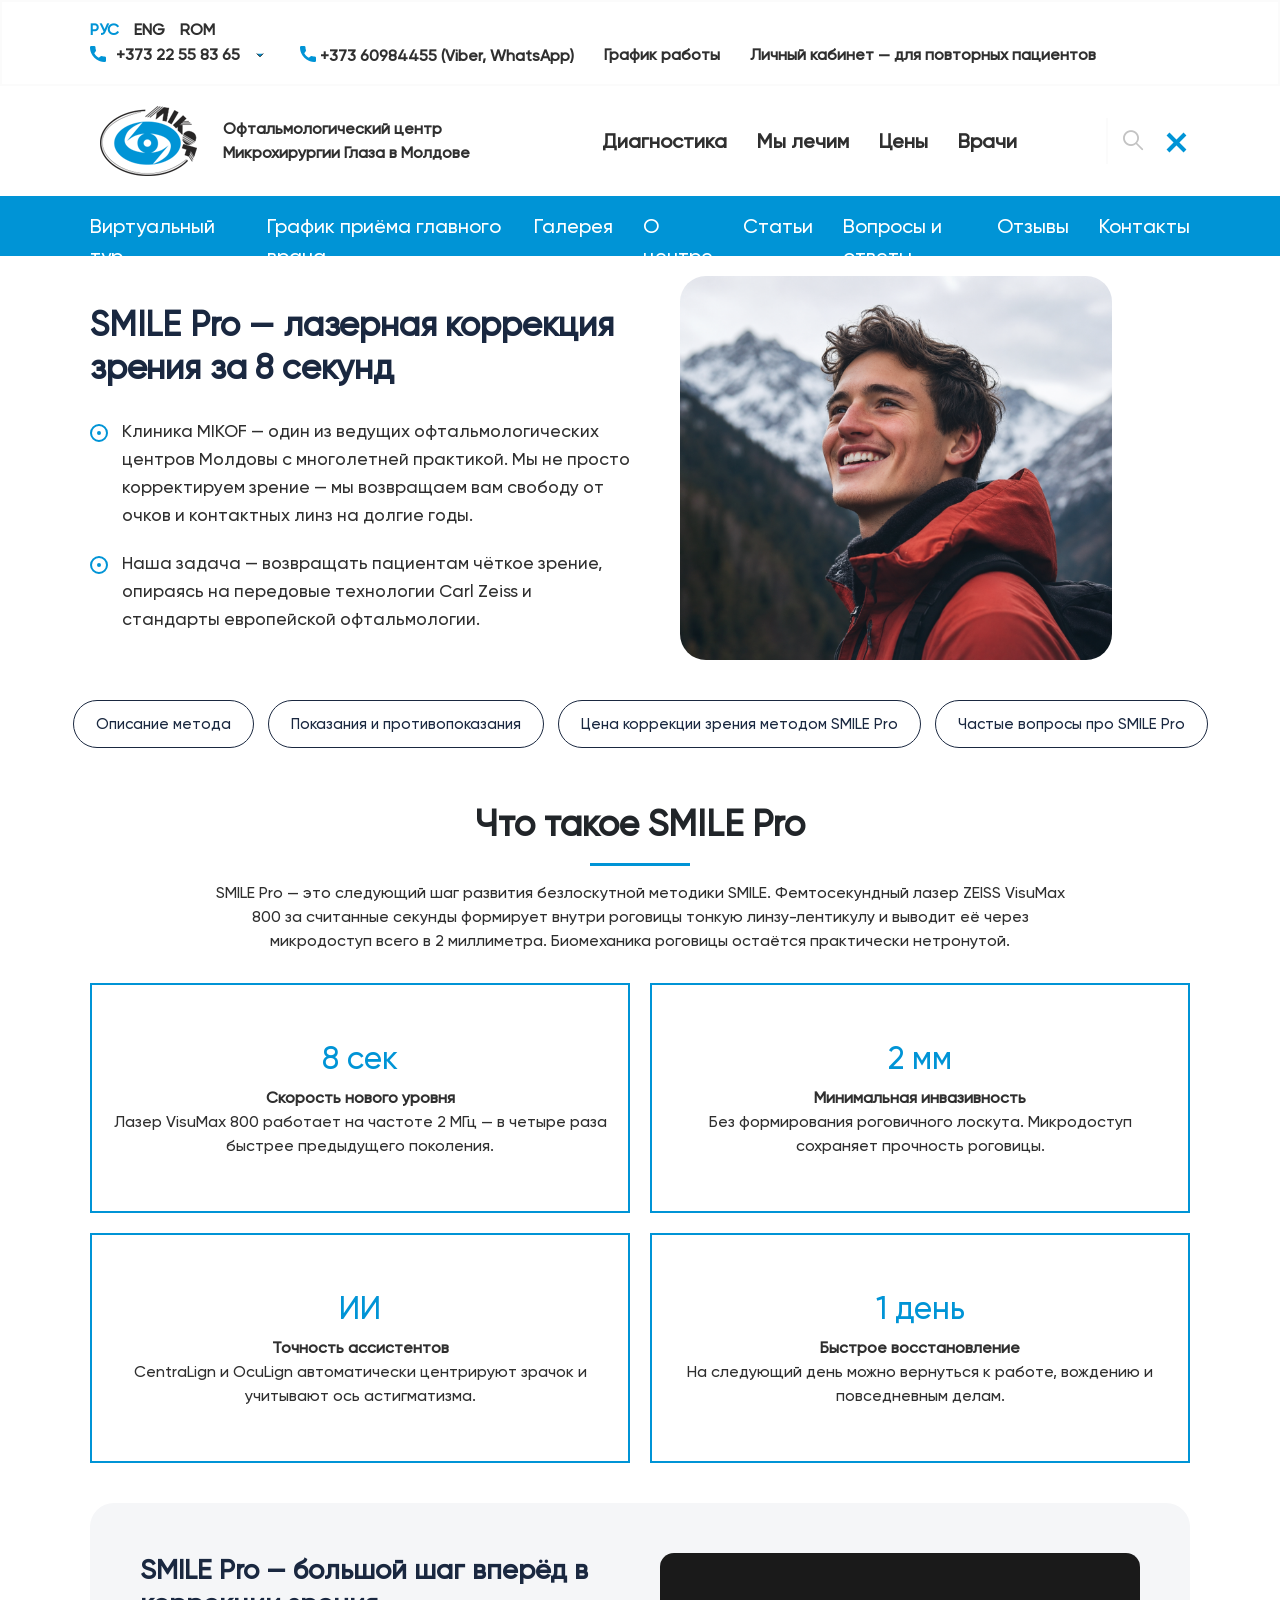
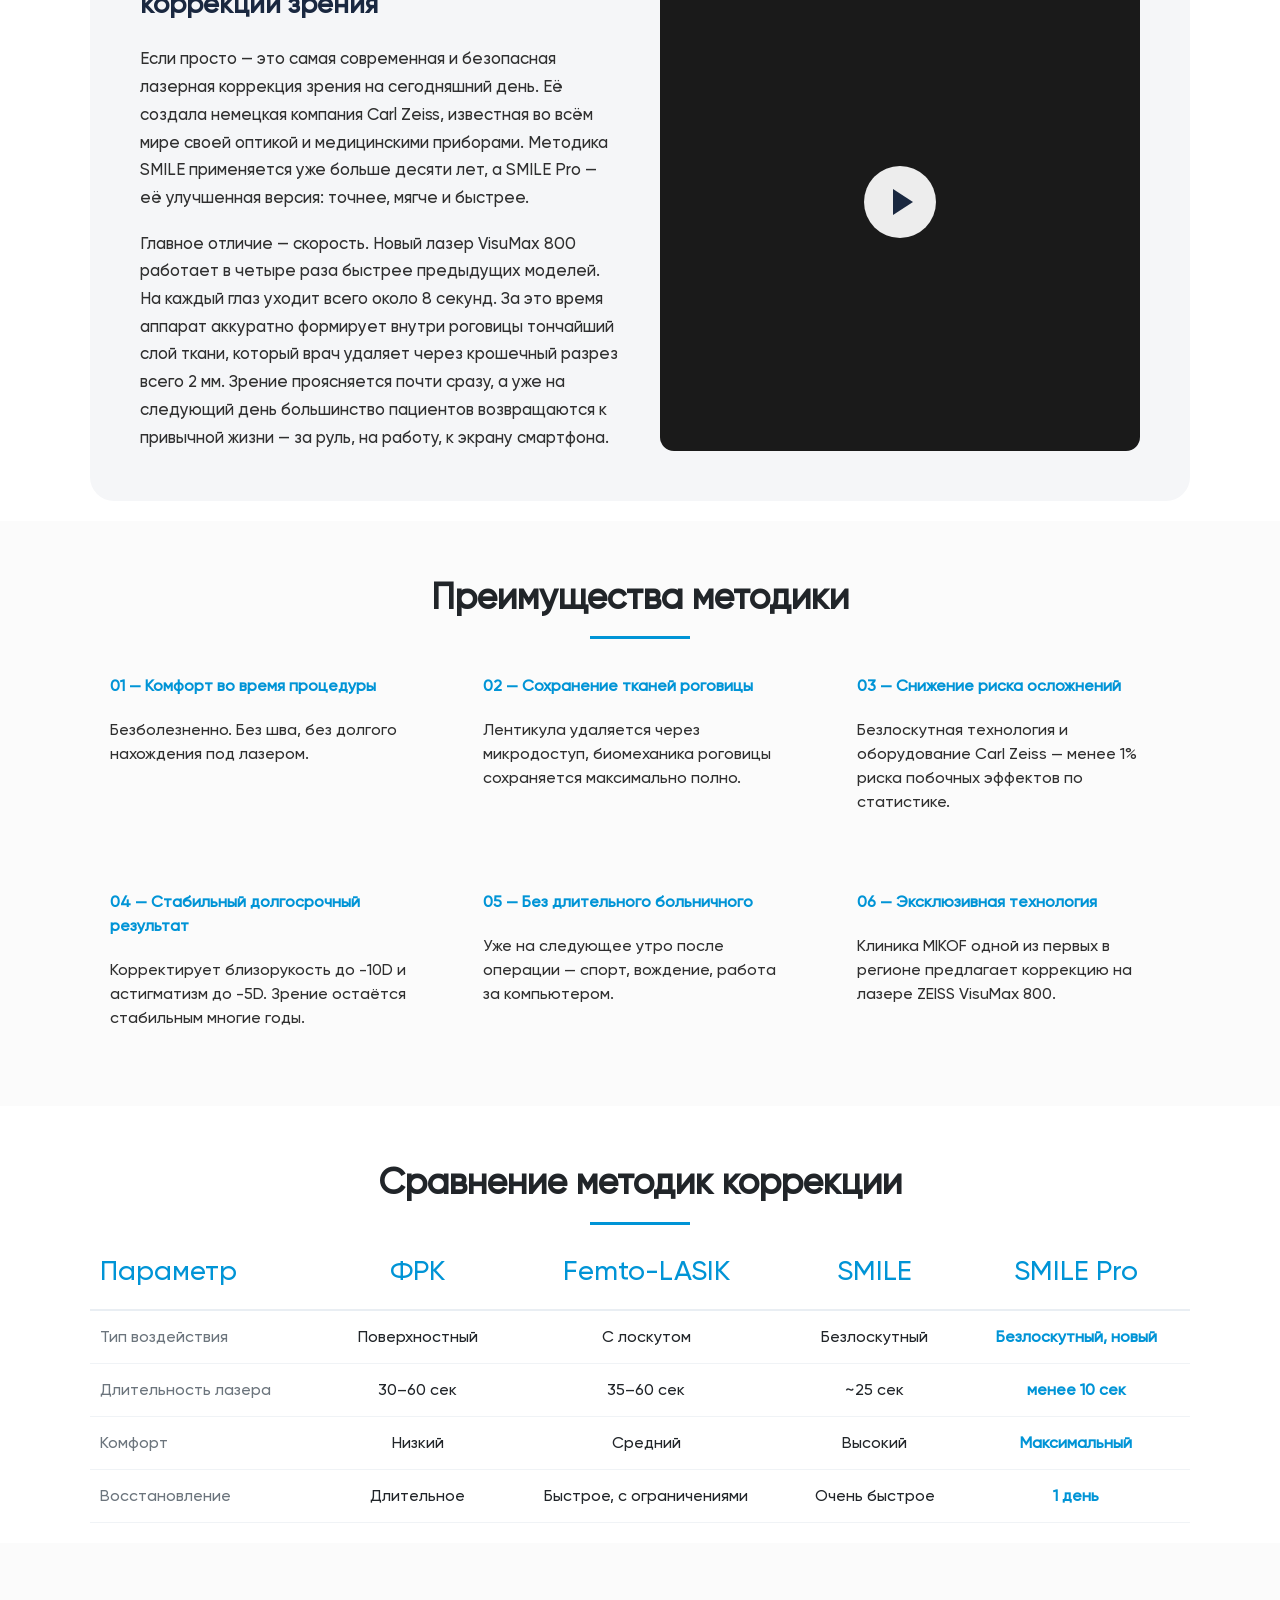
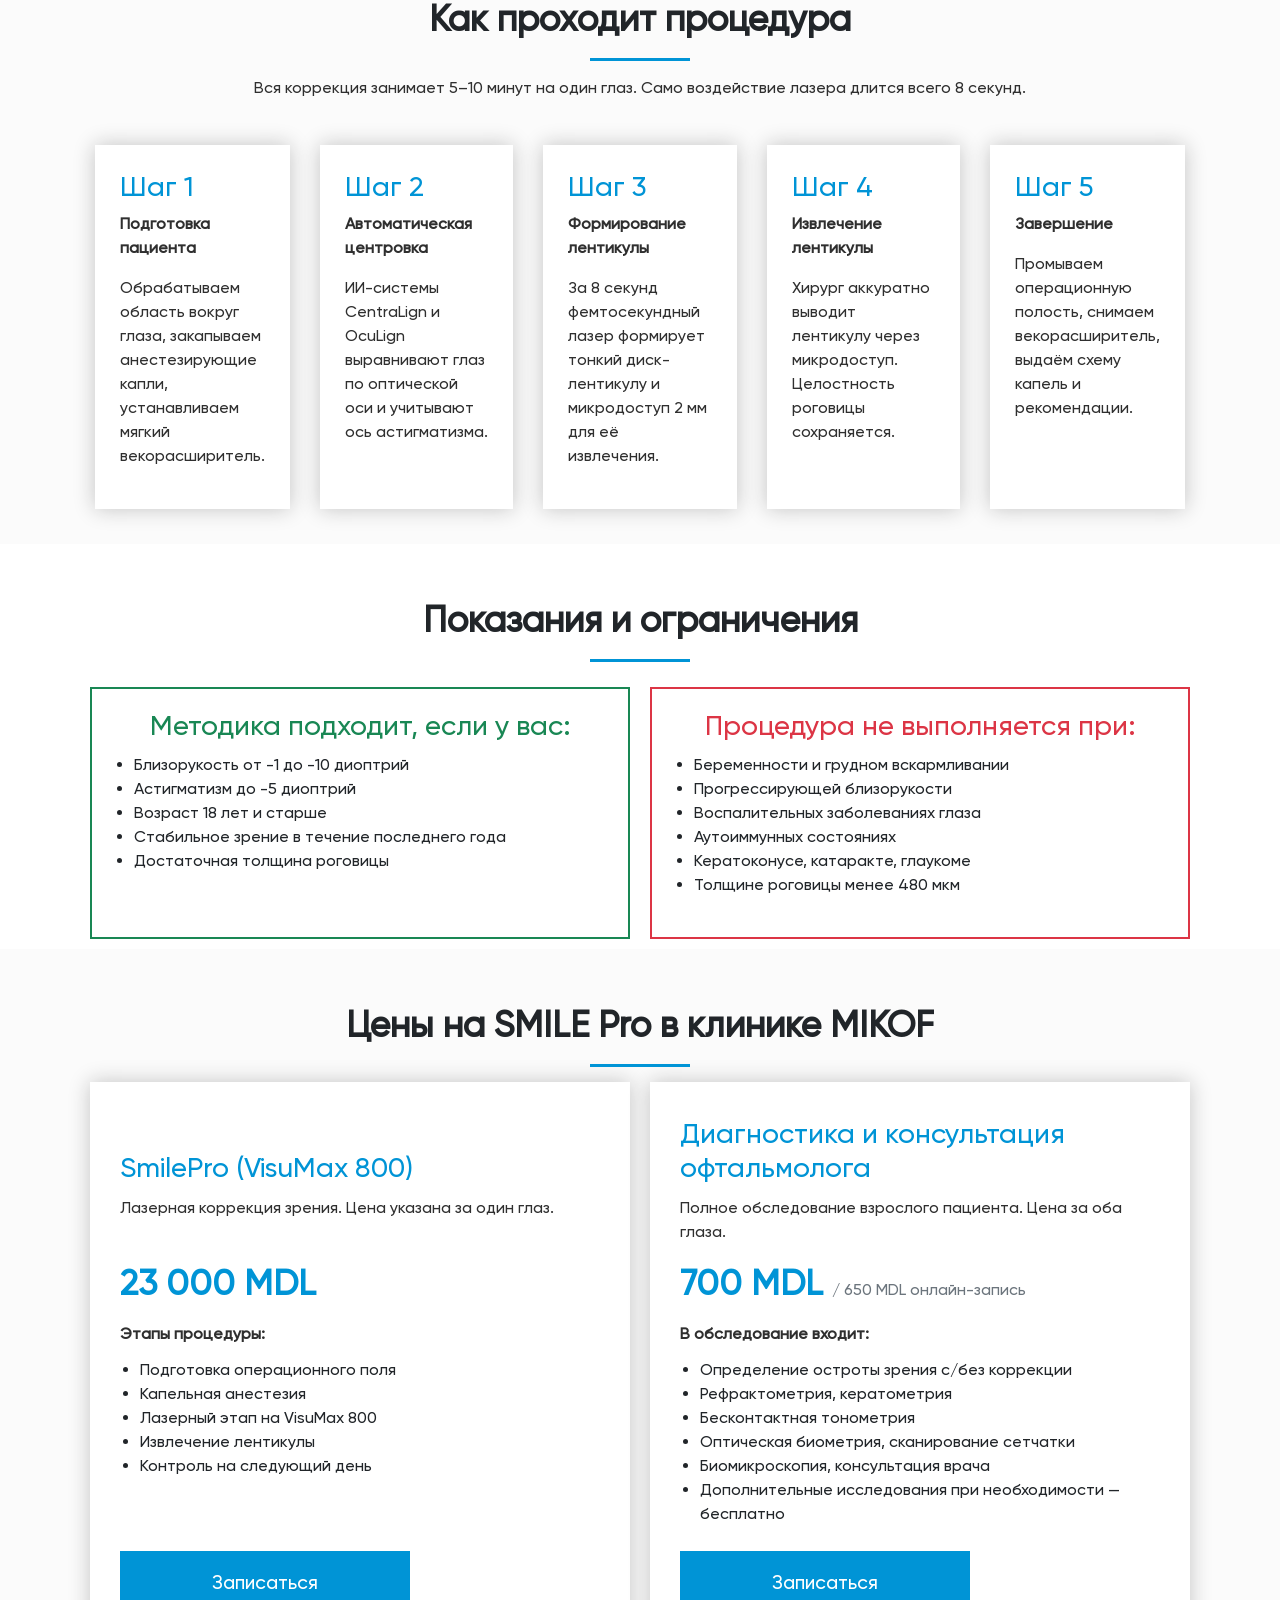
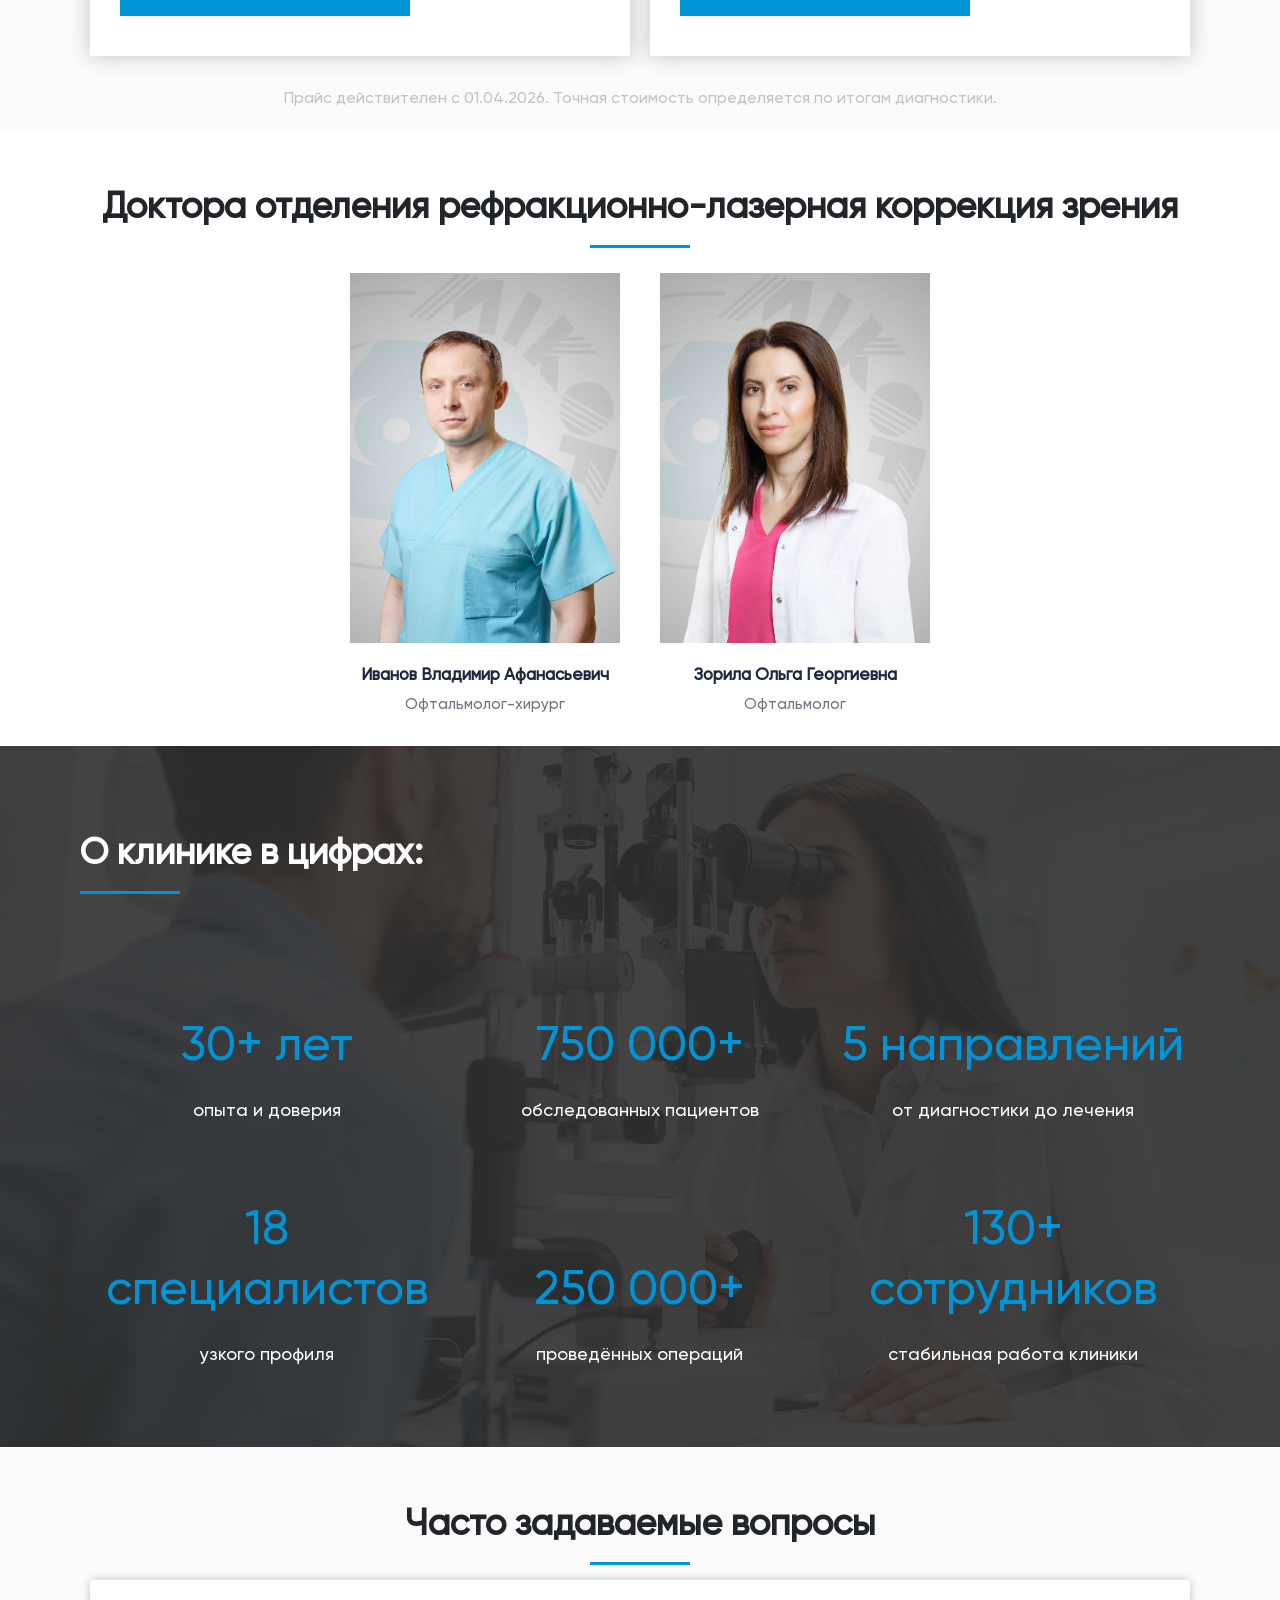
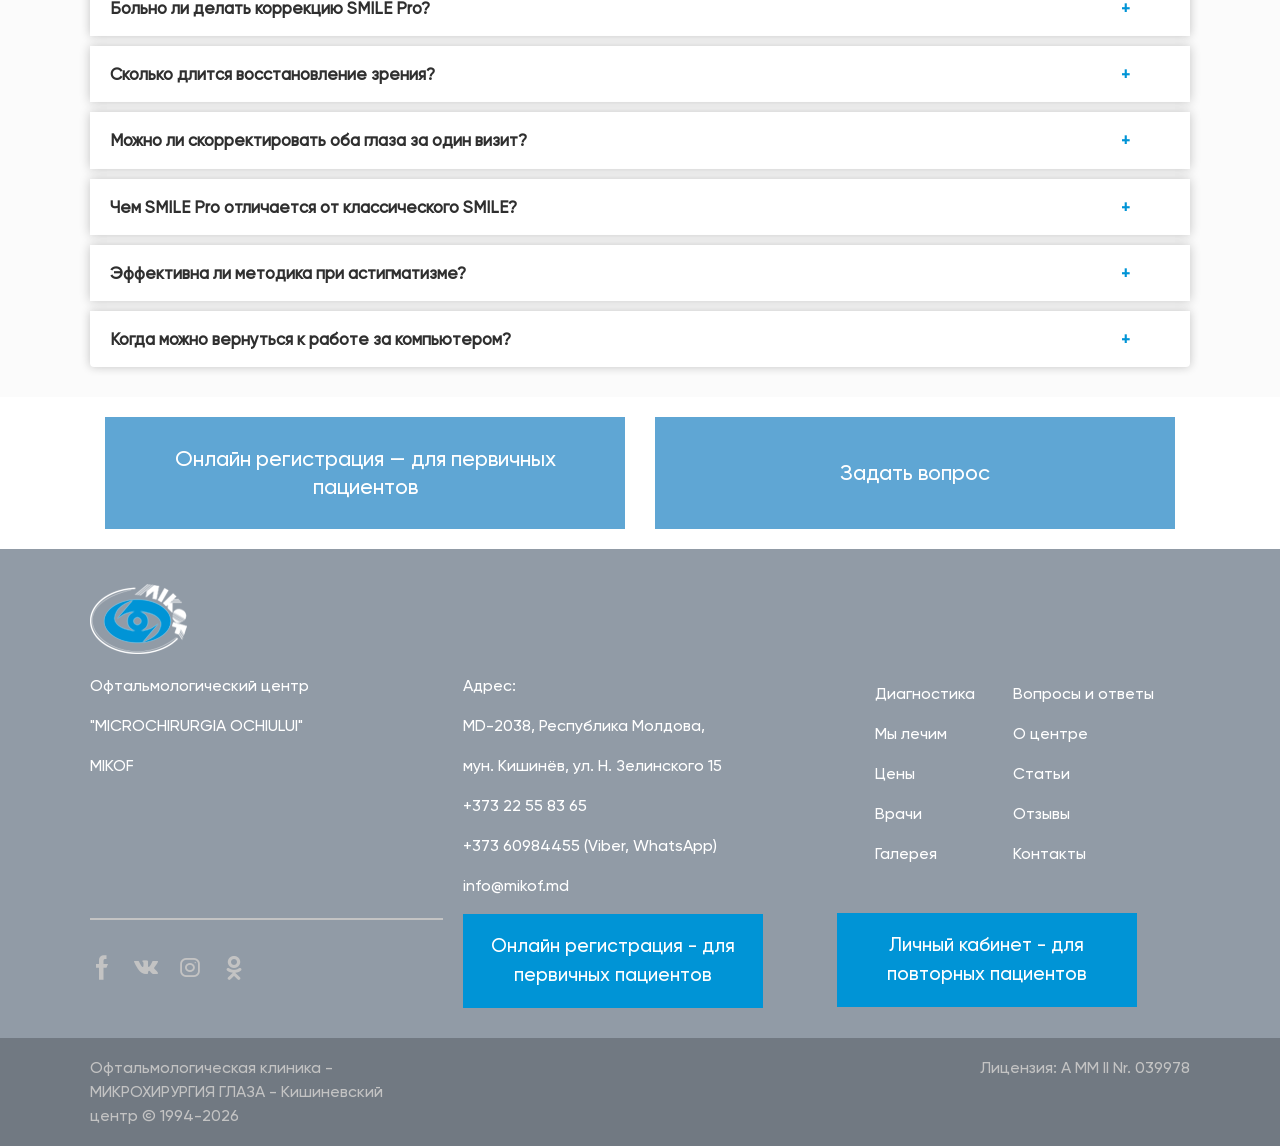
==== index.html @ 77ddf9fa "Initial commit" ====
<!DOCTYPE html>
<html lang="ru">
<head>
    <meta charset="UTF-8">
    <meta name="viewport" content="width=device-width, initial-scale=1.0">
    <title>SMILE Pro на VisuMax 800 — лазерная коррекция зрения | MIKOF</title>
    <meta name="description" content="Лазерная коррекция зрения по методике SMILE Pro на оборудовании ZEISS VisuMax 800 в клинике MIKOF.">
    <link rel="shortcut icon" as="image" href="assets/img/favicon.ico">

    <link rel="stylesheet" href="assets/css/app.css">
    <link rel="stylesheet" href="assets/css/new-app.css">
    <link rel="stylesheet" href="assets/css/responsive.css">
    <link rel="stylesheet" href="styles.css">
</head>
<body>

<header>
    <nav class="navbar-desktop">

        <div class="navbar-top">
            <div class="container">
                <div class="d-flex justify-content-between align-items-center flex-wrap">

                    <div class="lang">
                        <ul class="nav">
                            <li class="nav-item">
                                <a class="nav-link active" href="#">РУС</a>
                            </li>
                            <li class="nav-item">
                                <a class="nav-link" href="#">ENG</a>
                            </li>
                            <li class="nav-item">
                                <a class="nav-link" href="#">ROM</a>
                            </li>
                        </ul>
                    </div>

                    <div>
                        <ul class="navbar-nav flex-row align-items-center">
                            <li class="nav-item dropdown_info-contacts-link">
                                <a class="nav-link phone phone_desktop" href="tel:+37322558365">
                                    <span class="icon-phone-call"></span>
                                    +373 22 55 83 65
                                    <svg class="svg-icon svg-icon_arr-bott link-box__icon dropdown_icon" viewBox="0 0 24 24" fill="none" xmlns="http://www.w3.org/2000/svg" width="14" height="14"><path d="M7 10L12 15L17 10" stroke="#000000" stroke-width="1.5" stroke-linecap="round" stroke-linejoin="round"></path></svg>
                                </a>
                            </li>
                            <li class="nav-item">
                                <a class="nav-link phone" href="tel:+37360984455">
                                    <span class="icon-phone-call"></span>
                                    +373 60984455 (Viber, WhatsApp)
                                </a>
                            </li>
                            <li class="nav-item">
                                <a class="nav-link" href="https://mikof.md/ru/contact.shtml" target="_blank" rel="noopener">График работы</a>
                            </li>
                            <li class="nav-item">
                                <a class="nav-link" href="#" data-bs-toggle="modal" data-bs-target="#exampleModal">Личный кабинет — для повторных пациентов</a>
                            </li>
                        </ul>
                    </div>

                </div>
            </div>
        </div>

        <div class="navbar-center">
            <div class="container">
                <div class="d-flex justify-content-between align-items-center flex-wrap">
                    <div class="d-flex align-items-center">
                        <div class="logo">
                            <a class="navbar-brand" href="#"><img src="assets/img/logo.png" class="img-fluid" alt="MIKOF"></a>
                        </div>
                        <div class="heading">
                            <p>Офтальмологический центр</p>
                            <p>Микрохирургии Глаза в Молдове</p>
                        </div>
                    </div>
                    <div>
                        <ul id="nav" class="nav">
                            <li class="nav-item">
                                <a class="nav-link" href="#about">Диагностика</a>
                            </li>
                            <li class="nav-item">
                                <a class="nav-link" href="#advantages">Мы лечим</a>
                            </li>
                            <li class="nav-item">
                                <a class="nav-link" href="#price">Цены</a>
                            </li>
                            <li class="nav-item">
                                <a class="nav-link" href="#doctors">Врачи</a>
                            </li>
                        </ul>
                    </div>

                    <div class="collapse-btn-group d-flex">
                        <div id="search-field" class="search d-flex">
                            <form action="#" class="form-search" id="form-search" onsubmit="return false;">
                                <input id="search-input" type="text" name="phrase" class="search-field form-control" placeholder="Поиск...">
                                <button type="submit" id="submit-btn" class="submit-btn"><span class="icon-loupe"></span></button>
                            </form>
                            <button id="search-btn" class="search-btn">
                                <span class="icon-loupe"></span>
                            </button>
                        </div>
                        <div id="desk-collapse-btn" class="collapse-btn open">
                            <button class="navbar-toggler">
                                <span></span>
                                <span></span>
                                <span></span>
                            </button>
                        </div>
                    </div>
                </div>
            </div>
        </div>

        <div class="navbar-bootom open" id="navbarNavDesk">
            <div class="container">
                <div class="d-flex justify-content-between align-items-center position-relative">
                    <ul class="nav justify-content-end">
                        <li class="nav-item">
                            <a class="nav-link" href="https://mikof.md/virtualtour/index.html" target="_blank" rel="noopener">Виртуальный тур</a>
                        </li>
                        <li class="nav-item">
                            <a class="nav-link" href="#doctors">График приёма главного врача</a>
                        </li>
                    </ul>

                    <ul class="nav justify-content-end">
                        <li class="nav-item">
                            <a class="nav-link" href="https://mikof.md/ru/gallery.shtml" target="_blank" rel="noopener">Галерея</a>
                        </li>
                        <li class="nav-item">
                            <a class="nav-link" href="https://mikof.md/ru/clinic.shtml" target="_blank" rel="noopener">О центре</a>
                        </li>
                        <li class="nav-item">
                            <a class="nav-link" href="https://mikof.md/ru/articles.shtml" target="_blank" rel="noopener">Статьи</a>
                        </li>
                        <li class="nav-item">
                            <a class="nav-link" href="#faq">Вопросы и ответы</a>
                        </li>
                        <li class="nav-item">
                            <a class="nav-link" href="https://mikof.md/ru/reviews.shtml" target="_blank" rel="noopener">Отзывы</a>
                        </li>
                        <li class="nav-item">
                            <a class="nav-link" href="https://mikof.md/ru/contact.shtml" target="_blank" rel="noopener">Контакты</a>
                        </li>
                    </ul>
                </div>
            </div>
        </div>
    </nav>

    <nav class="navbar navbar-expand-md">
        <div class="d-flex justify-content-between align-items-center tabs">
            <div class="d-flex align-items-center">
                <div class="logo">
                    <a class="navbar-brand" href="#"><img src="assets/img/logo.png" class="img-fluid" alt="MIKOF"></a>
                </div>
                <div class="lang">
                    <ul class="nav">
                        <li class="nav-item">
                            <a class="nav-link active" href="#">РУС</a>
                        </li>
                        <li class="nav-item">
                            <a class="nav-link" href="#">ENG</a>
                        </li>
                        <li class="nav-item">
                            <a class="nav-link" href="#">ROM</a>
                        </li>
                    </ul>
                </div>
            </div>
            <div class="d-flex align-items-center">
                <div class="tab phone">
                    <a href="tel:+37322558365"><span class="icon-phone-call"></span></a>
                </div>
                <div class="tab">
                    <div id="mobile-search-btn" class="search-tab">
                        <span class="icon-loupe"></span>
                    </div>
                </div>
                <div id="collapse-btn" class="tab collapse-btn">
                    <button class="navbar-toggler" type="button" data-bs-toggle="collapse" data-bs-target="#navbarNav" aria-controls="navbarNav" aria-expanded="false" aria-label="Меню">
                        <span></span>
                        <span></span>
                        <span></span>
                    </button>
                </div>
            </div>
        </div>

        <div class="collapse navbar-collapse" id="navbarNav">
            <ul class="navbar-nav">
                <li class="nav-item"><a class="nav-link" href="#about">Диагностика</a></li>
                <li class="nav-item"><a class="nav-link" href="#advantages">Мы лечим</a></li>
                <li class="nav-item"><a class="nav-link" href="#price">Цены</a></li>
                <li class="nav-item"><a class="nav-link" href="#doctors">Врачи</a></li>
                <li class="nav-item"><a class="nav-link" href="https://mikof.md/ru/gallery.shtml" target="_blank" rel="noopener">Галерея</a></li>
                <li class="nav-item"><a class="nav-link" href="https://mikof.md/ru/clinic.shtml" target="_blank" rel="noopener">О центре</a></li>
                <li class="nav-item"><a class="nav-link" href="https://mikof.md/ru/articles.shtml" target="_blank" rel="noopener">Статьи</a></li>
                <li class="nav-item"><a class="nav-link" href="#faq">Вопросы и ответы</a></li>
                <li class="nav-item"><a class="nav-link" href="https://mikof.md/ru/reviews.shtml" target="_blank" rel="noopener">Отзывы</a></li>
                <li class="nav-item"><a class="nav-link" href="https://mikof.md/ru/contact.shtml" target="_blank" rel="noopener">Контакты</a></li>
            </ul>
        </div>
    </nav>
</header>

<main>

    <!-- INTRO -->
    <section class="intro-smile">
        <div class="container">
            <div class="row align-items-center">
                <div class="col-md-6">
                    <div class="intro-content">
                        <h1 class="intro-title">SMILE Pro — лазерная коррекция зрения за 8 секунд</h1>

                        <ul class="intro-list">
                            <li>Клиника MIKOF — один из ведущих офтальмологических центров Молдовы с многолетней практикой. Мы не просто корректируем зрение — мы возвращаем вам свободу от очков и контактных линз на долгие годы.</li>
                            <li>Наша задача — возвращать пациентам чёткое зрение, опираясь на передовые технологии Carl Zeiss и стандарты европейской офтальмологии.</li>
                        </ul>
                    </div>
                </div>
                <div class="col-md-6">
                    <div class="intro-photo">
                        <img src="assets/img/couple.png" alt="Пациент клиники MIKOF" class="intro-photo__img">
                    </div>
                </div>
            </div>
        </div>
    </section>

    <!-- QUICK NAV PILLS -->
    <section class="intro-nav">
        <div class="container">
            <div class="intro-nav__row">
                <a href="#about" class="intro-nav__pill">Описание метода</a>
                <a href="#indications" class="intro-nav__pill">Показания и противопоказания</a>
                <a href="#price" class="intro-nav__pill">Цена коррекции зрения методом SMILE Pro</a>
                <a href="#faq" class="intro-nav__pill">Частые вопросы про SMILE Pro</a>
            </div>
        </div>
    </section>

    <!-- ABOUT THE METHOD -->
    <section id="about">
        <div class="container">
            <div class="b-bottom heading-center">
                <h2>Что такое SMILE Pro</h2>
            </div>
            <p class="text-center" style="max-width: 860px; margin: 0 auto 30px;">SMILE Pro — это следующий шаг развития безлоскутной методики SMILE. Фемтосекундный лазер ZEISS VisuMax 800 за считанные секунды формирует внутри роговицы тонкую линзу-лентикулу и выводит её через микродоступ всего в 2 миллиметра. Биомеханика роговицы остаётся практически нетронутой.</p>

            <div class="row">
                <div class="col-md-3 col-sm-6">
                    <div class="border-block" style="margin: 10px auto; min-height: 230px;">
                        <h3 style="color:#0094d6; font-size: 2rem;">8 сек</h3>
                        <p><b>Скорость нового уровня</b></p>
                        <p>Лазер VisuMax 800 работает на частоте 2 МГц — в четыре раза быстрее предыдущего поколения.</p>
                    </div>
                </div>
                <div class="col-md-3 col-sm-6">
                    <div class="border-block" style="margin: 10px auto; min-height: 230px;">
                        <h3 style="color:#0094d6; font-size: 2rem;">2 мм</h3>
                        <p><b>Минимальная инвазивность</b></p>
                        <p>Без формирования роговичного лоскута. Микродоступ сохраняет прочность роговицы.</p>
                    </div>
                </div>
                <div class="col-md-3 col-sm-6">
                    <div class="border-block" style="margin: 10px auto; min-height: 230px;">
                        <h3 style="color:#0094d6; font-size: 2rem;">ИИ</h3>
                        <p><b>Точность ассистентов</b></p>
                        <p>CentraLign и OcuLign автоматически центрируют зрачок и учитывают ось астигматизма.</p>
                    </div>
                </div>
                <div class="col-md-3 col-sm-6">
                    <div class="border-block" style="margin: 10px auto; min-height: 230px;">
                        <h3 style="color:#0094d6; font-size: 2rem;">1 день</h3>
                        <p><b>Быстрое восстановление</b></p>
                        <p>На следующий день можно вернуться к работе, вождению и повседневным делам.</p>
                    </div>
                </div>
            </div>
        </div>
    </section>

    <!-- SMILE PRO — простыми словами + видео -->
    <section id="smile-pro-explained" class="smile-explain">
        <div class="container">
            <div class="smile-explain__card">
                <div class="smile-explain__row">
                    <div class="smile-explain__text">
                        <h3 class="smile-explain__title">SMILE Pro — большой шаг вперёд в коррекции зрения</h3>
                        <p>Если просто — это самая современная и безопасная лазерная коррекция зрения на сегодняшний день. Её создала немецкая компания Carl Zeiss, известная во всём мире своей оптикой и медицинскими приборами. Методика SMILE применяется уже больше десяти лет, а SMILE Pro — её улучшенная версия: точнее, мягче и быстрее.</p>
                        <p>Главное отличие — скорость. Новый лазер VisuMax 800 работает в четыре раза быстрее предыдущих моделей. На каждый глаз уходит всего около 8 секунд. За это время аппарат аккуратно формирует внутри роговицы тончайший слой ткани, который врач удаляет через крошечный разрез всего 2 мм. Зрение проясняется почти сразу, а уже на следующий день большинство пациентов возвращаются к привычной жизни — за руль, на работу, к экрану смартфона.</p>
                    </div>
                    <div class="smile-explain__media">
                        <div class="smile-explain__video" aria-label="Видео о работе SMILE Pro">
                            <span class="smile-explain__play" aria-hidden="true"></span>
                        </div>
                    </div>
                </div>
            </div>
        </div>
    </section>

    <!-- ADVANTAGES -->
    <section id="advantages" class="light-grey-bg">
        <div class="container">
            <div class="b-bottom heading-center">
                <h2>Преимущества методики</h2>
            </div>

            <div class="row">
                <div class="col-md-4">
                    <div class="block-item" style="padding: 20px;">
                        <div class="block-item__title" style="color:#0094d6;">01 — Комфорт во время процедуры</div>
                        <div class="block-item__body">
                            <p>Безболезненно. Без шва, без долгого нахождения под лазером.</p>
                        </div>
                    </div>
                </div>
                <div class="col-md-4">
                    <div class="block-item" style="padding: 20px;">
                        <div class="block-item__title" style="color:#0094d6;">02 — Сохранение тканей роговицы</div>
                        <div class="block-item__body">
                            <p>Лентикула удаляется через микродоступ, биомеханика роговицы сохраняется максимально полно.</p>
                        </div>
                    </div>
                </div>
                <div class="col-md-4">
                    <div class="block-item" style="padding: 20px;">
                        <div class="block-item__title" style="color:#0094d6;">03 — Снижение риска осложнений</div>
                        <div class="block-item__body">
                            <p>Безлоскутная технология и оборудование Carl Zeiss — менее 1% риска побочных эффектов по статистике.</p>
                        </div>
                    </div>
                </div>
                <div class="col-md-4">
                    <div class="block-item" style="padding: 20px;">
                        <div class="block-item__title" style="color:#0094d6;">04 — Стабильный долгосрочный результат</div>
                        <div class="block-item__body">
                            <p>Корректирует близорукость до -10D и астигматизм до -5D. Зрение остаётся стабильным многие годы.</p>
                        </div>
                    </div>
                </div>
                <div class="col-md-4">
                    <div class="block-item" style="padding: 20px;">
                        <div class="block-item__title" style="color:#0094d6;">05 — Без длительного больничного</div>
                        <div class="block-item__body">
                            <p>Уже на следующее утро после операции — спорт, вождение, работа за компьютером.</p>
                        </div>
                    </div>
                </div>
                <div class="col-md-4">
                    <div class="block-item" style="padding: 20px;">
                        <div class="block-item__title" style="color:#0094d6;">06 — Эксклюзивная технология</div>
                        <div class="block-item__body">
                            <p>Клиника MIKOF одной из первых в регионе предлагает коррекцию на лазере ZEISS VisuMax 800.</p>
                        </div>
                    </div>
                </div>
            </div>
        </div>
    </section>

    <!-- COMPARISON TABLE -->
    <section id="compare">
        <div class="container">
            <div class="b-bottom heading-center">
                <h2>Сравнение методик коррекции</h2>
            </div>

            <div class="compare-table" style="max-width: 1100px; margin: 0 auto;">
                <table>
                    <thead>
                        <tr>
                            <th><h3>Параметр</h3></th>
                            <th><h3>ФРК</h3></th>
                            <th><h3>Femto-LASIK</h3></th>
                            <th><h3>SMILE</h3></th>
                            <th><h3>SMILE Pro</h3></th>
                        </tr>
                    </thead>
                    <tbody>
                        <tr>
                            <td data-label="Параметр">Тип воздействия</td>
                            <td data-label="ФРК">Поверхностный</td>
                            <td data-label="Femto-LASIK">С лоскутом</td>
                            <td data-label="SMILE">Безлоскутный</td>
                            <td data-label="SMILE Pro" class="cell-pro"><b>Безлоскутный, новый</b></td>
                        </tr>
                        <tr>
                            <td data-label="Параметр">Длительность лазера</td>
                            <td data-label="ФРК">30–60 сек</td>
                            <td data-label="Femto-LASIK">35–60 сек</td>
                            <td data-label="SMILE">~25 сек</td>
                            <td data-label="SMILE Pro" class="cell-pro"><b>менее 10 сек</b></td>
                        </tr>
                        <tr>
                            <td data-label="Параметр">Комфорт</td>
                            <td data-label="ФРК">Низкий</td>
                            <td data-label="Femto-LASIK">Средний</td>
                            <td data-label="SMILE">Высокий</td>
                            <td data-label="SMILE Pro" class="cell-pro"><b>Максимальный</b></td>
                        </tr>
                        <tr>
                            <td data-label="Параметр">Восстановление</td>
                            <td data-label="ФРК">Длительное</td>
                            <td data-label="Femto-LASIK">Быстрое, с ограничениями</td>
                            <td data-label="SMILE">Очень быстрое</td>
                            <td data-label="SMILE Pro" class="cell-pro"><b>1 день</b></td>
                        </tr>
                    </tbody>
                </table>
            </div>
        </div>
    </section>

    <!-- PROCEDURE STEPS -->
    <section id="procedure" class="light-grey-bg">
        <div class="container">
            <div class="b-bottom heading-center">
                <h2>Как проходит процедура</h2>
            </div>
            <p class="text-center" style="max-width: 800px; margin: 0 auto 30px;">Вся коррекция занимает 5–10 минут на один глаз. Само воздействие лазера длится всего 8 секунд.</p>

            <div class="row">
                <div class="col-md-4 col-lg" style="padding: 15px;">
                    <div class="box-shadow" style="padding: 25px; background: #fff; height: 100%;">
                        <h3 style="color:#0094d6;">Шаг 1</h3>
                        <p><b>Подготовка пациента</b></p>
                        <p>Обрабатываем область вокруг глаза, закапываем анестезирующие капли, устанавливаем мягкий векорасширитель.</p>
                    </div>
                </div>
                <div class="col-md-4 col-lg" style="padding: 15px;">
                    <div class="box-shadow" style="padding: 25px; background: #fff; height: 100%;">
                        <h3 style="color:#0094d6;">Шаг 2</h3>
                        <p><b>Автоматическая центровка</b></p>
                        <p>ИИ-системы CentraLign и OcuLign выравнивают глаз по оптической оси и учитывают ось астигматизма.</p>
                    </div>
                </div>
                <div class="col-md-4 col-lg" style="padding: 15px;">
                    <div class="box-shadow" style="padding: 25px; background: #fff; height: 100%;">
                        <h3 style="color:#0094d6;">Шаг 3</h3>
                        <p><b>Формирование лентикулы</b></p>
                        <p>За 8 секунд фемтосекундный лазер формирует тонкий диск-лентикулу и микродоступ 2 мм для её извлечения.</p>
                    </div>
                </div>
                <div class="col-md-4 col-lg" style="padding: 15px;">
                    <div class="box-shadow" style="padding: 25px; background: #fff; height: 100%;">
                        <h3 style="color:#0094d6;">Шаг 4</h3>
                        <p><b>Извлечение лентикулы</b></p>
                        <p>Хирург аккуратно выводит лентикулу через микродоступ. Целостность роговицы сохраняется.</p>
                    </div>
                </div>
                <div class="col-md-4 col-lg" style="padding: 15px;">
                    <div class="box-shadow" style="padding: 25px; background: #fff; height: 100%;">
                        <h3 style="color:#0094d6;">Шаг 5</h3>
                        <p><b>Завершение</b></p>
                        <p>Промываем операционную полость, снимаем векорасширитель, выдаём схему капель и рекомендации.</p>
                    </div>
                </div>
            </div>
        </div>
    </section>

    <!-- INDICATIONS -->
    <section id="indications">
        <div class="container">
            <div class="b-bottom heading-center">
                <h2>Показания и ограничения</h2>
            </div>

            <div class="row indications-row">
                <div class="col-md-6">
                    <div class="border-block" style="border-color:#198754; max-width: none; margin: 10px 0; height: 100%;">
                        <h3 style="color:#198754;">Методика подходит, если у вас:</h3>
                        <ul>
                            <li>Близорукость от -1 до -10 диоптрий</li>
                            <li>Астигматизм до -5 диоптрий</li>
                            <li>Возраст 18 лет и старше</li>
                            <li>Стабильное зрение в течение последнего года</li>
                            <li>Достаточная толщина роговицы</li>
                        </ul>
                    </div>
                </div>
                <div class="col-md-6">
                    <div class="border-block" style="border-color:#dc3545; max-width: none; margin: 10px 0; height: 100%;">
                        <h3 style="color:#dc3545;">Процедура не выполняется при:</h3>
                        <ul>
                            <li>Беременности и грудном вскармливании</li>
                            <li>Прогрессирующей близорукости</li>
                            <li>Воспалительных заболеваниях глаза</li>
                            <li>Аутоиммунных состояниях</li>
                            <li>Кератоконусе, катаракте, глаукоме</li>
                            <li>Толщине роговицы менее 480 мкм</li>
                        </ul>
                    </div>
                </div>
            </div>
        </div>
    </section>

    <!-- PRICE -->
    <section id="price" class="light-grey-bg">
        <div class="container">
            <div class="b-bottom heading-center">
                <h2>Цены на SMILE Pro в клинике MIKOF</h2>
            </div>

            <div class="row">
                <div class="col-md-6">
                    <div class="box-shadow" style="background:#fff; padding: 35px 30px; margin: 15px 0; height: 100%;">
                        <h3 style="color:#0094d6;">SmilePro (VisuMax 800)</h3>
                        <p>Лазерная коррекция зрения. Цена указана за один глаз.</p>
                        <p style="font-size: 2.2rem; color:#0094d6;"><b>23 000 MDL</b></p>
                        <p><b>Этапы процедуры:</b></p>
                        <ul>
                            <li>Подготовка операционного поля</li>
                            <li>Капельная анестезия</li>
                            <li>Лазерный этап на VisuMax 800</li>
                            <li>Извлечение лентикулы</li>
                            <li>Контроль на следующий день</li>
                        </ul>
                        <div class="button">
                            <a href="#booking" class="btn btn-primary">Записаться</a>
                        </div>
                    </div>
                </div>
                <div class="col-md-6">
                    <div class="box-shadow" style="background:#fff; padding: 35px 30px; margin: 15px 0; height: 100%;">
                        <h3 style="color:#0094d6;">Диагностика и консультация офтальмолога</h3>
                        <p>Полное обследование взрослого пациента. Цена за оба глаза.</p>
                        <p style="font-size: 2.2rem; color:#0094d6;"><b>700 MDL</b> <span style="font-size: 1rem; color:#6c757d;">/ 650 MDL онлайн-запись</span></p>
                        <p><b>В обследование входит:</b></p>
                        <ul>
                            <li>Определение остроты зрения с/без коррекции</li>
                            <li>Рефрактометрия, кератометрия</li>
                            <li>Бесконтактная тонометрия</li>
                            <li>Оптическая биометрия, сканирование сетчатки</li>
                            <li>Биомикроскопия, консультация врача</li>
                            <li>Дополнительные исследования при необходимости — бесплатно</li>
                        </ul>
                        <div class="button">
                            <a href="#booking" class="btn btn-primary">Записаться</a>
                        </div>
                    </div>
                </div>
            </div>
            <p class="text-center text-light-grey price-note">Прайс действителен с 01.04.2026. Точная стоимость определяется по итогам диагностики.</p>
        </div>
    </section>

    <!-- DOCTORS -->
    <section id="doctors" class="our-team">
        <div class="container">
            <div class="b-bottom text-center heading-center">
                <h2>Доктора отделения рефракционно-лазерная коррекция зрения</h2>
            </div>

            <div class="row justify-content-center">
                <div class="col-md-4 col-sm-6 our-team-item">
                    <div class="our-team-img">
                        <img src="assets/img/doctors/ivanov.jpg" alt="Иванов Владимир Афанасьевич">
                    </div>
                    <div class="our-team-body">
                        <h5 class="our-team-title"><a href="#booking">Иванов Владимир Афанасьевич</a></h5>
                        <p class="our-team-text">Офтальмолог-хирург</p>
                    </div>
                </div>
                <div class="col-md-4 col-sm-6 our-team-item">
                    <div class="our-team-img">
                        <img src="assets/img/doctors/zorila.jpg" alt="Зорила Ольга Георгиевна">
                    </div>
                    <div class="our-team-body">
                        <h5 class="our-team-title"><a href="#booking">Зорила Ольга Георгиевна</a></h5>
                        <p class="our-team-text">Офтальмолог</p>
                    </div>
                </div>
            </div>
        </div>
    </section>

    <!-- CLINIC IN NUMBERS — взято из mikof.md (.about-us / .about-us-item) -->
    <section id="stats" class="about-us">
        <div class="container">
            <div class="row">
                <div class="b-bottom">
                    <h2>О клинике в цифрах:</h2>
                </div>

                <div class="col-6 col-md-4 about-us-item">
                    <h2>30+ лет</h2>
                    <p>опыта и доверия</p>
                </div>
                <div class="col-6 col-md-4 about-us-item">
                    <h2>750 000+</h2>
                    <p>обследованных пациентов</p>
                </div>
                <div class="col-6 col-md-4 about-us-item">
                    <h2>5 направлений</h2>
                    <p>от диагностики до лечения</p>
                </div>
                <div class="col-6 col-md-4 about-us-item">
                    <h2>18 специалистов</h2>
                    <p>узкого профиля</p>
                </div>
                <div class="col-6 col-md-4 about-us-item">
                    <h2>250 000+</h2>
                    <p>проведённых операций</p>
                </div>
                <div class="col-6 col-md-4 about-us-item">
                    <h2>130+ сотрудников</h2>
                    <p>стабильная работа клиники</p>
                </div>
            </div>
        </div>
    </section>

    <!-- FAQ -->
    <section id="faq" class="questions">
        <div class="container">
            <div class="b-bottom heading-center">
                <h2>Часто задаваемые вопросы</h2>
            </div>

            <div class="accordion" id="faqAccordion">
                <div class="accordion-item">
                    <h2 class="accordion-header">
                        <button class="accordion-button collapsed" type="button" data-bs-toggle="collapse" data-bs-target="#faq1">
                            <div>Больно ли делать коррекцию SMILE Pro? <span>+</span></div>
                        </button>
                    </h2>
                    <div id="faq1" class="accordion-collapse collapse" data-bs-parent="#faqAccordion">
                        <div class="accordion-body">
                            <p>Процедура практически безболезненна благодаря капельной анестезии. Большинство пациентов чувствуют только лёгкое давление в течение 8 секунд воздействия лазера.</p>
                        </div>
                    </div>
                </div>

                <div class="accordion-item">
                    <h2 class="accordion-header">
                        <button class="accordion-button collapsed" type="button" data-bs-toggle="collapse" data-bs-target="#faq2">
                            <div>Сколько длится восстановление зрения? <span>+</span></div>
                        </button>
                    </h2>
                    <div id="faq2" class="accordion-collapse collapse" data-bs-parent="#faqAccordion">
                        <div class="accordion-body">
                            <p>Чёткость возвращается уже в первые часы после операции. Полная стабилизация наступает на следующий день — вы возвращаетесь к работе, вождению и бытовым делам.</p>
                        </div>
                    </div>
                </div>

                <div class="accordion-item">
                    <h2 class="accordion-header">
                        <button class="accordion-button collapsed" type="button" data-bs-toggle="collapse" data-bs-target="#faq3">
                            <div>Можно ли скорректировать оба глаза за один визит? <span>+</span></div>
                        </button>
                    </h2>
                    <div id="faq3" class="accordion-collapse collapse" data-bs-parent="#faqAccordion">
                        <div class="accordion-body">
                            <p>Да. SMILE Pro позволяет проводить коррекцию обоих глаз в один день — это удобно и сокращает общий период реабилитации.</p>
                        </div>
                    </div>
                </div>

                <div class="accordion-item">
                    <h2 class="accordion-header">
                        <button class="accordion-button collapsed" type="button" data-bs-toggle="collapse" data-bs-target="#faq4">
                            <div>Чем SMILE Pro отличается от классического SMILE? <span>+</span></div>
                        </button>
                    </h2>
                    <div id="faq4" class="accordion-collapse collapse" data-bs-parent="#faqAccordion">
                        <div class="accordion-body">
                            <p>SMILE Pro выполняется на новом лазере VisuMax 800 с частотой 2 МГц — это в четыре раза быстрее предыдущего поколения и обеспечивает более точное центрирование за счёт ИИ-ассистентов.</p>
                        </div>
                    </div>
                </div>

                <div class="accordion-item">
                    <h2 class="accordion-header">
                        <button class="accordion-button collapsed" type="button" data-bs-toggle="collapse" data-bs-target="#faq5">
                            <div>Эффективна ли методика при астигматизме? <span>+</span></div>
                        </button>
                    </h2>
                    <div id="faq5" class="accordion-collapse collapse" data-bs-parent="#faqAccordion">
                        <div class="accordion-body">
                            <p>Да, SMILE Pro корректирует астигматизм до -5 диоптрий. Система OcuLign автоматически учитывает торсионное смещение оси.</p>
                        </div>
                    </div>
                </div>

                <div class="accordion-item">
                    <h2 class="accordion-header">
                        <button class="accordion-button collapsed" type="button" data-bs-toggle="collapse" data-bs-target="#faq6">
                            <div>Когда можно вернуться к работе за компьютером? <span>+</span></div>
                        </button>
                    </h2>
                    <div id="faq6" class="accordion-collapse collapse" data-bs-parent="#faqAccordion">
                        <div class="accordion-body">
                            <p>Уже на следующий день. Рекомендуем делать паузы каждый час и соблюдать гигиену зрения первые недели.</p>
                        </div>
                    </div>
                </div>
            </div>
        </div>
    </section>

    <!-- BOOKING CTA — две большие mikof-кнопки одинакового размера -->
    <section id="booking" class="booking-cta">
        <div class="container">
            <div class="booking-cta__row">
                <a class="booking-cta__btn" href="https://mikof.md/online-register" target="_blank">Онлайн регистрация — для первичных пациентов</a>
                <a class="booking-cta__btn" href="https://mikof.md/contact.shtml" target="_blank">Задать вопрос</a>
            </div>
        </div>
    </section>

</main>

<footer>
    <div class="container">
        <div class="row">
            <div class="col-12">
                <div class="logo">
                    <div class="logo-img">
                        <a href="https://mikof.md"><img src="assets/img/logo-white.png" alt="MIKOF"></a>
                    </div>
                    <div class="hide-on-desktop">
                        <p>Офтальмологический центр</p>
                        <p>"MICROCHIRURGIA OCHIULUI"</p>
                        <p>MIKOF</p>
                    </div>
                </div>
            </div>
            <div class="col-md-4">
                <div class="hide-on-mobile">
                    <p>Офтальмологический центр</p>
                    <p>"MICROCHIRURGIA OCHIULUI"</p>
                    <p>MIKOF</p>

                    <a href="tel:+37322558365" style="text-decoration: none !important; visibility: hidden"><p>+373 22 55 83 65</p></a>
                    <a href="https://wa.me/37360984455" style="text-decoration: none !important; visibility: hidden"><p>+373 60984455 (Viber, WhatsApp)</p></a>
                    <p><a href="mailto:info@mikof.md" style="text-decoration: none; visibility: hidden">info@mikof.md</a></p>
                </div>
                <div class="social-media d-flex justify-content-md-start">
                    <div class="social-icon">
                        <a href="https://www.facebook.com/pages/%D0%9E%D1%84%D1%82%D0%B0%D0%BB%D1%8C%D0%BC%D0%BE%D0%BB%D0%BE%D0%B3%D0%B8%D1%87%D0%B5%D1%81%D0%BA%D0%B8%D0%B9-%D1%86%D0%B5%D0%BD%D1%82%D1%80-%D0%9C%D0%B8%D0%BA%D1%80%D0%BE%D1%85%D0%B8%D1%80%D1%83%D1%80%D0%B3%D0%B8%D1%8F-%D0%B3%D0%BB%D0%B0%D0%B7%D0%B0/433546713401414" target="_blank">
                            <span class="icon-Facebook"></span>
                        </a>
                    </div>
                    <div class="social-icon">
                        <a href="https://vk.com/microchirurgiaochiuluichisinau" target="_blank">
                            <span class="icon-VK"></span>
                        </a>
                    </div>
                    <div class="social-icon">
                        <a href="https://www.instagram.com/microchirurgia_ochiului/" target="_blank">
                            <span class="icon-INST"></span>
                        </a>
                    </div>
                    <div class="social-icon">
                        <a href="http://ok.ru/oftalmologie" target="_blank">
                            <span class="icon-odnoklassniki"></span>
                        </a>
                    </div>
                </div>
            </div>
            <div class="col-md-4">
                <p>Адрес:</p>
                <p>MD-2038, Республика Молдова,</p>
                <p>мун. Кишинёв, ул. Н. Зелинского 15</p>
                <div class="hide-on">
                    <p><a href="tel:+37322558365" style="text-decoration: none">+373 22 55 83 65</a></p>
                    <p><a href="https://wa.me/37360984455" style="text-decoration: none">+373 60984455 (Viber, WhatsApp)</a></p>
                    <p><a href="mailto:info@mikof.md" style="text-decoration: none">info@mikof.md</a></p>
                </div>
                <div class="button">
                    <button class="btn btn-primary" style="" onclick="window.open('https://mikof.md/online-register', '_blank')">Онлайн регистрация - для первичных пациентов</button>
                    <a class="btn btn-primary hide-on-desktop" href="#" data-bs-toggle="modal" data-bs-target="#exampleModal" style="margin-top: 0;">Личный кабинет - для повторных пациентов</a>
                </div>
            </div>
            <div class="col-md-4">
                <div class="d-flex">
                    <div class="col-6 d-flex justify-content-center">
                        <ul class="navbar-nav">
                            <li class="nav-item"><a class="nav-link" href="#about">Диагностика</a></li>
                            <li class="nav-item"><a class="nav-link" href="#advantages">Мы лечим</a></li>
                            <li class="nav-item"><a class="nav-link" href="#price">Цены</a></li>
                            <li class="nav-item"><a class="nav-link" href="#doctors">Врачи</a></li>
                            <li class="nav-item"><a class="nav-link" href="https://mikof.md/ru/gallery.shtml" target="_blank" rel="noopener">Галерея</a></li>
                        </ul>
                    </div>
                    <div class="col-6">
                        <ul class="navbar-nav">
                            <li class="nav-item"><a class="nav-link" href="#faq">Вопросы и ответы</a></li>
                            <li class="nav-item"><a class="nav-link" href="https://mikof.md/ru/clinic.shtml" target="_blank" rel="noopener">О центре</a></li>
                            <li class="nav-item"><a class="nav-link" href="https://mikof.md/ru/articles.shtml" target="_blank" rel="noopener">Статьи</a></li>
                            <li class="nav-item"><a class="nav-link" href="https://mikof.md/ru/reviews.shtml" target="_blank" rel="noopener">Отзывы</a></li>
                            <li class="nav-item"><a class="nav-link" href="https://mikof.md/ru/contact.shtml" target="_blank" rel="noopener">Контакты</a></li>
                        </ul>
                    </div>
                </div>
                <div class="button social-media hide-on-mobile" style="border-top: 0; padding: 0; margin: 9px 0;">
                    <a class="btn btn-primary" href="#" target="_blank">Личный кабинет - для повторных пациентов</a>
                </div>
            </div>
        </div>
    </div>
    <div class="copyright">
        <div class="container d-flex justify-content-between flex-wrap">
            <p>Офтальмологическая клиника - МИКРОХИРУРГИЯ ГЛАЗА - Кишиневский центр © 1994-2026</p>
            <p>Лицензия: A MM II Nr. 039978</p>
        </div>
    </div>
</footer>

<script src="https://cdn.jsdelivr.net/npm/bootstrap@5.3.2/dist/js/bootstrap.bundle.min.js"></script>
<script src="script.js"></script>
</body>
</html>
---- assets/css/app.css ----
.datepicker--cell-day.-other-month-{color:#dedede}.datepicker--cell-day.-other-month-:hover{color:#c5c5c5}.datepicker--cell-day.-other-month-:empty{background:none;border:none}.datepicker--cell-year.-other-decade-{color:#dedede}.datepicker--cell-year.-other-decade-:hover{color:#c5c5c5}.datepicker--cell-year.-other-decade-:empty{background:none;border:none}.-disabled-.-focus-.datepicker--cell-day.-other-month-,.-disabled-.-focus-.datepicker--cell-year.-other-decade-{color:#dedede}.-selected-.datepicker--cell-day.-other-month-,.-selected-.datepicker--cell-year.-other-decade-{background:#a2ddf6;color:#fff}.-selected-.-focus-.datepicker--cell-day.-other-month-,.-selected-.-focus-.datepicker--cell-year.-other-decade-{background:#8ad5f4}.-in-range-.datepicker--cell-day.-other-month-,.-in-range-.datepicker--cell-year.-other-decade-{background-color:rgba(92,196,239,.1);color:#ccc}.-in-range-.-focus-.datepicker--cell-day.-other-month-,.-in-range-.-focus-.datepicker--cell-year.-other-decade-{background-color:rgba(92,196,239,.2)}.datepicker--cells{display:flex;flex-wrap:wrap}.datepicker--cell{align-items:center;border-radius:4px;box-sizing:border-box;cursor:pointer;display:flex;height:32px;justify-content:center;position:relative;z-index:1}.datepicker--cell:empty{cursor:default}.datepicker--cell.-focus-{background:#f0f0f0}.datepicker--cell.-current-{color:#4eb5e6}.datepicker--cell.-current-.-focus-{color:#4a4a4a}.datepicker--cell.-current-.-in-range-{color:#4eb5e6}.datepicker--cell.-in-range-{background:rgba(92,196,239,.1);border-radius:0;color:#4a4a4a}.datepicker--cell.-in-range-.-focus-{background-color:rgba(92,196,239,.2)}.datepicker--cell.-disabled-{color:#aeaeae;cursor:default}.datepicker--cell.-disabled-.-focus-{color:#aeaeae}.datepicker--cell.-disabled-.-in-range-{color:#a1a1a1}.datepicker--cell.-disabled-.-current-.-focus-{color:#aeaeae}.datepicker--cell.-range-from-{background-color:rgba(92,196,239,.1);border:1px solid rgba(92,196,239,.5);border-radius:4px 0 0 4px}.datepicker--cell.-range-to-{background-color:rgba(92,196,239,.1);border:1px solid rgba(92,196,239,.5);border-radius:0 4px 4px 0}.datepicker--cell.-range-from-.-range-to-{border-radius:4px}.datepicker--cell.-selected-{border:none}.datepicker--cell.-selected-,.datepicker--cell.-selected-.-current-{background:#5cc4ef;color:#fff}.datepicker--cell.-selected-.-focus-{background:#45bced}.datepicker--days-names{display:flex;flex-wrap:wrap;margin:8px 0 3px}.datepicker--day-name{align-items:center;color:#ff9a19;display:flex;flex:1;font-size:.8em;justify-content:center;text-align:center;text-transform:uppercase}.datepicker--cell-day{width:14.28571%}.datepicker--cells-months{height:170px}.datepicker--cell-month{height:25%;width:33.33%}.datepicker--cells-years,.datepicker--years{height:170px}.datepicker--cell-year{height:33.33%;width:25%}.datepickers-container{left:0;position:absolute;top:0}.datepicker{background:#fff;border:1px solid #dbdbdb;border-radius:4px;box-shadow:0 4px 12px rgba(0,0,0,.15);box-sizing:content-box;color:#4a4a4a;font-family:Tahoma,sans-serif;font-size:14px;left:-100000px;opacity:0;position:absolute;transition:opacity .3s ease,transform .3s ease,left 0s .3s;width:250px;z-index:100}.datepicker.-from-top-{transform:translateY(-8px)}.datepicker.-from-right-{transform:translateX(8px)}.datepicker.-from-bottom-{transform:translateY(8px)}.datepicker.-from-left-{transform:translateX(-8px)}.datepicker.active{opacity:1;transform:translate(0);transition:opacity .3s ease,transform .3s ease,left 0s 0s}.datepicker-inline .datepicker{border-color:#d7d7d7;box-shadow:none;left:auto;opacity:1;position:static;right:auto;transform:none}.datepicker-inline .datepicker--pointer{display:none}.datepicker--content{box-sizing:content-box;padding:4px}.-only-timepicker- .datepicker--content,.-only-timepicker- .datepicker--nav{display:none}.-only-timepicker- .datepicker--time{border-top:none}.datepicker--pointer{background:#fff;border-right:1px solid #dbdbdb;border-top:1px solid #dbdbdb;height:10px;position:absolute;width:10px;z-index:-1}.-top-left- .datepicker--pointer{left:10px;top:calc(100% - 4px);transform:rotate(135deg)}.-top-center- .datepicker--pointer{left:calc(50% - 5px);top:calc(100% - 4px);transform:rotate(135deg)}.-top-right- .datepicker--pointer{right:10px;top:calc(100% - 4px);transform:rotate(135deg)}.-right-top- .datepicker--pointer{right:calc(100% - 4px);top:10px;transform:rotate(225deg)}.-right-center- .datepicker--pointer{right:calc(100% - 4px);top:calc(50% - 5px);transform:rotate(225deg)}.-right-bottom- .datepicker--pointer{bottom:10px;right:calc(100% - 4px);transform:rotate(225deg)}.-bottom-left- .datepicker--pointer{bottom:calc(100% - 4px);left:10px;transform:rotate(315deg)}.-bottom-center- .datepicker--pointer{bottom:calc(100% - 4px);left:calc(50% - 5px);transform:rotate(315deg)}.-bottom-right- .datepicker--pointer{bottom:calc(100% - 4px);right:10px;transform:rotate(315deg)}.-left-top- .datepicker--pointer{left:calc(100% - 4px);top:10px;transform:rotate(45deg)}.-left-center- .datepicker--pointer{left:calc(100% - 4px);top:calc(50% - 5px);transform:rotate(45deg)}.-left-bottom- .datepicker--pointer{bottom:10px;left:calc(100% - 4px);transform:rotate(45deg)}.datepicker--body{display:none}.datepicker--body.active{display:block}.datepicker--nav{border-bottom:1px solid #efefef;display:flex;justify-content:space-between;min-height:32px;padding:4px}.datepicker--nav-title{align-items:center;border-radius:4px;cursor:pointer;display:flex;justify-content:center;padding:0 8px}.datepicker--nav-title i{color:#9c9c9c;font-style:normal;margin-left:5px}.datepicker--nav-title:hover{background:#f0f0f0}.datepicker--nav-action{align-items:center;border-radius:4px;cursor:pointer;display:flex;justify-content:center;-webkit-user-select:none;-moz-user-select:none;-ms-user-select:none;user-select:none;width:32px}.datepicker--nav-action:hover{background:#f0f0f0}.datepicker--nav-action svg{height:32px;width:32px}.datepicker--nav-action path{fill:none;stroke:#9c9c9c;stroke-width:2px}.datepicker--nav-action.-disabled-{visibility:hidden}.datepicker--nav-title.-disabled-{background:none;cursor:default}.datepicker--buttons{border-top:1px solid #efefef;display:flex;padding:4px}.datepicker--button{align-items:center;border-radius:4px;color:#4eb5e6;cursor:pointer;display:inline-flex;flex:1;height:32px;justify-content:center}.datepicker--button:hover{background:#f0f0f0;color:#4a4a4a}.datepicker--time{align-items:center;border-top:1px solid #efefef;display:flex;padding:4px;position:relative}.datepicker--time.-am-pm- .datepicker--time-sliders{flex:0 1 138px;max-width:138px}.datepicker--time-sliders{flex:0 1 153px;margin-right:10px;max-width:153px}.datepicker--time-label{display:none;font-size:12px}.datepicker--time-current{align-items:center;display:flex;flex:1;font-size:14px;margin:0 0 0 10px;text-align:center}.datepicker--time-current-colon{line-height:1;margin:0 2px 3px}.datepicker--time-current-hours{font-family:Century Gothic,CenturyGothic,AppleGothic,sans-serif;font-size:19px;line-height:1;position:relative;z-index:1}.datepicker--time-current-hours:after{background:#f0f0f0;border-radius:4px;bottom:-2px;content:"";left:-2px;opacity:0;position:absolute;right:-2px;top:-3px;z-index:-1}.datepicker--time-current-minutes{font-family:Century Gothic,CenturyGothic,AppleGothic,sans-serif;font-size:19px;line-height:1;position:relative;z-index:1}.datepicker--time-current-minutes:after{background:#f0f0f0;border-radius:4px;bottom:-2px;content:"";left:-2px;opacity:0;position:absolute;right:-2px;top:-3px;z-index:-1}.datepicker--time-current-hours.-focus-:after,.datepicker--time-current-minutes.-focus-:after{opacity:1}.datepicker--time-current-ampm{align-self:flex-end;color:#9c9c9c;font-size:11px;margin-bottom:1px;margin-left:6px;text-transform:uppercase}.datepicker--time-row{align-items:center;background:linear-gradient(90deg,#dedede,#dedede) left 50%/100% 1px no-repeat;display:flex;font-size:11px;height:17px}.datepicker--time-row:first-child{margin-bottom:4px}.datepicker--time-row input[type=range]{-webkit-appearance:none;background:none;cursor:pointer;flex:1;height:100%;margin:0;padding:0}.datepicker--time-row input[type=range]::-webkit-slider-thumb{-webkit-appearance:none;background:#fff;border:1px solid #dedede;border-radius:3px;box-sizing:border-box;cursor:pointer;height:12px;margin-top:-6px;-webkit-transition:background .2s;transition:background .2s;width:12px}.datepicker--time-row input[type=range]::-ms-tooltip{display:none}.datepicker--time-row input[type=range]:hover::-webkit-slider-thumb{border-color:#b8b8b8}.datepicker--time-row input[type=range]:hover::-moz-range-thumb{border-color:#b8b8b8}.datepicker--time-row input[type=range]:hover::-ms-thumb{border-color:#b8b8b8}.datepicker--time-row input[type=range]:focus{outline:none}.datepicker--time-row input[type=range]:focus::-webkit-slider-thumb{background:#5cc4ef;border-color:#5cc4ef}.datepicker--time-row input[type=range]:focus::-moz-range-thumb{background:#5cc4ef;border-color:#5cc4ef}.datepicker--time-row input[type=range]:focus::-ms-thumb{background:#5cc4ef;border-color:#5cc4ef}.datepicker--time-row input[type=range]::-moz-range-thumb{background:#fff;border:1px solid #dedede;border-radius:3px;box-sizing:border-box;cursor:pointer;height:12px;-moz-transition:background .2s;transition:background .2s;width:12px}.datepicker--time-row input[type=range]::-ms-thumb{background:#fff;border:1px solid #dedede;border-radius:3px;box-sizing:border-box;cursor:pointer;height:12px;-ms-transition:background .2s;transition:background .2s;width:12px}.datepicker--time-row input[type=range]::-webkit-slider-runnable-track{background:transparent;border:none;color:transparent;cursor:pointer;height:1px}.datepicker--time-row input[type=range]::-moz-range-track{background:transparent;border:none;color:transparent;cursor:pointer;height:1px}.datepicker--time-row input[type=range]::-ms-track{background:transparent;border:none;color:transparent;cursor:pointer;height:1px}.datepicker--time-row input[type=range]::-ms-fill-lower,.datepicker--time-row input[type=range]::-ms-fill-upper{background:transparent}.datepicker--time-row span{padding:0 12px}.datepicker--time-icon{border:1px solid;border-radius:50%;color:#9c9c9c;font-size:16px;height:1em;margin:0 5px -1px 0;position:relative;width:1em}.datepicker--time-icon:after{height:.4em;transform:translateY(-100%);width:1px}.datepicker--time-icon:after,.datepicker--time-icon:before{background:currentColor;content:"";left:calc(50% - 1px);position:absolute;top:calc(50% + 1px)}.datepicker--time-icon:before{height:1px;width:.4em}@media print{.datepickers-container{display:none}}
@charset "UTF-8";
/*!
 * Bootstrap v5.0.1 (https://getbootstrap.com/)
 * Copyright 2011-2021 The Bootstrap Authors
 * Copyright 2011-2021 Twitter, Inc.
 * Licensed under MIT (https://github.com/twbs/bootstrap/blob/main/LICENSE)
 */:root{--bs-blue:#0d6efd;--bs-indigo:#6610f2;--bs-purple:#6f42c1;--bs-pink:#d63384;--bs-red:#dc3545;--bs-orange:#fd7e14;--bs-yellow:#ffc107;--bs-green:#198754;--bs-teal:#20c997;--bs-cyan:#0dcaf0;--bs-white:#fff;--bs-gray:#6c757d;--bs-gray-dark:#343a40;--bs-primary:#0d6efd;--bs-secondary:#6c757d;--bs-success:#198754;--bs-info:#0dcaf0;--bs-warning:#ffc107;--bs-danger:#dc3545;--bs-light:#f8f9fa;--bs-dark:#212529;--bs-font-sans-serif:system-ui,-apple-system,"Segoe UI",Roboto,"Helvetica Neue",Arial,"Noto Sans","Liberation Sans",sans-serif,"Apple Color Emoji","Segoe UI Emoji","Segoe UI Symbol","Noto Color Emoji";--bs-font-monospace:SFMono-Regular,Menlo,Monaco,Consolas,"Liberation Mono","Courier New",monospace;--bs-gradient:linear-gradient(180deg,hsla(0,0%,100%,.15),hsla(0,0%,100%,0))}*,:after,:before{box-sizing:border-box}@media (prefers-reduced-motion:no-preference){:root{scroll-behavior:smooth}}body{-webkit-text-size-adjust:100%;-webkit-tap-highlight-color:rgba(0,0,0,0);background-color:#fff;color:#212529;font-family:var(--bs-font-sans-serif);font-size:1rem;font-weight:400;line-height:1.5;margin:0}hr{background-color:currentColor;border:0;color:inherit;margin:1rem 0;opacity:.25}hr:not([size]){height:1px}.h1,.h2,.h3,.h4,.h5,.h6,h1,h2,h3,h4,h5,h6{font-weight:500;line-height:1.2;margin-bottom:.5rem;margin-top:0}.h1,h1{font-size:calc(1.375rem + 1.5vw)}@media (min-width:1200px){.h1,h1{font-size:2.5rem}}.h2,h2{font-size:calc(1.325rem + .9vw)}@media (min-width:1200px){.h2,h2{font-size:2rem}}.h3,h3{font-size:calc(1.3rem + .6vw)}@media (min-width:1200px){.h3,h3{font-size:1.75rem}}.h4,h4{font-size:calc(1.275rem + .3vw)}@media (min-width:1200px){.h4,h4{font-size:1.5rem}}.h5,h5{font-size:1.25rem}.h6,h6{font-size:1rem}p{margin-bottom:1rem;margin-top:0}abbr[data-bs-original-title],abbr[title]{cursor:help;-webkit-text-decoration:underline dotted;text-decoration:underline dotted;-webkit-text-decoration-skip-ink:none;text-decoration-skip-ink:none}address{font-style:normal;line-height:inherit;margin-bottom:1rem}ol,ul{padding-left:2rem}dl,ol,ul{margin-bottom:1rem;margin-top:0}ol ol,ol ul,ul ol,ul ul{margin-bottom:0}dt{font-weight:700}dd{margin-bottom:.5rem;margin-left:0}blockquote{margin:0 0 1rem}b,strong{font-weight:bolder}.small,small{font-size:.875em}.mark,mark{background-color:#fcf8e3;padding:.2em}sub,sup{font-size:.75em;line-height:0;position:relative;vertical-align:baseline}sub{bottom:-.25em}sup{top:-.5em}a{color:#0d6efd;text-decoration:underline}a:hover{color:#0a58ca}a:not([href]):not([class]),a:not([href]):not([class]):hover{color:inherit;text-decoration:none}code,kbd,pre,samp{direction:ltr;font-family:var(--bs-font-monospace);font-size:1em;unicode-bidi:bidi-override}pre{display:block;font-size:.875em;margin-bottom:1rem;margin-top:0;overflow:auto}pre code{color:inherit;font-size:inherit;word-break:normal}code{word-wrap:break-word;color:#d63384;font-size:.875em}a>code{color:inherit}kbd{background-color:#212529;border-radius:.2rem;color:#fff;font-size:.875em;padding:.2rem .4rem}kbd kbd{font-size:1em;font-weight:700;padding:0}figure{margin:0 0 1rem}img,svg{vertical-align:middle}table{border-collapse:collapse;caption-side:bottom}caption{color:#6c757d;padding-bottom:.5rem;padding-top:.5rem;text-align:left}th{text-align:inherit;text-align:-webkit-match-parent}tbody,td,tfoot,th,thead,tr{border:0 solid;border-color:inherit}label{display:inline-block}button{border-radius:0}button:focus:not(:focus-visible){outline:0}button,input,optgroup,select,textarea{font-family:inherit;font-size:inherit;line-height:inherit;margin:0}button,select{text-transform:none}[role=button]{cursor:pointer}select{word-wrap:normal}select:disabled{opacity:1}[list]::-webkit-calendar-picker-indicator{display:none}[type=button],[type=reset],[type=submit],button{-webkit-appearance:button}[type=button]:not(:disabled),[type=reset]:not(:disabled),[type=submit]:not(:disabled),button:not(:disabled){cursor:pointer}::-moz-focus-inner{border-style:none;padding:0}textarea{resize:vertical}fieldset{border:0;margin:0;min-width:0;padding:0}legend{float:left;font-size:calc(1.275rem + .3vw);line-height:inherit;margin-bottom:.5rem;padding:0;width:100%}@media (min-width:1200px){legend{font-size:1.5rem}}legend+*{clear:left}::-webkit-datetime-edit-day-field,::-webkit-datetime-edit-fields-wrapper,::-webkit-datetime-edit-hour-field,::-webkit-datetime-edit-minute,::-webkit-datetime-edit-month-field,::-webkit-datetime-edit-text,::-webkit-datetime-edit-year-field{padding:0}::-webkit-inner-spin-button{height:auto}[type=search]{-webkit-appearance:textfield;outline-offset:-2px}::-webkit-search-decoration{-webkit-appearance:none}::-webkit-color-swatch-wrapper{padding:0}::file-selector-button{font:inherit}::-webkit-file-upload-button{-webkit-appearance:button;font:inherit}output{display:inline-block}iframe{border:0}summary{cursor:pointer;display:list-item}progress{vertical-align:baseline}[hidden]{display:none!important}.lead{font-size:1.25rem;font-weight:300}.display-1{font-size:calc(1.625rem + 4.5vw);font-weight:300;line-height:1.2}@media (min-width:1200px){.display-1{font-size:5rem}}.display-2{font-size:calc(1.575rem + 3.9vw);font-weight:300;line-height:1.2}@media (min-width:1200px){.display-2{font-size:4.5rem}}.display-3{font-size:calc(1.525rem + 3.3vw);font-weight:300;line-height:1.2}@media (min-width:1200px){.display-3{font-size:4rem}}.display-4{font-size:calc(1.475rem + 2.7vw);font-weight:300;line-height:1.2}@media (min-width:1200px){.display-4{font-size:3.5rem}}.display-5{font-size:calc(1.425rem + 2.1vw);font-weight:300;line-height:1.2}@media (min-width:1200px){.display-5{font-size:3rem}}.display-6{font-size:calc(1.375rem + 1.5vw);font-weight:300;line-height:1.2}@media (min-width:1200px){.display-6{font-size:2.5rem}}.list-inline,.list-unstyled{list-style:none;padding-left:0}.list-inline-item{display:inline-block}.list-inline-item:not(:last-child){margin-right:.5rem}.initialism{font-size:.875em;text-transform:uppercase}.blockquote{font-size:1.25rem;margin-bottom:1rem}.blockquote>:last-child{margin-bottom:0}.blockquote-footer{color:#6c757d;font-size:.875em;margin-bottom:1rem;margin-top:-1rem}.blockquote-footer:before{content:"— "}.img-fluid,.img-thumbnail{height:auto;max-width:100%}.img-thumbnail{background-color:#fff;border:1px solid #dee2e6;border-radius:.25rem;padding:.25rem}.figure{display:inline-block}.figure-img{line-height:1;margin-bottom:.5rem}.figure-caption{color:#6c757d;font-size:.875em}.container,.container-fluid,.container-lg,.container-md,.container-sm,.container-xl,.container-xxl{margin-left:auto;margin-right:auto;padding-left:var(--bs-gutter-x,.75rem);padding-right:var(--bs-gutter-x,.75rem);width:100%}@media (min-width:576px){.container,.container-sm{max-width:540px}}@media (min-width:768px){.container,.container-md,.container-sm{max-width:720px}}@media (min-width:992px){.container,.container-lg,.container-md,.container-sm{max-width:960px}}@media (min-width:1200px){.container,.container-lg,.container-md,.container-sm,.container-xl{max-width:1140px}}@media (min-width:1400px){.container,.container-lg,.container-md,.container-sm,.container-xl,.container-xxl{max-width:1320px}}.row{--bs-gutter-x:1.5rem;--bs-gutter-y:0;display:flex;flex-wrap:wrap;margin-left:calc(var(--bs-gutter-x)/-2);margin-right:calc(var(--bs-gutter-x)/-2);margin-top:calc(var(--bs-gutter-y)*-1)}.row>*{flex-shrink:0;margin-top:var(--bs-gutter-y);max-width:100%;padding-left:calc(var(--bs-gutter-x)/2);padding-right:calc(var(--bs-gutter-x)/2);width:100%}.col{flex:1 0 0%}.row-cols-auto>*{flex:0 0 auto;width:auto}.row-cols-1>*{flex:0 0 auto;width:100%}.row-cols-2>*{flex:0 0 auto;width:50%}.row-cols-3>*{flex:0 0 auto;width:33.3333333333%}.row-cols-4>*{flex:0 0 auto;width:25%}.row-cols-5>*{flex:0 0 auto;width:20%}.row-cols-6>*{flex:0 0 auto;width:16.6666666667%}.col-auto{flex:0 0 auto;width:auto}.col-1{flex:0 0 auto;width:8.3333333333%}.col-2{flex:0 0 auto;width:16.6666666667%}.col-3{flex:0 0 auto;width:25%}.col-4{flex:0 0 auto;width:33.3333333333%}.col-5{flex:0 0 auto;width:41.6666666667%}.col-6{flex:0 0 auto;width:50%}.col-7{flex:0 0 auto;width:58.3333333333%}.col-8{flex:0 0 auto;width:66.6666666667%}.col-9{flex:0 0 auto;width:75%}.col-10{flex:0 0 auto;width:83.3333333333%}.col-11{flex:0 0 auto;width:91.6666666667%}.col-12{flex:0 0 auto;width:100%}.offset-1{margin-left:8.3333333333%}.offset-2{margin-left:16.6666666667%}.offset-3{margin-left:25%}.offset-4{margin-left:33.3333333333%}.offset-5{margin-left:41.6666666667%}.offset-6{margin-left:50%}.offset-7{margin-left:58.3333333333%}.offset-8{margin-left:66.6666666667%}.offset-9{margin-left:75%}.offset-10{margin-left:83.3333333333%}.offset-11{margin-left:91.6666666667%}.g-0,.gx-0{--bs-gutter-x:0}.g-0,.gy-0{--bs-gutter-y:0}.g-1,.gx-1{--bs-gutter-x:0.25rem}.g-1,.gy-1{--bs-gutter-y:0.25rem}.g-2,.gx-2{--bs-gutter-x:0.5rem}.g-2,.gy-2{--bs-gutter-y:0.5rem}.g-3,.gx-3{--bs-gutter-x:1rem}.g-3,.gy-3{--bs-gutter-y:1rem}.g-4,.gx-4{--bs-gutter-x:1.5rem}.g-4,.gy-4{--bs-gutter-y:1.5rem}.g-5,.gx-5{--bs-gutter-x:3rem}.g-5,.gy-5{--bs-gutter-y:3rem}@media (min-width:576px){.col-sm{flex:1 0 0%}.row-cols-sm-auto>*{flex:0 0 auto;width:auto}.row-cols-sm-1>*{flex:0 0 auto;width:100%}.row-cols-sm-2>*{flex:0 0 auto;width:50%}.row-cols-sm-3>*{flex:0 0 auto;width:33.3333333333%}.row-cols-sm-4>*{flex:0 0 auto;width:25%}.row-cols-sm-5>*{flex:0 0 auto;width:20%}.row-cols-sm-6>*{flex:0 0 auto;width:16.6666666667%}.col-sm-auto{flex:0 0 auto;width:auto}.col-sm-1{flex:0 0 auto;width:8.3333333333%}.col-sm-2{flex:0 0 auto;width:16.6666666667%}.col-sm-3{flex:0 0 auto;width:25%}.col-sm-4{flex:0 0 auto;width:33.3333333333%}.col-sm-5{flex:0 0 auto;width:41.6666666667%}.col-sm-6{flex:0 0 auto;width:50%}.col-sm-7{flex:0 0 auto;width:58.3333333333%}.col-sm-8{flex:0 0 auto;width:66.6666666667%}.col-sm-9{flex:0 0 auto;width:75%}.col-sm-10{flex:0 0 auto;width:83.3333333333%}.col-sm-11{flex:0 0 auto;width:91.6666666667%}.col-sm-12{flex:0 0 auto;width:100%}.offset-sm-0{margin-left:0}.offset-sm-1{margin-left:8.3333333333%}.offset-sm-2{margin-left:16.6666666667%}.offset-sm-3{margin-left:25%}.offset-sm-4{margin-left:33.3333333333%}.offset-sm-5{margin-left:41.6666666667%}.offset-sm-6{margin-left:50%}.offset-sm-7{margin-left:58.3333333333%}.offset-sm-8{margin-left:66.6666666667%}.offset-sm-9{margin-left:75%}.offset-sm-10{margin-left:83.3333333333%}.offset-sm-11{margin-left:91.6666666667%}.g-sm-0,.gx-sm-0{--bs-gutter-x:0}.g-sm-0,.gy-sm-0{--bs-gutter-y:0}.g-sm-1,.gx-sm-1{--bs-gutter-x:0.25rem}.g-sm-1,.gy-sm-1{--bs-gutter-y:0.25rem}.g-sm-2,.gx-sm-2{--bs-gutter-x:0.5rem}.g-sm-2,.gy-sm-2{--bs-gutter-y:0.5rem}.g-sm-3,.gx-sm-3{--bs-gutter-x:1rem}.g-sm-3,.gy-sm-3{--bs-gutter-y:1rem}.g-sm-4,.gx-sm-4{--bs-gutter-x:1.5rem}.g-sm-4,.gy-sm-4{--bs-gutter-y:1.5rem}.g-sm-5,.gx-sm-5{--bs-gutter-x:3rem}.g-sm-5,.gy-sm-5{--bs-gutter-y:3rem}}@media (min-width:768px){.col-md{flex:1 0 0%}.row-cols-md-auto>*{flex:0 0 auto;width:auto}.row-cols-md-1>*{flex:0 0 auto;width:100%}.row-cols-md-2>*{flex:0 0 auto;width:50%}.row-cols-md-3>*{flex:0 0 auto;width:33.3333333333%}.row-cols-md-4>*{flex:0 0 auto;width:25%}.row-cols-md-5>*{flex:0 0 auto;width:20%}.row-cols-md-6>*{flex:0 0 auto;width:16.6666666667%}.col-md-auto{flex:0 0 auto;width:auto}.col-md-1{flex:0 0 auto;width:8.3333333333%}.col-md-2{flex:0 0 auto;width:16.6666666667%}.col-md-3{flex:0 0 auto;width:25%}.col-md-4{flex:0 0 auto;width:33.3333333333%}.col-md-5{flex:0 0 auto;width:41.6666666667%}.col-md-6{flex:0 0 auto;width:50%}.col-md-7{flex:0 0 auto;width:58.3333333333%}.col-md-8{flex:0 0 auto;width:66.6666666667%}.col-md-9{flex:0 0 auto;width:75%}.col-md-10{flex:0 0 auto;width:83.3333333333%}.col-md-11{flex:0 0 auto;width:91.6666666667%}.col-md-12{flex:0 0 auto;width:100%}.offset-md-0{margin-left:0}.offset-md-1{margin-left:8.3333333333%}.offset-md-2{margin-left:16.6666666667%}.offset-md-3{margin-left:25%}.offset-md-4{margin-left:33.3333333333%}.offset-md-5{margin-left:41.6666666667%}.offset-md-6{margin-left:50%}.offset-md-7{margin-left:58.3333333333%}.offset-md-8{margin-left:66.6666666667%}.offset-md-9{margin-left:75%}.offset-md-10{margin-left:83.3333333333%}.offset-md-11{margin-left:91.6666666667%}.g-md-0,.gx-md-0{--bs-gutter-x:0}.g-md-0,.gy-md-0{--bs-gutter-y:0}.g-md-1,.gx-md-1{--bs-gutter-x:0.25rem}.g-md-1,.gy-md-1{--bs-gutter-y:0.25rem}.g-md-2,.gx-md-2{--bs-gutter-x:0.5rem}.g-md-2,.gy-md-2{--bs-gutter-y:0.5rem}.g-md-3,.gx-md-3{--bs-gutter-x:1rem}.g-md-3,.gy-md-3{--bs-gutter-y:1rem}.g-md-4,.gx-md-4{--bs-gutter-x:1.5rem}.g-md-4,.gy-md-4{--bs-gutter-y:1.5rem}.g-md-5,.gx-md-5{--bs-gutter-x:3rem}.g-md-5,.gy-md-5{--bs-gutter-y:3rem}}@media (min-width:992px){.col-lg{flex:1 0 0%}.row-cols-lg-auto>*{flex:0 0 auto;width:auto}.row-cols-lg-1>*{flex:0 0 auto;width:100%}.row-cols-lg-2>*{flex:0 0 auto;width:50%}.row-cols-lg-3>*{flex:0 0 auto;width:33.3333333333%}.row-cols-lg-4>*{flex:0 0 auto;width:25%}.row-cols-lg-5>*{flex:0 0 auto;width:20%}.row-cols-lg-6>*{flex:0 0 auto;width:16.6666666667%}.col-lg-auto{flex:0 0 auto;width:auto}.col-lg-1{flex:0 0 auto;width:8.3333333333%}.col-lg-2{flex:0 0 auto;width:16.6666666667%}.col-lg-3{flex:0 0 auto;width:25%}.col-lg-4{flex:0 0 auto;width:33.3333333333%}.col-lg-5{flex:0 0 auto;width:41.6666666667%}.col-lg-6{flex:0 0 auto;width:50%}.col-lg-7{flex:0 0 auto;width:58.3333333333%}.col-lg-8{flex:0 0 auto;width:66.6666666667%}.col-lg-9{flex:0 0 auto;width:75%}.col-lg-10{flex:0 0 auto;width:83.3333333333%}.col-lg-11{flex:0 0 auto;width:91.6666666667%}.col-lg-12{flex:0 0 auto;width:100%}.offset-lg-0{margin-left:0}.offset-lg-1{margin-left:8.3333333333%}.offset-lg-2{margin-left:16.6666666667%}.offset-lg-3{margin-left:25%}.offset-lg-4{margin-left:33.3333333333%}.offset-lg-5{margin-left:41.6666666667%}.offset-lg-6{margin-left:50%}.offset-lg-7{margin-left:58.3333333333%}.offset-lg-8{margin-left:66.6666666667%}.offset-lg-9{margin-left:75%}.offset-lg-10{margin-left:83.3333333333%}.offset-lg-11{margin-left:91.6666666667%}.g-lg-0,.gx-lg-0{--bs-gutter-x:0}.g-lg-0,.gy-lg-0{--bs-gutter-y:0}.g-lg-1,.gx-lg-1{--bs-gutter-x:0.25rem}.g-lg-1,.gy-lg-1{--bs-gutter-y:0.25rem}.g-lg-2,.gx-lg-2{--bs-gutter-x:0.5rem}.g-lg-2,.gy-lg-2{--bs-gutter-y:0.5rem}.g-lg-3,.gx-lg-3{--bs-gutter-x:1rem}.g-lg-3,.gy-lg-3{--bs-gutter-y:1rem}.g-lg-4,.gx-lg-4{--bs-gutter-x:1.5rem}.g-lg-4,.gy-lg-4{--bs-gutter-y:1.5rem}.g-lg-5,.gx-lg-5{--bs-gutter-x:3rem}.g-lg-5,.gy-lg-5{--bs-gutter-y:3rem}}@media (min-width:1200px){.col-xl{flex:1 0 0%}.row-cols-xl-auto>*{flex:0 0 auto;width:auto}.row-cols-xl-1>*{flex:0 0 auto;width:100%}.row-cols-xl-2>*{flex:0 0 auto;width:50%}.row-cols-xl-3>*{flex:0 0 auto;width:33.3333333333%}.row-cols-xl-4>*{flex:0 0 auto;width:25%}.row-cols-xl-5>*{flex:0 0 auto;width:20%}.row-cols-xl-6>*{flex:0 0 auto;width:16.6666666667%}.col-xl-auto{flex:0 0 auto;width:auto}.col-xl-1{flex:0 0 auto;width:8.3333333333%}.col-xl-2{flex:0 0 auto;width:16.6666666667%}.col-xl-3{flex:0 0 auto;width:25%}.col-xl-4{flex:0 0 auto;width:33.3333333333%}.col-xl-5{flex:0 0 auto;width:41.6666666667%}.col-xl-6{flex:0 0 auto;width:50%}.col-xl-7{flex:0 0 auto;width:58.3333333333%}.col-xl-8{flex:0 0 auto;width:66.6666666667%}.col-xl-9{flex:0 0 auto;width:75%}.col-xl-10{flex:0 0 auto;width:83.3333333333%}.col-xl-11{flex:0 0 auto;width:91.6666666667%}.col-xl-12{flex:0 0 auto;width:100%}.offset-xl-0{margin-left:0}.offset-xl-1{margin-left:8.3333333333%}.offset-xl-2{margin-left:16.6666666667%}.offset-xl-3{margin-left:25%}.offset-xl-4{margin-left:33.3333333333%}.offset-xl-5{margin-left:41.6666666667%}.offset-xl-6{margin-left:50%}.offset-xl-7{margin-left:58.3333333333%}.offset-xl-8{margin-left:66.6666666667%}.offset-xl-9{margin-left:75%}.offset-xl-10{margin-left:83.3333333333%}.offset-xl-11{margin-left:91.6666666667%}.g-xl-0,.gx-xl-0{--bs-gutter-x:0}.g-xl-0,.gy-xl-0{--bs-gutter-y:0}.g-xl-1,.gx-xl-1{--bs-gutter-x:0.25rem}.g-xl-1,.gy-xl-1{--bs-gutter-y:0.25rem}.g-xl-2,.gx-xl-2{--bs-gutter-x:0.5rem}.g-xl-2,.gy-xl-2{--bs-gutter-y:0.5rem}.g-xl-3,.gx-xl-3{--bs-gutter-x:1rem}.g-xl-3,.gy-xl-3{--bs-gutter-y:1rem}.g-xl-4,.gx-xl-4{--bs-gutter-x:1.5rem}.g-xl-4,.gy-xl-4{--bs-gutter-y:1.5rem}.g-xl-5,.gx-xl-5{--bs-gutter-x:3rem}.g-xl-5,.gy-xl-5{--bs-gutter-y:3rem}}@media (min-width:1400px){.col-xxl{flex:1 0 0%}.row-cols-xxl-auto>*{flex:0 0 auto;width:auto}.row-cols-xxl-1>*{flex:0 0 auto;width:100%}.row-cols-xxl-2>*{flex:0 0 auto;width:50%}.row-cols-xxl-3>*{flex:0 0 auto;width:33.3333333333%}.row-cols-xxl-4>*{flex:0 0 auto;width:25%}.row-cols-xxl-5>*{flex:0 0 auto;width:20%}.row-cols-xxl-6>*{flex:0 0 auto;width:16.6666666667%}.col-xxl-auto{flex:0 0 auto;width:auto}.col-xxl-1{flex:0 0 auto;width:8.3333333333%}.col-xxl-2{flex:0 0 auto;width:16.6666666667%}.col-xxl-3{flex:0 0 auto;width:25%}.col-xxl-4{flex:0 0 auto;width:33.3333333333%}.col-xxl-5{flex:0 0 auto;width:41.6666666667%}.col-xxl-6{flex:0 0 auto;width:50%}.col-xxl-7{flex:0 0 auto;width:58.3333333333%}.col-xxl-8{flex:0 0 auto;width:66.6666666667%}.col-xxl-9{flex:0 0 auto;width:75%}.col-xxl-10{flex:0 0 auto;width:83.3333333333%}.col-xxl-11{flex:0 0 auto;width:91.6666666667%}.col-xxl-12{flex:0 0 auto;width:100%}.offset-xxl-0{margin-left:0}.offset-xxl-1{margin-left:8.3333333333%}.offset-xxl-2{margin-left:16.6666666667%}.offset-xxl-3{margin-left:25%}.offset-xxl-4{margin-left:33.3333333333%}.offset-xxl-5{margin-left:41.6666666667%}.offset-xxl-6{margin-left:50%}.offset-xxl-7{margin-left:58.3333333333%}.offset-xxl-8{margin-left:66.6666666667%}.offset-xxl-9{margin-left:75%}.offset-xxl-10{margin-left:83.3333333333%}.offset-xxl-11{margin-left:91.6666666667%}.g-xxl-0,.gx-xxl-0{--bs-gutter-x:0}.g-xxl-0,.gy-xxl-0{--bs-gutter-y:0}.g-xxl-1,.gx-xxl-1{--bs-gutter-x:0.25rem}.g-xxl-1,.gy-xxl-1{--bs-gutter-y:0.25rem}.g-xxl-2,.gx-xxl-2{--bs-gutter-x:0.5rem}.g-xxl-2,.gy-xxl-2{--bs-gutter-y:0.5rem}.g-xxl-3,.gx-xxl-3{--bs-gutter-x:1rem}.g-xxl-3,.gy-xxl-3{--bs-gutter-y:1rem}.g-xxl-4,.gx-xxl-4{--bs-gutter-x:1.5rem}.g-xxl-4,.gy-xxl-4{--bs-gutter-y:1.5rem}.g-xxl-5,.gx-xxl-5{--bs-gutter-x:3rem}.g-xxl-5,.gy-xxl-5{--bs-gutter-y:3rem}}.table{--bs-table-bg:transparent;--bs-table-accent-bg:transparent;--bs-table-striped-color:#212529;--bs-table-striped-bg:rgba(0,0,0,.05);--bs-table-active-color:#212529;--bs-table-active-bg:rgba(0,0,0,.1);--bs-table-hover-color:#212529;--bs-table-hover-bg:rgba(0,0,0,.075);border-color:#dee2e6;color:#212529;margin-bottom:1rem;vertical-align:top;width:100%}.table>:not(caption)>*>*{background-color:var(--bs-table-bg);border-bottom-width:1px;box-shadow:inset 0 0 0 9999px var(--bs-table-accent-bg);padding:.5rem}.table>tbody{vertical-align:inherit}.table>thead{vertical-align:bottom}.table>:not(:last-child)>:last-child>*{border-bottom-color:currentColor}.caption-top{caption-side:top}.table-sm>:not(caption)>*>*{padding:.25rem}.table-bordered>:not(caption)>*{border-width:1px 0}.table-bordered>:not(caption)>*>*{border-width:0 1px}.table-borderless>:not(caption)>*>*{border-bottom-width:0}.table-striped>tbody>tr:nth-of-type(odd){--bs-table-accent-bg:var(--bs-table-striped-bg);color:var(--bs-table-striped-color)}.table-active{--bs-table-accent-bg:var(--bs-table-active-bg);color:var(--bs-table-active-color)}.table-hover>tbody>tr:hover{--bs-table-accent-bg:var(--bs-table-hover-bg);color:var(--bs-table-hover-color)}.table-primary{--bs-table-bg:#cfe2ff;--bs-table-striped-bg:#c5d7f2;--bs-table-striped-color:#000;--bs-table-active-bg:#bacbe6;--bs-table-active-color:#000;--bs-table-hover-bg:#bfd1ec;--bs-table-hover-color:#000;border-color:#bacbe6;color:#000}.table-secondary{--bs-table-bg:#e2e3e5;--bs-table-striped-bg:#d7d8da;--bs-table-striped-color:#000;--bs-table-active-bg:#cbccce;--bs-table-active-color:#000;--bs-table-hover-bg:#d1d2d4;--bs-table-hover-color:#000;border-color:#cbccce;color:#000}.table-success{--bs-table-bg:#d1e7dd;--bs-table-striped-bg:#c7dbd2;--bs-table-striped-color:#000;--bs-table-active-bg:#bcd0c7;--bs-table-active-color:#000;--bs-table-hover-bg:#c1d6cc;--bs-table-hover-color:#000;border-color:#bcd0c7;color:#000}.table-info{--bs-table-bg:#cff4fc;--bs-table-striped-bg:#c5e8ef;--bs-table-striped-color:#000;--bs-table-active-bg:#badce3;--bs-table-active-color:#000;--bs-table-hover-bg:#bfe2e9;--bs-table-hover-color:#000;border-color:#badce3;color:#000}.table-warning{--bs-table-bg:#fff3cd;--bs-table-striped-bg:#f2e7c3;--bs-table-striped-color:#000;--bs-table-active-bg:#e6dbb9;--bs-table-active-color:#000;--bs-table-hover-bg:#ece1be;--bs-table-hover-color:#000;border-color:#e6dbb9;color:#000}.table-danger{--bs-table-bg:#f8d7da;--bs-table-striped-bg:#eccccf;--bs-table-striped-color:#000;--bs-table-active-bg:#dfc2c4;--bs-table-active-color:#000;--bs-table-hover-bg:#e5c7ca;--bs-table-hover-color:#000;border-color:#dfc2c4;color:#000}.table-light{--bs-table-bg:#f8f9fa;--bs-table-striped-bg:#ecedee;--bs-table-striped-color:#000;--bs-table-active-bg:#dfe0e1;--bs-table-active-color:#000;--bs-table-hover-bg:#e5e6e7;--bs-table-hover-color:#000;border-color:#dfe0e1;color:#000}.table-dark{--bs-table-bg:#212529;--bs-table-striped-bg:#2c3034;--bs-table-striped-color:#fff;--bs-table-active-bg:#373b3e;--bs-table-active-color:#fff;--bs-table-hover-bg:#323539;--bs-table-hover-color:#fff;border-color:#373b3e;color:#fff}.table-responsive{-webkit-overflow-scrolling:touch;overflow-x:auto}@media (max-width:575.98px){.table-responsive-sm{-webkit-overflow-scrolling:touch;overflow-x:auto}}@media (max-width:767.98px){.table-responsive-md{-webkit-overflow-scrolling:touch;overflow-x:auto}}@media (max-width:991.98px){.table-responsive-lg{-webkit-overflow-scrolling:touch;overflow-x:auto}}@media (max-width:1199.98px){.table-responsive-xl{-webkit-overflow-scrolling:touch;overflow-x:auto}}@media (max-width:1399.98px){.table-responsive-xxl{-webkit-overflow-scrolling:touch;overflow-x:auto}}.form-label{margin-bottom:.5rem}.col-form-label{font-size:inherit;line-height:1.5;margin-bottom:0;padding-bottom:calc(.375rem + 1px);padding-top:calc(.375rem + 1px)}.col-form-label-lg{font-size:1.25rem;padding-bottom:calc(.5rem + 1px);padding-top:calc(.5rem + 1px)}.col-form-label-sm{font-size:.875rem;padding-bottom:calc(.25rem + 1px);padding-top:calc(.25rem + 1px)}.form-text{color:#6c757d;font-size:.875em;margin-top:.25rem}.form-control{-webkit-appearance:none;-moz-appearance:none;appearance:none;background-clip:padding-box;background-color:#fff;border:1px solid #ced4da;border-radius:.25rem;color:#212529;display:block;font-size:1rem;font-weight:400;line-height:1.5;padding:.375rem .75rem;transition:border-color .15s ease-in-out,box-shadow .15s ease-in-out;width:100%}@media (prefers-reduced-motion:reduce){.form-control{transition:none}}.form-control[type=file]{overflow:hidden}.form-control[type=file]:not(:disabled):not([readonly]){cursor:pointer}.form-control:focus{background-color:#fff;border-color:#86b7fe;box-shadow:0 0 0 .25rem rgba(13,110,253,.25);color:#212529;outline:0}.form-control::-webkit-date-and-time-value{height:1.5em}.form-control::-moz-placeholder{color:#6c757d;opacity:1}.form-control:-ms-input-placeholder{color:#6c757d;opacity:1}.form-control::placeholder{color:#6c757d;opacity:1}.form-control:disabled,.form-control[readonly]{background-color:#e9ecef;opacity:1}.form-control::file-selector-button{-webkit-margin-end:.75rem;background-color:#e9ecef;border:0 solid;border-color:inherit;border-inline-end-width:1px;border-radius:0;color:#212529;margin:-.375rem -.75rem;margin-inline-end:.75rem;padding:.375rem .75rem;pointer-events:none;transition:color .15s ease-in-out,background-color .15s ease-in-out,border-color .15s ease-in-out,box-shadow .15s ease-in-out}@media (prefers-reduced-motion:reduce){.form-control::-webkit-file-upload-button{-webkit-transition:none;transition:none}.form-control::file-selector-button{transition:none}}.form-control:hover:not(:disabled):not([readonly])::file-selector-button{background-color:#dde0e3}.form-control::-webkit-file-upload-button{-webkit-margin-end:.75rem;background-color:#e9ecef;border:0 solid;border-color:inherit;border-inline-end-width:1px;border-radius:0;color:#212529;margin:-.375rem -.75rem;margin-inline-end:.75rem;padding:.375rem .75rem;pointer-events:none;-webkit-transition:color .15s ease-in-out,background-color .15s ease-in-out,border-color .15s ease-in-out,box-shadow .15s ease-in-out;transition:color .15s ease-in-out,background-color .15s ease-in-out,border-color .15s ease-in-out,box-shadow .15s ease-in-out}@media (prefers-reduced-motion:reduce){.form-control::-webkit-file-upload-button{-webkit-transition:none;transition:none}}.form-control:hover:not(:disabled):not([readonly])::-webkit-file-upload-button{background-color:#dde0e3}.form-control-plaintext{background-color:transparent;border:solid transparent;border-width:1px 0;color:#212529;display:block;line-height:1.5;margin-bottom:0;padding:.375rem 0;width:100%}.form-control-plaintext.form-control-lg,.form-control-plaintext.form-control-sm{padding-left:0;padding-right:0}.form-control-sm{border-radius:.2rem;font-size:.875rem;min-height:calc(1.5em + .5rem + 2px);padding:.25rem .5rem}.form-control-sm::file-selector-button{-webkit-margin-end:.5rem;margin:-.25rem -.5rem;margin-inline-end:.5rem;padding:.25rem .5rem}.form-control-sm::-webkit-file-upload-button{-webkit-margin-end:.5rem;margin:-.25rem -.5rem;margin-inline-end:.5rem;padding:.25rem .5rem}.form-control-lg{border-radius:.3rem;font-size:1.25rem;min-height:calc(1.5em + 1rem + 2px);padding:.5rem 1rem}.form-control-lg::file-selector-button{-webkit-margin-end:1rem;margin:-.5rem -1rem;margin-inline-end:1rem;padding:.5rem 1rem}.form-control-lg::-webkit-file-upload-button{-webkit-margin-end:1rem;margin:-.5rem -1rem;margin-inline-end:1rem;padding:.5rem 1rem}textarea.form-control{min-height:calc(1.5em + .75rem + 2px)}textarea.form-control-sm{min-height:calc(1.5em + .5rem + 2px)}textarea.form-control-lg{min-height:calc(1.5em + 1rem + 2px)}.form-control-color{height:auto;max-width:3rem;padding:.375rem}.form-control-color:not(:disabled):not([readonly]){cursor:pointer}.form-control-color::-moz-color-swatch{border-radius:.25rem;height:1.5em}.form-control-color::-webkit-color-swatch{border-radius:.25rem;height:1.5em}.form-select{-webkit-appearance:none;-moz-appearance:none;appearance:none;background-color:#fff;background-image:url("data:image/svg+xml;charset=utf-8,%3Csvg xmlns='http://www.w3.org/2000/svg' viewBox='0 0 16 16'%3E%3Cpath fill='none' stroke='%23343a40' stroke-linecap='round' stroke-linejoin='round' stroke-width='2' d='m2 5 6 6 6-6'/%3E%3C/svg%3E");background-position:right .75rem center;background-repeat:no-repeat;background-size:16px 12px;border:1px solid #ced4da;border-radius:.25rem;color:#212529;display:block;font-size:1rem;font-weight:400;line-height:1.5;padding:.375rem 2.25rem .375rem .75rem;width:100%}.form-select:focus{border-color:#86b7fe;box-shadow:0 0 0 .25rem rgba(13,110,253,.25);outline:0}.form-select[multiple],.form-select[size]:not([size="1"]){background-image:none;padding-right:.75rem}.form-select:disabled{background-color:#e9ecef}.form-select:-moz-focusring{color:transparent;text-shadow:0 0 0 #212529}.form-select-sm{font-size:.875rem;padding-bottom:.25rem;padding-left:.5rem;padding-top:.25rem}.form-select-lg{font-size:1.25rem;padding-bottom:.5rem;padding-left:1rem;padding-top:.5rem}.form-check{display:block;margin-bottom:.125rem;min-height:1.5rem;padding-left:1.5em}.form-check .form-check-input{float:left;margin-left:-1.5em}.form-check-input{-webkit-print-color-adjust:exact;-webkit-appearance:none;-moz-appearance:none;appearance:none;background-color:#fff;background-position:50%;background-repeat:no-repeat;background-size:contain;border:1px solid rgba(0,0,0,.25);color-adjust:exact;height:1em;margin-top:.25em;vertical-align:top;width:1em}.form-check-input[type=checkbox]{border-radius:.25em}.form-check-input[type=radio]{border-radius:50%}.form-check-input:active{filter:brightness(90%)}.form-check-input:focus{border-color:#86b7fe;box-shadow:0 0 0 .25rem rgba(13,110,253,.25);outline:0}.form-check-input:checked{background-color:#0d6efd;border-color:#0d6efd}.form-check-input:checked[type=checkbox]{background-image:url("data:image/svg+xml;charset=utf-8,%3Csvg xmlns='http://www.w3.org/2000/svg' viewBox='0 0 20 20'%3E%3Cpath fill='none' stroke='%23fff' stroke-linecap='round' stroke-linejoin='round' stroke-width='3' d='m6 10 3 3 6-6'/%3E%3C/svg%3E")}.form-check-input:checked[type=radio]{background-image:url("data:image/svg+xml;charset=utf-8,%3Csvg xmlns='http://www.w3.org/2000/svg' viewBox='-4 -4 8 8'%3E%3Ccircle r='2' fill='%23fff'/%3E%3C/svg%3E")}.form-check-input[type=checkbox]:indeterminate{background-color:#0d6efd;background-image:url("data:image/svg+xml;charset=utf-8,%3Csvg xmlns='http://www.w3.org/2000/svg' viewBox='0 0 20 20'%3E%3Cpath fill='none' stroke='%23fff' stroke-linecap='round' stroke-linejoin='round' stroke-width='3' d='M6 10h8'/%3E%3C/svg%3E");border-color:#0d6efd}.form-check-input:disabled{filter:none;opacity:.5;pointer-events:none}.form-check-input:disabled~.form-check-label,.form-check-input[disabled]~.form-check-label{opacity:.5}.form-switch{padding-left:2.5em}.form-switch .form-check-input{background-image:url("data:image/svg+xml;charset=utf-8,%3Csvg xmlns='http://www.w3.org/2000/svg' viewBox='-4 -4 8 8'%3E%3Ccircle r='3' fill='rgba(0, 0, 0, 0.25)'/%3E%3C/svg%3E");background-position:0;border-radius:2em;margin-left:-2.5em;transition:background-position .15s ease-in-out;width:2em}@media (prefers-reduced-motion:reduce){.form-switch .form-check-input{transition:none}}.form-switch .form-check-input:focus{background-image:url("data:image/svg+xml;charset=utf-8,%3Csvg xmlns='http://www.w3.org/2000/svg' viewBox='-4 -4 8 8'%3E%3Ccircle r='3' fill='%2386b7fe'/%3E%3C/svg%3E")}.form-switch .form-check-input:checked{background-image:url("data:image/svg+xml;charset=utf-8,%3Csvg xmlns='http://www.w3.org/2000/svg' viewBox='-4 -4 8 8'%3E%3Ccircle r='3' fill='%23fff'/%3E%3C/svg%3E");background-position:100%}.form-check-inline{display:inline-block;margin-right:1rem}.btn-check{clip:rect(0,0,0,0);pointer-events:none;position:absolute}.btn-check:disabled+.btn,.btn-check[disabled]+.btn{filter:none;opacity:.65;pointer-events:none}.form-range{-webkit-appearance:none;-moz-appearance:none;appearance:none;background-color:transparent;height:1.5rem;padding:0;width:100%}.form-range:focus{outline:0}.form-range:focus::-webkit-slider-thumb{box-shadow:0 0 0 1px #fff,0 0 0 .25rem rgba(13,110,253,.25)}.form-range:focus::-moz-range-thumb{box-shadow:0 0 0 1px #fff,0 0 0 .25rem rgba(13,110,253,.25)}.form-range::-moz-focus-outer{border:0}.form-range::-webkit-slider-thumb{-webkit-appearance:none;appearance:none;background-color:#0d6efd;border:0;border-radius:1rem;height:1rem;margin-top:-.25rem;-webkit-transition:background-color .15s ease-in-out,border-color .15s ease-in-out,box-shadow .15s ease-in-out;transition:background-color .15s ease-in-out,border-color .15s ease-in-out,box-shadow .15s ease-in-out;width:1rem}@media (prefers-reduced-motion:reduce){.form-range::-webkit-slider-thumb{-webkit-transition:none;transition:none}}.form-range::-webkit-slider-thumb:active{background-color:#b6d4fe}.form-range::-webkit-slider-runnable-track{background-color:#dee2e6;border-color:transparent;border-radius:1rem;color:transparent;cursor:pointer;height:.5rem;width:100%}.form-range::-moz-range-thumb{-moz-appearance:none;appearance:none;background-color:#0d6efd;border:0;border-radius:1rem;height:1rem;-moz-transition:background-color .15s ease-in-out,border-color .15s ease-in-out,box-shadow .15s ease-in-out;transition:background-color .15s ease-in-out,border-color .15s ease-in-out,box-shadow .15s ease-in-out;width:1rem}@media (prefers-reduced-motion:reduce){.form-range::-moz-range-thumb{-moz-transition:none;transition:none}}.form-range::-moz-range-thumb:active{background-color:#b6d4fe}.form-range::-moz-range-track{background-color:#dee2e6;border-color:transparent;border-radius:1rem;color:transparent;cursor:pointer;height:.5rem;width:100%}.form-range:disabled{pointer-events:none}.form-range:disabled::-webkit-slider-thumb{background-color:#adb5bd}.form-range:disabled::-moz-range-thumb{background-color:#adb5bd}.form-floating{position:relative}.form-floating>.form-control,.form-floating>.form-select{height:calc(3.5rem + 2px);padding:1rem .75rem}.form-floating>label{border:1px solid transparent;height:100%;left:0;padding:1rem .75rem;pointer-events:none;position:absolute;top:0;transform-origin:0 0;transition:opacity .1s ease-in-out,transform .1s ease-in-out}@media (prefers-reduced-motion:reduce){.form-floating>label{transition:none}}.form-floating>.form-control::-moz-placeholder{color:transparent}.form-floating>.form-control:-ms-input-placeholder{color:transparent}.form-floating>.form-control::placeholder{color:transparent}.form-floating>.form-control:not(:-moz-placeholder-shown){padding-bottom:.625rem;padding-top:1.625rem}.form-floating>.form-control:not(:-ms-input-placeholder){padding-bottom:.625rem;padding-top:1.625rem}.form-floating>.form-control:focus,.form-floating>.form-control:not(:placeholder-shown){padding-bottom:.625rem;padding-top:1.625rem}.form-floating>.form-control:-webkit-autofill{padding-bottom:.625rem;padding-top:1.625rem}.form-floating>.form-select{padding-bottom:.625rem;padding-top:1.625rem}.form-floating>.form-control:not(:-moz-placeholder-shown)~label{opacity:.65;transform:scale(.85) translateY(-.5rem) translateX(.15rem)}.form-floating>.form-control:not(:-ms-input-placeholder)~label{opacity:.65;transform:scale(.85) translateY(-.5rem) translateX(.15rem)}.form-floating>.form-control:focus~label,.form-floating>.form-control:not(:placeholder-shown)~label,.form-floating>.form-select~label{opacity:.65;transform:scale(.85) translateY(-.5rem) translateX(.15rem)}.form-floating>.form-control:-webkit-autofill~label{opacity:.65;transform:scale(.85) translateY(-.5rem) translateX(.15rem)}.input-group{align-items:stretch;display:flex;flex-wrap:wrap;position:relative;width:100%}.input-group>.form-control,.input-group>.form-select{flex:1 1 auto;min-width:0;position:relative;width:1%}.input-group>.form-control:focus,.input-group>.form-select:focus{z-index:3}.input-group .btn{position:relative;z-index:2}.input-group .btn:focus{z-index:3}.input-group-text{align-items:center;background-color:#e9ecef;border:1px solid #ced4da;border-radius:.25rem;color:#212529;display:flex;font-size:1rem;font-weight:400;line-height:1.5;padding:.375rem .75rem;text-align:center;white-space:nowrap}.input-group-lg>.btn,.input-group-lg>.form-control,.input-group-lg>.form-select,.input-group-lg>.input-group-text{border-radius:.3rem;font-size:1.25rem;padding:.5rem 1rem}.input-group-sm>.btn,.input-group-sm>.form-control,.input-group-sm>.form-select,.input-group-sm>.input-group-text{border-radius:.2rem;font-size:.875rem;padding:.25rem .5rem}.input-group-lg>.form-select,.input-group-sm>.form-select{padding-right:3rem}.input-group.has-validation>.dropdown-toggle:nth-last-child(n+4),.input-group.has-validation>:nth-last-child(n+3):not(.dropdown-toggle):not(.dropdown-menu),.input-group:not(.has-validation)>.dropdown-toggle:nth-last-child(n+3),.input-group:not(.has-validation)>:not(:last-child):not(.dropdown-toggle):not(.dropdown-menu){border-bottom-right-radius:0;border-top-right-radius:0}.input-group>:not(:first-child):not(.dropdown-menu):not(.valid-tooltip):not(.valid-feedback):not(.invalid-tooltip):not(.invalid-feedback){border-bottom-left-radius:0;border-top-left-radius:0;margin-left:-1px}.valid-feedback{color:#198754;display:none;font-size:.875em;margin-top:.25rem;width:100%}.valid-tooltip{background-color:rgba(25,135,84,.9);border-radius:.25rem;color:#fff;display:none;font-size:.875rem;margin-top:.1rem;max-width:100%;padding:.25rem .5rem;position:absolute;top:100%;z-index:5}.is-valid~.valid-feedback,.is-valid~.valid-tooltip,.was-validated :valid~.valid-feedback,.was-validated :valid~.valid-tooltip{display:block}.form-control.is-valid,.was-validated .form-control:valid{background-image:url("data:image/svg+xml;charset=utf-8,%3Csvg xmlns='http://www.w3.org/2000/svg' viewBox='0 0 8 8'%3E%3Cpath fill='%23198754' d='M2.3 6.73.6 4.53c-.4-1.04.46-1.4 1.1-.8l1.1 1.4 3.4-3.8c.6-.63 1.6-.27 1.2.7l-4 4.6c-.43.5-.8.4-1.1.1z'/%3E%3C/svg%3E");background-position:right calc(.375em + .1875rem) center;background-repeat:no-repeat;background-size:calc(.75em + .375rem) calc(.75em + .375rem);border-color:#198754;padding-right:calc(1.5em + .75rem)}.form-control.is-valid:focus,.was-validated .form-control:valid:focus{border-color:#198754;box-shadow:0 0 0 .25rem rgba(25,135,84,.25)}.was-validated textarea.form-control:valid,textarea.form-control.is-valid{background-position:top calc(.375em + .1875rem) right calc(.375em + .1875rem);padding-right:calc(1.5em + .75rem)}.form-select.is-valid,.was-validated .form-select:valid{border-color:#198754}.form-select.is-valid:not([multiple]):not([size]),.form-select.is-valid:not([multiple])[size="1"],.was-validated .form-select:valid:not([multiple]):not([size]),.was-validated .form-select:valid:not([multiple])[size="1"]{background-image:url("data:image/svg+xml;charset=utf-8,%3Csvg xmlns='http://www.w3.org/2000/svg' viewBox='0 0 16 16'%3E%3Cpath fill='none' stroke='%23343a40' stroke-linecap='round' stroke-linejoin='round' stroke-width='2' d='m2 5 6 6 6-6'/%3E%3C/svg%3E"),url("data:image/svg+xml;charset=utf-8,%3Csvg xmlns='http://www.w3.org/2000/svg' viewBox='0 0 8 8'%3E%3Cpath fill='%23198754' d='M2.3 6.73.6 4.53c-.4-1.04.46-1.4 1.1-.8l1.1 1.4 3.4-3.8c.6-.63 1.6-.27 1.2.7l-4 4.6c-.43.5-.8.4-1.1.1z'/%3E%3C/svg%3E");background-position:right .75rem center,center right 2.25rem;background-size:16px 12px,calc(.75em + .375rem) calc(.75em + .375rem);padding-right:4.125rem}.form-select.is-valid:focus,.was-validated .form-select:valid:focus{border-color:#198754;box-shadow:0 0 0 .25rem rgba(25,135,84,.25)}.form-check-input.is-valid,.was-validated .form-check-input:valid{border-color:#198754}.form-check-input.is-valid:checked,.was-validated .form-check-input:valid:checked{background-color:#198754}.form-check-input.is-valid:focus,.was-validated .form-check-input:valid:focus{box-shadow:0 0 0 .25rem rgba(25,135,84,.25)}.form-check-input.is-valid~.form-check-label,.was-validated .form-check-input:valid~.form-check-label{color:#198754}.form-check-inline .form-check-input~.valid-feedback{margin-left:.5em}.input-group .form-control.is-valid,.input-group .form-select.is-valid,.was-validated .input-group .form-control:valid,.was-validated .input-group .form-select:valid{z-index:1}.input-group .form-control.is-valid:focus,.input-group .form-select.is-valid:focus,.was-validated .input-group .form-control:valid:focus,.was-validated .input-group .form-select:valid:focus{z-index:3}.invalid-feedback{color:#dc3545;display:none;font-size:.875em;margin-top:.25rem;width:100%}.invalid-tooltip{background-color:rgba(220,53,69,.9);border-radius:.25rem;color:#fff;display:none;font-size:.875rem;margin-top:.1rem;max-width:100%;padding:.25rem .5rem;position:absolute;top:100%;z-index:5}.is-invalid~.invalid-feedback,.is-invalid~.invalid-tooltip,.was-validated :invalid~.invalid-feedback,.was-validated :invalid~.invalid-tooltip{display:block}.form-control.is-invalid,.was-validated .form-control:invalid{background-image:url("data:image/svg+xml;charset=utf-8,%3Csvg xmlns='http://www.w3.org/2000/svg' width='12' height='12' fill='none' stroke='%23dc3545'%3E%3Ccircle cx='6' cy='6' r='4.5'/%3E%3Cpath stroke-linejoin='round' d='M5.8 3.6h.4L6 6.5z'/%3E%3Ccircle cx='6' cy='8.2' r='.6' fill='%23dc3545' stroke='none'/%3E%3C/svg%3E");background-position:right calc(.375em + .1875rem) center;background-repeat:no-repeat;background-size:calc(.75em + .375rem) calc(.75em + .375rem);border-color:#dc3545;padding-right:calc(1.5em + .75rem)}.form-control.is-invalid:focus,.was-validated .form-control:invalid:focus{border-color:#dc3545;box-shadow:0 0 0 .25rem rgba(220,53,69,.25)}.was-validated textarea.form-control:invalid,textarea.form-control.is-invalid{background-position:top calc(.375em + .1875rem) right calc(.375em + .1875rem);padding-right:calc(1.5em + .75rem)}.form-select.is-invalid,.was-validated .form-select:invalid{border-color:#dc3545}.form-select.is-invalid:not([multiple]):not([size]),.form-select.is-invalid:not([multiple])[size="1"],.was-validated .form-select:invalid:not([multiple]):not([size]),.was-validated .form-select:invalid:not([multiple])[size="1"]{background-image:url("data:image/svg+xml;charset=utf-8,%3Csvg xmlns='http://www.w3.org/2000/svg' viewBox='0 0 16 16'%3E%3Cpath fill='none' stroke='%23343a40' stroke-linecap='round' stroke-linejoin='round' stroke-width='2' d='m2 5 6 6 6-6'/%3E%3C/svg%3E"),url("data:image/svg+xml;charset=utf-8,%3Csvg xmlns='http://www.w3.org/2000/svg' width='12' height='12' fill='none' stroke='%23dc3545'%3E%3Ccircle cx='6' cy='6' r='4.5'/%3E%3Cpath stroke-linejoin='round' d='M5.8 3.6h.4L6 6.5z'/%3E%3Ccircle cx='6' cy='8.2' r='.6' fill='%23dc3545' stroke='none'/%3E%3C/svg%3E");background-position:right .75rem center,center right 2.25rem;background-size:16px 12px,calc(.75em + .375rem) calc(.75em + .375rem);padding-right:4.125rem}.form-select.is-invalid:focus,.was-validated .form-select:invalid:focus{border-color:#dc3545;box-shadow:0 0 0 .25rem rgba(220,53,69,.25)}.form-check-input.is-invalid,.was-validated .form-check-input:invalid{border-color:#dc3545}.form-check-input.is-invalid:checked,.was-validated .form-check-input:invalid:checked{background-color:#dc3545}.form-check-input.is-invalid:focus,.was-validated .form-check-input:invalid:focus{box-shadow:0 0 0 .25rem rgba(220,53,69,.25)}.form-check-input.is-invalid~.form-check-label,.was-validated .form-check-input:invalid~.form-check-label{color:#dc3545}.form-check-inline .form-check-input~.invalid-feedback{margin-left:.5em}.input-group .form-control.is-invalid,.input-group .form-select.is-invalid,.was-validated .input-group .form-control:invalid,.was-validated .input-group .form-select:invalid{z-index:2}.input-group .form-control.is-invalid:focus,.input-group .form-select.is-invalid:focus,.was-validated .input-group .form-control:invalid:focus,.was-validated .input-group .form-select:invalid:focus{z-index:3}.btn{background-color:transparent;border:1px solid transparent;border-radius:.25rem;color:#212529;cursor:pointer;display:inline-block;font-size:1rem;font-weight:400;line-height:1.5;padding:.375rem .75rem;text-align:center;text-decoration:none;transition:color .15s ease-in-out,background-color .15s ease-in-out,border-color .15s ease-in-out,box-shadow .15s ease-in-out;-webkit-user-select:none;-moz-user-select:none;-ms-user-select:none;user-select:none;vertical-align:middle}@media (prefers-reduced-motion:reduce){.btn{transition:none}}.btn:hover{color:#212529}.btn-check:focus+.btn,.btn:focus{box-shadow:0 0 0 .25rem rgba(13,110,253,.25);outline:0}.btn.disabled,.btn:disabled,fieldset:disabled .btn{opacity:.65;pointer-events:none}.btn-primary{background-color:#0d6efd;border-color:#0d6efd;color:#fff}.btn-check:focus+.btn-primary,.btn-primary:focus,.btn-primary:hover{background-color:#0b5ed7;border-color:#0a58ca;color:#fff}.btn-check:focus+.btn-primary,.btn-primary:focus{box-shadow:0 0 0 .25rem rgba(49,132,253,.5)}.btn-check:active+.btn-primary,.btn-check:checked+.btn-primary,.btn-primary.active,.btn-primary:active,.show>.btn-primary.dropdown-toggle{background-color:#0a58ca;border-color:#0a53be;color:#fff}.btn-check:active+.btn-primary:focus,.btn-check:checked+.btn-primary:focus,.btn-primary.active:focus,.btn-primary:active:focus,.show>.btn-primary.dropdown-toggle:focus{box-shadow:0 0 0 .25rem rgba(49,132,253,.5)}.btn-primary.disabled,.btn-primary:disabled{background-color:#0d6efd;border-color:#0d6efd;color:#fff}.btn-secondary{background-color:#6c757d;border-color:#6c757d;color:#fff}.btn-check:focus+.btn-secondary,.btn-secondary:focus,.btn-secondary:hover{background-color:#5c636a;border-color:#565e64;color:#fff}.btn-check:focus+.btn-secondary,.btn-secondary:focus{box-shadow:0 0 0 .25rem hsla(208,6%,54%,.5)}.btn-check:active+.btn-secondary,.btn-check:checked+.btn-secondary,.btn-secondary.active,.btn-secondary:active,.show>.btn-secondary.dropdown-toggle{background-color:#565e64;border-color:#51585e;color:#fff}.btn-check:active+.btn-secondary:focus,.btn-check:checked+.btn-secondary:focus,.btn-secondary.active:focus,.btn-secondary:active:focus,.show>.btn-secondary.dropdown-toggle:focus{box-shadow:0 0 0 .25rem hsla(208,6%,54%,.5)}.btn-secondary.disabled,.btn-secondary:disabled{background-color:#6c757d;border-color:#6c757d;color:#fff}.btn-success{background-color:#198754;border-color:#198754;color:#fff}.btn-check:focus+.btn-success,.btn-success:focus,.btn-success:hover{background-color:#157347;border-color:#146c43;color:#fff}.btn-check:focus+.btn-success,.btn-success:focus{box-shadow:0 0 0 .25rem rgba(60,153,110,.5)}.btn-check:active+.btn-success,.btn-check:checked+.btn-success,.btn-success.active,.btn-success:active,.show>.btn-success.dropdown-toggle{background-color:#146c43;border-color:#13653f;color:#fff}.btn-check:active+.btn-success:focus,.btn-check:checked+.btn-success:focus,.btn-success.active:focus,.btn-success:active:focus,.show>.btn-success.dropdown-toggle:focus{box-shadow:0 0 0 .25rem rgba(60,153,110,.5)}.btn-success.disabled,.btn-success:disabled{background-color:#198754;border-color:#198754;color:#fff}.btn-info{background-color:#0dcaf0;border-color:#0dcaf0;color:#000}.btn-check:focus+.btn-info,.btn-info:focus,.btn-info:hover{background-color:#31d2f2;border-color:#25cff2;color:#000}.btn-check:focus+.btn-info,.btn-info:focus{box-shadow:0 0 0 .25rem rgba(11,172,204,.5)}.btn-check:active+.btn-info,.btn-check:checked+.btn-info,.btn-info.active,.btn-info:active,.show>.btn-info.dropdown-toggle{background-color:#3dd5f3;border-color:#25cff2;color:#000}.btn-check:active+.btn-info:focus,.btn-check:checked+.btn-info:focus,.btn-info.active:focus,.btn-info:active:focus,.show>.btn-info.dropdown-toggle:focus{box-shadow:0 0 0 .25rem rgba(11,172,204,.5)}.btn-info.disabled,.btn-info:disabled{background-color:#0dcaf0;border-color:#0dcaf0;color:#000}.btn-warning{background-color:#ffc107;border-color:#ffc107;color:#000}.btn-check:focus+.btn-warning,.btn-warning:focus,.btn-warning:hover{background-color:#ffca2c;border-color:#ffc720;color:#000}.btn-check:focus+.btn-warning,.btn-warning:focus{box-shadow:0 0 0 .25rem rgba(217,164,6,.5)}.btn-check:active+.btn-warning,.btn-check:checked+.btn-warning,.btn-warning.active,.btn-warning:active,.show>.btn-warning.dropdown-toggle{background-color:#ffcd39;border-color:#ffc720;color:#000}.btn-check:active+.btn-warning:focus,.btn-check:checked+.btn-warning:focus,.btn-warning.active:focus,.btn-warning:active:focus,.show>.btn-warning.dropdown-toggle:focus{box-shadow:0 0 0 .25rem rgba(217,164,6,.5)}.btn-warning.disabled,.btn-warning:disabled{background-color:#ffc107;border-color:#ffc107;color:#000}.btn-danger{background-color:#dc3545;border-color:#dc3545;color:#fff}.btn-check:focus+.btn-danger,.btn-danger:focus,.btn-danger:hover{background-color:#bb2d3b;border-color:#b02a37;color:#fff}.btn-check:focus+.btn-danger,.btn-danger:focus{box-shadow:0 0 0 .25rem rgba(225,83,97,.5)}.btn-check:active+.btn-danger,.btn-check:checked+.btn-danger,.btn-danger.active,.btn-danger:active,.show>.btn-danger.dropdown-toggle{background-color:#b02a37;border-color:#a52834;color:#fff}.btn-check:active+.btn-danger:focus,.btn-check:checked+.btn-danger:focus,.btn-danger.active:focus,.btn-danger:active:focus,.show>.btn-danger.dropdown-toggle:focus{box-shadow:0 0 0 .25rem rgba(225,83,97,.5)}.btn-danger.disabled,.btn-danger:disabled{background-color:#dc3545;border-color:#dc3545;color:#fff}.btn-light{background-color:#f8f9fa;border-color:#f8f9fa;color:#000}.btn-check:focus+.btn-light,.btn-light:focus,.btn-light:hover{background-color:#f9fafb;border-color:#f9fafb;color:#000}.btn-check:focus+.btn-light,.btn-light:focus{box-shadow:0 0 0 .25rem hsla(210,2%,83%,.5)}.btn-check:active+.btn-light,.btn-check:checked+.btn-light,.btn-light.active,.btn-light:active,.show>.btn-light.dropdown-toggle{background-color:#f9fafb;border-color:#f9fafb;color:#000}.btn-check:active+.btn-light:focus,.btn-check:checked+.btn-light:focus,.btn-light.active:focus,.btn-light:active:focus,.show>.btn-light.dropdown-toggle:focus{box-shadow:0 0 0 .25rem hsla(210,2%,83%,.5)}.btn-light.disabled,.btn-light:disabled{background-color:#f8f9fa;border-color:#f8f9fa;color:#000}.btn-dark{background-color:#212529;border-color:#212529;color:#fff}.btn-check:focus+.btn-dark,.btn-dark:focus,.btn-dark:hover{background-color:#1c1f23;border-color:#1a1e21;color:#fff}.btn-check:focus+.btn-dark,.btn-dark:focus{box-shadow:0 0 0 .25rem rgba(66,70,73,.5)}.btn-check:active+.btn-dark,.btn-check:checked+.btn-dark,.btn-dark.active,.btn-dark:active,.show>.btn-dark.dropdown-toggle{background-color:#1a1e21;border-color:#191c1f;color:#fff}.btn-check:active+.btn-dark:focus,.btn-check:checked+.btn-dark:focus,.btn-dark.active:focus,.btn-dark:active:focus,.show>.btn-dark.dropdown-toggle:focus{box-shadow:0 0 0 .25rem rgba(66,70,73,.5)}.btn-dark.disabled,.btn-dark:disabled{background-color:#212529;border-color:#212529;color:#fff}.btn-outline-primary{border-color:#0d6efd;color:#0d6efd}.btn-outline-primary:hover{background-color:#0d6efd;border-color:#0d6efd;color:#fff}.btn-check:focus+.btn-outline-primary,.btn-outline-primary:focus{box-shadow:0 0 0 .25rem rgba(13,110,253,.5)}.btn-check:active+.btn-outline-primary,.btn-check:checked+.btn-outline-primary,.btn-outline-primary.active,.btn-outline-primary.dropdown-toggle.show,.btn-outline-primary:active{background-color:#0d6efd;border-color:#0d6efd;color:#fff}.btn-check:active+.btn-outline-primary:focus,.btn-check:checked+.btn-outline-primary:focus,.btn-outline-primary.active:focus,.btn-outline-primary.dropdown-toggle.show:focus,.btn-outline-primary:active:focus{box-shadow:0 0 0 .25rem rgba(13,110,253,.5)}.btn-outline-primary.disabled,.btn-outline-primary:disabled{background-color:transparent;color:#0d6efd}.btn-outline-secondary{border-color:#6c757d;color:#6c757d}.btn-outline-secondary:hover{background-color:#6c757d;border-color:#6c757d;color:#fff}.btn-check:focus+.btn-outline-secondary,.btn-outline-secondary:focus{box-shadow:0 0 0 .25rem hsla(208,7%,46%,.5)}.btn-check:active+.btn-outline-secondary,.btn-check:checked+.btn-outline-secondary,.btn-outline-secondary.active,.btn-outline-secondary.dropdown-toggle.show,.btn-outline-secondary:active{background-color:#6c757d;border-color:#6c757d;color:#fff}.btn-check:active+.btn-outline-secondary:focus,.btn-check:checked+.btn-outline-secondary:focus,.btn-outline-secondary.active:focus,.btn-outline-secondary.dropdown-toggle.show:focus,.btn-outline-secondary:active:focus{box-shadow:0 0 0 .25rem hsla(208,7%,46%,.5)}.btn-outline-secondary.disabled,.btn-outline-secondary:disabled{background-color:transparent;color:#6c757d}.btn-outline-success{border-color:#198754;color:#198754}.btn-outline-success:hover{background-color:#198754;border-color:#198754;color:#fff}.btn-check:focus+.btn-outline-success,.btn-outline-success:focus{box-shadow:0 0 0 .25rem rgba(25,135,84,.5)}.btn-check:active+.btn-outline-success,.btn-check:checked+.btn-outline-success,.btn-outline-success.active,.btn-outline-success.dropdown-toggle.show,.btn-outline-success:active{background-color:#198754;border-color:#198754;color:#fff}.btn-check:active+.btn-outline-success:focus,.btn-check:checked+.btn-outline-success:focus,.btn-outline-success.active:focus,.btn-outline-success.dropdown-toggle.show:focus,.btn-outline-success:active:focus{box-shadow:0 0 0 .25rem rgba(25,135,84,.5)}.btn-outline-success.disabled,.btn-outline-success:disabled{background-color:transparent;color:#198754}.btn-outline-info{border-color:#0dcaf0;color:#0dcaf0}.btn-outline-info:hover{background-color:#0dcaf0;border-color:#0dcaf0;color:#000}.btn-check:focus+.btn-outline-info,.btn-outline-info:focus{box-shadow:0 0 0 .25rem rgba(13,202,240,.5)}.btn-check:active+.btn-outline-info,.btn-check:checked+.btn-outline-info,.btn-outline-info.active,.btn-outline-info.dropdown-toggle.show,.btn-outline-info:active{background-color:#0dcaf0;border-color:#0dcaf0;color:#000}.btn-check:active+.btn-outline-info:focus,.btn-check:checked+.btn-outline-info:focus,.btn-outline-info.active:focus,.btn-outline-info.dropdown-toggle.show:focus,.btn-outline-info:active:focus{box-shadow:0 0 0 .25rem rgba(13,202,240,.5)}.btn-outline-info.disabled,.btn-outline-info:disabled{background-color:transparent;color:#0dcaf0}.btn-outline-warning{border-color:#ffc107;color:#ffc107}.btn-outline-warning:hover{background-color:#ffc107;border-color:#ffc107;color:#000}.btn-check:focus+.btn-outline-warning,.btn-outline-warning:focus{box-shadow:0 0 0 .25rem rgba(255,193,7,.5)}.btn-check:active+.btn-outline-warning,.btn-check:checked+.btn-outline-warning,.btn-outline-warning.active,.btn-outline-warning.dropdown-toggle.show,.btn-outline-warning:active{background-color:#ffc107;border-color:#ffc107;color:#000}.btn-check:active+.btn-outline-warning:focus,.btn-check:checked+.btn-outline-warning:focus,.btn-outline-warning.active:focus,.btn-outline-warning.dropdown-toggle.show:focus,.btn-outline-warning:active:focus{box-shadow:0 0 0 .25rem rgba(255,193,7,.5)}.btn-outline-warning.disabled,.btn-outline-warning:disabled{background-color:transparent;color:#ffc107}.btn-outline-danger{border-color:#dc3545;color:#dc3545}.btn-outline-danger:hover{background-color:#dc3545;border-color:#dc3545;color:#fff}.btn-check:focus+.btn-outline-danger,.btn-outline-danger:focus{box-shadow:0 0 0 .25rem rgba(220,53,69,.5)}.btn-check:active+.btn-outline-danger,.btn-check:checked+.btn-outline-danger,.btn-outline-danger.active,.btn-outline-danger.dropdown-toggle.show,.btn-outline-danger:active{background-color:#dc3545;border-color:#dc3545;color:#fff}.btn-check:active+.btn-outline-danger:focus,.btn-check:checked+.btn-outline-danger:focus,.btn-outline-danger.active:focus,.btn-outline-danger.dropdown-toggle.show:focus,.btn-outline-danger:active:focus{box-shadow:0 0 0 .25rem rgba(220,53,69,.5)}.btn-outline-danger.disabled,.btn-outline-danger:disabled{background-color:transparent;color:#dc3545}.btn-outline-light{border-color:#f8f9fa;color:#f8f9fa}.btn-outline-light:hover{background-color:#f8f9fa;border-color:#f8f9fa;color:#000}.btn-check:focus+.btn-outline-light,.btn-outline-light:focus{box-shadow:0 0 0 .25rem rgba(248,249,250,.5)}.btn-check:active+.btn-outline-light,.btn-check:checked+.btn-outline-light,.btn-outline-light.active,.btn-outline-light.dropdown-toggle.show,.btn-outline-light:active{background-color:#f8f9fa;border-color:#f8f9fa;color:#000}.btn-check:active+.btn-outline-light:focus,.btn-check:checked+.btn-outline-light:focus,.btn-outline-light.active:focus,.btn-outline-light.dropdown-toggle.show:focus,.btn-outline-light:active:focus{box-shadow:0 0 0 .25rem rgba(248,249,250,.5)}.btn-outline-light.disabled,.btn-outline-light:disabled{background-color:transparent;color:#f8f9fa}.btn-outline-dark{border-color:#212529;color:#212529}.btn-outline-dark:hover{background-color:#212529;border-color:#212529;color:#fff}.btn-check:focus+.btn-outline-dark,.btn-outline-dark:focus{box-shadow:0 0 0 .25rem rgba(33,37,41,.5)}.btn-check:active+.btn-outline-dark,.btn-check:checked+.btn-outline-dark,.btn-outline-dark.active,.btn-outline-dark.dropdown-toggle.show,.btn-outline-dark:active{background-color:#212529;border-color:#212529;color:#fff}.btn-check:active+.btn-outline-dark:focus,.btn-check:checked+.btn-outline-dark:focus,.btn-outline-dark.active:focus,.btn-outline-dark.dropdown-toggle.show:focus,.btn-outline-dark:active:focus{box-shadow:0 0 0 .25rem rgba(33,37,41,.5)}.btn-outline-dark.disabled,.btn-outline-dark:disabled{background-color:transparent;color:#212529}.btn-link{color:#0d6efd;font-weight:400;text-decoration:underline}.btn-link:hover{color:#0a58ca}.btn-link.disabled,.btn-link:disabled{color:#6c757d}.btn-group-lg>.btn,.btn-lg{border-radius:.3rem;font-size:1.25rem;padding:.5rem 1rem}.btn-group-sm>.btn,.btn-sm{border-radius:.2rem;font-size:.875rem;padding:.25rem .5rem}.fade{transition:opacity .15s linear}@media (prefers-reduced-motion:reduce){.fade{transition:none}}.fade:not(.show){opacity:0}.collapse:not(.show){display:none}.collapsing{height:0;overflow:hidden;transition:height .35s ease}@media (prefers-reduced-motion:reduce){.collapsing{transition:none}}.dropdown,.dropend,.dropstart,.dropup{position:relative}.dropdown-toggle{white-space:nowrap}.dropdown-toggle:after{border-bottom:0;border-left:.3em solid transparent;border-right:.3em solid transparent;border-top:.3em solid;content:"";display:inline-block;margin-left:.255em;vertical-align:.255em}.dropdown-toggle:empty:after{margin-left:0}.dropdown-menu{background-clip:padding-box;background-color:#fff;border:1px solid rgba(0,0,0,.15);border-radius:.25rem;color:#212529;display:none;font-size:1rem;list-style:none;margin:0;min-width:10rem;padding:.5rem 0;position:absolute;text-align:left;z-index:1000}.dropdown-menu[data-bs-popper]{left:0;margin-top:.125rem;top:100%}.dropdown-menu-start{--bs-position:start}.dropdown-menu-start[data-bs-popper]{left:0;right:auto}.dropdown-menu-end{--bs-position:end}.dropdown-menu-end[data-bs-popper]{left:auto;right:0}@media (min-width:576px){.dropdown-menu-sm-start{--bs-position:start}.dropdown-menu-sm-start[data-bs-popper]{left:0;right:auto}.dropdown-menu-sm-end{--bs-position:end}.dropdown-menu-sm-end[data-bs-popper]{left:auto;right:0}}@media (min-width:768px){.dropdown-menu-md-start{--bs-position:start}.dropdown-menu-md-start[data-bs-popper]{left:0;right:auto}.dropdown-menu-md-end{--bs-position:end}.dropdown-menu-md-end[data-bs-popper]{left:auto;right:0}}@media (min-width:992px){.dropdown-menu-lg-start{--bs-position:start}.dropdown-menu-lg-start[data-bs-popper]{left:0;right:auto}.dropdown-menu-lg-end{--bs-position:end}.dropdown-menu-lg-end[data-bs-popper]{left:auto;right:0}}@media (min-width:1200px){.dropdown-menu-xl-start{--bs-position:start}.dropdown-menu-xl-start[data-bs-popper]{left:0;right:auto}.dropdown-menu-xl-end{--bs-position:end}.dropdown-menu-xl-end[data-bs-popper]{left:auto;right:0}}@media (min-width:1400px){.dropdown-menu-xxl-start{--bs-position:start}.dropdown-menu-xxl-start[data-bs-popper]{left:0;right:auto}.dropdown-menu-xxl-end{--bs-position:end}.dropdown-menu-xxl-end[data-bs-popper]{left:auto;right:0}}.dropup .dropdown-menu[data-bs-popper]{bottom:100%;margin-bottom:.125rem;margin-top:0;top:auto}.dropup .dropdown-toggle:after{border-bottom:.3em solid;border-left:.3em solid transparent;border-right:.3em solid transparent;border-top:0;content:"";display:inline-block;margin-left:.255em;vertical-align:.255em}.dropup .dropdown-toggle:empty:after{margin-left:0}.dropend .dropdown-menu[data-bs-popper]{left:100%;margin-left:.125rem;margin-top:0;right:auto;top:0}.dropend .dropdown-toggle:after{border-bottom:.3em solid transparent;border-left:.3em solid;border-right:0;border-top:.3em solid transparent;content:"";display:inline-block;margin-left:.255em;vertical-align:.255em}.dropend .dropdown-toggle:empty:after{margin-left:0}.dropend .dropdown-toggle:after{vertical-align:0}.dropstart .dropdown-menu[data-bs-popper]{left:auto;margin-right:.125rem;margin-top:0;right:100%;top:0}.dropstart .dropdown-toggle:after{content:"";display:inline-block;display:none;margin-left:.255em;vertical-align:.255em}.dropstart .dropdown-toggle:before{border-bottom:.3em solid transparent;border-right:.3em solid;border-top:.3em solid transparent;content:"";display:inline-block;margin-right:.255em;vertical-align:.255em}.dropstart .dropdown-toggle:empty:after{margin-left:0}.dropstart .dropdown-toggle:before{vertical-align:0}.dropdown-divider{border-top:1px solid rgba(0,0,0,.15);height:0;margin:.5rem 0;overflow:hidden}.dropdown-item{background-color:transparent;border:0;clear:both;color:#212529;display:block;font-weight:400;padding:.25rem 1rem;text-align:inherit;text-decoration:none;white-space:nowrap;width:100%}.dropdown-item:focus,.dropdown-item:hover{background-color:#e9ecef;color:#1e2125}.dropdown-item.active,.dropdown-item:active{background-color:#0d6efd;color:#fff;text-decoration:none}.dropdown-item.disabled,.dropdown-item:disabled{background-color:transparent;color:#adb5bd;pointer-events:none}.dropdown-menu.show{display:block}.dropdown-header{color:#6c757d;display:block;font-size:.875rem;margin-bottom:0;padding:.5rem 1rem;white-space:nowrap}.dropdown-item-text{color:#212529;display:block;padding:.25rem 1rem}.dropdown-menu-dark{background-color:#343a40;border-color:rgba(0,0,0,.15);color:#dee2e6}.dropdown-menu-dark .dropdown-item{color:#dee2e6}.dropdown-menu-dark .dropdown-item:focus,.dropdown-menu-dark .dropdown-item:hover{background-color:hsla(0,0%,100%,.15);color:#fff}.dropdown-menu-dark .dropdown-item.active,.dropdown-menu-dark .dropdown-item:active{background-color:#0d6efd;color:#fff}.dropdown-menu-dark .dropdown-item.disabled,.dropdown-menu-dark .dropdown-item:disabled{color:#adb5bd}.dropdown-menu-dark .dropdown-divider{border-color:rgba(0,0,0,.15)}.dropdown-menu-dark .dropdown-item-text{color:#dee2e6}.dropdown-menu-dark .dropdown-header{color:#adb5bd}.btn-group,.btn-group-vertical{display:inline-flex;position:relative;vertical-align:middle}.btn-group-vertical>.btn,.btn-group>.btn{flex:1 1 auto;position:relative}.btn-group-vertical>.btn-check:checked+.btn,.btn-group-vertical>.btn-check:focus+.btn,.btn-group-vertical>.btn.active,.btn-group-vertical>.btn:active,.btn-group-vertical>.btn:focus,.btn-group-vertical>.btn:hover,.btn-group>.btn-check:checked+.btn,.btn-group>.btn-check:focus+.btn,.btn-group>.btn.active,.btn-group>.btn:active,.btn-group>.btn:focus,.btn-group>.btn:hover{z-index:1}.btn-toolbar{display:flex;flex-wrap:wrap;justify-content:flex-start}.btn-toolbar .input-group{width:auto}.btn-group>.btn-group:not(:first-child),.btn-group>.btn:not(:first-child){margin-left:-1px}.btn-group>.btn-group:not(:last-child)>.btn,.btn-group>.btn:not(:last-child):not(.dropdown-toggle){border-bottom-right-radius:0;border-top-right-radius:0}.btn-group>.btn-group:not(:first-child)>.btn,.btn-group>.btn:nth-child(n+3),.btn-group>:not(.btn-check)+.btn{border-bottom-left-radius:0;border-top-left-radius:0}.dropdown-toggle-split{padding-left:.5625rem;padding-right:.5625rem}.dropdown-toggle-split:after,.dropend .dropdown-toggle-split:after,.dropup .dropdown-toggle-split:after{margin-left:0}.dropstart .dropdown-toggle-split:before{margin-right:0}.btn-group-sm>.btn+.dropdown-toggle-split,.btn-sm+.dropdown-toggle-split{padding-left:.375rem;padding-right:.375rem}.btn-group-lg>.btn+.dropdown-toggle-split,.btn-lg+.dropdown-toggle-split{padding-left:.75rem;padding-right:.75rem}.btn-group-vertical{align-items:flex-start;flex-direction:column;justify-content:center}.btn-group-vertical>.btn,.btn-group-vertical>.btn-group{width:100%}.btn-group-vertical>.btn-group:not(:first-child),.btn-group-vertical>.btn:not(:first-child){margin-top:-1px}.btn-group-vertical>.btn-group:not(:last-child)>.btn,.btn-group-vertical>.btn:not(:last-child):not(.dropdown-toggle){border-bottom-left-radius:0;border-bottom-right-radius:0}.btn-group-vertical>.btn-group:not(:first-child)>.btn,.btn-group-vertical>.btn~.btn{border-top-left-radius:0;border-top-right-radius:0}.nav{display:flex;flex-wrap:wrap;list-style:none;margin-bottom:0;padding-left:0}.nav-link{color:#0d6efd;display:block;padding:.5rem 1rem;text-decoration:none;transition:color .15s ease-in-out,background-color .15s ease-in-out,border-color .15s ease-in-out}@media (prefers-reduced-motion:reduce){.nav-link{transition:none}}.nav-link:focus,.nav-link:hover{color:#0a58ca}.nav-link.disabled{color:#6c757d;cursor:default;pointer-events:none}.nav-tabs{border-bottom:1px solid #dee2e6}.nav-tabs .nav-link{background:none;border:1px solid transparent;border-top-left-radius:.25rem;border-top-right-radius:.25rem;margin-bottom:-1px}.nav-tabs .nav-link:focus,.nav-tabs .nav-link:hover{border-color:#e9ecef #e9ecef #dee2e6;isolation:isolate}.nav-tabs .nav-link.disabled{background-color:transparent;border-color:transparent;color:#6c757d}.nav-tabs .nav-item.show .nav-link,.nav-tabs .nav-link.active{background-color:#fff;border-color:#dee2e6 #dee2e6 #fff;color:#495057}.nav-tabs .dropdown-menu{border-top-left-radius:0;border-top-right-radius:0;margin-top:-1px}.nav-pills .nav-link{background:none;border:0;border-radius:.25rem}.nav-pills .nav-link.active,.nav-pills .show>.nav-link{background-color:#0d6efd;color:#fff}.nav-fill .nav-item,.nav-fill>.nav-link{flex:1 1 auto;text-align:center}.nav-justified .nav-item,.nav-justified>.nav-link{flex-basis:0;flex-grow:1;text-align:center}.nav-fill .nav-item .nav-link,.nav-justified .nav-item .nav-link{width:100%}.tab-content>.tab-pane{display:none}.tab-content>.active{display:block}.navbar{align-items:center;display:flex;flex-wrap:wrap;justify-content:space-between;padding-bottom:.5rem;padding-top:.5rem;position:relative}.navbar>.container,.navbar>.container-fluid,.navbar>.container-lg,.navbar>.container-md,.navbar>.container-sm,.navbar>.container-xl,.navbar>.container-xxl{align-items:center;display:flex;flex-wrap:inherit;justify-content:space-between}.navbar-brand{font-size:1.25rem;margin-right:1rem;padding-bottom:.3125rem;padding-top:.3125rem;text-decoration:none;white-space:nowrap}.navbar-nav{display:flex;flex-direction:column;list-style:none;margin-bottom:0;padding-left:0}.navbar-nav .nav-link{padding-left:0;padding-right:0}.navbar-nav .dropdown-menu{position:static}.navbar-text{padding-bottom:.5rem;padding-top:.5rem}.navbar-collapse{align-items:center;flex-basis:100%;flex-grow:1}.navbar-toggler{background-color:transparent;border:1px solid transparent;border-radius:.25rem;font-size:1.25rem;line-height:1;padding:.25rem .75rem;transition:box-shadow .15s ease-in-out}@media (prefers-reduced-motion:reduce){.navbar-toggler{transition:none}}.navbar-toggler:hover{text-decoration:none}.navbar-toggler:focus{box-shadow:0 0 0 .25rem;outline:0;text-decoration:none}.navbar-toggler-icon{background-position:50%;background-repeat:no-repeat;background-size:100%;display:inline-block;height:1.5em;vertical-align:middle;width:1.5em}.navbar-nav-scroll{max-height:var(--bs-scroll-height,75vh);overflow-y:auto}@media (min-width:576px){.navbar-expand-sm{flex-wrap:nowrap;justify-content:flex-start}.navbar-expand-sm .navbar-nav{flex-direction:row}.navbar-expand-sm .navbar-nav .dropdown-menu{position:absolute}.navbar-expand-sm .navbar-nav .nav-link{padding-left:.5rem;padding-right:.5rem}.navbar-expand-sm .navbar-nav-scroll{overflow:visible}.navbar-expand-sm .navbar-collapse{display:flex!important;flex-basis:auto}.navbar-expand-sm .navbar-toggler{display:none}}@media (min-width:768px){.navbar-expand-md{flex-wrap:nowrap;justify-content:flex-start}.navbar-expand-md .navbar-nav{flex-direction:row}.navbar-expand-md .navbar-nav .dropdown-menu{position:absolute}.navbar-expand-md .navbar-nav .nav-link{padding-left:.5rem;padding-right:.5rem}.navbar-expand-md .navbar-nav-scroll{overflow:visible}.navbar-expand-md .navbar-collapse{display:flex!important;flex-basis:auto}.navbar-expand-md .navbar-toggler{display:none}}@media (min-width:992px){.navbar-expand-lg{flex-wrap:nowrap;justify-content:flex-start}.navbar-expand-lg .navbar-nav{flex-direction:row}.navbar-expand-lg .navbar-nav .dropdown-menu{position:absolute}.navbar-expand-lg .navbar-nav .nav-link{padding-left:.5rem;padding-right:.5rem}.navbar-expand-lg .navbar-nav-scroll{overflow:visible}.navbar-expand-lg .navbar-collapse{display:flex!important;flex-basis:auto}.navbar-expand-lg .navbar-toggler{display:none}}@media (min-width:1200px){.navbar-expand-xl{flex-wrap:nowrap;justify-content:flex-start}.navbar-expand-xl .navbar-nav{flex-direction:row}.navbar-expand-xl .navbar-nav .dropdown-menu{position:absolute}.navbar-expand-xl .navbar-nav .nav-link{padding-left:.5rem;padding-right:.5rem}.navbar-expand-xl .navbar-nav-scroll{overflow:visible}.navbar-expand-xl .navbar-collapse{display:flex!important;flex-basis:auto}.navbar-expand-xl .navbar-toggler{display:none}}@media (min-width:1400px){.navbar-expand-xxl{flex-wrap:nowrap;justify-content:flex-start}.navbar-expand-xxl .navbar-nav{flex-direction:row}.navbar-expand-xxl .navbar-nav .dropdown-menu{position:absolute}.navbar-expand-xxl .navbar-nav .nav-link{padding-left:.5rem;padding-right:.5rem}.navbar-expand-xxl .navbar-nav-scroll{overflow:visible}.navbar-expand-xxl .navbar-collapse{display:flex!important;flex-basis:auto}.navbar-expand-xxl .navbar-toggler{display:none}}.navbar-expand{flex-wrap:nowrap;justify-content:flex-start}.navbar-expand .navbar-nav{flex-direction:row}.navbar-expand .navbar-nav .dropdown-menu{position:absolute}.navbar-expand .navbar-nav .nav-link{padding-left:.5rem;padding-right:.5rem}.navbar-expand .navbar-nav-scroll{overflow:visible}.navbar-expand .navbar-collapse{display:flex!important;flex-basis:auto}.navbar-expand .navbar-toggler{display:none}.navbar-light .navbar-brand,.navbar-light .navbar-brand:focus,.navbar-light .navbar-brand:hover{color:rgba(0,0,0,.9)}.navbar-light .navbar-nav .nav-link{color:rgba(0,0,0,.55)}.navbar-light .navbar-nav .nav-link:focus,.navbar-light .navbar-nav .nav-link:hover{color:rgba(0,0,0,.7)}.navbar-light .navbar-nav .nav-link.disabled{color:rgba(0,0,0,.3)}.navbar-light .navbar-nav .nav-link.active,.navbar-light .navbar-nav .show>.nav-link{color:rgba(0,0,0,.9)}.navbar-light .navbar-toggler{border-color:rgba(0,0,0,.1);color:rgba(0,0,0,.55)}.navbar-light .navbar-toggler-icon{background-image:url("data:image/svg+xml;charset=utf-8,%3Csvg xmlns='http://www.w3.org/2000/svg' viewBox='0 0 30 30'%3E%3Cpath stroke='rgba(0, 0, 0, 0.55)' stroke-linecap='round' stroke-miterlimit='10' stroke-width='2' d='M4 7h22M4 15h22M4 23h22'/%3E%3C/svg%3E")}.navbar-light .navbar-text{color:rgba(0,0,0,.55)}.navbar-light .navbar-text a,.navbar-light .navbar-text a:focus,.navbar-light .navbar-text a:hover{color:rgba(0,0,0,.9)}.navbar-dark .navbar-brand,.navbar-dark .navbar-brand:focus,.navbar-dark .navbar-brand:hover{color:#fff}.navbar-dark .navbar-nav .nav-link{color:hsla(0,0%,100%,.55)}.navbar-dark .navbar-nav .nav-link:focus,.navbar-dark .navbar-nav .nav-link:hover{color:hsla(0,0%,100%,.75)}.navbar-dark .navbar-nav .nav-link.disabled{color:hsla(0,0%,100%,.25)}.navbar-dark .navbar-nav .nav-link.active,.navbar-dark .navbar-nav .show>.nav-link{color:#fff}.navbar-dark .navbar-toggler{border-color:hsla(0,0%,100%,.1);color:hsla(0,0%,100%,.55)}.navbar-dark .navbar-toggler-icon{background-image:url("data:image/svg+xml;charset=utf-8,%3Csvg xmlns='http://www.w3.org/2000/svg' viewBox='0 0 30 30'%3E%3Cpath stroke='rgba(255, 255, 255, 0.55)' stroke-linecap='round' stroke-miterlimit='10' stroke-width='2' d='M4 7h22M4 15h22M4 23h22'/%3E%3C/svg%3E")}.navbar-dark .navbar-text{color:hsla(0,0%,100%,.55)}.navbar-dark .navbar-text a,.navbar-dark .navbar-text a:focus,.navbar-dark .navbar-text a:hover{color:#fff}.card{word-wrap:break-word;background-clip:border-box;background-color:#fff;border:1px solid rgba(0,0,0,.125);border-radius:.25rem;display:flex;flex-direction:column;min-width:0;position:relative}.card>hr{margin-left:0;margin-right:0}.card>.list-group{border-bottom:inherit;border-top:inherit}.card>.list-group:first-child{border-top-left-radius:calc(.25rem - 1px);border-top-right-radius:calc(.25rem - 1px);border-top-width:0}.card>.list-group:last-child{border-bottom-left-radius:calc(.25rem - 1px);border-bottom-right-radius:calc(.25rem - 1px);border-bottom-width:0}.card>.card-header+.list-group,.card>.list-group+.card-footer{border-top:0}.card-body{flex:1 1 auto;padding:1rem}.card-title{margin-bottom:.5rem}.card-subtitle{margin-top:-.25rem}.card-subtitle,.card-text:last-child{margin-bottom:0}.card-link:hover{text-decoration:none}.card-link+.card-link{margin-left:1rem}.card-header{background-color:rgba(0,0,0,.03);border-bottom:1px solid rgba(0,0,0,.125);margin-bottom:0;padding:.5rem 1rem}.card-header:first-child{border-radius:calc(.25rem - 1px) calc(.25rem - 1px) 0 0}.card-footer{background-color:rgba(0,0,0,.03);border-top:1px solid rgba(0,0,0,.125);padding:.5rem 1rem}.card-footer:last-child{border-radius:0 0 calc(.25rem - 1px) calc(.25rem - 1px)}.card-header-tabs{border-bottom:0;margin-bottom:-.5rem}.card-header-pills,.card-header-tabs{margin-left:-.5rem;margin-right:-.5rem}.card-img-overlay{border-radius:calc(.25rem - 1px);bottom:0;left:0;padding:1rem;position:absolute;right:0;top:0}.card-img,.card-img-bottom,.card-img-top{width:100%}.card-img,.card-img-top{border-top-left-radius:calc(.25rem - 1px);border-top-right-radius:calc(.25rem - 1px)}.card-img,.card-img-bottom{border-bottom-left-radius:calc(.25rem - 1px);border-bottom-right-radius:calc(.25rem - 1px)}.card-group>.card{margin-bottom:.75rem}@media (min-width:576px){.card-group{display:flex;flex-flow:row wrap}.card-group>.card{flex:1 0 0%;margin-bottom:0}.card-group>.card+.card{border-left:0;margin-left:0}.card-group>.card:not(:last-child){border-bottom-right-radius:0;border-top-right-radius:0}.card-group>.card:not(:last-child) .card-header,.card-group>.card:not(:last-child) .card-img-top{border-top-right-radius:0}.card-group>.card:not(:last-child) .card-footer,.card-group>.card:not(:last-child) .card-img-bottom{border-bottom-right-radius:0}.card-group>.card:not(:first-child){border-bottom-left-radius:0;border-top-left-radius:0}.card-group>.card:not(:first-child) .card-header,.card-group>.card:not(:first-child) .card-img-top{border-top-left-radius:0}.card-group>.card:not(:first-child) .card-footer,.card-group>.card:not(:first-child) .card-img-bottom{border-bottom-left-radius:0}}.accordion-button{align-items:center;background-color:#fff;border:0;border-radius:0;color:#212529;display:flex;font-size:1rem;overflow-anchor:none;padding:1rem 1.25rem;position:relative;text-align:left;transition:color .15s ease-in-out,background-color .15s ease-in-out,border-color .15s ease-in-out,box-shadow .15s ease-in-out,border-radius .15s ease;width:100%}@media (prefers-reduced-motion:reduce){.accordion-button{transition:none}}.accordion-button:not(.collapsed){background-color:#e7f1ff;box-shadow:inset 0 -1px 0 rgba(0,0,0,.125);color:#2f2f2f}.accordion-button:not(.collapsed):after{background-image:url("data:image/svg+xml;charset=utf-8,%3Csvg xmlns='http://www.w3.org/2000/svg' viewBox='0 0 16 16' fill='%230c63e4'%3E%3Cpath fill-rule='evenodd' d='M1.646 4.646a.5.5 0 0 1 .708 0L8 10.293l5.646-5.647a.5.5 0 0 1 .708.708l-6 6a.5.5 0 0 1-.708 0l-6-6a.5.5 0 0 1 0-.708z'/%3E%3C/svg%3E");transform:rotate(-180deg)}.accordion-button:after{background-image:url("data:image/svg+xml;charset=utf-8,%3Csvg xmlns='http://www.w3.org/2000/svg' viewBox='0 0 16 16' fill='%23212529'%3E%3Cpath fill-rule='evenodd' d='M1.646 4.646a.5.5 0 0 1 .708 0L8 10.293l5.646-5.647a.5.5 0 0 1 .708.708l-6 6a.5.5 0 0 1-.708 0l-6-6a.5.5 0 0 1 0-.708z'/%3E%3C/svg%3E");background-repeat:no-repeat;background-size:1.25rem;content:"";flex-shrink:0;height:1.25rem;margin-left:auto;transition:transform .2s ease-in-out;width:1.25rem}@media (prefers-reduced-motion:reduce){.accordion-button:after{transition:none}}.accordion-button:hover{z-index:2}.accordion-button:focus{border-color:#86b7fe;box-shadow:0 0 0 .25rem rgba(13,110,253,.25);outline:0;z-index:3}.accordion-header{margin-bottom:0}.accordion-item{background-color:#fff;border:1px solid rgba(0,0,0,.125)}.accordion-item:first-of-type{border-top-left-radius:.25rem;border-top-right-radius:.25rem}.accordion-item:first-of-type .accordion-button{border-top-left-radius:calc(.25rem - 1px);border-top-right-radius:calc(.25rem - 1px)}.accordion-item:not(:first-of-type){border-top:0}.accordion-item:last-of-type{border-bottom-left-radius:.25rem;border-bottom-right-radius:.25rem}.accordion-item:last-of-type .accordion-button.collapsed{border-bottom-left-radius:calc(.25rem - 1px);border-bottom-right-radius:calc(.25rem - 1px)}.accordion-item:last-of-type .accordion-collapse{border-bottom-left-radius:.25rem;border-bottom-right-radius:.25rem}.accordion-body{padding:1rem 1.25rem}.accordion-flush .accordion-collapse{border-width:0}.accordion-flush .accordion-item{border-left:0;border-radius:0;border-right:0}.accordion-flush .accordion-item:first-child{border-top:0}.accordion-flush .accordion-item:last-child{border-bottom:0}.accordion-flush .accordion-item .accordion-button{border-radius:0}.breadcrumb{display:flex;flex-wrap:wrap;list-style:none;margin-bottom:1rem;padding:0}.breadcrumb-item+.breadcrumb-item{padding-left:.5rem}.breadcrumb-item+.breadcrumb-item:before{color:#6c757d;content:var(--bs-breadcrumb-divider,"/");float:left;padding-right:.5rem}.breadcrumb-item.active{color:#6c757d}.pagination{display:flex;list-style:none;padding-left:0}.page-link{background-color:#fff;border:1px solid #dee2e6;color:#0d6efd;display:block;position:relative;text-decoration:none;transition:color .15s ease-in-out,background-color .15s ease-in-out,border-color .15s ease-in-out,box-shadow .15s ease-in-out}@media (prefers-reduced-motion:reduce){.page-link{transition:none}}.page-link:hover{border-color:#dee2e6;z-index:2}.page-link:focus,.page-link:hover{background-color:#e9ecef;color:#0a58ca}.page-link:focus{box-shadow:0 0 0 .25rem rgba(13,110,253,.25);outline:0;z-index:3}.page-item:not(:first-child) .page-link{margin-left:-1px}.page-item.active .page-link{background-color:#0d6efd;border-color:#0d6efd;color:#fff;z-index:3}.page-item.disabled .page-link{background-color:#fff;border-color:#dee2e6;color:#6c757d;pointer-events:none}.page-link{padding:.375rem .75rem}.page-item:first-child .page-link{border-bottom-left-radius:.25rem;border-top-left-radius:.25rem}.page-item:last-child .page-link{border-bottom-right-radius:.25rem;border-top-right-radius:.25rem}.pagination-lg .page-link{font-size:1.25rem;padding:.75rem 1.5rem}.pagination-lg .page-item:first-child .page-link{border-bottom-left-radius:.3rem;border-top-left-radius:.3rem}.pagination-lg .page-item:last-child .page-link{border-bottom-right-radius:.3rem;border-top-right-radius:.3rem}.pagination-sm .page-link{font-size:.875rem;padding:.25rem .5rem}.pagination-sm .page-item:first-child .page-link{border-bottom-left-radius:.2rem;border-top-left-radius:.2rem}.pagination-sm .page-item:last-child .page-link{border-bottom-right-radius:.2rem;border-top-right-radius:.2rem}.badge{border-radius:.25rem;color:#fff;display:inline-block;font-size:.75em;font-weight:700;line-height:1;padding:.35em .65em;text-align:center;vertical-align:baseline;white-space:nowrap}.badge:empty{display:none}.btn .badge{position:relative;top:-1px}.alert{border:1px solid transparent;border-radius:.25rem;margin-bottom:1rem;padding:1rem;position:relative}.alert-heading{color:inherit}.alert-link{font-weight:700}.alert-dismissible{padding-right:3rem}.alert-dismissible .btn-close{padding:1.25rem 1rem;position:absolute;right:0;top:0;z-index:2}.alert-primary{background-color:#cfe2ff;border-color:#b6d4fe;color:#084298}.alert-primary .alert-link{color:#06357a}.alert-secondary{background-color:#e2e3e5;border-color:#d3d6d8;color:#41464b}.alert-secondary .alert-link{color:#34383c}.alert-success{background-color:#d1e7dd;border-color:#badbcc;color:#0f5132}.alert-success .alert-link{color:#0c4128}.alert-info{background-color:#cff4fc;border-color:#b6effb;color:#055160}.alert-info .alert-link{color:#04414d}.alert-warning{background-color:#fff3cd;border-color:#ffecb5;color:#664d03}.alert-warning .alert-link{color:#523e02}.alert-danger{background-color:#f8d7da;border-color:#f5c2c7;color:#842029}.alert-danger .alert-link{color:#6a1a21}.alert-light{background-color:#fefefe;border-color:#fdfdfe;color:#636464}.alert-light .alert-link{color:#4f5050}.alert-dark{background-color:#d3d3d4;border-color:#bcbebf;color:#141619}.alert-dark .alert-link{color:#101214}@-webkit-keyframes progress-bar-stripes{0%{background-position-x:1rem}}@keyframes progress-bar-stripes{0%{background-position-x:1rem}}.progress{background-color:#e9ecef;border-radius:.25rem;font-size:.75rem;height:1rem}.progress,.progress-bar{display:flex;overflow:hidden}.progress-bar{background-color:#0d6efd;color:#fff;flex-direction:column;justify-content:center;text-align:center;transition:width .6s ease;white-space:nowrap}@media (prefers-reduced-motion:reduce){.progress-bar{transition:none}}.progress-bar-striped{background-image:linear-gradient(45deg,hsla(0,0%,100%,.15) 25%,transparent 0,transparent 50%,hsla(0,0%,100%,.15) 0,hsla(0,0%,100%,.15) 75%,transparent 0,transparent);background-size:1rem 1rem}.progress-bar-animated{-webkit-animation:progress-bar-stripes 1s linear infinite;animation:progress-bar-stripes 1s linear infinite}@media (prefers-reduced-motion:reduce){.progress-bar-animated{-webkit-animation:none;animation:none}}.list-group{border-radius:.25rem;display:flex;flex-direction:column;margin-bottom:0;padding-left:0}.list-group-numbered{counter-reset:section;list-style-type:none}.list-group-numbered>li:before{content:counters(section,".") ". ";counter-increment:section}.list-group-item-action{color:#495057;text-align:inherit;width:100%}.list-group-item-action:focus,.list-group-item-action:hover{background-color:#f8f9fa;color:#495057;text-decoration:none;z-index:1}.list-group-item-action:active{background-color:#e9ecef;color:#212529}.list-group-item{background-color:#fff;border:1px solid rgba(0,0,0,.125);color:#212529;display:block;padding:.5rem 1rem;position:relative;text-decoration:none}.list-group-item:first-child{border-top-left-radius:inherit;border-top-right-radius:inherit}.list-group-item:last-child{border-bottom-left-radius:inherit;border-bottom-right-radius:inherit}.list-group-item.disabled,.list-group-item:disabled{background-color:#fff;color:#6c757d;pointer-events:none}.list-group-item.active{background-color:#0d6efd;border-color:#0d6efd;color:#fff;z-index:2}.list-group-item+.list-group-item{border-top-width:0}.list-group-item+.list-group-item.active{border-top-width:1px;margin-top:-1px}.list-group-horizontal{flex-direction:row}.list-group-horizontal>.list-group-item:first-child{border-bottom-left-radius:.25rem;border-top-right-radius:0}.list-group-horizontal>.list-group-item:last-child{border-bottom-left-radius:0;border-top-right-radius:.25rem}.list-group-horizontal>.list-group-item.active{margin-top:0}.list-group-horizontal>.list-group-item+.list-group-item{border-left-width:0;border-top-width:1px}.list-group-horizontal>.list-group-item+.list-group-item.active{border-left-width:1px;margin-left:-1px}@media (min-width:576px){.list-group-horizontal-sm{flex-direction:row}.list-group-horizontal-sm>.list-group-item:first-child{border-bottom-left-radius:.25rem;border-top-right-radius:0}.list-group-horizontal-sm>.list-group-item:last-child{border-bottom-left-radius:0;border-top-right-radius:.25rem}.list-group-horizontal-sm>.list-group-item.active{margin-top:0}.list-group-horizontal-sm>.list-group-item+.list-group-item{border-left-width:0;border-top-width:1px}.list-group-horizontal-sm>.list-group-item+.list-group-item.active{border-left-width:1px;margin-left:-1px}}@media (min-width:768px){.list-group-horizontal-md{flex-direction:row}.list-group-horizontal-md>.list-group-item:first-child{border-bottom-left-radius:.25rem;border-top-right-radius:0}.list-group-horizontal-md>.list-group-item:last-child{border-bottom-left-radius:0;border-top-right-radius:.25rem}.list-group-horizontal-md>.list-group-item.active{margin-top:0}.list-group-horizontal-md>.list-group-item+.list-group-item{border-left-width:0;border-top-width:1px}.list-group-horizontal-md>.list-group-item+.list-group-item.active{border-left-width:1px;margin-left:-1px}}@media (min-width:992px){.list-group-horizontal-lg{flex-direction:row}.list-group-horizontal-lg>.list-group-item:first-child{border-bottom-left-radius:.25rem;border-top-right-radius:0}.list-group-horizontal-lg>.list-group-item:last-child{border-bottom-left-radius:0;border-top-right-radius:.25rem}.list-group-horizontal-lg>.list-group-item.active{margin-top:0}.list-group-horizontal-lg>.list-group-item+.list-group-item{border-left-width:0;border-top-width:1px}.list-group-horizontal-lg>.list-group-item+.list-group-item.active{border-left-width:1px;margin-left:-1px}}@media (min-width:1200px){.list-group-horizontal-xl{flex-direction:row}.list-group-horizontal-xl>.list-group-item:first-child{border-bottom-left-radius:.25rem;border-top-right-radius:0}.list-group-horizontal-xl>.list-group-item:last-child{border-bottom-left-radius:0;border-top-right-radius:.25rem}.list-group-horizontal-xl>.list-group-item.active{margin-top:0}.list-group-horizontal-xl>.list-group-item+.list-group-item{border-left-width:0;border-top-width:1px}.list-group-horizontal-xl>.list-group-item+.list-group-item.active{border-left-width:1px;margin-left:-1px}}@media (min-width:1400px){.list-group-horizontal-xxl{flex-direction:row}.list-group-horizontal-xxl>.list-group-item:first-child{border-bottom-left-radius:.25rem;border-top-right-radius:0}.list-group-horizontal-xxl>.list-group-item:last-child{border-bottom-left-radius:0;border-top-right-radius:.25rem}.list-group-horizontal-xxl>.list-group-item.active{margin-top:0}.list-group-horizontal-xxl>.list-group-item+.list-group-item{border-left-width:0;border-top-width:1px}.list-group-horizontal-xxl>.list-group-item+.list-group-item.active{border-left-width:1px;margin-left:-1px}}.list-group-flush{border-radius:0}.list-group-flush>.list-group-item{border-width:0 0 1px}.list-group-flush>.list-group-item:last-child{border-bottom-width:0}.list-group-item-primary{background-color:#cfe2ff;color:#084298}.list-group-item-primary.list-group-item-action:focus,.list-group-item-primary.list-group-item-action:hover{background-color:#bacbe6;color:#084298}.list-group-item-primary.list-group-item-action.active{background-color:#084298;border-color:#084298;color:#fff}.list-group-item-secondary{background-color:#e2e3e5;color:#41464b}.list-group-item-secondary.list-group-item-action:focus,.list-group-item-secondary.list-group-item-action:hover{background-color:#cbccce;color:#41464b}.list-group-item-secondary.list-group-item-action.active{background-color:#41464b;border-color:#41464b;color:#fff}.list-group-item-success{background-color:#d1e7dd;color:#0f5132}.list-group-item-success.list-group-item-action:focus,.list-group-item-success.list-group-item-action:hover{background-color:#bcd0c7;color:#0f5132}.list-group-item-success.list-group-item-action.active{background-color:#0f5132;border-color:#0f5132;color:#fff}.list-group-item-info{background-color:#cff4fc;color:#055160}.list-group-item-info.list-group-item-action:focus,.list-group-item-info.list-group-item-action:hover{background-color:#badce3;color:#055160}.list-group-item-info.list-group-item-action.active{background-color:#055160;border-color:#055160;color:#fff}.list-group-item-warning{background-color:#fff3cd;color:#664d03}.list-group-item-warning.list-group-item-action:focus,.list-group-item-warning.list-group-item-action:hover{background-color:#e6dbb9;color:#664d03}.list-group-item-warning.list-group-item-action.active{background-color:#664d03;border-color:#664d03;color:#fff}.list-group-item-danger{background-color:#f8d7da;color:#842029}.list-group-item-danger.list-group-item-action:focus,.list-group-item-danger.list-group-item-action:hover{background-color:#dfc2c4;color:#842029}.list-group-item-danger.list-group-item-action.active{background-color:#842029;border-color:#842029;color:#fff}.list-group-item-light{background-color:#fefefe;color:#636464}.list-group-item-light.list-group-item-action:focus,.list-group-item-light.list-group-item-action:hover{background-color:#e5e5e5;color:#636464}.list-group-item-light.list-group-item-action.active{background-color:#636464;border-color:#636464;color:#fff}.list-group-item-dark{background-color:#d3d3d4;color:#141619}.list-group-item-dark.list-group-item-action:focus,.list-group-item-dark.list-group-item-action:hover{background-color:#bebebf;color:#141619}.list-group-item-dark.list-group-item-action.active{background-color:#141619;border-color:#141619;color:#fff}.btn-close{background:transparent url("data:image/svg+xml;charset=utf-8,%3Csvg xmlns='http://www.w3.org/2000/svg' viewBox='0 0 16 16'%3E%3Cpath d='M.293.293a1 1 0 0 1 1.414 0L8 6.586 14.293.293a1 1 0 1 1 1.414 1.414L9.414 8l6.293 6.293a1 1 0 0 1-1.414 1.414L8 9.414l-6.293 6.293a1 1 0 0 1-1.414-1.414L6.586 8 .293 1.707a1 1 0 0 1 0-1.414z'/%3E%3C/svg%3E") 50%/1em auto no-repeat;border:0;border-radius:.25rem;box-sizing:content-box;color:#000;height:1em;opacity:.5;padding:.25em;width:1em}.btn-close:hover{color:#000;opacity:.75;text-decoration:none}.btn-close:focus{box-shadow:0 0 0 .25rem rgba(13,110,253,.25);opacity:1;outline:0}.btn-close.disabled,.btn-close:disabled{opacity:.25;pointer-events:none;-webkit-user-select:none;-moz-user-select:none;-ms-user-select:none;user-select:none}.btn-close-white{filter:invert(1) grayscale(100%) brightness(200%)}.toast{background-clip:padding-box;background-color:hsla(0,0%,100%,.85);border:1px solid rgba(0,0,0,.1);border-radius:.25rem;box-shadow:0 .5rem 1rem rgba(0,0,0,.15);font-size:.875rem;max-width:100%;pointer-events:auto;width:350px}.toast:not(.showing):not(.show){opacity:0}.toast.hide{display:none}.toast-container{max-width:100%;pointer-events:none;width:-webkit-max-content;width:-moz-max-content;width:max-content}.toast-container>:not(:last-child){margin-bottom:.75rem}.toast-header{align-items:center;background-clip:padding-box;background-color:hsla(0,0%,100%,.85);border-bottom:1px solid rgba(0,0,0,.05);border-top-left-radius:calc(.25rem - 1px);border-top-right-radius:calc(.25rem - 1px);color:#6c757d;display:flex;padding:.5rem .75rem}.toast-header .btn-close{margin-left:.75rem;margin-right:-.375rem}.toast-body{word-wrap:break-word;padding:.75rem}.modal{display:none;height:100%;left:0;outline:0;overflow-x:hidden;overflow-y:auto;position:fixed;top:0;width:100%;z-index:1060}.modal-dialog{margin:.5rem;pointer-events:none;position:relative;width:auto}.modal.fade .modal-dialog{transform:translateY(-50px);transition:transform .3s ease-out}@media (prefers-reduced-motion:reduce){.modal.fade .modal-dialog{transition:none}}.modal.show .modal-dialog{transform:none}.modal.modal-static .modal-dialog{transform:scale(1.02)}.modal-dialog-scrollable{height:calc(100% - 1rem)}.modal-dialog-scrollable .modal-content{max-height:100%;overflow:hidden}.modal-dialog-scrollable .modal-body{overflow-y:auto}.modal-dialog-centered{align-items:center;display:flex;min-height:calc(100% - 1rem)}.modal-content{background-clip:padding-box;background-color:#fff;border:1px solid rgba(0,0,0,.2);border-radius:.3rem;display:flex;flex-direction:column;outline:0;pointer-events:auto;position:relative;width:100%}.modal-backdrop{background-color:#000;height:100vh;left:0;position:fixed;top:0;width:100vw;z-index:1040}.modal-backdrop.fade{opacity:0}.modal-backdrop.show{opacity:.5}.modal-header{align-items:center;border-bottom:1px solid #dee2e6;border-top-left-radius:calc(.3rem - 1px);border-top-right-radius:calc(.3rem - 1px);display:flex;flex-shrink:0;justify-content:space-between;padding:1rem}.modal-header .btn-close{margin:-.5rem -.5rem -.5rem auto;padding:.5rem}.modal-title{line-height:1.5;margin-bottom:0}.modal-body{flex:1 1 auto;padding:1rem;position:relative}.modal-footer{align-items:center;border-bottom-left-radius:calc(.3rem - 1px);border-bottom-right-radius:calc(.3rem - 1px);border-top:1px solid #dee2e6;display:flex;flex-shrink:0;flex-wrap:wrap;justify-content:flex-end;padding:.75rem}.modal-footer>*{margin:.25rem}@media (min-width:576px){.modal-dialog{margin:1.75rem auto;max-width:500px}.modal-dialog-scrollable{height:calc(100% - 3.5rem)}.modal-dialog-centered{min-height:calc(100% - 3.5rem)}.modal-sm{max-width:300px}}@media (min-width:992px){.modal-lg,.modal-xl{max-width:800px}}@media (min-width:1200px){.modal-xl{max-width:1140px}}.modal-fullscreen{height:100%;margin:0;max-width:none;width:100vw}.modal-fullscreen .modal-content{border:0;border-radius:0;height:100%}.modal-fullscreen .modal-header{border-radius:0}.modal-fullscreen .modal-body{overflow-y:auto}.modal-fullscreen .modal-footer{border-radius:0}@media (max-width:575.98px){.modal-fullscreen-sm-down{height:100%;margin:0;max-width:none;width:100vw}.modal-fullscreen-sm-down .modal-content{border:0;border-radius:0;height:100%}.modal-fullscreen-sm-down .modal-header{border-radius:0}.modal-fullscreen-sm-down .modal-body{overflow-y:auto}.modal-fullscreen-sm-down .modal-footer{border-radius:0}}@media (max-width:767.98px){.modal-fullscreen-md-down{height:100%;margin:0;max-width:none;width:100vw}.modal-fullscreen-md-down .modal-content{border:0;border-radius:0;height:100%}.modal-fullscreen-md-down .modal-header{border-radius:0}.modal-fullscreen-md-down .modal-body{overflow-y:auto}.modal-fullscreen-md-down .modal-footer{border-radius:0}}@media (max-width:991.98px){.modal-fullscreen-lg-down{height:100%;margin:0;max-width:none;width:100vw}.modal-fullscreen-lg-down .modal-content{border:0;border-radius:0;height:100%}.modal-fullscreen-lg-down .modal-header{border-radius:0}.modal-fullscreen-lg-down .modal-body{overflow-y:auto}.modal-fullscreen-lg-down .modal-footer{border-radius:0}}@media (max-width:1199.98px){.modal-fullscreen-xl-down{height:100%;margin:0;max-width:none;width:100vw}.modal-fullscreen-xl-down .modal-content{border:0;border-radius:0;height:100%}.modal-fullscreen-xl-down .modal-header{border-radius:0}.modal-fullscreen-xl-down .modal-body{overflow-y:auto}.modal-fullscreen-xl-down .modal-footer{border-radius:0}}@media (max-width:1399.98px){.modal-fullscreen-xxl-down{height:100%;margin:0;max-width:none;width:100vw}.modal-fullscreen-xxl-down .modal-content{border:0;border-radius:0;height:100%}.modal-fullscreen-xxl-down .modal-header{border-radius:0}.modal-fullscreen-xxl-down .modal-body{overflow-y:auto}.modal-fullscreen-xxl-down .modal-footer{border-radius:0}}.tooltip{word-wrap:break-word;display:block;font-family:var(--bs-font-sans-serif);font-size:.875rem;font-style:normal;font-weight:400;letter-spacing:normal;line-break:auto;line-height:1.5;margin:0;opacity:0;position:absolute;text-align:left;text-align:start;text-decoration:none;text-shadow:none;text-transform:none;white-space:normal;word-break:normal;word-spacing:normal;z-index:1080}.tooltip.show{opacity:.9}.tooltip .tooltip-arrow{display:block;height:.4rem;position:absolute;width:.8rem}.tooltip .tooltip-arrow:before{border-color:transparent;border-style:solid;content:"";position:absolute}.bs-tooltip-auto[data-popper-placement^=top],.bs-tooltip-top{padding:.4rem 0}.bs-tooltip-auto[data-popper-placement^=top] .tooltip-arrow,.bs-tooltip-top .tooltip-arrow{bottom:0}.bs-tooltip-auto[data-popper-placement^=top] .tooltip-arrow:before,.bs-tooltip-top .tooltip-arrow:before{border-top-color:#000;border-width:.4rem .4rem 0;top:-1px}.bs-tooltip-auto[data-popper-placement^=right],.bs-tooltip-end{padding:0 .4rem}.bs-tooltip-auto[data-popper-placement^=right] .tooltip-arrow,.bs-tooltip-end .tooltip-arrow{height:.8rem;left:0;width:.4rem}.bs-tooltip-auto[data-popper-placement^=right] .tooltip-arrow:before,.bs-tooltip-end .tooltip-arrow:before{border-right-color:#000;border-width:.4rem .4rem .4rem 0;right:-1px}.bs-tooltip-auto[data-popper-placement^=bottom],.bs-tooltip-bottom{padding:.4rem 0}.bs-tooltip-auto[data-popper-placement^=bottom] .tooltip-arrow,.bs-tooltip-bottom .tooltip-arrow{top:0}.bs-tooltip-auto[data-popper-placement^=bottom] .tooltip-arrow:before,.bs-tooltip-bottom .tooltip-arrow:before{border-bottom-color:#000;border-width:0 .4rem .4rem;bottom:-1px}.bs-tooltip-auto[data-popper-placement^=left],.bs-tooltip-start{padding:0 .4rem}.bs-tooltip-auto[data-popper-placement^=left] .tooltip-arrow,.bs-tooltip-start .tooltip-arrow{height:.8rem;right:0;width:.4rem}.bs-tooltip-auto[data-popper-placement^=left] .tooltip-arrow:before,.bs-tooltip-start .tooltip-arrow:before{border-left-color:#000;border-width:.4rem 0 .4rem .4rem;left:-1px}.tooltip-inner{background-color:#000;border-radius:.25rem;color:#fff;max-width:200px;padding:.25rem .5rem;text-align:center}.popover{word-wrap:break-word;background-clip:padding-box;background-color:#fff;border:1px solid rgba(0,0,0,.2);border-radius:.3rem;display:block;font-family:var(--bs-font-sans-serif);font-size:.875rem;font-style:normal;font-weight:400;left:0;letter-spacing:normal;line-break:auto;line-height:1.5;max-width:276px;position:absolute;text-align:left;text-align:start;text-decoration:none;text-shadow:none;text-transform:none;top:0;white-space:normal;word-break:normal;word-spacing:normal;z-index:1070}.popover .popover-arrow{display:block;height:.5rem;position:absolute;width:1rem}.popover .popover-arrow:after,.popover .popover-arrow:before{border-color:transparent;border-style:solid;content:"";display:block;position:absolute}.bs-popover-auto[data-popper-placement^=top]>.popover-arrow,.bs-popover-top>.popover-arrow{bottom:calc(-.5rem - 1px)}.bs-popover-auto[data-popper-placement^=top]>.popover-arrow:before,.bs-popover-top>.popover-arrow:before{border-top-color:rgba(0,0,0,.25);border-width:.5rem .5rem 0;bottom:0}.bs-popover-auto[data-popper-placement^=top]>.popover-arrow:after,.bs-popover-top>.popover-arrow:after{border-top-color:#fff;border-width:.5rem .5rem 0;bottom:1px}.bs-popover-auto[data-popper-placement^=right]>.popover-arrow,.bs-popover-end>.popover-arrow{height:1rem;left:calc(-.5rem - 1px);width:.5rem}.bs-popover-auto[data-popper-placement^=right]>.popover-arrow:before,.bs-popover-end>.popover-arrow:before{border-right-color:rgba(0,0,0,.25);border-width:.5rem .5rem .5rem 0;left:0}.bs-popover-auto[data-popper-placement^=right]>.popover-arrow:after,.bs-popover-end>.popover-arrow:after{border-right-color:#fff;border-width:.5rem .5rem .5rem 0;left:1px}.bs-popover-auto[data-popper-placement^=bottom]>.popover-arrow,.bs-popover-bottom>.popover-arrow{top:calc(-.5rem - 1px)}.bs-popover-auto[data-popper-placement^=bottom]>.popover-arrow:before,.bs-popover-bottom>.popover-arrow:before{border-bottom-color:rgba(0,0,0,.25);border-width:0 .5rem .5rem;top:0}.bs-popover-auto[data-popper-placement^=bottom]>.popover-arrow:after,.bs-popover-bottom>.popover-arrow:after{border-bottom-color:#fff;border-width:0 .5rem .5rem;top:1px}.bs-popover-auto[data-popper-placement^=bottom] .popover-header:before,.bs-popover-bottom .popover-header:before{border-bottom:1px solid #f0f0f0;content:"";display:block;left:50%;margin-left:-.5rem;position:absolute;top:0;width:1rem}.bs-popover-auto[data-popper-placement^=left]>.popover-arrow,.bs-popover-start>.popover-arrow{height:1rem;right:calc(-.5rem - 1px);width:.5rem}.bs-popover-auto[data-popper-placement^=left]>.popover-arrow:before,.bs-popover-start>.popover-arrow:before{border-left-color:rgba(0,0,0,.25);border-width:.5rem 0 .5rem .5rem;right:0}.bs-popover-auto[data-popper-placement^=left]>.popover-arrow:after,.bs-popover-start>.popover-arrow:after{border-left-color:#fff;border-width:.5rem 0 .5rem .5rem;right:1px}.popover-header{background-color:#f0f0f0;border-bottom:1px solid #d8d8d8;border-top-left-radius:calc(.3rem - 1px);border-top-right-radius:calc(.3rem - 1px);font-size:1rem;margin-bottom:0;padding:.5rem 1rem}.popover-header:empty{display:none}.popover-body{color:#212529;padding:1rem}.carousel{position:relative}.carousel.pointer-event{touch-action:pan-y}.carousel-inner{overflow:hidden;position:relative;width:100%}.carousel-inner:after{clear:both;content:"";display:block}.carousel-item{-webkit-backface-visibility:hidden;backface-visibility:hidden;display:none;float:left;margin-right:-100%;position:relative;transition:transform .6s ease-in-out;width:100%}@media (prefers-reduced-motion:reduce){.carousel-item{transition:none}}.carousel-item-next,.carousel-item-prev,.carousel-item.active{display:block}.active.carousel-item-end,.carousel-item-next:not(.carousel-item-start){transform:translateX(100%)}.active.carousel-item-start,.carousel-item-prev:not(.carousel-item-end){transform:translateX(-100%)}.carousel-fade .carousel-item{opacity:0;transform:none;transition-property:opacity}.carousel-fade .carousel-item-next.carousel-item-start,.carousel-fade .carousel-item-prev.carousel-item-end,.carousel-fade .carousel-item.active{opacity:1;z-index:1}.carousel-fade .active.carousel-item-end,.carousel-fade .active.carousel-item-start{opacity:0;transition:opacity 0s .6s;z-index:0}@media (prefers-reduced-motion:reduce){.carousel-fade .active.carousel-item-end,.carousel-fade .active.carousel-item-start{transition:none}}.carousel-control-next,.carousel-control-prev{align-items:center;background:none;border:0;bottom:0;color:#fff;display:flex;justify-content:center;opacity:.5;padding:0;position:absolute;text-align:center;top:0;transition:opacity .15s ease;width:15%;z-index:1}@media (prefers-reduced-motion:reduce){.carousel-control-next,.carousel-control-prev{transition:none}}.carousel-control-next:focus,.carousel-control-next:hover,.carousel-control-prev:focus,.carousel-control-prev:hover{color:#fff;opacity:.9;outline:0;text-decoration:none}.carousel-control-prev{left:0}.carousel-control-next{right:0}.carousel-control-next-icon,.carousel-control-prev-icon{background-position:50%;background-repeat:no-repeat;background-size:100% 100%;display:inline-block;height:2rem;width:2rem}.carousel-control-prev-icon{background-image:url("data:image/svg+xml;charset=utf-8,%3Csvg xmlns='http://www.w3.org/2000/svg' viewBox='0 0 16 16' fill='%23fff'%3E%3Cpath d='M11.354 1.646a.5.5 0 0 1 0 .708L5.707 8l5.647 5.646a.5.5 0 0 1-.708.708l-6-6a.5.5 0 0 1 0-.708l6-6a.5.5 0 0 1 .708 0z'/%3E%3C/svg%3E")}.carousel-control-next-icon{background-image:url("data:image/svg+xml;charset=utf-8,%3Csvg xmlns='http://www.w3.org/2000/svg' viewBox='0 0 16 16' fill='%23fff'%3E%3Cpath d='M4.646 1.646a.5.5 0 0 1 .708 0l6 6a.5.5 0 0 1 0 .708l-6 6a.5.5 0 0 1-.708-.708L10.293 8 4.646 2.354a.5.5 0 0 1 0-.708z'/%3E%3C/svg%3E")}.carousel-indicators{bottom:0;display:flex;justify-content:center;left:0;list-style:none;margin-bottom:1rem;margin-left:15%;margin-right:15%;padding:0;position:absolute;right:0;z-index:2}.carousel-indicators [data-bs-target]{background-clip:padding-box;background-color:#fff;border:0;border-bottom:10px solid transparent;border-top:10px solid transparent;box-sizing:content-box;cursor:pointer;flex:0 1 auto;height:3px;margin-left:3px;margin-right:3px;opacity:.5;padding:0;text-indent:-999px;transition:opacity .6s ease;width:30px}@media (prefers-reduced-motion:reduce){.carousel-indicators [data-bs-target]{transition:none}}.carousel-indicators .active{opacity:1}.carousel-caption{bottom:1.25rem;color:#fff;left:15%;padding-bottom:1.25rem;padding-top:1.25rem;position:absolute;right:15%;text-align:center}.carousel-dark .carousel-control-next-icon,.carousel-dark .carousel-control-prev-icon{filter:invert(1) grayscale(100)}.carousel-dark .carousel-indicators [data-bs-target]{background-color:#000}.carousel-dark .carousel-caption{color:#000}@-webkit-keyframes spinner-border{to{transform:rotate(1turn)}}@keyframes spinner-border{to{transform:rotate(1turn)}}.spinner-border{-webkit-animation:spinner-border .75s linear infinite;animation:spinner-border .75s linear infinite;border:.25em solid;border-radius:50%;border-right:.25em solid transparent;display:inline-block;height:2rem;vertical-align:-.125em;width:2rem}.spinner-border-sm{border-width:.2em;height:1rem;width:1rem}@-webkit-keyframes spinner-grow{0%{transform:scale(0)}50%{opacity:1;transform:none}}@keyframes spinner-grow{0%{transform:scale(0)}50%{opacity:1;transform:none}}.spinner-grow{-webkit-animation:spinner-grow .75s linear infinite;animation:spinner-grow .75s linear infinite;background-color:currentColor;border-radius:50%;display:inline-block;height:2rem;opacity:0;vertical-align:-.125em;width:2rem}.spinner-grow-sm{height:1rem;width:1rem}@media (prefers-reduced-motion:reduce){.spinner-border,.spinner-grow{-webkit-animation-duration:1.5s;animation-duration:1.5s}}.offcanvas{background-clip:padding-box;background-color:#fff;bottom:0;display:flex;flex-direction:column;max-width:100%;outline:0;position:fixed;transition:transform .3s ease-in-out;visibility:hidden;z-index:1050}@media (prefers-reduced-motion:reduce){.offcanvas{transition:none}}.offcanvas-header{align-items:center;display:flex;justify-content:space-between;padding:1rem}.offcanvas-header .btn-close{margin:-.5rem -.5rem -.5rem auto;padding:.5rem}.offcanvas-title{line-height:1.5;margin-bottom:0}.offcanvas-body{flex-grow:1;overflow-y:auto;padding:1rem}.offcanvas-start{border-right:1px solid rgba(0,0,0,.2);left:0;top:0;transform:translateX(-100%);width:400px}.offcanvas-end{border-left:1px solid rgba(0,0,0,.2);right:0;top:0;transform:translateX(100%);width:400px}.offcanvas-top{border-bottom:1px solid rgba(0,0,0,.2);top:0;transform:translateY(-100%)}.offcanvas-bottom,.offcanvas-top{height:30vh;left:0;max-height:100%;right:0}.offcanvas-bottom{border-top:1px solid rgba(0,0,0,.2);transform:translateY(100%)}.offcanvas.show{transform:none}.clearfix:after{clear:both;content:"";display:block}.link-primary{color:#0d6efd}.link-primary:focus,.link-primary:hover{color:#0a58ca}.link-secondary{color:#6c757d}.link-secondary:focus,.link-secondary:hover{color:#565e64}.link-success{color:#198754}.link-success:focus,.link-success:hover{color:#146c43}.link-info{color:#0dcaf0}.link-info:focus,.link-info:hover{color:#3dd5f3}.link-warning{color:#ffc107}.link-warning:focus,.link-warning:hover{color:#ffcd39}.link-danger{color:#dc3545}.link-danger:focus,.link-danger:hover{color:#b02a37}.link-light{color:#f8f9fa}.link-light:focus,.link-light:hover{color:#f9fafb}.link-dark{color:#212529}.link-dark:focus,.link-dark:hover{color:#1a1e21}.ratio{position:relative;width:100%}.ratio:before{content:"";display:block;padding-top:var(--bs-aspect-ratio)}.ratio>*{height:100%;left:0;position:absolute;top:0;width:100%}.ratio-1x1{--bs-aspect-ratio:100%}.ratio-4x3{--bs-aspect-ratio:75%}.ratio-16x9{--bs-aspect-ratio:56.25%}.ratio-21x9{--bs-aspect-ratio:42.85714%}.fixed-top{top:0}.fixed-bottom,.fixed-top{left:0;position:fixed;right:0;z-index:1030}.fixed-bottom{bottom:0}.sticky-top{position:-webkit-sticky;position:sticky;top:0;z-index:1020}@media (min-width:576px){.sticky-sm-top{position:-webkit-sticky;position:sticky;top:0;z-index:1020}}@media (min-width:768px){.sticky-md-top{position:-webkit-sticky;position:sticky;top:0;z-index:1020}}@media (min-width:992px){.sticky-lg-top{position:-webkit-sticky;position:sticky;top:0;z-index:1020}}@media (min-width:1200px){.sticky-xl-top{position:-webkit-sticky;position:sticky;top:0;z-index:1020}}@media (min-width:1400px){.sticky-xxl-top{position:-webkit-sticky;position:sticky;top:0;z-index:1020}}.visually-hidden,.visually-hidden-focusable:not(:focus):not(:focus-within){clip:rect(0,0,0,0)!important;border:0!important;height:1px!important;margin:-1px!important;overflow:hidden!important;padding:0!important;position:absolute!important;white-space:nowrap!important;width:1px!important}.stretched-link:after{bottom:0;content:"";left:0;position:absolute;right:0;top:0;z-index:1}.text-truncate{overflow:hidden;text-overflow:ellipsis;white-space:nowrap}.align-baseline{vertical-align:baseline!important}.align-top{vertical-align:top!important}.align-middle{vertical-align:middle!important}.align-bottom{vertical-align:bottom!important}.align-text-bottom{vertical-align:text-bottom!important}.align-text-top{vertical-align:text-top!important}.float-start{float:left!important}.float-end{float:right!important}.float-none{float:none!important}.overflow-auto{overflow:auto!important}.overflow-hidden{overflow:hidden!important}.overflow-visible{overflow:visible!important}.overflow-scroll{overflow:scroll!important}.d-inline{display:inline!important}.d-inline-block{display:inline-block!important}.d-block{display:block!important}.d-grid{display:grid!important}.d-table{display:table!important}.d-table-row{display:table-row!important}.d-table-cell{display:table-cell!important}.d-flex{display:flex!important}.d-inline-flex{display:inline-flex!important}.d-none{display:none!important}.shadow{box-shadow:0 .5rem 1rem rgba(0,0,0,.15)!important}.shadow-sm{box-shadow:0 .125rem .25rem rgba(0,0,0,.075)!important}.shadow-lg{box-shadow:0 1rem 3rem rgba(0,0,0,.175)!important}.shadow-none{box-shadow:none!important}.position-static{position:static!important}.position-relative{position:relative!important}.position-absolute{position:absolute!important}.position-fixed{position:fixed!important}.position-sticky{position:-webkit-sticky!important;position:sticky!important}.top-0{top:0!important}.top-50{top:50%!important}.top-100{top:100%!important}.bottom-0{bottom:0!important}.bottom-50{bottom:50%!important}.bottom-100{bottom:100%!important}.start-0{left:0!important}.start-50{left:50%!important}.start-100{left:100%!important}.end-0{right:0!important}.end-50{right:50%!important}.end-100{right:100%!important}.translate-middle{transform:translate(-50%,-50%)!important}.translate-middle-x{transform:translateX(-50%)!important}.translate-middle-y{transform:translateY(-50%)!important}.border{border:1px solid #dee2e6!important}.border-0{border:0!important}.border-top{border-top:1px solid #dee2e6!important}.border-top-0{border-top:0!important}.border-end{border-right:1px solid #dee2e6!important}.border-end-0{border-right:0!important}.border-bottom{border-bottom:1px solid #dee2e6!important}.border-bottom-0{border-bottom:0!important}.border-start{border-left:1px solid #dee2e6!important}.border-start-0{border-left:0!important}.border-primary{border-color:#0d6efd!important}.border-secondary{border-color:#6c757d!important}.border-success{border-color:#198754!important}.border-info{border-color:#0dcaf0!important}.border-warning{border-color:#ffc107!important}.border-danger{border-color:#dc3545!important}.border-light{border-color:#f8f9fa!important}.border-dark{border-color:#212529!important}.border-white{border-color:#fff!important}.border-1{border-width:1px!important}.border-2{border-width:2px!important}.border-3{border-width:3px!important}.border-4{border-width:4px!important}.border-5{border-width:5px!important}.w-25{width:25%!important}.w-50{width:50%!important}.w-75{width:75%!important}.w-100{width:100%!important}.w-auto{width:auto!important}.mw-100{max-width:100%!important}.vw-100{width:100vw!important}.min-vw-100{min-width:100vw!important}.h-25{height:25%!important}.h-50{height:50%!important}.h-75{height:75%!important}.h-100{height:100%!important}.h-auto{height:auto!important}.mh-100{max-height:100%!important}.vh-100{height:100vh!important}.min-vh-100{min-height:100vh!important}.flex-fill{flex:1 1 auto!important}.flex-row{flex-direction:row!important}.flex-column{flex-direction:column!important}.flex-row-reverse{flex-direction:row-reverse!important}.flex-column-reverse{flex-direction:column-reverse!important}.flex-grow-0{flex-grow:0!important}.flex-grow-1{flex-grow:1!important}.flex-shrink-0{flex-shrink:0!important}.flex-shrink-1{flex-shrink:1!important}.flex-wrap{flex-wrap:wrap!important}.flex-nowrap{flex-wrap:nowrap!important}.flex-wrap-reverse{flex-wrap:wrap-reverse!important}.gap-0{gap:0!important}.gap-1{gap:.25rem!important}.gap-2{gap:.5rem!important}.gap-3{gap:1rem!important}.gap-4{gap:1.5rem!important}.gap-5{gap:3rem!important}.justify-content-start{justify-content:flex-start!important}.justify-content-end{justify-content:flex-end!important}.justify-content-center{justify-content:center!important}.justify-content-between{justify-content:space-between!important}.justify-content-around{justify-content:space-around!important}.justify-content-evenly{justify-content:space-evenly!important}.align-items-start{align-items:flex-start!important}.align-items-end{align-items:flex-end!important}.align-items-center{align-items:center!important}.align-items-baseline{align-items:baseline!important}.align-items-stretch{align-items:stretch!important}.align-content-start{align-content:flex-start!important}.align-content-end{align-content:flex-end!important}.align-content-center{align-content:center!important}.align-content-between{align-content:space-between!important}.align-content-around{align-content:space-around!important}.align-content-stretch{align-content:stretch!important}.align-self-auto{align-self:auto!important}.align-self-start{align-self:flex-start!important}.align-self-end{align-self:flex-end!important}.align-self-center{align-self:center!important}.align-self-baseline{align-self:baseline!important}.align-self-stretch{align-self:stretch!important}.order-first{order:-1!important}.order-0{order:0!important}.order-1{order:1!important}.order-2{order:2!important}.order-3{order:3!important}.order-4{order:4!important}.order-5{order:5!important}.order-last{order:6!important}.m-0{margin:0!important}.m-1{margin:.25rem!important}.m-2{margin:.5rem!important}.m-3{margin:1rem!important}.m-4{margin:1.5rem!important}.m-5{margin:3rem!important}.m-auto{margin:auto!important}.mx-0{margin-left:0!important;margin-right:0!important}.mx-1{margin-left:.25rem!important;margin-right:.25rem!important}.mx-2{margin-left:.5rem!important;margin-right:.5rem!important}.mx-3{margin-left:1rem!important;margin-right:1rem!important}.mx-4{margin-left:1.5rem!important;margin-right:1.5rem!important}.mx-5{margin-left:3rem!important;margin-right:3rem!important}.mx-auto{margin-left:auto!important;margin-right:auto!important}.my-0{margin-bottom:0!important;margin-top:0!important}.my-1{margin-bottom:.25rem!important;margin-top:.25rem!important}.my-2{margin-bottom:.5rem!important;margin-top:.5rem!important}.my-3{margin-bottom:1rem!important;margin-top:1rem!important}.my-4{margin-bottom:1.5rem!important;margin-top:1.5rem!important}.my-5{margin-bottom:3rem!important;margin-top:3rem!important}.my-auto{margin-bottom:auto!important;margin-top:auto!important}.mt-0{margin-top:0!important}.mt-1{margin-top:.25rem!important}.mt-2{margin-top:.5rem!important}.mt-3{margin-top:1rem!important}.mt-4{margin-top:1.5rem!important}.mt-5{margin-top:3rem!important}.mt-auto{margin-top:auto!important}.me-0{margin-right:0!important}.me-1{margin-right:.25rem!important}.me-2{margin-right:.5rem!important}.me-3{margin-right:1rem!important}.me-4{margin-right:1.5rem!important}.me-5{margin-right:3rem!important}.me-auto{margin-right:auto!important}.mb-0{margin-bottom:0!important}.mb-1{margin-bottom:.25rem!important}.mb-2{margin-bottom:.5rem!important}.mb-3{margin-bottom:1rem!important}.mb-4{margin-bottom:1.5rem!important}.mb-5{margin-bottom:3rem!important}.mb-auto{margin-bottom:auto!important}.ms-0{margin-left:0!important}.ms-1{margin-left:.25rem!important}.ms-2{margin-left:.5rem!important}.ms-3{margin-left:1rem!important}.ms-4{margin-left:1.5rem!important}.ms-5{margin-left:3rem!important}.ms-auto{margin-left:auto!important}.p-0{padding:0!important}.p-1{padding:.25rem!important}.p-2{padding:.5rem!important}.p-3{padding:1rem!important}.p-4{padding:1.5rem!important}.p-5{padding:3rem!important}.px-0{padding-left:0!important;padding-right:0!important}.px-1{padding-left:.25rem!important;padding-right:.25rem!important}.px-2{padding-left:.5rem!important;padding-right:.5rem!important}.px-3{padding-left:1rem!important;padding-right:1rem!important}.px-4{padding-left:1.5rem!important;padding-right:1.5rem!important}.px-5{padding-left:3rem!important;padding-right:3rem!important}.py-0{padding-bottom:0!important;padding-top:0!important}.py-1{padding-bottom:.25rem!important;padding-top:.25rem!important}.py-2{padding-bottom:.5rem!important;padding-top:.5rem!important}.py-3{padding-bottom:1rem!important;padding-top:1rem!important}.py-4{padding-bottom:1.5rem!important;padding-top:1.5rem!important}.py-5{padding-bottom:3rem!important;padding-top:3rem!important}.pt-0{padding-top:0!important}.pt-1{padding-top:.25rem!important}.pt-2{padding-top:.5rem!important}.pt-3{padding-top:1rem!important}.pt-4{padding-top:1.5rem!important}.pt-5{padding-top:3rem!important}.pe-0{padding-right:0!important}.pe-1{padding-right:.25rem!important}.pe-2{padding-right:.5rem!important}.pe-3{padding-right:1rem!important}.pe-4{padding-right:1.5rem!important}.pe-5{padding-right:3rem!important}.pb-0{padding-bottom:0!important}.pb-1{padding-bottom:.25rem!important}.pb-2{padding-bottom:.5rem!important}.pb-3{padding-bottom:1rem!important}.pb-4{padding-bottom:1.5rem!important}.pb-5{padding-bottom:3rem!important}.ps-0{padding-left:0!important}.ps-1{padding-left:.25rem!important}.ps-2{padding-left:.5rem!important}.ps-3{padding-left:1rem!important}.ps-4{padding-left:1.5rem!important}.ps-5{padding-left:3rem!important}.font-monospace{font-family:var(--bs-font-monospace)!important}.fs-1{font-size:calc(1.375rem + 1.5vw)!important}.fs-2{font-size:calc(1.325rem + .9vw)!important}.fs-3{font-size:calc(1.3rem + .6vw)!important}.fs-4{font-size:calc(1.275rem + .3vw)!important}.fs-5{font-size:1.25rem!important}.fs-6{font-size:1rem!important}.fst-italic{font-style:italic!important}.fst-normal{font-style:normal!important}.fw-light{font-weight:300!important}.fw-lighter{font-weight:lighter!important}.fw-normal{font-weight:400!important}.fw-bold{font-weight:700!important}.fw-bolder{font-weight:bolder!important}.lh-1{line-height:1!important}.lh-sm{line-height:1.25!important}.lh-base{line-height:1.5!important}.lh-lg{line-height:2!important}.text-start{text-align:left!important}.text-end{text-align:right!important}.text-center{text-align:center!important}.text-decoration-none{text-decoration:none!important}.text-decoration-underline{text-decoration:underline!important}.text-decoration-line-through{text-decoration:line-through!important}.text-lowercase{text-transform:lowercase!important}.text-uppercase{text-transform:uppercase!important}.text-capitalize{text-transform:capitalize!important}.text-wrap{white-space:normal!important}.text-nowrap{white-space:nowrap!important}.text-break{word-wrap:break-word!important;word-break:break-word!important}.text-primary{color:#0d6efd!important}.text-secondary{color:#6c757d!important}.text-success{color:#198754!important}.text-info{color:#0dcaf0!important}.text-warning{color:#ffc107!important}.text-danger{color:#dc3545!important}.text-light{color:#f8f9fa!important}.text-dark{color:#212529!important}.text-white{color:#fff!important}.text-body{color:#212529!important}.text-muted{color:#6c757d!important}.text-black-50{color:rgba(0,0,0,.5)!important}.text-white-50{color:hsla(0,0%,100%,.5)!important}.text-reset{color:inherit!important}.bg-primary{background-color:#0d6efd!important}.bg-secondary{background-color:#6c757d!important}.bg-success{background-color:#198754!important}.bg-info{background-color:#0dcaf0!important}.bg-warning{background-color:#ffc107!important}.bg-danger{background-color:#dc3545!important}.bg-light{background-color:#f8f9fa!important}.bg-dark{background-color:#212529!important}.bg-body,.bg-white{background-color:#fff!important}.bg-transparent{background-color:transparent!important}.bg-gradient{background-image:var(--bs-gradient)!important}.user-select-all{-webkit-user-select:all!important;-moz-user-select:all!important;user-select:all!important}.user-select-auto{-webkit-user-select:auto!important;-moz-user-select:auto!important;-ms-user-select:auto!important;user-select:auto!important}.user-select-none{-webkit-user-select:none!important;-moz-user-select:none!important;-ms-user-select:none!important;user-select:none!important}.pe-none{pointer-events:none!important}.pe-auto{pointer-events:auto!important}.rounded{border-radius:.25rem!important}.rounded-0{border-radius:0!important}.rounded-1{border-radius:.2rem!important}.rounded-2{border-radius:.25rem!important}.rounded-3{border-radius:.3rem!important}.rounded-circle{border-radius:50%!important}.rounded-pill{border-radius:50rem!important}.rounded-top{border-top-left-radius:.25rem!important}.rounded-end,.rounded-top{border-top-right-radius:.25rem!important}.rounded-bottom,.rounded-end{border-bottom-right-radius:.25rem!important}.rounded-bottom,.rounded-start{border-bottom-left-radius:.25rem!important}.rounded-start{border-top-left-radius:.25rem!important}.visible{visibility:visible!important}.invisible{visibility:hidden!important}@media (min-width:576px){.float-sm-start{float:left!important}.float-sm-end{float:right!important}.float-sm-none{float:none!important}.d-sm-inline{display:inline!important}.d-sm-inline-block{display:inline-block!important}.d-sm-block{display:block!important}.d-sm-grid{display:grid!important}.d-sm-table{display:table!important}.d-sm-table-row{display:table-row!important}.d-sm-table-cell{display:table-cell!important}.d-sm-flex{display:flex!important}.d-sm-inline-flex{display:inline-flex!important}.d-sm-none{display:none!important}.flex-sm-fill{flex:1 1 auto!important}.flex-sm-row{flex-direction:row!important}.flex-sm-column{flex-direction:column!important}.flex-sm-row-reverse{flex-direction:row-reverse!important}.flex-sm-column-reverse{flex-direction:column-reverse!important}.flex-sm-grow-0{flex-grow:0!important}.flex-sm-grow-1{flex-grow:1!important}.flex-sm-shrink-0{flex-shrink:0!important}.flex-sm-shrink-1{flex-shrink:1!important}.flex-sm-wrap{flex-wrap:wrap!important}.flex-sm-nowrap{flex-wrap:nowrap!important}.flex-sm-wrap-reverse{flex-wrap:wrap-reverse!important}.gap-sm-0{gap:0!important}.gap-sm-1{gap:.25rem!important}.gap-sm-2{gap:.5rem!important}.gap-sm-3{gap:1rem!important}.gap-sm-4{gap:1.5rem!important}.gap-sm-5{gap:3rem!important}.justify-content-sm-start{justify-content:flex-start!important}.justify-content-sm-end{justify-content:flex-end!important}.justify-content-sm-center{justify-content:center!important}.justify-content-sm-between{justify-content:space-between!important}.justify-content-sm-around{justify-content:space-around!important}.justify-content-sm-evenly{justify-content:space-evenly!important}.align-items-sm-start{align-items:flex-start!important}.align-items-sm-end{align-items:flex-end!important}.align-items-sm-center{align-items:center!important}.align-items-sm-baseline{align-items:baseline!important}.align-items-sm-stretch{align-items:stretch!important}.align-content-sm-start{align-content:flex-start!important}.align-content-sm-end{align-content:flex-end!important}.align-content-sm-center{align-content:center!important}.align-content-sm-between{align-content:space-between!important}.align-content-sm-around{align-content:space-around!important}.align-content-sm-stretch{align-content:stretch!important}.align-self-sm-auto{align-self:auto!important}.align-self-sm-start{align-self:flex-start!important}.align-self-sm-end{align-self:flex-end!important}.align-self-sm-center{align-self:center!important}.align-self-sm-baseline{align-self:baseline!important}.align-self-sm-stretch{align-self:stretch!important}.order-sm-first{order:-1!important}.order-sm-0{order:0!important}.order-sm-1{order:1!important}.order-sm-2{order:2!important}.order-sm-3{order:3!important}.order-sm-4{order:4!important}.order-sm-5{order:5!important}.order-sm-last{order:6!important}.m-sm-0{margin:0!important}.m-sm-1{margin:.25rem!important}.m-sm-2{margin:.5rem!important}.m-sm-3{margin:1rem!important}.m-sm-4{margin:1.5rem!important}.m-sm-5{margin:3rem!important}.m-sm-auto{margin:auto!important}.mx-sm-0{margin-left:0!important;margin-right:0!important}.mx-sm-1{margin-left:.25rem!important;margin-right:.25rem!important}.mx-sm-2{margin-left:.5rem!important;margin-right:.5rem!important}.mx-sm-3{margin-left:1rem!important;margin-right:1rem!important}.mx-sm-4{margin-left:1.5rem!important;margin-right:1.5rem!important}.mx-sm-5{margin-left:3rem!important;margin-right:3rem!important}.mx-sm-auto{margin-left:auto!important;margin-right:auto!important}.my-sm-0{margin-bottom:0!important;margin-top:0!important}.my-sm-1{margin-bottom:.25rem!important;margin-top:.25rem!important}.my-sm-2{margin-bottom:.5rem!important;margin-top:.5rem!important}.my-sm-3{margin-bottom:1rem!important;margin-top:1rem!important}.my-sm-4{margin-bottom:1.5rem!important;margin-top:1.5rem!important}.my-sm-5{margin-bottom:3rem!important;margin-top:3rem!important}.my-sm-auto{margin-bottom:auto!important;margin-top:auto!important}.mt-sm-0{margin-top:0!important}.mt-sm-1{margin-top:.25rem!important}.mt-sm-2{margin-top:.5rem!important}.mt-sm-3{margin-top:1rem!important}.mt-sm-4{margin-top:1.5rem!important}.mt-sm-5{margin-top:3rem!important}.mt-sm-auto{margin-top:auto!important}.me-sm-0{margin-right:0!important}.me-sm-1{margin-right:.25rem!important}.me-sm-2{margin-right:.5rem!important}.me-sm-3{margin-right:1rem!important}.me-sm-4{margin-right:1.5rem!important}.me-sm-5{margin-right:3rem!important}.me-sm-auto{margin-right:auto!important}.mb-sm-0{margin-bottom:0!important}.mb-sm-1{margin-bottom:.25rem!important}.mb-sm-2{margin-bottom:.5rem!important}.mb-sm-3{margin-bottom:1rem!important}.mb-sm-4{margin-bottom:1.5rem!important}.mb-sm-5{margin-bottom:3rem!important}.mb-sm-auto{margin-bottom:auto!important}.ms-sm-0{margin-left:0!important}.ms-sm-1{margin-left:.25rem!important}.ms-sm-2{margin-left:.5rem!important}.ms-sm-3{margin-left:1rem!important}.ms-sm-4{margin-left:1.5rem!important}.ms-sm-5{margin-left:3rem!important}.ms-sm-auto{margin-left:auto!important}.p-sm-0{padding:0!important}.p-sm-1{padding:.25rem!important}.p-sm-2{padding:.5rem!important}.p-sm-3{padding:1rem!important}.p-sm-4{padding:1.5rem!important}.p-sm-5{padding:3rem!important}.px-sm-0{padding-left:0!important;padding-right:0!important}.px-sm-1{padding-left:.25rem!important;padding-right:.25rem!important}.px-sm-2{padding-left:.5rem!important;padding-right:.5rem!important}.px-sm-3{padding-left:1rem!important;padding-right:1rem!important}.px-sm-4{padding-left:1.5rem!important;padding-right:1.5rem!important}.px-sm-5{padding-left:3rem!important;padding-right:3rem!important}.py-sm-0{padding-bottom:0!important;padding-top:0!important}.py-sm-1{padding-bottom:.25rem!important;padding-top:.25rem!important}.py-sm-2{padding-bottom:.5rem!important;padding-top:.5rem!important}.py-sm-3{padding-bottom:1rem!important;padding-top:1rem!important}.py-sm-4{padding-bottom:1.5rem!important;padding-top:1.5rem!important}.py-sm-5{padding-bottom:3rem!important;padding-top:3rem!important}.pt-sm-0{padding-top:0!important}.pt-sm-1{padding-top:.25rem!important}.pt-sm-2{padding-top:.5rem!important}.pt-sm-3{padding-top:1rem!important}.pt-sm-4{padding-top:1.5rem!important}.pt-sm-5{padding-top:3rem!important}.pe-sm-0{padding-right:0!important}.pe-sm-1{padding-right:.25rem!important}.pe-sm-2{padding-right:.5rem!important}.pe-sm-3{padding-right:1rem!important}.pe-sm-4{padding-right:1.5rem!important}.pe-sm-5{padding-right:3rem!important}.pb-sm-0{padding-bottom:0!important}.pb-sm-1{padding-bottom:.25rem!important}.pb-sm-2{padding-bottom:.5rem!important}.pb-sm-3{padding-bottom:1rem!important}.pb-sm-4{padding-bottom:1.5rem!important}.pb-sm-5{padding-bottom:3rem!important}.ps-sm-0{padding-left:0!important}.ps-sm-1{padding-left:.25rem!important}.ps-sm-2{padding-left:.5rem!important}.ps-sm-3{padding-left:1rem!important}.ps-sm-4{padding-left:1.5rem!important}.ps-sm-5{padding-left:3rem!important}.text-sm-start{text-align:left!important}.text-sm-end{text-align:right!important}.text-sm-center{text-align:center!important}}@media (min-width:768px){.float-md-start{float:left!important}.float-md-end{float:right!important}.float-md-none{float:none!important}.d-md-inline{display:inline!important}.d-md-inline-block{display:inline-block!important}.d-md-block{display:block!important}.d-md-grid{display:grid!important}.d-md-table{display:table!important}.d-md-table-row{display:table-row!important}.d-md-table-cell{display:table-cell!important}.d-md-flex{display:flex!important}.d-md-inline-flex{display:inline-flex!important}.d-md-none{display:none!important}.flex-md-fill{flex:1 1 auto!important}.flex-md-row{flex-direction:row!important}.flex-md-column{flex-direction:column!important}.flex-md-row-reverse{flex-direction:row-reverse!important}.flex-md-column-reverse{flex-direction:column-reverse!important}.flex-md-grow-0{flex-grow:0!important}.flex-md-grow-1{flex-grow:1!important}.flex-md-shrink-0{flex-shrink:0!important}.flex-md-shrink-1{flex-shrink:1!important}.flex-md-wrap{flex-wrap:wrap!important}.flex-md-nowrap{flex-wrap:nowrap!important}.flex-md-wrap-reverse{flex-wrap:wrap-reverse!important}.gap-md-0{gap:0!important}.gap-md-1{gap:.25rem!important}.gap-md-2{gap:.5rem!important}.gap-md-3{gap:1rem!important}.gap-md-4{gap:1.5rem!important}.gap-md-5{gap:3rem!important}.justify-content-md-start{justify-content:flex-start!important}.justify-content-md-end{justify-content:flex-end!important}.justify-content-md-center{justify-content:center!important}.justify-content-md-between{justify-content:space-between!important}.justify-content-md-around{justify-content:space-around!important}.justify-content-md-evenly{justify-content:space-evenly!important}.align-items-md-start{align-items:flex-start!important}.align-items-md-end{align-items:flex-end!important}.align-items-md-center{align-items:center!important}.align-items-md-baseline{align-items:baseline!important}.align-items-md-stretch{align-items:stretch!important}.align-content-md-start{align-content:flex-start!important}.align-content-md-end{align-content:flex-end!important}.align-content-md-center{align-content:center!important}.align-content-md-between{align-content:space-between!important}.align-content-md-around{align-content:space-around!important}.align-content-md-stretch{align-content:stretch!important}.align-self-md-auto{align-self:auto!important}.align-self-md-start{align-self:flex-start!important}.align-self-md-end{align-self:flex-end!important}.align-self-md-center{align-self:center!important}.align-self-md-baseline{align-self:baseline!important}.align-self-md-stretch{align-self:stretch!important}.order-md-first{order:-1!important}.order-md-0{order:0!important}.order-md-1{order:1!important}.order-md-2{order:2!important}.order-md-3{order:3!important}.order-md-4{order:4!important}.order-md-5{order:5!important}.order-md-last{order:6!important}.m-md-0{margin:0!important}.m-md-1{margin:.25rem!important}.m-md-2{margin:.5rem!important}.m-md-3{margin:1rem!important}.m-md-4{margin:1.5rem!important}.m-md-5{margin:3rem!important}.m-md-auto{margin:auto!important}.mx-md-0{margin-left:0!important;margin-right:0!important}.mx-md-1{margin-left:.25rem!important;margin-right:.25rem!important}.mx-md-2{margin-left:.5rem!important;margin-right:.5rem!important}.mx-md-3{margin-left:1rem!important;margin-right:1rem!important}.mx-md-4{margin-left:1.5rem!important;margin-right:1.5rem!important}.mx-md-5{margin-left:3rem!important;margin-right:3rem!important}.mx-md-auto{margin-left:auto!important;margin-right:auto!important}.my-md-0{margin-bottom:0!important;margin-top:0!important}.my-md-1{margin-bottom:.25rem!important;margin-top:.25rem!important}.my-md-2{margin-bottom:.5rem!important;margin-top:.5rem!important}.my-md-3{margin-bottom:1rem!important;margin-top:1rem!important}.my-md-4{margin-bottom:1.5rem!important;margin-top:1.5rem!important}.my-md-5{margin-bottom:3rem!important;margin-top:3rem!important}.my-md-auto{margin-bottom:auto!important;margin-top:auto!important}.mt-md-0{margin-top:0!important}.mt-md-1{margin-top:.25rem!important}.mt-md-2{margin-top:.5rem!important}.mt-md-3{margin-top:1rem!important}.mt-md-4{margin-top:1.5rem!important}.mt-md-5{margin-top:3rem!important}.mt-md-auto{margin-top:auto!important}.me-md-0{margin-right:0!important}.me-md-1{margin-right:.25rem!important}.me-md-2{margin-right:.5rem!important}.me-md-3{margin-right:1rem!important}.me-md-4{margin-right:1.5rem!important}.me-md-5{margin-right:3rem!important}.me-md-auto{margin-right:auto!important}.mb-md-0{margin-bottom:0!important}.mb-md-1{margin-bottom:.25rem!important}.mb-md-2{margin-bottom:.5rem!important}.mb-md-3{margin-bottom:1rem!important}.mb-md-4{margin-bottom:1.5rem!important}.mb-md-5{margin-bottom:3rem!important}.mb-md-auto{margin-bottom:auto!important}.ms-md-0{margin-left:0!important}.ms-md-1{margin-left:.25rem!important}.ms-md-2{margin-left:.5rem!important}.ms-md-3{margin-left:1rem!important}.ms-md-4{margin-left:1.5rem!important}.ms-md-5{margin-left:3rem!important}.ms-md-auto{margin-left:auto!important}.p-md-0{padding:0!important}.p-md-1{padding:.25rem!important}.p-md-2{padding:.5rem!important}.p-md-3{padding:1rem!important}.p-md-4{padding:1.5rem!important}.p-md-5{padding:3rem!important}.px-md-0{padding-left:0!important;padding-right:0!important}.px-md-1{padding-left:.25rem!important;padding-right:.25rem!important}.px-md-2{padding-left:.5rem!important;padding-right:.5rem!important}.px-md-3{padding-left:1rem!important;padding-right:1rem!important}.px-md-4{padding-left:1.5rem!important;padding-right:1.5rem!important}.px-md-5{padding-left:3rem!important;padding-right:3rem!important}.py-md-0{padding-bottom:0!important;padding-top:0!important}.py-md-1{padding-bottom:.25rem!important;padding-top:.25rem!important}.py-md-2{padding-bottom:.5rem!important;padding-top:.5rem!important}.py-md-3{padding-bottom:1rem!important;padding-top:1rem!important}.py-md-4{padding-bottom:1.5rem!important;padding-top:1.5rem!important}.py-md-5{padding-bottom:3rem!important;padding-top:3rem!important}.pt-md-0{padding-top:0!important}.pt-md-1{padding-top:.25rem!important}.pt-md-2{padding-top:.5rem!important}.pt-md-3{padding-top:1rem!important}.pt-md-4{padding-top:1.5rem!important}.pt-md-5{padding-top:3rem!important}.pe-md-0{padding-right:0!important}.pe-md-1{padding-right:.25rem!important}.pe-md-2{padding-right:.5rem!important}.pe-md-3{padding-right:1rem!important}.pe-md-4{padding-right:1.5rem!important}.pe-md-5{padding-right:3rem!important}.pb-md-0{padding-bottom:0!important}.pb-md-1{padding-bottom:.25rem!important}.pb-md-2{padding-bottom:.5rem!important}.pb-md-3{padding-bottom:1rem!important}.pb-md-4{padding-bottom:1.5rem!important}.pb-md-5{padding-bottom:3rem!important}.ps-md-0{padding-left:0!important}.ps-md-1{padding-left:.25rem!important}.ps-md-2{padding-left:.5rem!important}.ps-md-3{padding-left:1rem!important}.ps-md-4{padding-left:1.5rem!important}.ps-md-5{padding-left:3rem!important}.text-md-start{text-align:left!important}.text-md-end{text-align:right!important}.text-md-center{text-align:center!important}}@media (min-width:992px){.float-lg-start{float:left!important}.float-lg-end{float:right!important}.float-lg-none{float:none!important}.d-lg-inline{display:inline!important}.d-lg-inline-block{display:inline-block!important}.d-lg-block{display:block!important}.d-lg-grid{display:grid!important}.d-lg-table{display:table!important}.d-lg-table-row{display:table-row!important}.d-lg-table-cell{display:table-cell!important}.d-lg-flex{display:flex!important}.d-lg-inline-flex{display:inline-flex!important}.d-lg-none{display:none!important}.flex-lg-fill{flex:1 1 auto!important}.flex-lg-row{flex-direction:row!important}.flex-lg-column{flex-direction:column!important}.flex-lg-row-reverse{flex-direction:row-reverse!important}.flex-lg-column-reverse{flex-direction:column-reverse!important}.flex-lg-grow-0{flex-grow:0!important}.flex-lg-grow-1{flex-grow:1!important}.flex-lg-shrink-0{flex-shrink:0!important}.flex-lg-shrink-1{flex-shrink:1!important}.flex-lg-wrap{flex-wrap:wrap!important}.flex-lg-nowrap{flex-wrap:nowrap!important}.flex-lg-wrap-reverse{flex-wrap:wrap-reverse!important}.gap-lg-0{gap:0!important}.gap-lg-1{gap:.25rem!important}.gap-lg-2{gap:.5rem!important}.gap-lg-3{gap:1rem!important}.gap-lg-4{gap:1.5rem!important}.gap-lg-5{gap:3rem!important}.justify-content-lg-start{justify-content:flex-start!important}.justify-content-lg-end{justify-content:flex-end!important}.justify-content-lg-center{justify-content:center!important}.justify-content-lg-between{justify-content:space-between!important}.justify-content-lg-around{justify-content:space-around!important}.justify-content-lg-evenly{justify-content:space-evenly!important}.align-items-lg-start{align-items:flex-start!important}.align-items-lg-end{align-items:flex-end!important}.align-items-lg-center{align-items:center!important}.align-items-lg-baseline{align-items:baseline!important}.align-items-lg-stretch{align-items:stretch!important}.align-content-lg-start{align-content:flex-start!important}.align-content-lg-end{align-content:flex-end!important}.align-content-lg-center{align-content:center!important}.align-content-lg-between{align-content:space-between!important}.align-content-lg-around{align-content:space-around!important}.align-content-lg-stretch{align-content:stretch!important}.align-self-lg-auto{align-self:auto!important}.align-self-lg-start{align-self:flex-start!important}.align-self-lg-end{align-self:flex-end!important}.align-self-lg-center{align-self:center!important}.align-self-lg-baseline{align-self:baseline!important}.align-self-lg-stretch{align-self:stretch!important}.order-lg-first{order:-1!important}.order-lg-0{order:0!important}.order-lg-1{order:1!important}.order-lg-2{order:2!important}.order-lg-3{order:3!important}.order-lg-4{order:4!important}.order-lg-5{order:5!important}.order-lg-last{order:6!important}.m-lg-0{margin:0!important}.m-lg-1{margin:.25rem!important}.m-lg-2{margin:.5rem!important}.m-lg-3{margin:1rem!important}.m-lg-4{margin:1.5rem!important}.m-lg-5{margin:3rem!important}.m-lg-auto{margin:auto!important}.mx-lg-0{margin-left:0!important;margin-right:0!important}.mx-lg-1{margin-left:.25rem!important;margin-right:.25rem!important}.mx-lg-2{margin-left:.5rem!important;margin-right:.5rem!important}.mx-lg-3{margin-left:1rem!important;margin-right:1rem!important}.mx-lg-4{margin-left:1.5rem!important;margin-right:1.5rem!important}.mx-lg-5{margin-left:3rem!important;margin-right:3rem!important}.mx-lg-auto{margin-left:auto!important;margin-right:auto!important}.my-lg-0{margin-bottom:0!important;margin-top:0!important}.my-lg-1{margin-bottom:.25rem!important;margin-top:.25rem!important}.my-lg-2{margin-bottom:.5rem!important;margin-top:.5rem!important}.my-lg-3{margin-bottom:1rem!important;margin-top:1rem!important}.my-lg-4{margin-bottom:1.5rem!important;margin-top:1.5rem!important}.my-lg-5{margin-bottom:3rem!important;margin-top:3rem!important}.my-lg-auto{margin-bottom:auto!important;margin-top:auto!important}.mt-lg-0{margin-top:0!important}.mt-lg-1{margin-top:.25rem!important}.mt-lg-2{margin-top:.5rem!important}.mt-lg-3{margin-top:1rem!important}.mt-lg-4{margin-top:1.5rem!important}.mt-lg-5{margin-top:3rem!important}.mt-lg-auto{margin-top:auto!important}.me-lg-0{margin-right:0!important}.me-lg-1{margin-right:.25rem!important}.me-lg-2{margin-right:.5rem!important}.me-lg-3{margin-right:1rem!important}.me-lg-4{margin-right:1.5rem!important}.me-lg-5{margin-right:3rem!important}.me-lg-auto{margin-right:auto!important}.mb-lg-0{margin-bottom:0!important}.mb-lg-1{margin-bottom:.25rem!important}.mb-lg-2{margin-bottom:.5rem!important}.mb-lg-3{margin-bottom:1rem!important}.mb-lg-4{margin-bottom:1.5rem!important}.mb-lg-5{margin-bottom:3rem!important}.mb-lg-auto{margin-bottom:auto!important}.ms-lg-0{margin-left:0!important}.ms-lg-1{margin-left:.25rem!important}.ms-lg-2{margin-left:.5rem!important}.ms-lg-3{margin-left:1rem!important}.ms-lg-4{margin-left:1.5rem!important}.ms-lg-5{margin-left:3rem!important}.ms-lg-auto{margin-left:auto!important}.p-lg-0{padding:0!important}.p-lg-1{padding:.25rem!important}.p-lg-2{padding:.5rem!important}.p-lg-3{padding:1rem!important}.p-lg-4{padding:1.5rem!important}.p-lg-5{padding:3rem!important}.px-lg-0{padding-left:0!important;padding-right:0!important}.px-lg-1{padding-left:.25rem!important;padding-right:.25rem!important}.px-lg-2{padding-left:.5rem!important;padding-right:.5rem!important}.px-lg-3{padding-left:1rem!important;padding-right:1rem!important}.px-lg-4{padding-left:1.5rem!important;padding-right:1.5rem!important}.px-lg-5{padding-left:3rem!important;padding-right:3rem!important}.py-lg-0{padding-bottom:0!important;padding-top:0!important}.py-lg-1{padding-bottom:.25rem!important;padding-top:.25rem!important}.py-lg-2{padding-bottom:.5rem!important;padding-top:.5rem!important}.py-lg-3{padding-bottom:1rem!important;padding-top:1rem!important}.py-lg-4{padding-bottom:1.5rem!important;padding-top:1.5rem!important}.py-lg-5{padding-bottom:3rem!important;padding-top:3rem!important}.pt-lg-0{padding-top:0!important}.pt-lg-1{padding-top:.25rem!important}.pt-lg-2{padding-top:.5rem!important}.pt-lg-3{padding-top:1rem!important}.pt-lg-4{padding-top:1.5rem!important}.pt-lg-5{padding-top:3rem!important}.pe-lg-0{padding-right:0!important}.pe-lg-1{padding-right:.25rem!important}.pe-lg-2{padding-right:.5rem!important}.pe-lg-3{padding-right:1rem!important}.pe-lg-4{padding-right:1.5rem!important}.pe-lg-5{padding-right:3rem!important}.pb-lg-0{padding-bottom:0!important}.pb-lg-1{padding-bottom:.25rem!important}.pb-lg-2{padding-bottom:.5rem!important}.pb-lg-3{padding-bottom:1rem!important}.pb-lg-4{padding-bottom:1.5rem!important}.pb-lg-5{padding-bottom:3rem!important}.ps-lg-0{padding-left:0!important}.ps-lg-1{padding-left:.25rem!important}.ps-lg-2{padding-left:.5rem!important}.ps-lg-3{padding-left:1rem!important}.ps-lg-4{padding-left:1.5rem!important}.ps-lg-5{padding-left:3rem!important}.text-lg-start{text-align:left!important}.text-lg-end{text-align:right!important}.text-lg-center{text-align:center!important}}@media (min-width:1200px){.float-xl-start{float:left!important}.float-xl-end{float:right!important}.float-xl-none{float:none!important}.d-xl-inline{display:inline!important}.d-xl-inline-block{display:inline-block!important}.d-xl-block{display:block!important}.d-xl-grid{display:grid!important}.d-xl-table{display:table!important}.d-xl-table-row{display:table-row!important}.d-xl-table-cell{display:table-cell!important}.d-xl-flex{display:flex!important}.d-xl-inline-flex{display:inline-flex!important}.d-xl-none{display:none!important}.flex-xl-fill{flex:1 1 auto!important}.flex-xl-row{flex-direction:row!important}.flex-xl-column{flex-direction:column!important}.flex-xl-row-reverse{flex-direction:row-reverse!important}.flex-xl-column-reverse{flex-direction:column-reverse!important}.flex-xl-grow-0{flex-grow:0!important}.flex-xl-grow-1{flex-grow:1!important}.flex-xl-shrink-0{flex-shrink:0!important}.flex-xl-shrink-1{flex-shrink:1!important}.flex-xl-wrap{flex-wrap:wrap!important}.flex-xl-nowrap{flex-wrap:nowrap!important}.flex-xl-wrap-reverse{flex-wrap:wrap-reverse!important}.gap-xl-0{gap:0!important}.gap-xl-1{gap:.25rem!important}.gap-xl-2{gap:.5rem!important}.gap-xl-3{gap:1rem!important}.gap-xl-4{gap:1.5rem!important}.gap-xl-5{gap:3rem!important}.justify-content-xl-start{justify-content:flex-start!important}.justify-content-xl-end{justify-content:flex-end!important}.justify-content-xl-center{justify-content:center!important}.justify-content-xl-between{justify-content:space-between!important}.justify-content-xl-around{justify-content:space-around!important}.justify-content-xl-evenly{justify-content:space-evenly!important}.align-items-xl-start{align-items:flex-start!important}.align-items-xl-end{align-items:flex-end!important}.align-items-xl-center{align-items:center!important}.align-items-xl-baseline{align-items:baseline!important}.align-items-xl-stretch{align-items:stretch!important}.align-content-xl-start{align-content:flex-start!important}.align-content-xl-end{align-content:flex-end!important}.align-content-xl-center{align-content:center!important}.align-content-xl-between{align-content:space-between!important}.align-content-xl-around{align-content:space-around!important}.align-content-xl-stretch{align-content:stretch!important}.align-self-xl-auto{align-self:auto!important}.align-self-xl-start{align-self:flex-start!important}.align-self-xl-end{align-self:flex-end!important}.align-self-xl-center{align-self:center!important}.align-self-xl-baseline{align-self:baseline!important}.align-self-xl-stretch{align-self:stretch!important}.order-xl-first{order:-1!important}.order-xl-0{order:0!important}.order-xl-1{order:1!important}.order-xl-2{order:2!important}.order-xl-3{order:3!important}.order-xl-4{order:4!important}.order-xl-5{order:5!important}.order-xl-last{order:6!important}.m-xl-0{margin:0!important}.m-xl-1{margin:.25rem!important}.m-xl-2{margin:.5rem!important}.m-xl-3{margin:1rem!important}.m-xl-4{margin:1.5rem!important}.m-xl-5{margin:3rem!important}.m-xl-auto{margin:auto!important}.mx-xl-0{margin-left:0!important;margin-right:0!important}.mx-xl-1{margin-left:.25rem!important;margin-right:.25rem!important}.mx-xl-2{margin-left:.5rem!important;margin-right:.5rem!important}.mx-xl-3{margin-left:1rem!important;margin-right:1rem!important}.mx-xl-4{margin-left:1.5rem!important;margin-right:1.5rem!important}.mx-xl-5{margin-left:3rem!important;margin-right:3rem!important}.mx-xl-auto{margin-left:auto!important;margin-right:auto!important}.my-xl-0{margin-bottom:0!important;margin-top:0!important}.my-xl-1{margin-bottom:.25rem!important;margin-top:.25rem!important}.my-xl-2{margin-bottom:.5rem!important;margin-top:.5rem!important}.my-xl-3{margin-bottom:1rem!important;margin-top:1rem!important}.my-xl-4{margin-bottom:1.5rem!important;margin-top:1.5rem!important}.my-xl-5{margin-bottom:3rem!important;margin-top:3rem!important}.my-xl-auto{margin-bottom:auto!important;margin-top:auto!important}.mt-xl-0{margin-top:0!important}.mt-xl-1{margin-top:.25rem!important}.mt-xl-2{margin-top:.5rem!important}.mt-xl-3{margin-top:1rem!important}.mt-xl-4{margin-top:1.5rem!important}.mt-xl-5{margin-top:3rem!important}.mt-xl-auto{margin-top:auto!important}.me-xl-0{margin-right:0!important}.me-xl-1{margin-right:.25rem!important}.me-xl-2{margin-right:.5rem!important}.me-xl-3{margin-right:1rem!important}.me-xl-4{margin-right:1.5rem!important}.me-xl-5{margin-right:3rem!important}.me-xl-auto{margin-right:auto!important}.mb-xl-0{margin-bottom:0!important}.mb-xl-1{margin-bottom:.25rem!important}.mb-xl-2{margin-bottom:.5rem!important}.mb-xl-3{margin-bottom:1rem!important}.mb-xl-4{margin-bottom:1.5rem!important}.mb-xl-5{margin-bottom:3rem!important}.mb-xl-auto{margin-bottom:auto!important}.ms-xl-0{margin-left:0!important}.ms-xl-1{margin-left:.25rem!important}.ms-xl-2{margin-left:.5rem!important}.ms-xl-3{margin-left:1rem!important}.ms-xl-4{margin-left:1.5rem!important}.ms-xl-5{margin-left:3rem!important}.ms-xl-auto{margin-left:auto!important}.p-xl-0{padding:0!important}.p-xl-1{padding:.25rem!important}.p-xl-2{padding:.5rem!important}.p-xl-3{padding:1rem!important}.p-xl-4{padding:1.5rem!important}.p-xl-5{padding:3rem!important}.px-xl-0{padding-left:0!important;padding-right:0!important}.px-xl-1{padding-left:.25rem!important;padding-right:.25rem!important}.px-xl-2{padding-left:.5rem!important;padding-right:.5rem!important}.px-xl-3{padding-left:1rem!important;padding-right:1rem!important}.px-xl-4{padding-left:1.5rem!important;padding-right:1.5rem!important}.px-xl-5{padding-left:3rem!important;padding-right:3rem!important}.py-xl-0{padding-bottom:0!important;padding-top:0!important}.py-xl-1{padding-bottom:.25rem!important;padding-top:.25rem!important}.py-xl-2{padding-bottom:.5rem!important;padding-top:.5rem!important}.py-xl-3{padding-bottom:1rem!important;padding-top:1rem!important}.py-xl-4{padding-bottom:1.5rem!important;padding-top:1.5rem!important}.py-xl-5{padding-bottom:3rem!important;padding-top:3rem!important}.pt-xl-0{padding-top:0!important}.pt-xl-1{padding-top:.25rem!important}.pt-xl-2{padding-top:.5rem!important}.pt-xl-3{padding-top:1rem!important}.pt-xl-4{padding-top:1.5rem!important}.pt-xl-5{padding-top:3rem!important}.pe-xl-0{padding-right:0!important}.pe-xl-1{padding-right:.25rem!important}.pe-xl-2{padding-right:.5rem!important}.pe-xl-3{padding-right:1rem!important}.pe-xl-4{padding-right:1.5rem!important}.pe-xl-5{padding-right:3rem!important}.pb-xl-0{padding-bottom:0!important}.pb-xl-1{padding-bottom:.25rem!important}.pb-xl-2{padding-bottom:.5rem!important}.pb-xl-3{padding-bottom:1rem!important}.pb-xl-4{padding-bottom:1.5rem!important}.pb-xl-5{padding-bottom:3rem!important}.ps-xl-0{padding-left:0!important}.ps-xl-1{padding-left:.25rem!important}.ps-xl-2{padding-left:.5rem!important}.ps-xl-3{padding-left:1rem!important}.ps-xl-4{padding-left:1.5rem!important}.ps-xl-5{padding-left:3rem!important}.text-xl-start{text-align:left!important}.text-xl-end{text-align:right!important}.text-xl-center{text-align:center!important}}@media (min-width:1400px){.float-xxl-start{float:left!important}.float-xxl-end{float:right!important}.float-xxl-none{float:none!important}.d-xxl-inline{display:inline!important}.d-xxl-inline-block{display:inline-block!important}.d-xxl-block{display:block!important}.d-xxl-grid{display:grid!important}.d-xxl-table{display:table!important}.d-xxl-table-row{display:table-row!important}.d-xxl-table-cell{display:table-cell!important}.d-xxl-flex{display:flex!important}.d-xxl-inline-flex{display:inline-flex!important}.d-xxl-none{display:none!important}.flex-xxl-fill{flex:1 1 auto!important}.flex-xxl-row{flex-direction:row!important}.flex-xxl-column{flex-direction:column!important}.flex-xxl-row-reverse{flex-direction:row-reverse!important}.flex-xxl-column-reverse{flex-direction:column-reverse!important}.flex-xxl-grow-0{flex-grow:0!important}.flex-xxl-grow-1{flex-grow:1!important}.flex-xxl-shrink-0{flex-shrink:0!important}.flex-xxl-shrink-1{flex-shrink:1!important}.flex-xxl-wrap{flex-wrap:wrap!important}.flex-xxl-nowrap{flex-wrap:nowrap!important}.flex-xxl-wrap-reverse{flex-wrap:wrap-reverse!important}.gap-xxl-0{gap:0!important}.gap-xxl-1{gap:.25rem!important}.gap-xxl-2{gap:.5rem!important}.gap-xxl-3{gap:1rem!important}.gap-xxl-4{gap:1.5rem!important}.gap-xxl-5{gap:3rem!important}.justify-content-xxl-start{justify-content:flex-start!important}.justify-content-xxl-end{justify-content:flex-end!important}.justify-content-xxl-center{justify-content:center!important}.justify-content-xxl-between{justify-content:space-between!important}.justify-content-xxl-around{justify-content:space-around!important}.justify-content-xxl-evenly{justify-content:space-evenly!important}.align-items-xxl-start{align-items:flex-start!important}.align-items-xxl-end{align-items:flex-end!important}.align-items-xxl-center{align-items:center!important}.align-items-xxl-baseline{align-items:baseline!important}.align-items-xxl-stretch{align-items:stretch!important}.align-content-xxl-start{align-content:flex-start!important}.align-content-xxl-end{align-content:flex-end!important}.align-content-xxl-center{align-content:center!important}.align-content-xxl-between{align-content:space-between!important}.align-content-xxl-around{align-content:space-around!important}.align-content-xxl-stretch{align-content:stretch!important}.align-self-xxl-auto{align-self:auto!important}.align-self-xxl-start{align-self:flex-start!important}.align-self-xxl-end{align-self:flex-end!important}.align-self-xxl-center{align-self:center!important}.align-self-xxl-baseline{align-self:baseline!important}.align-self-xxl-stretch{align-self:stretch!important}.order-xxl-first{order:-1!important}.order-xxl-0{order:0!important}.order-xxl-1{order:1!important}.order-xxl-2{order:2!important}.order-xxl-3{order:3!important}.order-xxl-4{order:4!important}.order-xxl-5{order:5!important}.order-xxl-last{order:6!important}.m-xxl-0{margin:0!important}.m-xxl-1{margin:.25rem!important}.m-xxl-2{margin:.5rem!important}.m-xxl-3{margin:1rem!important}.m-xxl-4{margin:1.5rem!important}.m-xxl-5{margin:3rem!important}.m-xxl-auto{margin:auto!important}.mx-xxl-0{margin-left:0!important;margin-right:0!important}.mx-xxl-1{margin-left:.25rem!important;margin-right:.25rem!important}.mx-xxl-2{margin-left:.5rem!important;margin-right:.5rem!important}.mx-xxl-3{margin-left:1rem!important;margin-right:1rem!important}.mx-xxl-4{margin-left:1.5rem!important;margin-right:1.5rem!important}.mx-xxl-5{margin-left:3rem!important;margin-right:3rem!important}.mx-xxl-auto{margin-left:auto!important;margin-right:auto!important}.my-xxl-0{margin-bottom:0!important;margin-top:0!important}.my-xxl-1{margin-bottom:.25rem!important;margin-top:.25rem!important}.my-xxl-2{margin-bottom:.5rem!important;margin-top:.5rem!important}.my-xxl-3{margin-bottom:1rem!important;margin-top:1rem!important}.my-xxl-4{margin-bottom:1.5rem!important;margin-top:1.5rem!important}.my-xxl-5{margin-bottom:3rem!important;margin-top:3rem!important}.my-xxl-auto{margin-bottom:auto!important;margin-top:auto!important}.mt-xxl-0{margin-top:0!important}.mt-xxl-1{margin-top:.25rem!important}.mt-xxl-2{margin-top:.5rem!important}.mt-xxl-3{margin-top:1rem!important}.mt-xxl-4{margin-top:1.5rem!important}.mt-xxl-5{margin-top:3rem!important}.mt-xxl-auto{margin-top:auto!important}.me-xxl-0{margin-right:0!important}.me-xxl-1{margin-right:.25rem!important}.me-xxl-2{margin-right:.5rem!important}.me-xxl-3{margin-right:1rem!important}.me-xxl-4{margin-right:1.5rem!important}.me-xxl-5{margin-right:3rem!important}.me-xxl-auto{margin-right:auto!important}.mb-xxl-0{margin-bottom:0!important}.mb-xxl-1{margin-bottom:.25rem!important}.mb-xxl-2{margin-bottom:.5rem!important}.mb-xxl-3{margin-bottom:1rem!important}.mb-xxl-4{margin-bottom:1.5rem!important}.mb-xxl-5{margin-bottom:3rem!important}.mb-xxl-auto{margin-bottom:auto!important}.ms-xxl-0{margin-left:0!important}.ms-xxl-1{margin-left:.25rem!important}.ms-xxl-2{margin-left:.5rem!important}.ms-xxl-3{margin-left:1rem!important}.ms-xxl-4{margin-left:1.5rem!important}.ms-xxl-5{margin-left:3rem!important}.ms-xxl-auto{margin-left:auto!important}.p-xxl-0{padding:0!important}.p-xxl-1{padding:.25rem!important}.p-xxl-2{padding:.5rem!important}.p-xxl-3{padding:1rem!important}.p-xxl-4{padding:1.5rem!important}.p-xxl-5{padding:3rem!important}.px-xxl-0{padding-left:0!important;padding-right:0!important}.px-xxl-1{padding-left:.25rem!important;padding-right:.25rem!important}.px-xxl-2{padding-left:.5rem!important;padding-right:.5rem!important}.px-xxl-3{padding-left:1rem!important;padding-right:1rem!important}.px-xxl-4{padding-left:1.5rem!important;padding-right:1.5rem!important}.px-xxl-5{padding-left:3rem!important;padding-right:3rem!important}.py-xxl-0{padding-bottom:0!important;padding-top:0!important}.py-xxl-1{padding-bottom:.25rem!important;padding-top:.25rem!important}.py-xxl-2{padding-bottom:.5rem!important;padding-top:.5rem!important}.py-xxl-3{padding-bottom:1rem!important;padding-top:1rem!important}.py-xxl-4{padding-bottom:1.5rem!important;padding-top:1.5rem!important}.py-xxl-5{padding-bottom:3rem!important;padding-top:3rem!important}.pt-xxl-0{padding-top:0!important}.pt-xxl-1{padding-top:.25rem!important}.pt-xxl-2{padding-top:.5rem!important}.pt-xxl-3{padding-top:1rem!important}.pt-xxl-4{padding-top:1.5rem!important}.pt-xxl-5{padding-top:3rem!important}.pe-xxl-0{padding-right:0!important}.pe-xxl-1{padding-right:.25rem!important}.pe-xxl-2{padding-right:.5rem!important}.pe-xxl-3{padding-right:1rem!important}.pe-xxl-4{padding-right:1.5rem!important}.pe-xxl-5{padding-right:3rem!important}.pb-xxl-0{padding-bottom:0!important}.pb-xxl-1{padding-bottom:.25rem!important}.pb-xxl-2{padding-bottom:.5rem!important}.pb-xxl-3{padding-bottom:1rem!important}.pb-xxl-4{padding-bottom:1.5rem!important}.pb-xxl-5{padding-bottom:3rem!important}.ps-xxl-0{padding-left:0!important}.ps-xxl-1{padding-left:.25rem!important}.ps-xxl-2{padding-left:.5rem!important}.ps-xxl-3{padding-left:1rem!important}.ps-xxl-4{padding-left:1.5rem!important}.ps-xxl-5{padding-left:3rem!important}.text-xxl-start{text-align:left!important}.text-xxl-end{text-align:right!important}.text-xxl-center{text-align:center!important}}@media (min-width:1200px){.fs-1{font-size:2.5rem!important}.fs-2{font-size:2rem!important}.fs-3{font-size:1.75rem!important}.fs-4{font-size:1.5rem!important}}@media print{.d-print-inline{display:inline!important}.d-print-inline-block{display:inline-block!important}.d-print-block{display:block!important}.d-print-grid{display:grid!important}.d-print-table{display:table!important}.d-print-table-row{display:table-row!important}.d-print-table-cell{display:table-cell!important}.d-print-flex{display:flex!important}.d-print-inline-flex{display:inline-flex!important}.d-print-none{display:none!important}}
.slick-slider{-webkit-touch-callout:none;-webkit-tap-highlight-color:transparent;box-sizing:border-box;touch-action:pan-y;-webkit-user-select:none;-moz-user-select:none;-ms-user-select:none;user-select:none;-khtml-user-select:none}.slick-list,.slick-slider{display:block;position:relative}.slick-list{margin:0;overflow:hidden;padding:0}.slick-list:focus{outline:none}.slick-list.dragging{cursor:pointer;cursor:hand}.slick-slider .slick-list,.slick-slider .slick-track{transform:translateZ(0)}.slick-track{display:block;left:0;margin-left:auto;margin-right:auto;position:relative;top:0}.slick-track:after,.slick-track:before{content:"";display:table}.slick-track:after{clear:both}.slick-loading .slick-track{visibility:hidden}.slick-slide{display:none;float:left;height:100%;min-height:1px}[dir=rtl] .slick-slide{float:right}.slick-slide img{display:block}.slick-slide.slick-loading img{display:none}.slick-slide.dragging img{pointer-events:none}.slick-initialized .slick-slide{display:block}.slick-loading .slick-slide{visibility:hidden}.slick-vertical .slick-slide{border:1px solid transparent;display:block;height:auto}.slick-arrow.slick-hidden{display:none}
@charset "UTF-8";.slick-loading .slick-list{background:#fff url(ajax-loader.gif) 50% no-repeat}@font-face{font-family:slick;font-style:normal;font-weight:400;src:url(fonts/slick.eot);src:url(fonts/slick.eot?#iefix) format("embedded-opentype"),url(fonts/slick.woff) format("woff"),url(fonts/slick.ttf) format("truetype"),url(fonts/slick.svg#slick) format("svg")}.slick-next,.slick-prev{border:none;cursor:pointer;display:block;font-size:0;height:20px;line-height:0;padding:0;position:absolute;top:50%;transform:translateY(-50%);width:20px}.slick-next,.slick-next:focus,.slick-next:hover,.slick-prev,.slick-prev:focus,.slick-prev:hover{background:transparent;color:transparent;outline:none}.slick-next:focus:before,.slick-next:hover:before,.slick-prev:focus:before,.slick-prev:hover:before{opacity:1}.slick-next.slick-disabled:before,.slick-prev.slick-disabled:before{opacity:.25}.slick-next:before,.slick-prev:before{-webkit-font-smoothing:antialiased;-moz-osx-font-smoothing:grayscale;color:#fff;font-family:slick;font-size:20px;line-height:1;opacity:.75}.slick-prev{left:-25px}[dir=rtl] .slick-prev{left:auto;right:-25px}.slick-prev:before{content:"←"}[dir=rtl] .slick-prev:before{content:"→"}.slick-next{right:-25px}[dir=rtl] .slick-next{left:-25px;right:auto}.slick-next:before{content:"→"}[dir=rtl] .slick-next:before{content:"←"}.slick-dotted.slick-slider{margin-bottom:30px}.slick-dots{bottom:-25px;display:block;list-style:none;margin:0;padding:0;position:absolute;text-align:center;width:100%}.slick-dots li{display:inline-block;margin:0 5px;padding:0;position:relative}.slick-dots li,.slick-dots li button{cursor:pointer;height:20px;width:20px}.slick-dots li button{background:transparent;border:0;color:transparent;display:block;font-size:0;line-height:0;outline:none;padding:5px}.slick-dots li button:focus,.slick-dots li button:hover{outline:none}.slick-dots li button:focus:before,.slick-dots li button:hover:before{opacity:1}.slick-dots li button:before{-webkit-font-smoothing:antialiased;-moz-osx-font-smoothing:grayscale;color:#000;content:"•";font-family:slick;font-size:6px;height:20px;left:0;line-height:20px;opacity:.25;position:absolute;text-align:center;top:0;width:20px}.slick-dots li.slick-active button:before{color:#000;opacity:.75}
/*! fancyBox v2.1.5 fancyapps.com | fancyapps.com/fancybox/#license */.fancybox-image,.fancybox-inner,.fancybox-nav,.fancybox-nav span,.fancybox-outer,.fancybox-skin,.fancybox-tmp,.fancybox-wrap,.fancybox-wrap iframe,.fancybox-wrap object{border:0;margin:0;outline:none;padding:0;vertical-align:top}.fancybox-wrap{left:0;position:absolute;top:0;z-index:8020}.fancybox-skin{background:#f9f9f9;border-radius:4px;color:#444;position:relative;text-shadow:none}.fancybox-opened{z-index:8030}.fancybox-opened .fancybox-skin{box-shadow:0 10px 25px rgba(0,0,0,.5)}.fancybox-inner,.fancybox-outer{position:relative}.fancybox-inner{overflow:hidden}.fancybox-type-iframe .fancybox-inner{-webkit-overflow-scrolling:touch}.fancybox-error{color:#444;font:14px/20px Helvetica Neue,Helvetica,Arial,sans-serif;margin:0;padding:15px;white-space:nowrap}.fancybox-iframe,.fancybox-image{display:block;height:100%;width:100%}.fancybox-image{max-height:100%;max-width:100%}#fancybox-loading,.fancybox-close,.fancybox-next span,.fancybox-prev span{background-image:url(fancybox_sprite.png)}#fancybox-loading{background-position:0 -108px;cursor:pointer;left:50%;margin-left:-22px;margin-top:-22px;opacity:.8;position:fixed;top:50%;z-index:8060}#fancybox-loading div{background:url(fancybox_loading.gif) 50% no-repeat;height:44px;width:44px}.fancybox-close{height:36px;right:-18px;top:-18px;width:36px}.fancybox-close,.fancybox-nav{cursor:pointer;position:absolute;z-index:8040}.fancybox-nav{-webkit-tap-highlight-color:rgba(0,0,0,0);background:transparent url(blank.gif);height:100%;text-decoration:none;top:0;width:40%}.fancybox-prev{left:0}.fancybox-next{right:0}.fancybox-nav span{cursor:pointer;height:34px;margin-top:-18px;position:absolute;top:50%;visibility:hidden;width:36px;z-index:8040}.fancybox-prev span{background-position:0 -36px;left:10px}.fancybox-next span{background-position:0 -72px;right:10px}.fancybox-nav:hover span{visibility:visible}.fancybox-tmp{left:-99999px;max-height:99999px;max-width:99999px;overflow:visible!important;position:absolute;top:-99999px;visibility:hidden}.fancybox-lock{width:auto}.fancybox-lock,.fancybox-lock body{overflow:hidden!important}.fancybox-lock-test{overflow-y:hidden!important}.fancybox-overlay{background:url(fancybox_overlay.png);display:none;left:0;overflow:hidden;position:absolute;top:0;z-index:801000}.fancybox-overlay-fixed{bottom:0;position:fixed;right:0}.fancybox-lock .fancybox-overlay{overflow:auto;overflow-y:scroll}.fancybox-title{font:normal 13px/20px Helvetica Neue,Helvetica,Arial,sans-serif;position:relative;text-shadow:none;visibility:hidden;z-index:8050}.fancybox-opened .fancybox-title{visibility:visible}.fancybox-title-float-wrap{bottom:0;margin-bottom:-35px;position:absolute;right:50%;text-align:center;z-index:8050}.fancybox-title-float-wrap .child{background:transparent;background:rgba(0,0,0,.8);border-radius:15px;color:#fff;display:inline-block;font-weight:700;line-height:24px;margin-right:-100%;padding:2px 20px;text-shadow:0 1px 2px #222;white-space:nowrap}.fancybox-title-outside-wrap{color:#fff;margin-top:10px;position:relative}.fancybox-title-inside-wrap{padding-top:10px}.fancybox-title-over-wrap{background:#000;background:rgba(0,0,0,.8);bottom:0;color:#fff;left:0;padding:10px;position:absolute}@media only screen and (-webkit-min-device-pixel-ratio:1.5),only screen and (min--moz-device-pixel-ratio:1.5),only screen and (min-device-pixel-ratio:1.5){#fancybox-loading,.fancybox-close,.fancybox-next span,.fancybox-prev span{background-image:url(fancybox_sprite@2x.png);background-size:44px 152px}#fancybox-loading div{background-image:url(fancybox_loading@2x.gif);background-size:24px 24px}}
@font-face{font-family:Gilrou-Medium;src:url(../Gilroy-Medium.ttf) format("truetype")}html{font-size:12px!important}@media only screen and (min-width:440px){html{font-size:16px!important}}:focus{box-shadow:none!important}@media only screen and (min-width:360px){#showmodal .btn-primary{width:49%!important}}body{font-family:Gilrou-Medium}.container{padding:0 20px}.btn-primary{background-color:#0094d6;border:2px solid #0094d6;border-radius:0;color:#fff;font-size:1.2rem;margin:5px auto;max-width:290px;padding:16px;width:100%}.btn-primary:focus{background-color:transparent;box-shadow:none}.btn-primary:hover{background-color:#fff;box-shadow:none;color:#2f2f2f}.b-bottom{display:flex;margin:15px auto;position:relative;text-align:center;width:100%}.b-bottom h2{font-size:2.25rem;font-weight:600}.b-bottom:after{border-bottom:3px solid #0094d6;bottom:0;content:"";left:0;margin:auto;position:absolute;right:0;top:0;width:100px}.link{color:#212529;text-decoration:none}.link:hover,.nav-item .nav-link:hover{color:#0094d6}p{color:#2f2f2f}h2{margin:20px auto}section{padding:30px 0}.button{text-align:center}.icon{height:auto;margin:auto;width:40px}.icon svg{height:auto;width:100%}.block-title,.border-block{text-align:center}.border-block{border:2px solid #0094d6;max-width:780px;padding:20px}.border-block p{margin:0}.table-price table{width:100%}.table-price thead{color:#0094d6;text-align:center}.table-price thead h3{margin:10px 0}.table-price thead tr{border-bottom:2px solid #fbfbfb;border-top:2px solid #fbfbfb}.table-price td{border-bottom:2px solid #fbfbfb;padding:5px 0}.table-price td:nth-child(2){text-align:right}.table-price td:first-child{padding-right:10px}.back-arrow{height:25px;left:0;position:absolute;top:40%;width:25px}.back-arrow img{width:100%}.accordion-button:not(.collapsed){background-color:transparent;box-shadow:none!important;color:#2f2f2f}.accordion-button:focus{box-shadow:none}.questions{background-color:#fbfbfb}.questions h2{margin:0}.questions .accordion-item{border:none;box-shadow:0 0 10px 0 #c3c3c3;margin:10px 0}.questions .accordion-button{font-weight:700}.questions .accordion-button div{width:100%}.questions .accordion-button:after{background-image:none}.questions .accordion-button span{color:#0094d6;position:absolute;right:20px;transition:all .5s}.questions .accordion-button:not(.collapsed){background-color:transparent}.questions .accordion-button:not(.collapsed) span{color:#2f2f2f;transform:rotate(-135deg);transition:all .5s}.light-grey-bg{background-color:#fbfbfb}.box-shadow{box-shadow:0 0 20px 0 #c3c3c3}.contact{text-align:center}.contact table{margin:auto}.contact td{padding-right:10px;text-align:left}.page-not-found{text-align:center}.page-not-found h1{color:#0094d6;font-size:4.5rem}.form-control{border:1px solid #c3c3c3;border-radius:0;padding:20px}.form-control:focus{border-color:#c3c3c3;box-shadow:none}.text-light-grey{color:#c3c3c3}.heading{position:relative}.heading h1,.heading h2{margin:0 auto 20px;width:80%}.block-item__title{font-size:1rem;font-weight:600}.block-item__body{padding:20px 0}.block-item__body .text-light-grey{margin:0}.block-item__img{align-items:center;display:flex;height:200px;justify-content:center;overflow:hidden}.block-item__img img{height:100%;-o-object-fit:cover;object-fit:cover;width:100%}.login-form{padding:0}.login-form .modal-header{border:none}.sing-up-block{align-items:center;display:flex;flex-direction:column;justify-content:center;margin:auto;max-width:520px}.sing-up-block h2{font-size:3rem;margin:10px 0}.sing-up-block p{font-size:1.125rem;margin:10px 0}.sing-up-block button{margin:30px 0;max-width:300px;position:relative}.sing-up-block button:after{background-color:#919ba6;bottom:-25px;content:"";height:3px;left:0;margin:auto;position:absolute;right:0;width:100px}.sing-up-block div p{margin:0}.contact .btn-primary{max-width:300px}@media only screen and (min-width:448px){section{padding:50px 0}.contact{text-align:start}.contact table{margin:0}.login-form{padding:30px}.sing-up-block{height:780px}.sing-up-block h2{margin:30px 0}.sing-up-block p{margin:30px 0 0}.sing-up-block button{margin:60px 0}.sing-up-block button:after{bottom:-40px}}@media only screen and (min-width:768px){.b-bottom{padding:0;text-align:left}.b-bottom h2{margin:20px 0}.b-bottom:after{right:auto}.b-bottom.heading-center{justify-content:center}.b-bottom.heading-center:after{right:0!important}h2{margin:20px 0}.button{text-align:left}.content{padding:0 80px}.content .b-bottom:after{right:auto}.back-arrow{left:-50px}.page-not-found{text-align:start}.heading h1,.heading h2{width:100%}}@media only screen and (min-width:992px){.block-item__img{max-height:200px;overflow:hidden}}header,header .navbar{padding:0}header .logo{padding:5px 10px;width:68px}header .nav{flex-wrap:nowrap}header .nav.hide a{opacity:0}header .nav a{transition:all .5s}header .tabs{border-bottom:1px solid #c3c3c3;width:100%}header .tab{align-items:center;border:none;border-left:1px solid #c3c3c3;border-radius:0;display:flex;height:45px;justify-content:center;width:45px}header .tab:focus{box-shadow:none}header .tab .search-tab,header .tab a{line-height:1;text-decoration:none}header .tab span{color:#c3c3c3;font-size:20px}header .phone span{color:#0094d6}.lang .nav-link{color:#c3c3c3;font-size:1.125rem;font-weight:600;padding:5px}.lang .nav-link:focus{color:#0094d6}.navbar-expand-md{min-height:46px}.navbar-expand-md .fixed-bar{background-color:#fff;left:0;position:fixed;right:0;top:0;z-index:999}.navbar-expand-md .nav-item .active{color:#0094d6}.navbar-expand-md .search-input{height:46px;left:0;margin:auto;opacity:0;position:absolute;right:0;top:46px;width:100%;z-index:999}.navbar-expand-md .search-input .form-control{padding:10px}.navbar-expand-md .search-input.active{opacity:1;z-index:999}.navbar-collapse{background-color:#fff;position:relative;z-index:99999}.navbar-collapse .navbar-nav{text-align:right}.navbar-collapse .navbar-nav .nav-link{border-bottom:1px solid #fbfbfb;color:#2f2f2f;font-size:1.2rem;font-weight:600;padding:10px}.navbar-collapse .navbar-nav .nav-link:focus{color:#0094d6}.navbar-top{border:2px solid #fbfbfb}.navbar-top .lang .nav-link{margin-left:0;margin-right:15px}.navbar-top .nav-link{font-size:1rem;font-weight:600}.navbar-top .nav-link.active{color:#0094d6}.navbar-center .nav-link{font-size:1.25rem;font-weight:600}.navbar-bootom{align-items:center;display:flex;height:0;overflow:hidden;transition:.5s ease-in-out;visibility:hidden}.navbar-bootom .nav-link{font-size:1.25rem}.navbar-bootom.open{height:60px;transition:.5s ease-in-out;visibility:visible}.banner{position:relative}.banner:before{background-color:hsla(0,0%,100%,.7);bottom:0;content:"";left:0;position:absolute;right:0;top:0}.banner .heading{margin:30px 0;padding:20px}.banner .heading p{font-weight:600;margin:0 auto!important;max-width:250px}.banner .heading p:last-child{border-bottom:2px solid #0094d6}.banner img{width:100%}.banner p{margin:0}.banner .banner-text{position:relative;text-align:center;z-index:1}.banner .banner-text h2{font-size:3rem;font-weight:600}.banner .banner-text h2,.banner .banner-text p,.banner .btn{margin-bottom:20px;margin-top:20px}.banner .down-arrow{display:none;margin-top:100px;position:relative;width:100%;z-index:9}.banner .down-arrow .translate-arrow{margin:auto;transform:translateY(0);transition:transform .5s ease 0s;width:50px}.banner .down-arrow .translate-arrow:hover{cursor:pointer;transform:translateY(10px)}.banner .down-arrow .translate-arrow span{color:#c3c3c3;font-size:50px}.banner-mobile-block{box-shadow:inset 0 80px 75px 10px #fff,inset 0 -80px 75px -10px #fff;margin:0 -20px}.banner-mobile-block img{position:relative;z-index:-1}.navbar-desktop{display:none}@media only screen and (min-width:768px){.navbar-expand-md{display:none}.navbar-desktop{display:block}.banner{background-image:url(../img/doctor-holding.jpg);background-position:100%;background-repeat:no-repeat;background-size:cover;margin-top:0;padding:20px 0;position:relative;text-align:center}.banner .heading{display:none}.banner .btn:first-of-type{margin-right:30px}.banner .down-arrow{display:block}.navbar-desktop .nav-item:first-child .nav-link{margin-left:0}.navbar-desktop .nav-link{color:#2f2f2f;margin-left:30px;padding:0}.navbar-top{padding:16px 0}.navbar-top .phone svg{fill:#0094d6}.navbar-center{padding:15px 0}.navbar-center .logo{width:auto}.navbar-center p{font-weight:600;margin:0}.navbar-center .nav-link{height:30px}.navbar-center .nav-link:hover{border-bottom:3px solid #0094d6;transition:all .1s}.navbar-center .container{position:relative}.navbar-bootom{background-color:#0094d6}.navbar-bootom .nav-link{color:#fff;height:30px}.navbar-bootom .nav-link:hover{border-bottom:3px solid #fff;color:#fff;transition:all .1s}.banner{flex-direction:row-reverse;padding:100px 0}.banner:before{background-color:transparent}.banner .banner-text{padding:0;text-align:left}.banner-mobile-block{display:none}}@media only screen and (min-width:1550px){.collapse-btn-group{position:absolute;right:-90px}}.collapse-btn{align-items:center;cursor:pointer;display:flex;justify-content:center;position:relative;transform:rotate(0deg);transition:.5s ease-in-out}.collapse-btn button{height:20px;position:relative;width:26px}.collapse-btn button:focus{box-shadow:none}.collapse-btn span{background:#c3c3c3;display:block;height:2px;left:0;opacity:1;position:absolute;transform:rotate(0deg);transition:.25s ease-in-out;width:100%}#desk-collapse-btn.collapse-btn{margin:15px 0 15px 15px}#desk-collapse-btn.collapse-btn span{background:#0094d6;height:4px}.collapse-btn span:first-child{top:0;transform-origin:left center}.collapse-btn span:nth-child(2){top:8px;transform-origin:left center}.collapse-btn span:nth-child(3){top:16px;transform-origin:left center}.collapse-btn.open span:first-child{left:3px;top:0;transform:rotate(45deg)}.collapse-btn.open span:nth-child(2){opacity:0;width:0}.collapse-btn.open span:nth-child(3){left:3px;top:17px;transform:rotate(-45deg)}.services{display:flex;flex-wrap:wrap}.services .text-align{text-align:center;width:100%}.services .service-item{font-size:1.125rem;margin:10px 0;max-width:320px;padding:10px;width:100%}.services .service-item .link:hover{color:#2f2f2f;font-weight:700}.services .service-head,.services .services-title{text-align:center;width:100%}.services .b-bottom:after{right:0}.services .services-desk{display:none}.services .services-dropdown{border:2px solid #c3c3c3;max-width:670px;width:100%}.services .services-dropdown .service-item{border:none;max-width:none}.services .services-dropdown .service-item a{color:#2f2f2f;text-decoration:none}.services .services-dropdown .dropdown-list{list-style-type:none;padding-left:0}.services .services-dropdown .accordion-header{margin-top:0;padding:0 1.25rem}.services .services-dropdown .accordion-body{padding:0 1.25rem 1rem}.services .services-dropdown .accordion-item{border:none}.services .services-dropdown .accordion-button{font-size:1.125rem;padding:20px 10px}.services .services-dropdown .accordion-button:not(.collapsed){box-shadow:none}.services .services-dropdown .accordion-button:after{background-image:url(../icons/down.svg);transform:rotate(270deg);-ms-transform:rotate(270deg);-webkit-transform:rotate(270deg)}.services .services-dropdown .accordion-button[aria-expanded=true]:after{transform:rotate(90deg);-ms-transform:rotate(90deg);-webkit-transform:rotate(90deg)}@media only screen and (min-width:768px){.services{padding:0}.services .text-align{text-align:start}.services .service-item{border:none;margin:10px 0;padding:5px 10px 5px 0}.services .service-head{text-align:start;width:100%}.services .b-bottom:after{right:auto}.services .services-desk{display:flex}.services .services-dropdown{display:none}}.carousel{border-bottom:2px solid #c3c3c3;border-top:2px solid #c3c3c3;margin:20px 0;padding:30px}.carousel .slick-slide{align-items:center;display:flex;flex-direction:column;font-size:1.125rem;padding:10px}.carousel .slick-next:before,.carousel .slick-prev:before{content:""}.carousel .slick-prev{background-image:url(../icons/prev.svg);background-size:contain;left:0}.carousel .slick-next{background-image:url(../icons/next.svg);right:0}.carousel .slide-img{display:flex;height:150px;justify-content:center;overflow:hidden;width:100%}.carousel .slide-img img{height:100%}.carousel .slick-dots{left:0;right:0}.carousel p{margin:20px 0 0;text-align:center}.dots-carousel{border:none;margin-bottom:70px!important;margin-top:50px;padding:0}.dots-carousel .slide-img{align-items:center;display:flex;justify-content:center}.dots-carousel .slide-img img{height:auto;width:100%}.dots-carousel .slick-slide{padding:0}.dots-carousel .slick-dots{bottom:-50px}.dots-carousel .slick-dots button{height:10px;width:10px}.dots-carousel .slick-dots button:before{border:1px solid #2f2f2f;border-radius:50%;color:#fff;font-size:0;height:10px;width:10px}.dots-carousel .slick-dots li.slick-active button:before{background-color:#2f2f2f}@media only screen and (min-width:430px){.carousel .slide-img{height:290px;width:290px}.dots-carousel .slide-img img{height:100%;width:auto}}.about-us{background-image:url(../img/about-us-bg.jpg);background-position:50%;background-repeat:no-repeat;background-size:cover;position:relative}.about-us .about-us-item{text-align: center;padding:0 30px}.about-us .about-us-item h2{color:#0094d6;font-size:2rem}.about-us:before{background-color:rgba(47,47,47,.9);bottom:0;content:"";left:0;position:absolute;right:0;top:0}.about-us h2{color:#fff}.about-us p{color:#fff;font-size:1.125rem}.about-us .container{position:relative;z-index:1}.about-us .row{padding:30px 0}.our-team-item{margin:10px;padding:0;width:127px}.our-team-title a{color:#2f2f2f;font-size:1rem;font-weight:600;text-decoration:none}.our-team-title a:hover{color:#0094d6}.our-team-img{align-items:center;border-radius:0;display:flex;height:127px;justify-content:center;overflow:hidden}.our-team-img img{width:100%}.our-team-body{padding:20px 0}.our-team .b-bottom{display:flex;justify-content:center;padding:0}.our-team .b-bottom:after{right:0}.our-team .btn-primary{width:230px}.team-member .member-image img{width:100%}.team-member h3{font-size:1.5rem}.team-member .social-media{border:none}.team-member .social-media .social-icon a:hover span{color:#0094d6}.team-member .heading{margin-bottom:50px}.content .our-team-item{width:260px}.content .our-team-item .our-team-img{height:260px}@media only screen and (min-width:440px){.our-team .our-team-item{width:200px}.our-team .our-team-img{height:200px}}@media only screen and (min-width:768px){.about-us .about-us-item{margin:30px 0;padding:0}.about-us .about-us-item h2{font-size:3rem}.about-us .b-bottom:after{right:auto}.our-team .our-team-item{width:290px}.our-team .our-team-img{height:370px}.our-team .services{display:block}.our-team .b-bottom{justify-content:flex-start}.our-team .b-bottom:after{right:auto}.team-member h1{margin:0;width:100%}.team-member .content{padding:0 0 40px}.team-member .b-bottom{text-align:start}.team-member .b-bottom:after{right:auto}.team-member .b-bottom h2{margin-left:0}}@media only screen and (min-width:992px){.team-member{padding-left:80px}.team-member .content{padding:0 0 0 80px}}.articles{background-color:#fbfbfb}.articles .article{background-color:#fff;margin:20px 0;padding:20px}.articles .article-img{max-height:250px;overflow:hidden}.articles .article-body{padding:0 10px}.articles img{width:100%}.articles h4{font-size:1.875rem;font-weight:600;margin:20px 0}.articles a,.articles h4,.articles h4 a{color:#0094d6}.articles p{font-size:1.125rem}.articles .text-center{width:100%}.articles .btn-primary{max-width:230px}.articles .b-bottom:after{right:0}@media only screen and (min-width:768px){.articles .b-bottom:after{right:auto}}.gallery .grid-gallery{grid-gap:20px;display:grid;grid-template-columns:repeat(2,1fr);grid-template-rows:repeat(11,40vw)}.gallery .gallery-item{overflow:hidden}.gallery .gallery-item:first-child{grid-column-end:3;grid-column-start:1;grid-row-end:2;grid-row-start:1}.gallery .gallery-item:nth-child(4){grid-column-end:3;grid-column-start:1;grid-row-end:4;grid-row-start:3}.gallery .gallery-item:nth-child(7){grid-column-end:3;grid-column-start:1;grid-row-end:6;grid-row-start:5}.gallery .gallery-item:nth-child(10){grid-column-end:3;grid-column-start:1;grid-row-end:8;grid-row-start:7}.gallery .gallery-item:nth-child(13){grid-column-end:3;grid-column-start:1;grid-row-end:10;grid-row-start:9}.gallery .gallery-item:nth-child(16){grid-column-end:3;grid-column-start:1;grid-row-end:12;grid-row-start:11}.gallery img{height:100%;-o-object-fit:cover;object-fit:cover;width:100%}.gallery .btn-primary{margin:20px auto}@media only screen and (min-width:768px){.gallery .grid-gallery{display:flex;flex-wrap:wrap}.gallery .gallery-item{height:260px;width:calc(50% - 20px)}.gallery .button{text-align:center}}@media only screen and (min-width:1200px){.gallery .gallery-item{height:260px;width:calc(25% - 20px)}}.reviews .review-title{border-bottom:2px solid #fbfbfb}.reviews .review-item{background-color:#fff;box-shadow:0 0 20px -4px #c3c3c3;margin-bottom:20px;padding:20px}.reviews h3{color:#0094d6;font-weight:700}.reviews h3,.reviews p{margin:20px 0}.reviews span{color:#fbfbfb}.reviews .button{text-align:center;width:100%}@media only screen and (min-width:448px){.reviews .review-item{margin:20px 0}}.form{background-color:#fff;padding:30px 10px}.form h2{margin:0}.form input[type=checkbox]{height:40px;margin:0;max-width:40px;width:100%}.form .form-checkbox{align-items:center;display:flex;padding:0}.form .form-checkbox p{margin:0}.form .center-block{padding:50px;text-align:center}.form .b-bottom{width:100%}.form .b-bottom h2{margin:20px auto}.form .form-select{padding-right:30px}.form .dropdown{position:relative}.form .dropdown .dropdown-menu{border-color:#000;border-radius:0;list-style-type:none;margin:0;padding:20px 0;width:100%}.form .dropdown li{padding:0 20px}.form .dropdown li:hover{background-color:#0094d6;color:#fff;cursor:pointer}.form .dropdown .doctors-card{display:none}@media only screen and (min-width:768px){.form{padding:50px}.form .b-bottom h2{margin:20px 0}.form .dropdown .card{display:none;position:absolute;right:-18rem;top:0}.form .dropdown .card .card-image{border-radius:50%;margin:20px 50px;overflow:hidden}.form .dropdown .doctors-card,.form .dropdown .visible{display:block}}.account-block{background-color:#fff}.account-block .account-btn-group{flex-direction:column}.account-block .btn-primary{margin:5px auto;max-width:230px;width:100%}.account-block .client-block_name{text-align:center}.account-block h2{margin:0 auto 20px}.account-block .table a{color:#0094d6}.account-block .scroll-table-mobile{overflow-x:auto}@media only screen and (min-width:768px){.account-block .account-btn-group{flex-direction:row;justify-content:flex-end}.account-block .btn-primary{margin:0 10px 0 0}.account-block .client-block_name{text-align:left}.account-block h2{margin:0 0 20px}}.pagination-block .page-link{border:none;color:#2f2f2f}.pagination-block .page-link:focus,.pagination-block .page-link:hover{box-shadow:none}.search-result__title{border-bottom:2px solid #c3c3c3;margin:20px 12px;padding:20px 0;position:relative;width:calc(100% - 24px)}.search-result__title h4{font-weight:700;margin:0;padding-left:20px}.search-result__title:before{background-color:#0094d6;border-radius:50%;content:"";height:5px;position:absolute;top:calc(50% - 7px);width:5px}footer{background-color:#919ba6;min-height:470px;padding:35px 0 0}footer .logo{align-items:center;display:flex;margin-bottom:20px}footer .logo .logo-img{width:100px}footer .logo p{margin:0 10px}footer a,footer button,footer p{color:#fff;font-size:1rem}footer .btn-primary{background-color:#0094d6;margin:30px 0;max-width:none}footer .btn-primary:hover{background-color:transparent;border-color:#fff;color:#fff}footer .navbar-nav{margin-bottom:30px}footer .nav-link{color:#fff}footer .social-media{padding:10px 0}footer .copyright{background-color:#717982;padding:18px 0}footer .copyright p{color:#c3c3c3;margin:0}footer .hide-on-mobile{display:none}.social-media{border-bottom:2px solid #c3c3c3;border-top:2px solid #c3c3c3;justify-content:center;margin:20px 0;padding:10px}.social-media .social-icon{margin:20px 20px 20px 0}.social-media .social-icon span{color:#c3c3c3;font-size:24px}.social-media .social-icon a{text-decoration:none}.social-media .social-icon a:hover span{color:#fff}@media only screen and (min-width:768px){footer .logo{display:block}footer .logo p{margin:0}footer a,footer button,footer p{max-width:300px}footer .btn-primary{margin:0;max-width:300px}footer .hide-on-desktop{display:none}footer .hide-on-mobile{display:block}footer .social-media{border-bottom:none}}.search{border:2px solid #fff;height:50px;max-width:500px;position:absolute;right:50px}.search .search-field{border:1px solid #fbfbfb;height:46px;max-width:320px;padding:0;transition:all .5s ease-in-out;width:0;z-index:9}.search.active{border-color:#c3c3c3}.search.active .search-field{padding:11px 20px;transition:all .5s ease-in-out;width:320px}.search.active .submit-btn{background-color:#fff;bottom:0;display:flex;position:absolute;right:0;top:0;transition-delay:0ms}.search .search-btn,.search .submit-btn{align-items:center;background-color:transparent;border:none;display:flex;justify-content:center;padding:23px 15px}.search .search-btn span,.search .submit-btn span{color:#c3c3c3;font-size:20px}.search .submit-btn{display:none}.search .search-btn span{position:relative;z-index:-1}.search.search-component{position:static}.search.search-component form{width:100%}.search.search-component .submit-btn{padding:8px}.search:after{border-left:1px solid #fbfbfb;width:46px}.search:after:hover{background-color:#fbfbfb;cursor:pointer}.search-form{border:1px solid #c3c3c3;border-radius:0;padding:20px}.search-form .form-control{border:none;padding:0}#mobile-search-field.active{background-color:rgba(47,47,47,.8);height:100vh}#mobile-search-field.active .search-field{max-width:300px}#mobile-search-field.active form{position:static}#mobile-search-field .search-field{border:none}#mobile-search-field .search-btn{background-color:#fff;border:none;border-left:1px solid #c3c3c3;height:46px;width:46px}#mobile-search-field form{position:relative;z-index:-1}.icon-add:before{content:"\e900"}.icon-down-arrow:before{content:"\e90a"}.icon-Facebook:before{content:"\e911"}.icon-INST:before{content:"\e912"}.icon-loupe:before{content:"\e913"}.icon-man-user:before{content:"\e914"}.icon-next:before{content:"\e915"}.icon-odnoklassniki:before{content:"\e916"}.icon-phone-call:before{content:"\e917"}.icon-tick:before{content:"\e918"}.icon-Twitter:before{content:"\e919"}.icon-VK:before{content:"\e91a"}.icon-play:before{content:"\e91b"}@font-face{font-display:block;font-family:icomoon;font-style:normal;font-weight:400;src:url(../fonts/icomoon.eot?mlm9oe);src:url(../fonts/icomoon.eot?mlm9oe#iefix) format("embedded-opentype"),url(../fonts/icomoon.ttf?mlm9oe) format("truetype"),url(../fonts/icomoon.woff?mlm9oe) format("woff"),url(../fonts/icomoon.svg?mlm9oe#icomoon) format("svg")}[class*=" icon-"],[class^=icon-]{speak:never;-webkit-font-smoothing:antialiased;-moz-osx-font-smoothing:grayscale;font-family:icomoon!important;font-style:normal;font-variant:normal;font-weight:400;text-transform:none}.slider_services.inactive_sliders.active{display:block!important}.slider_services.inactive_sliders{display:none}.lang .nav-link.active{color:#0094d6}.error-message{color:#842029}.min-height-79{min-height:79px}
/*! jQuery UI - v1.12.1 - 2016-09-14
* http://jqueryui.com
* Includes: core.css, accordion.css, autocomplete.css, menu.css, button.css, controlgroup.css, checkboxradio.css, datepicker.css, dialog.css, draggable.css, resizable.css, progressbar.css, selectable.css, selectmenu.css, slider.css, sortable.css, spinner.css, tabs.css, tooltip.css, theme.css
* To view and modify this theme, visit http://jqueryui.com/themeroller/?ffDefault=Trebuchet%20MS%2CTahoma%2CVerdana%2CArial%2Csans-serif&fwDefault=bold&fsDefault=1.1em&cornerRadius=4px&bgColorHeader=f6a828&bgTextureHeader=gloss_wave&bgImgOpacityHeader=35&borderColorHeader=e78f08&fcHeader=ffffff&iconColorHeader=ffffff&bgColorContent=eeeeee&bgTextureContent=highlight_soft&bgImgOpacityContent=100&borderColorContent=dddddd&fcContent=333333&iconColorContent=222222&bgColorDefault=f6f6f6&bgTextureDefault=glass&bgImgOpacityDefault=100&borderColorDefault=cccccc&fcDefault=1c94c4&iconColorDefault=ef8c08&bgColorHover=fdf5ce&bgTextureHover=glass&bgImgOpacityHover=100&borderColorHover=fbcb09&fcHover=c77405&iconColorHover=ef8c08&bgColorActive=ffffff&bgTextureActive=glass&bgImgOpacityActive=65&borderColorActive=fbd850&fcActive=eb8f00&iconColorActive=ef8c08&bgColorHighlight=ffe45c&bgTextureHighlight=highlight_soft&bgImgOpacityHighlight=75&borderColorHighlight=fed22f&fcHighlight=363636&iconColorHighlight=228ef1&bgColorError=b81900&bgTextureError=diagonals_thick&bgImgOpacityError=18&borderColorError=cd0a0a&fcError=ffffff&iconColorError=ffd27a&bgColorOverlay=666666&bgTextureOverlay=diagonals_thick&bgImgOpacityOverlay=20&opacityOverlay=50&bgColorShadow=000000&bgTextureShadow=flat&bgImgOpacityShadow=10&opacityShadow=20&thicknessShadow=5px&offsetTopShadow=-5px&offsetLeftShadow=-5px&cornerRadiusShadow=5px
* Copyright jQuery Foundation and other contributors; Licensed MIT */.ui-helper-hidden{display:none}.ui-helper-hidden-accessible{clip:rect(0 0 0 0);border:0;height:1px;margin:-1px;overflow:hidden;padding:0;position:absolute;width:1px}.ui-helper-reset{border:0;font-size:100%;line-height:1.3;list-style:none;margin:0;outline:0;padding:0;text-decoration:none}.ui-helper-clearfix:after,.ui-helper-clearfix:before{border-collapse:collapse;content:"";display:table}.ui-helper-clearfix:after{clear:both}.ui-helper-zfix{filter:Alpha(Opacity=0);height:100%;left:0;opacity:0;position:absolute;top:0;width:100%}.ui-front{z-index:100}.ui-state-disabled{cursor:default!important;pointer-events:none}.ui-icon{background-repeat:no-repeat;display:inline-block;margin-top:-.25em;overflow:hidden;position:relative;text-indent:-99999px;vertical-align:middle}.ui-widget-icon-block{display:block;left:50%;margin-left:-8px}.ui-widget-overlay{height:100%;left:0;position:fixed;top:0;width:100%}.ui-accordion .ui-accordion-header{cursor:pointer;display:block;font-size:100%;margin:2px 0 0;padding:.5em .5em .5em .7em;position:relative}.ui-accordion .ui-accordion-content{border-top:0;overflow:auto;padding:1em 2.2em}.ui-autocomplete{cursor:default;left:0;position:absolute;top:0}.ui-menu{display:block;list-style:none;margin:0;outline:0;padding:0}.ui-menu .ui-menu{position:absolute}.ui-menu .ui-menu-item{cursor:pointer;list-style-image:url("[data-uri]");margin:0}.ui-menu .ui-menu-item-wrapper{padding:3px 1em 3px .4em;position:relative}.ui-menu .ui-menu-divider{border-width:1px 0 0;font-size:0;height:0;line-height:0;margin:5px 0}.ui-menu .ui-state-active,.ui-menu .ui-state-focus{margin:-1px}.ui-menu-icons{position:relative}.ui-menu-icons .ui-menu-item-wrapper{padding-left:2em}.ui-menu .ui-icon{bottom:0;left:.2em;margin:auto 0;position:absolute;top:0}.ui-menu .ui-menu-icon{left:auto;right:0}.ui-button{cursor:pointer;display:inline-block;line-height:normal;margin-right:.1em;overflow:visible;padding:.4em 1em;position:relative;text-align:center;-webkit-user-select:none;-moz-user-select:none;-ms-user-select:none;user-select:none;vertical-align:middle}.ui-button,.ui-button:active,.ui-button:hover,.ui-button:link,.ui-button:visited{text-decoration:none}.ui-button-icon-only{box-sizing:border-box;text-indent:-9999px;white-space:nowrap;width:2em}input.ui-button.ui-button-icon-only{text-indent:0}.ui-button-icon-only .ui-icon{left:50%;margin-left:-8px;margin-top:-8px;position:absolute;top:50%}.ui-button.ui-icon-notext .ui-icon{height:2.1em;padding:0;text-indent:-9999px;white-space:nowrap;width:2.1em}input.ui-button.ui-icon-notext .ui-icon{height:auto;padding:.4em 1em;text-indent:0;white-space:normal;width:auto}button.ui-button::-moz-focus-inner,input.ui-button::-moz-focus-inner{border:0;padding:0}.ui-controlgroup{display:inline-block;vertical-align:middle}.ui-controlgroup>.ui-controlgroup-item{float:left;margin-left:0;margin-right:0}.ui-controlgroup>.ui-controlgroup-item.ui-visual-focus,.ui-controlgroup>.ui-controlgroup-item:focus{z-index:9999}.ui-controlgroup-vertical>.ui-controlgroup-item{display:block;float:none;margin-bottom:0;margin-top:0;text-align:left;width:100%}.ui-controlgroup-vertical .ui-controlgroup-item{box-sizing:border-box}.ui-controlgroup .ui-controlgroup-label{padding:.4em 1em}.ui-controlgroup .ui-controlgroup-label span{font-size:80%}.ui-controlgroup-horizontal .ui-controlgroup-label+.ui-controlgroup-item{border-left:none}.ui-controlgroup-vertical .ui-controlgroup-label+.ui-controlgroup-item{border-top:none}.ui-controlgroup-horizontal .ui-controlgroup-label.ui-widget-content{border-right:none}.ui-controlgroup-vertical .ui-controlgroup-label.ui-widget-content{border-bottom:none}.ui-controlgroup-vertical .ui-spinner-input{width:75%;width:calc(100% - 2.4em)}.ui-controlgroup-vertical .ui-spinner .ui-spinner-up{border-top-style:solid}.ui-checkboxradio-label .ui-icon-background{border:none;border-radius:.12em;box-shadow:inset 1px 1px 1px #ccc}.ui-checkboxradio-radio-label .ui-icon-background{border:none;border-radius:1em;height:16px;overflow:visible;width:16px}.ui-checkboxradio-radio-label.ui-checkboxradio-checked .ui-icon,.ui-checkboxradio-radio-label.ui-checkboxradio-checked:hover .ui-icon{background-image:none;border-style:solid;border-width:4px;height:8px;width:8px}.ui-checkboxradio-disabled{pointer-events:none}.ui-datepicker{display:none;padding:.2em .2em 0;width:17em}.ui-datepicker .ui-datepicker-header{padding:.2em 0;position:relative}.ui-datepicker .ui-datepicker-next,.ui-datepicker .ui-datepicker-prev{height:1.8em;position:absolute;top:2px;width:1.8em}.ui-datepicker .ui-datepicker-next-hover,.ui-datepicker .ui-datepicker-prev-hover{top:1px}.ui-datepicker .ui-datepicker-prev{left:2px}.ui-datepicker .ui-datepicker-next{right:2px}.ui-datepicker .ui-datepicker-prev-hover{left:1px}.ui-datepicker .ui-datepicker-next-hover{right:1px}.ui-datepicker .ui-datepicker-next span,.ui-datepicker .ui-datepicker-prev span{display:block;left:50%;margin-left:-8px;margin-top:-8px;position:absolute;top:50%}.ui-datepicker .ui-datepicker-title{line-height:1.8em;margin:0 2.3em;text-align:center}.ui-datepicker .ui-datepicker-title select{font-size:1em;margin:1px 0}.ui-datepicker select.ui-datepicker-month,.ui-datepicker select.ui-datepicker-year{width:45%}.ui-datepicker table{border-collapse:collapse;font-size:.9em;margin:0 0 .4em;width:100%}.ui-datepicker th{border:0;font-weight:700;padding:.7em .3em;text-align:center}.ui-datepicker td{border:0;padding:1px}.ui-datepicker td a,.ui-datepicker td span{display:block;padding:.2em;text-align:right;text-decoration:none}.ui-datepicker .ui-datepicker-buttonpane{background-image:none;border-bottom:0;border-left:0;border-right:0;margin:.7em 0 0;padding:0 .2em}.ui-datepicker .ui-datepicker-buttonpane button{cursor:pointer;float:right;margin:.5em .2em .4em;overflow:visible;padding:.2em .6em .3em;width:auto}.ui-datepicker .ui-datepicker-buttonpane button.ui-datepicker-current{float:left}.ui-datepicker.ui-datepicker-multi{width:auto}.ui-datepicker-multi .ui-datepicker-group{float:left}.ui-datepicker-multi .ui-datepicker-group table{margin:0 auto .4em;width:95%}.ui-datepicker-multi-2 .ui-datepicker-group{width:50%}.ui-datepicker-multi-3 .ui-datepicker-group{width:33.3%}.ui-datepicker-multi-4 .ui-datepicker-group{width:25%}.ui-datepicker-multi .ui-datepicker-group-last .ui-datepicker-header,.ui-datepicker-multi .ui-datepicker-group-middle .ui-datepicker-header{border-left-width:0}.ui-datepicker-multi .ui-datepicker-buttonpane{clear:left}.ui-datepicker-row-break{clear:both;font-size:0;width:100%}.ui-datepicker-rtl{direction:rtl}.ui-datepicker-rtl .ui-datepicker-prev{left:auto;right:2px}.ui-datepicker-rtl .ui-datepicker-next{left:2px;right:auto}.ui-datepicker-rtl .ui-datepicker-prev:hover{left:auto;right:1px}.ui-datepicker-rtl .ui-datepicker-next:hover{left:1px;right:auto}.ui-datepicker-rtl .ui-datepicker-buttonpane{clear:right}.ui-datepicker-rtl .ui-datepicker-buttonpane button{float:left}.ui-datepicker-rtl .ui-datepicker-buttonpane button.ui-datepicker-current,.ui-datepicker-rtl .ui-datepicker-group{float:right}.ui-datepicker-rtl .ui-datepicker-group-last .ui-datepicker-header,.ui-datepicker-rtl .ui-datepicker-group-middle .ui-datepicker-header{border-left-width:1px;border-right-width:0}.ui-datepicker .ui-icon{background-repeat:no-repeat;display:block;left:.5em;overflow:hidden;text-indent:-99999px;top:.3em}.ui-dialog{left:0;outline:0;padding:.2em;position:absolute;top:0}.ui-dialog .ui-dialog-titlebar{padding:.4em 1em;position:relative}.ui-dialog .ui-dialog-title{float:left;margin:.1em 0;overflow:hidden;text-overflow:ellipsis;white-space:nowrap;width:90%}.ui-dialog .ui-dialog-titlebar-close{height:20px;margin:-10px 0 0;padding:1px;position:absolute;right:.3em;top:50%;width:20px}.ui-dialog .ui-dialog-content{background:none;border:0;overflow:auto;padding:.5em 1em;position:relative}.ui-dialog .ui-dialog-buttonpane{background-image:none;border-width:1px 0 0;margin-top:.5em;padding:.3em 1em .5em .4em;text-align:left}.ui-dialog .ui-dialog-buttonpane .ui-dialog-buttonset{float:right}.ui-dialog .ui-dialog-buttonpane button{cursor:pointer;margin:.5em .4em .5em 0}.ui-dialog .ui-resizable-n{height:2px;top:0}.ui-dialog .ui-resizable-e{right:0;width:2px}.ui-dialog .ui-resizable-s{bottom:0;height:2px}.ui-dialog .ui-resizable-w{left:0;width:2px}.ui-dialog .ui-resizable-ne,.ui-dialog .ui-resizable-nw,.ui-dialog .ui-resizable-se,.ui-dialog .ui-resizable-sw{height:7px;width:7px}.ui-dialog .ui-resizable-se{bottom:0;right:0}.ui-dialog .ui-resizable-sw{bottom:0;left:0}.ui-dialog .ui-resizable-ne{right:0;top:0}.ui-dialog .ui-resizable-nw{left:0;top:0}.ui-draggable .ui-dialog-titlebar{cursor:move}.ui-draggable-handle{touch-action:none}.ui-resizable{position:relative}.ui-resizable-handle{display:block;font-size:.1px;position:absolute;touch-action:none}.ui-resizable-autohide .ui-resizable-handle,.ui-resizable-disabled .ui-resizable-handle{display:none}.ui-resizable-n{cursor:n-resize;height:7px;left:0;top:-5px;width:100%}.ui-resizable-s{bottom:-5px;cursor:s-resize;height:7px;left:0;width:100%}.ui-resizable-e{cursor:e-resize;height:100%;right:-5px;top:0;width:7px}.ui-resizable-w{cursor:w-resize;height:100%;left:-5px;top:0;width:7px}.ui-resizable-se{bottom:1px;cursor:se-resize;height:12px;right:1px;width:12px}.ui-resizable-sw{bottom:-5px;cursor:sw-resize;height:9px;left:-5px;width:9px}.ui-resizable-nw{cursor:nw-resize;height:9px;left:-5px;top:-5px;width:9px}.ui-resizable-ne{cursor:ne-resize;height:9px;right:-5px;top:-5px;width:9px}.ui-progressbar{height:2em;overflow:hidden;text-align:left}.ui-progressbar .ui-progressbar-value{height:100%;margin:-1px}.ui-progressbar .ui-progressbar-overlay{background:url("[data-uri]");filter:alpha(opacity=25);height:100%;opacity:.25}.ui-progressbar-indeterminate .ui-progressbar-value{background-image:none}.ui-selectable{touch-action:none}.ui-selectable-helper{border:1px dotted #000;position:absolute;z-index:100}.ui-selectmenu-menu{display:none;left:0;margin:0;padding:0;position:absolute;top:0}.ui-selectmenu-menu .ui-menu{overflow:auto;overflow-x:hidden;padding-bottom:1px}.ui-selectmenu-menu .ui-menu .ui-selectmenu-optgroup{border:0;font-size:1em;font-weight:700;height:auto;line-height:1.5;margin:.5em 0 0;padding:2px .4em}.ui-selectmenu-open{display:block}.ui-selectmenu-text{display:block;margin-right:20px;overflow:hidden;text-overflow:ellipsis}.ui-selectmenu-button.ui-button{text-align:left;white-space:nowrap;width:14em}.ui-selectmenu-icon.ui-icon{float:right;margin-top:0}.ui-slider{position:relative;text-align:left}.ui-slider .ui-slider-handle{cursor:default;height:1.2em;position:absolute;touch-action:none;width:1.2em;z-index:2}.ui-slider .ui-slider-range{background-position:0 0;border:0;display:block;font-size:.7em;position:absolute;z-index:1}.ui-slider.ui-state-disabled .ui-slider-handle,.ui-slider.ui-state-disabled .ui-slider-range{filter:inherit}.ui-slider-horizontal{height:.8em}.ui-slider-horizontal .ui-slider-handle{margin-left:-.6em;top:-.3em}.ui-slider-horizontal .ui-slider-range{height:100%;top:0}.ui-slider-horizontal .ui-slider-range-min{left:0}.ui-slider-horizontal .ui-slider-range-max{right:0}.ui-slider-vertical{height:100px;width:.8em}.ui-slider-vertical .ui-slider-handle{left:-.3em;margin-bottom:-.6em;margin-left:0}.ui-slider-vertical .ui-slider-range{left:0;width:100%}.ui-slider-vertical .ui-slider-range-min{bottom:0}.ui-slider-vertical .ui-slider-range-max{top:0}.ui-sortable-handle{touch-action:none}.ui-spinner{display:inline-block;overflow:hidden;padding:0;position:relative;vertical-align:middle}.ui-spinner-input{background:none;border:none;color:inherit;margin:.2em 2em .2em .4em;padding:.222em 0;vertical-align:middle}.ui-spinner-button{cursor:default;display:block;font-size:.5em;height:50%;margin:0;overflow:hidden;padding:0;position:absolute;right:0;text-align:center;width:1.6em}.ui-spinner a.ui-spinner-button{border-bottom-style:none;border-right-style:none;border-top-style:none}.ui-spinner-up{top:0}.ui-spinner-down{bottom:0}.ui-tabs{padding:.2em;position:relative}.ui-tabs .ui-tabs-nav{margin:0;padding:.2em .2em 0}.ui-tabs .ui-tabs-nav li{border-bottom-width:0;float:left;list-style:none;margin:1px .2em 0 0;padding:0;position:relative;top:0;white-space:nowrap}.ui-tabs .ui-tabs-nav .ui-tabs-anchor{float:left;padding:.5em 1em;text-decoration:none}.ui-tabs .ui-tabs-nav li.ui-tabs-active{margin-bottom:-1px;padding-bottom:1px}.ui-tabs .ui-tabs-nav li.ui-state-disabled .ui-tabs-anchor,.ui-tabs .ui-tabs-nav li.ui-tabs-active .ui-tabs-anchor,.ui-tabs .ui-tabs-nav li.ui-tabs-loading .ui-tabs-anchor{cursor:text}.ui-tabs-collapsible .ui-tabs-nav li.ui-tabs-active .ui-tabs-anchor{cursor:pointer}.ui-tabs .ui-tabs-panel{background:none;border-width:0;display:block;padding:1em 1.4em}.ui-tooltip{max-width:300px;padding:8px;position:absolute;z-index:9999}body .ui-tooltip{border-width:2px}.ui-widget{font-family:Trebuchet MS,Tahoma,Verdana,Arial,sans-serif;font-size:1.1em}.ui-widget .ui-widget{font-size:1em}.ui-widget button,.ui-widget input,.ui-widget select,.ui-widget textarea{font-family:Trebuchet MS,Tahoma,Verdana,Arial,sans-serif;font-size:1em}.ui-widget.ui-widget-content{border:1px solid #ccc}.ui-widget-content{background:#eee url(images/ui-bg_highlight-soft_100_eeeeee_1x100.png) 50% top repeat-x;border:1px solid #ddd;color:#333}.ui-widget-content a{color:#333}.ui-widget-header{background:#f6a828 url(images/ui-bg_gloss-wave_35_f6a828_500x100.png) 50% 50% repeat-x;border:1px solid #e78f08;color:#fff;font-weight:700}.ui-widget-header a{color:#fff}.ui-button,.ui-state-default,.ui-widget-content .ui-state-default,.ui-widget-header .ui-state-default,html .ui-button.ui-state-disabled:active,html .ui-button.ui-state-disabled:hover{background:#f6f6f6 url(images/ui-bg_glass_100_f6f6f6_1x400.png) 50% 50% repeat-x;border:1px solid #ccc;color:#1c94c4;font-weight:700}.ui-button,.ui-state-default a,.ui-state-default a:link,.ui-state-default a:visited,a.ui-button,a:link.ui-button,a:visited.ui-button{color:#1c94c4;text-decoration:none}.ui-button:focus,.ui-button:hover,.ui-state-focus,.ui-state-hover,.ui-widget-content .ui-state-focus,.ui-widget-content .ui-state-hover,.ui-widget-header .ui-state-focus,.ui-widget-header .ui-state-hover{background:#fdf5ce url(images/ui-bg_glass_100_fdf5ce_1x400.png) 50% 50% repeat-x;border:1px solid #fbcb09;color:#c77405;font-weight:700}.ui-state-focus a,.ui-state-focus a:hover,.ui-state-focus a:link,.ui-state-focus a:visited,.ui-state-hover a,.ui-state-hover a:hover,.ui-state-hover a:link,.ui-state-hover a:visited,a.ui-button:focus,a.ui-button:hover{color:#c77405;text-decoration:none}.ui-visual-focus{box-shadow:0 0 3px 1px #5e9ed6}.ui-button.ui-state-active:hover,.ui-button:active,.ui-state-active,.ui-widget-content .ui-state-active,.ui-widget-header .ui-state-active,a.ui-button:active{background:#fff url(images/ui-bg_glass_65_ffffff_1x400.png) 50% 50% repeat-x;border:1px solid #fbd850;color:#eb8f00;font-weight:700}.ui-icon-background,.ui-state-active .ui-icon-background{background-color:#eb8f00;border:#fbd850}.ui-state-active a,.ui-state-active a:link,.ui-state-active a:visited{color:#eb8f00;text-decoration:none}.ui-state-highlight,.ui-widget-content .ui-state-highlight,.ui-widget-header .ui-state-highlight{background:#ffe45c url(images/ui-bg_highlight-soft_75_ffe45c_1x100.png) 50% top repeat-x;border:1px solid #fed22f;color:#363636}.ui-state-checked{background:#ffe45c;border:1px solid #fed22f}.ui-state-highlight a,.ui-widget-content .ui-state-highlight a,.ui-widget-header .ui-state-highlight a{color:#363636}.ui-state-error,.ui-widget-content .ui-state-error,.ui-widget-header .ui-state-error{background:#b81900 url(images/ui-bg_diagonals-thick_18_b81900_40x40.png) 50% 50% repeat;border:1px solid #cd0a0a;color:#fff}.ui-state-error a,.ui-state-error-text,.ui-widget-content .ui-state-error a,.ui-widget-content .ui-state-error-text,.ui-widget-header .ui-state-error a,.ui-widget-header .ui-state-error-text{color:#fff}.ui-priority-primary,.ui-widget-content .ui-priority-primary,.ui-widget-header .ui-priority-primary{font-weight:700}.ui-priority-secondary,.ui-widget-content .ui-priority-secondary,.ui-widget-header .ui-priority-secondary{filter:Alpha(Opacity=70);font-weight:400;opacity:.7}.ui-state-disabled,.ui-widget-content .ui-state-disabled,.ui-widget-header .ui-state-disabled{background-image:none;filter:Alpha(Opacity=35);opacity:.35}.ui-state-disabled .ui-icon{filter:Alpha(Opacity=35)}.ui-icon{height:16px;width:16px}.ui-icon,.ui-widget-content .ui-icon{background-image:url(images/ui-icons_222222_256x240.png)}.ui-widget-header .ui-icon{background-image:url(images/ui-icons_ffffff_256x240.png)}.ui-button:active .ui-icon,.ui-button:focus .ui-icon,.ui-button:hover .ui-icon,.ui-state-active .ui-icon,.ui-state-focus .ui-icon,.ui-state-hover .ui-icon{background-image:url(images/ui-icons_ef8c08_256x240.png)}.ui-button .ui-state-highlight.ui-icon,.ui-state-highlight .ui-icon{background-image:url(images/ui-icons_228ef1_256x240.png)}.ui-state-error .ui-icon,.ui-state-error-text .ui-icon{background-image:url(images/ui-icons_ffd27a_256x240.png)}.ui-button .ui-icon{background-image:url(images/ui-icons_ef8c08_256x240.png)}.ui-icon-blank{background-position:16px 16px}.ui-icon-caret-1-n{background-position:0 0}.ui-icon-caret-1-ne{background-position:-16px 0}.ui-icon-caret-1-e{background-position:-32px 0}.ui-icon-caret-1-se{background-position:-48px 0}.ui-icon-caret-1-s{background-position:-65px 0}.ui-icon-caret-1-sw{background-position:-80px 0}.ui-icon-caret-1-w{background-position:-96px 0}.ui-icon-caret-1-nw{background-position:-112px 0}.ui-icon-caret-2-n-s{background-position:-128px 0}.ui-icon-caret-2-e-w{background-position:-144px 0}.ui-icon-triangle-1-n{background-position:0 -16px}.ui-icon-triangle-1-ne{background-position:-16px -16px}.ui-icon-triangle-1-e{background-position:-32px -16px}.ui-icon-triangle-1-se{background-position:-48px -16px}.ui-icon-triangle-1-s{background-position:-65px -16px}.ui-icon-triangle-1-sw{background-position:-80px -16px}.ui-icon-triangle-1-w{background-position:-96px -16px}.ui-icon-triangle-1-nw{background-position:-112px -16px}.ui-icon-triangle-2-n-s{background-position:-128px -16px}.ui-icon-triangle-2-e-w{background-position:-144px -16px}.ui-icon-arrow-1-n{background-position:0 -32px}.ui-icon-arrow-1-ne{background-position:-16px -32px}.ui-icon-arrow-1-e{background-position:-32px -32px}.ui-icon-arrow-1-se{background-position:-48px -32px}.ui-icon-arrow-1-s{background-position:-65px -32px}.ui-icon-arrow-1-sw{background-position:-80px -32px}.ui-icon-arrow-1-w{background-position:-96px -32px}.ui-icon-arrow-1-nw{background-position:-112px -32px}.ui-icon-arrow-2-n-s{background-position:-128px -32px}.ui-icon-arrow-2-ne-sw{background-position:-144px -32px}.ui-icon-arrow-2-e-w{background-position:-160px -32px}.ui-icon-arrow-2-se-nw{background-position:-176px -32px}.ui-icon-arrowstop-1-n{background-position:-192px -32px}.ui-icon-arrowstop-1-e{background-position:-208px -32px}.ui-icon-arrowstop-1-s{background-position:-224px -32px}.ui-icon-arrowstop-1-w{background-position:-240px -32px}.ui-icon-arrowthick-1-n{background-position:1px -48px}.ui-icon-arrowthick-1-ne{background-position:-16px -48px}.ui-icon-arrowthick-1-e{background-position:-32px -48px}.ui-icon-arrowthick-1-se{background-position:-48px -48px}.ui-icon-arrowthick-1-s{background-position:-64px -48px}.ui-icon-arrowthick-1-sw{background-position:-80px -48px}.ui-icon-arrowthick-1-w{background-position:-96px -48px}.ui-icon-arrowthick-1-nw{background-position:-112px -48px}.ui-icon-arrowthick-2-n-s{background-position:-128px -48px}.ui-icon-arrowthick-2-ne-sw{background-position:-144px -48px}.ui-icon-arrowthick-2-e-w{background-position:-160px -48px}.ui-icon-arrowthick-2-se-nw{background-position:-176px -48px}.ui-icon-arrowthickstop-1-n{background-position:-192px -48px}.ui-icon-arrowthickstop-1-e{background-position:-208px -48px}.ui-icon-arrowthickstop-1-s{background-position:-224px -48px}.ui-icon-arrowthickstop-1-w{background-position:-240px -48px}.ui-icon-arrowreturnthick-1-w{background-position:0 -64px}.ui-icon-arrowreturnthick-1-n{background-position:-16px -64px}.ui-icon-arrowreturnthick-1-e{background-position:-32px -64px}.ui-icon-arrowreturnthick-1-s{background-position:-48px -64px}.ui-icon-arrowreturn-1-w{background-position:-64px -64px}.ui-icon-arrowreturn-1-n{background-position:-80px -64px}.ui-icon-arrowreturn-1-e{background-position:-96px -64px}.ui-icon-arrowreturn-1-s{background-position:-112px -64px}.ui-icon-arrowrefresh-1-w{background-position:-128px -64px}.ui-icon-arrowrefresh-1-n{background-position:-144px -64px}.ui-icon-arrowrefresh-1-e{background-position:-160px -64px}.ui-icon-arrowrefresh-1-s{background-position:-176px -64px}.ui-icon-arrow-4{background-position:0 -80px}.ui-icon-arrow-4-diag{background-position:-16px -80px}.ui-icon-extlink{background-position:-32px -80px}.ui-icon-newwin{background-position:-48px -80px}.ui-icon-refresh{background-position:-64px -80px}.ui-icon-shuffle{background-position:-80px -80px}.ui-icon-transfer-e-w{background-position:-96px -80px}.ui-icon-transferthick-e-w{background-position:-112px -80px}.ui-icon-folder-collapsed{background-position:0 -96px}.ui-icon-folder-open{background-position:-16px -96px}.ui-icon-document{background-position:-32px -96px}.ui-icon-document-b{background-position:-48px -96px}.ui-icon-note{background-position:-64px -96px}.ui-icon-mail-closed{background-position:-80px -96px}.ui-icon-mail-open{background-position:-96px -96px}.ui-icon-suitcase{background-position:-112px -96px}.ui-icon-comment{background-position:-128px -96px}.ui-icon-person{background-position:-144px -96px}.ui-icon-print{background-position:-160px -96px}.ui-icon-trash{background-position:-176px -96px}.ui-icon-locked{background-position:-192px -96px}.ui-icon-unlocked{background-position:-208px -96px}.ui-icon-bookmark{background-position:-224px -96px}.ui-icon-tag{background-position:-240px -96px}.ui-icon-home{background-position:0 -112px}.ui-icon-flag{background-position:-16px -112px}.ui-icon-calendar{background-position:-32px -112px}.ui-icon-cart{background-position:-48px -112px}.ui-icon-pencil{background-position:-64px -112px}.ui-icon-clock{background-position:-80px -112px}.ui-icon-disk{background-position:-96px -112px}.ui-icon-calculator{background-position:-112px -112px}.ui-icon-zoomin{background-position:-128px -112px}.ui-icon-zoomout{background-position:-144px -112px}.ui-icon-search{background-position:-160px -112px}.ui-icon-wrench{background-position:-176px -112px}.ui-icon-gear{background-position:-192px -112px}.ui-icon-heart{background-position:-208px -112px}.ui-icon-star{background-position:-224px -112px}.ui-icon-link{background-position:-240px -112px}.ui-icon-cancel{background-position:0 -128px}.ui-icon-plus{background-position:-16px -128px}.ui-icon-plusthick{background-position:-32px -128px}.ui-icon-minus{background-position:-48px -128px}.ui-icon-minusthick{background-position:-64px -128px}.ui-icon-close{background-position:-80px -128px}.ui-icon-closethick{background-position:-96px -128px}.ui-icon-key{background-position:-112px -128px}.ui-icon-lightbulb{background-position:-128px -128px}.ui-icon-scissors{background-position:-144px -128px}.ui-icon-clipboard{background-position:-160px -128px}.ui-icon-copy{background-position:-176px -128px}.ui-icon-contact{background-position:-192px -128px}.ui-icon-image{background-position:-208px -128px}.ui-icon-video{background-position:-224px -128px}.ui-icon-script{background-position:-240px -128px}.ui-icon-alert{background-position:0 -144px}.ui-icon-info{background-position:-16px -144px}.ui-icon-notice{background-position:-32px -144px}.ui-icon-help{background-position:-48px -144px}.ui-icon-check{background-position:-64px -144px}.ui-icon-bullet{background-position:-80px -144px}.ui-icon-radio-on{background-position:-96px -144px}.ui-icon-radio-off{background-position:-112px -144px}.ui-icon-pin-w{background-position:-128px -144px}.ui-icon-pin-s{background-position:-144px -144px}.ui-icon-play{background-position:0 -160px}.ui-icon-pause{background-position:-16px -160px}.ui-icon-seek-next{background-position:-32px -160px}.ui-icon-seek-prev{background-position:-48px -160px}.ui-icon-seek-end{background-position:-64px -160px}.ui-icon-seek-first,.ui-icon-seek-start{background-position:-80px -160px}.ui-icon-stop{background-position:-96px -160px}.ui-icon-eject{background-position:-112px -160px}.ui-icon-volume-off{background-position:-128px -160px}.ui-icon-volume-on{background-position:-144px -160px}.ui-icon-power{background-position:0 -176px}.ui-icon-signal-diag{background-position:-16px -176px}.ui-icon-signal{background-position:-32px -176px}.ui-icon-battery-0{background-position:-48px -176px}.ui-icon-battery-1{background-position:-64px -176px}.ui-icon-battery-2{background-position:-80px -176px}.ui-icon-battery-3{background-position:-96px -176px}.ui-icon-circle-plus{background-position:0 -192px}.ui-icon-circle-minus{background-position:-16px -192px}.ui-icon-circle-close{background-position:-32px -192px}.ui-icon-circle-triangle-e{background-position:-48px -192px}.ui-icon-circle-triangle-s{background-position:-64px -192px}.ui-icon-circle-triangle-w{background-position:-80px -192px}.ui-icon-circle-triangle-n{background-position:-96px -192px}.ui-icon-circle-arrow-e{background-position:-112px -192px}.ui-icon-circle-arrow-s{background-position:-128px -192px}.ui-icon-circle-arrow-w{background-position:-144px -192px}.ui-icon-circle-arrow-n{background-position:-160px -192px}.ui-icon-circle-zoomin{background-position:-176px -192px}.ui-icon-circle-zoomout{background-position:-192px -192px}.ui-icon-circle-check{background-position:-208px -192px}.ui-icon-circlesmall-plus{background-position:0 -208px}.ui-icon-circlesmall-minus{background-position:-16px -208px}.ui-icon-circlesmall-close{background-position:-32px -208px}.ui-icon-squaresmall-plus{background-position:-48px -208px}.ui-icon-squaresmall-minus{background-position:-64px -208px}.ui-icon-squaresmall-close{background-position:-80px -208px}.ui-icon-grip-dotted-vertical{background-position:0 -224px}.ui-icon-grip-dotted-horizontal{background-position:-16px -224px}.ui-icon-grip-solid-vertical{background-position:-32px -224px}.ui-icon-grip-solid-horizontal{background-position:-48px -224px}.ui-icon-gripsmall-diagonal-se{background-position:-64px -224px}.ui-icon-grip-diagonal-se{background-position:-80px -224px}.ui-corner-all,.ui-corner-left,.ui-corner-tl,.ui-corner-top{border-top-left-radius:4px}.ui-corner-all,.ui-corner-right,.ui-corner-top,.ui-corner-tr{border-top-right-radius:4px}.ui-corner-all,.ui-corner-bl,.ui-corner-bottom,.ui-corner-left{border-bottom-left-radius:4px}.ui-corner-all,.ui-corner-bottom,.ui-corner-br,.ui-corner-right{border-bottom-right-radius:4px}.ui-widget-overlay{background:#666 url(images/ui-bg_diagonals-thick_20_666666_40x40.png) 50% 50% repeat;filter:Alpha(Opacity=50);opacity:.5}.ui-widget-shadow{box-shadow:-5px -5px 5px #000}
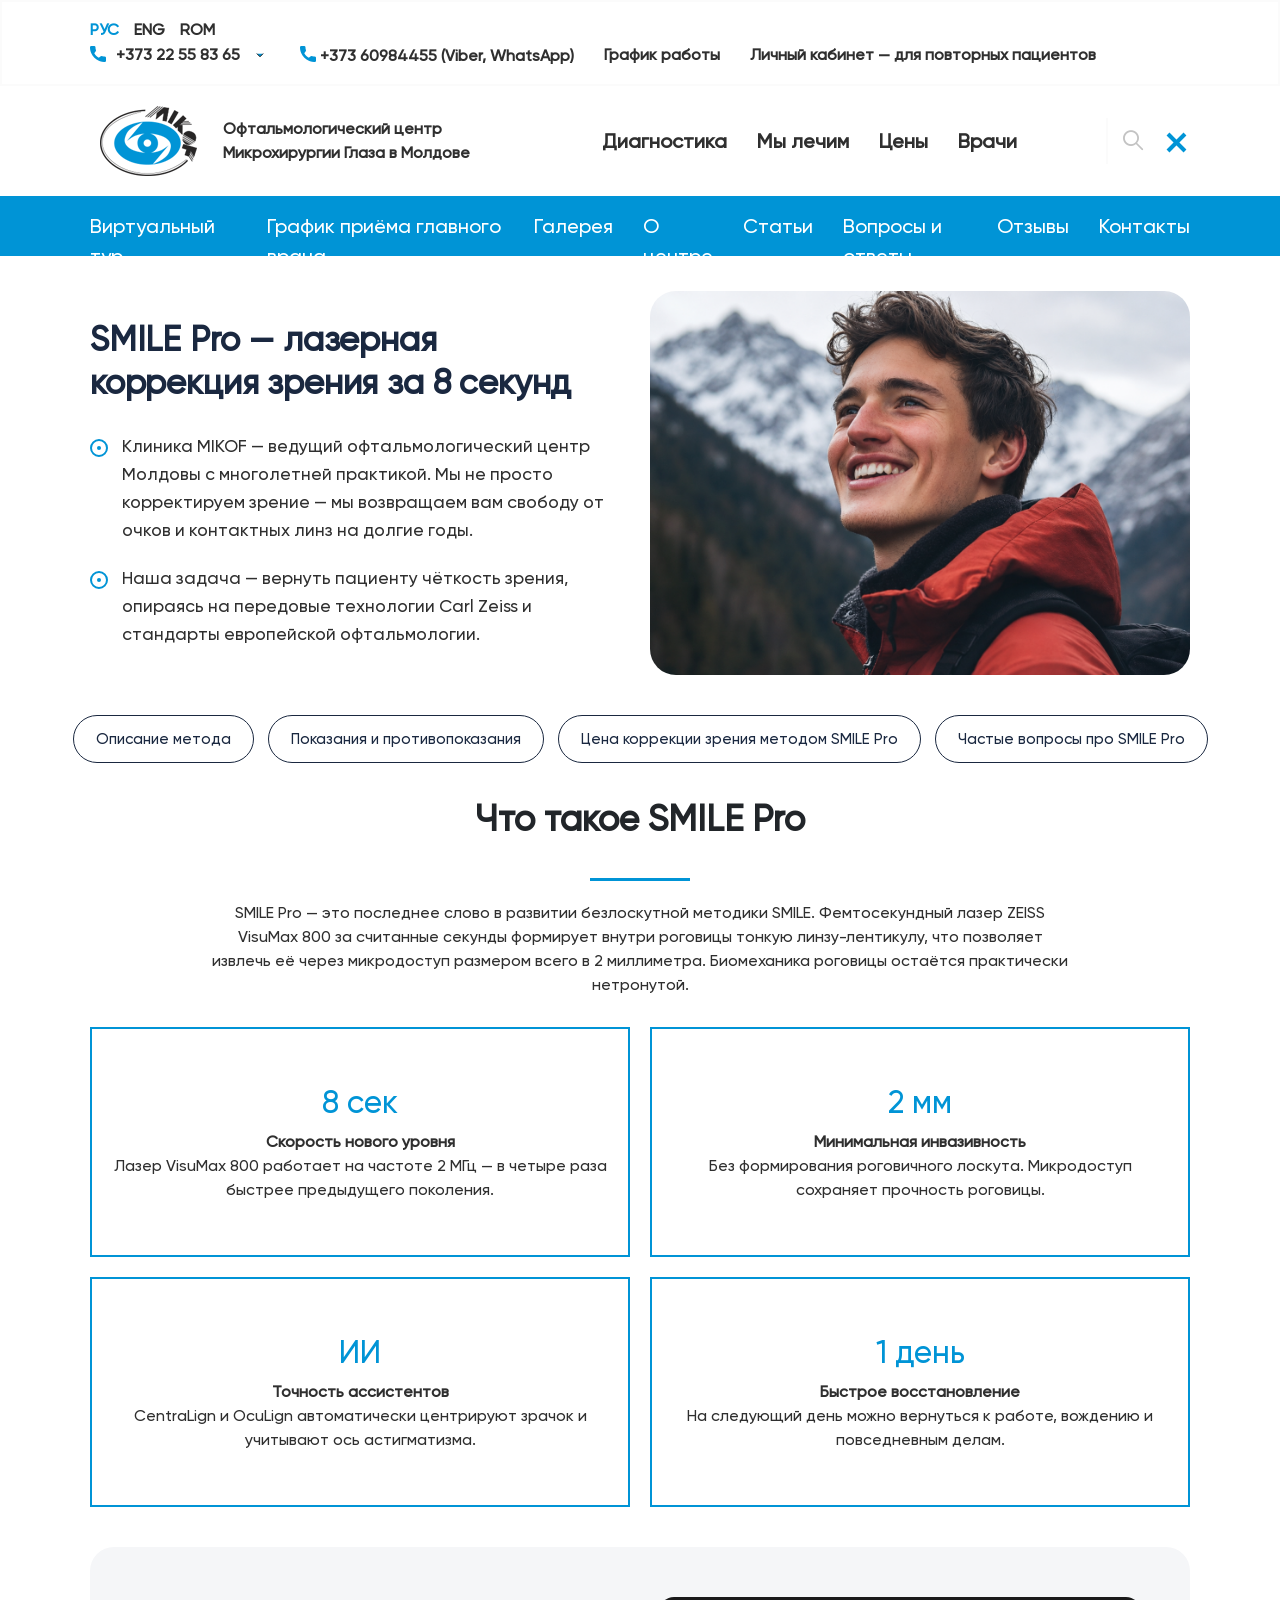
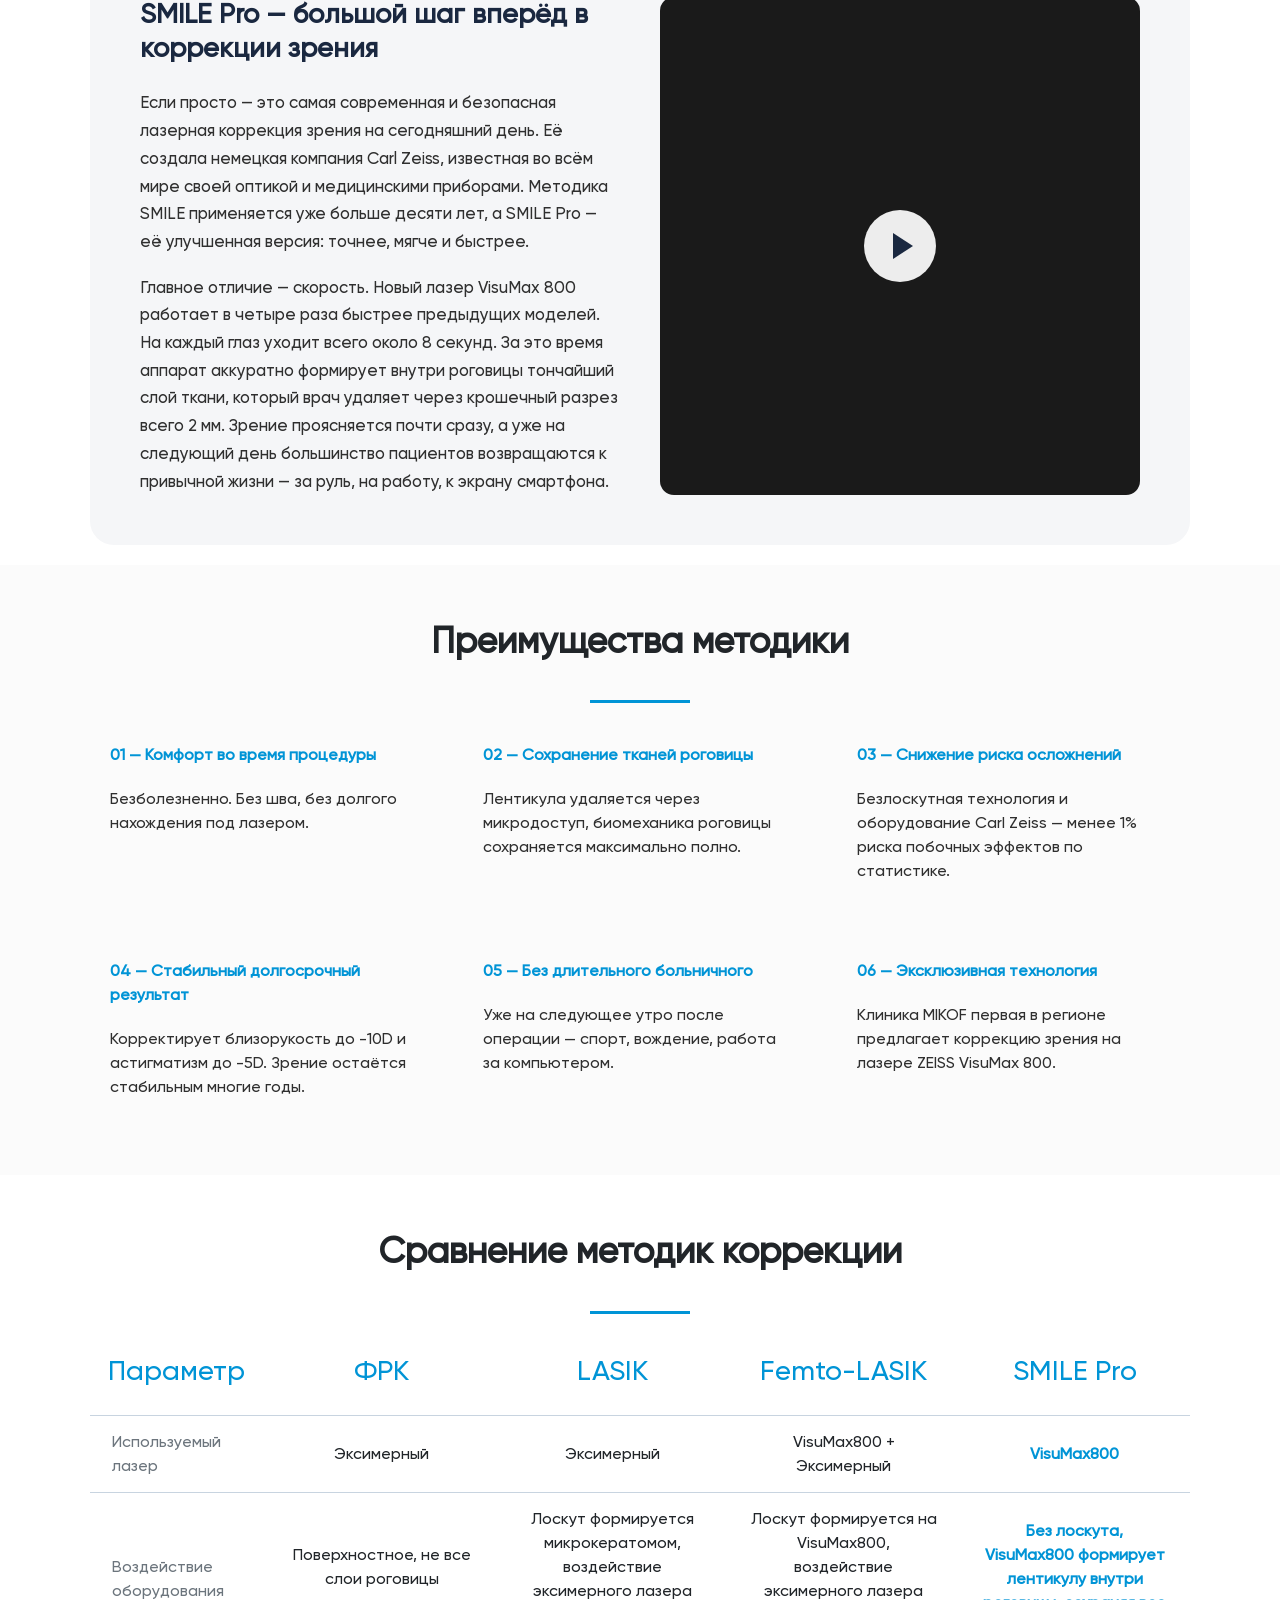
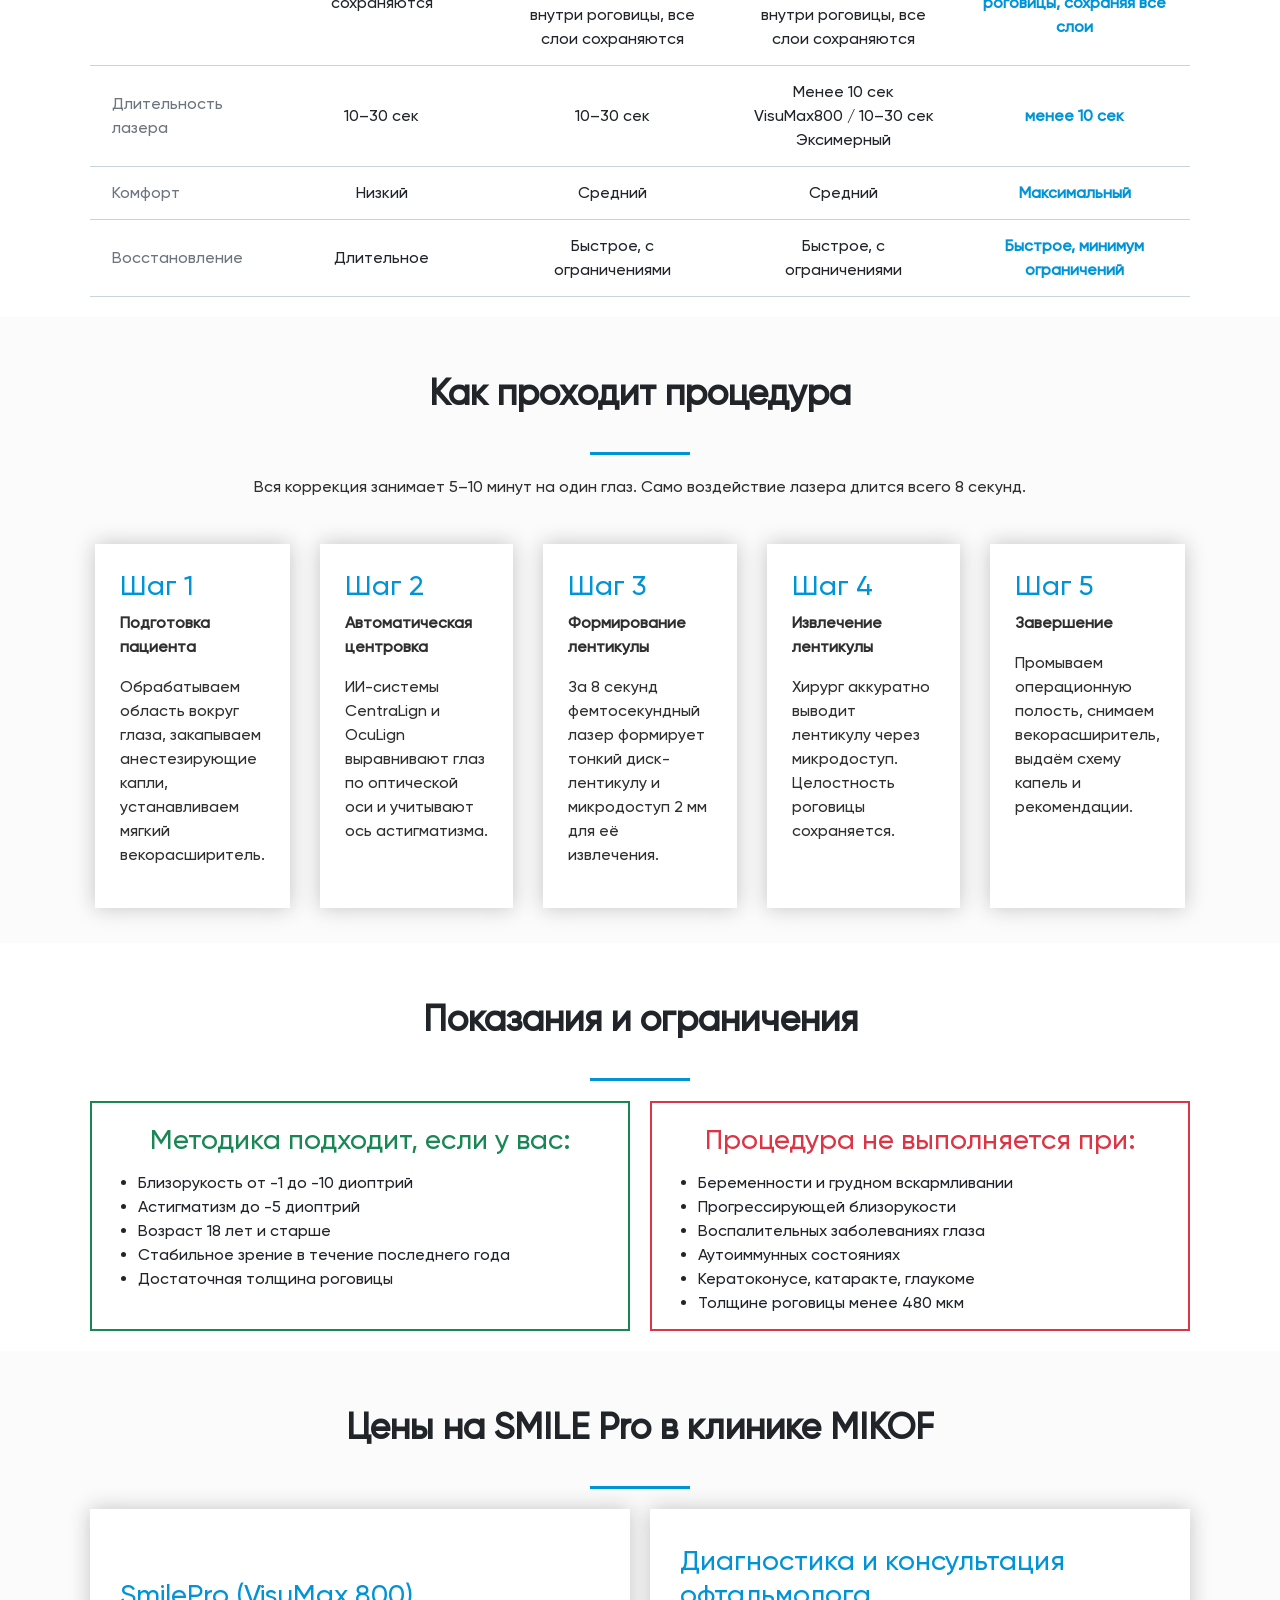
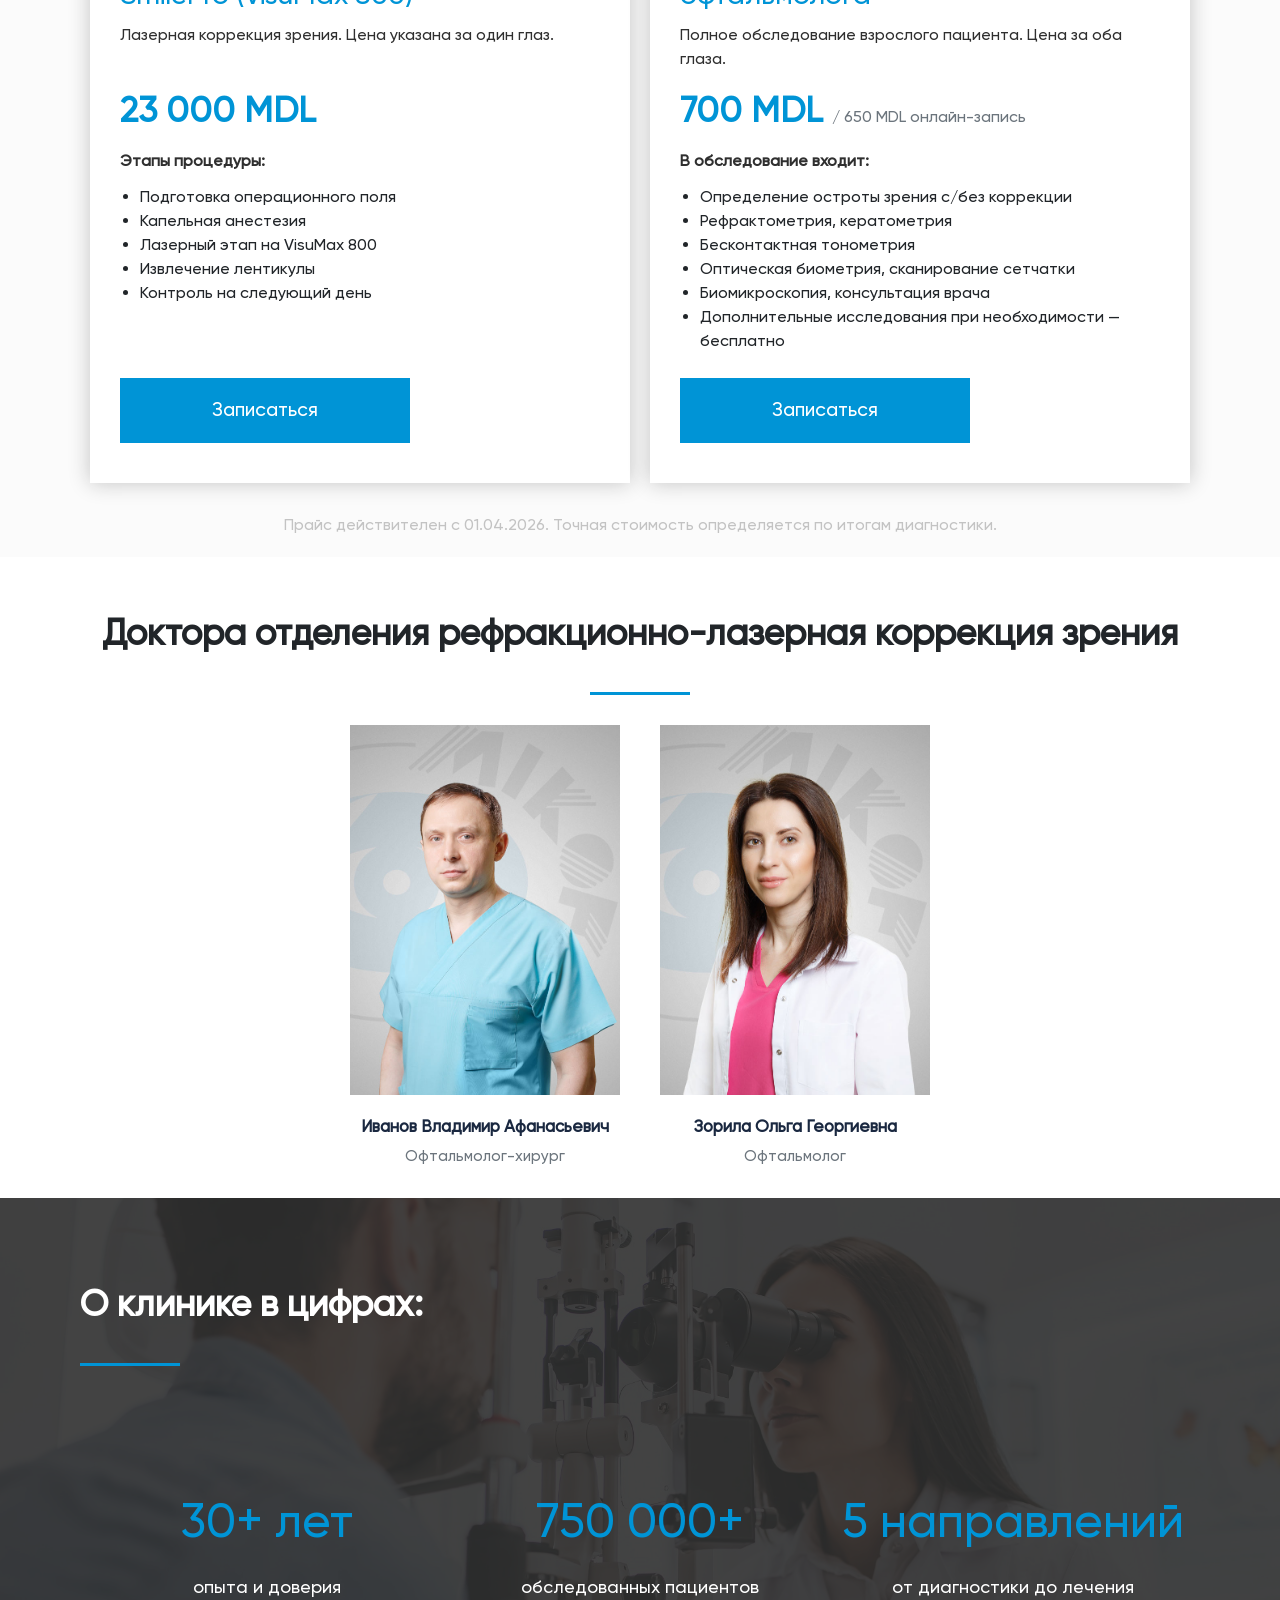
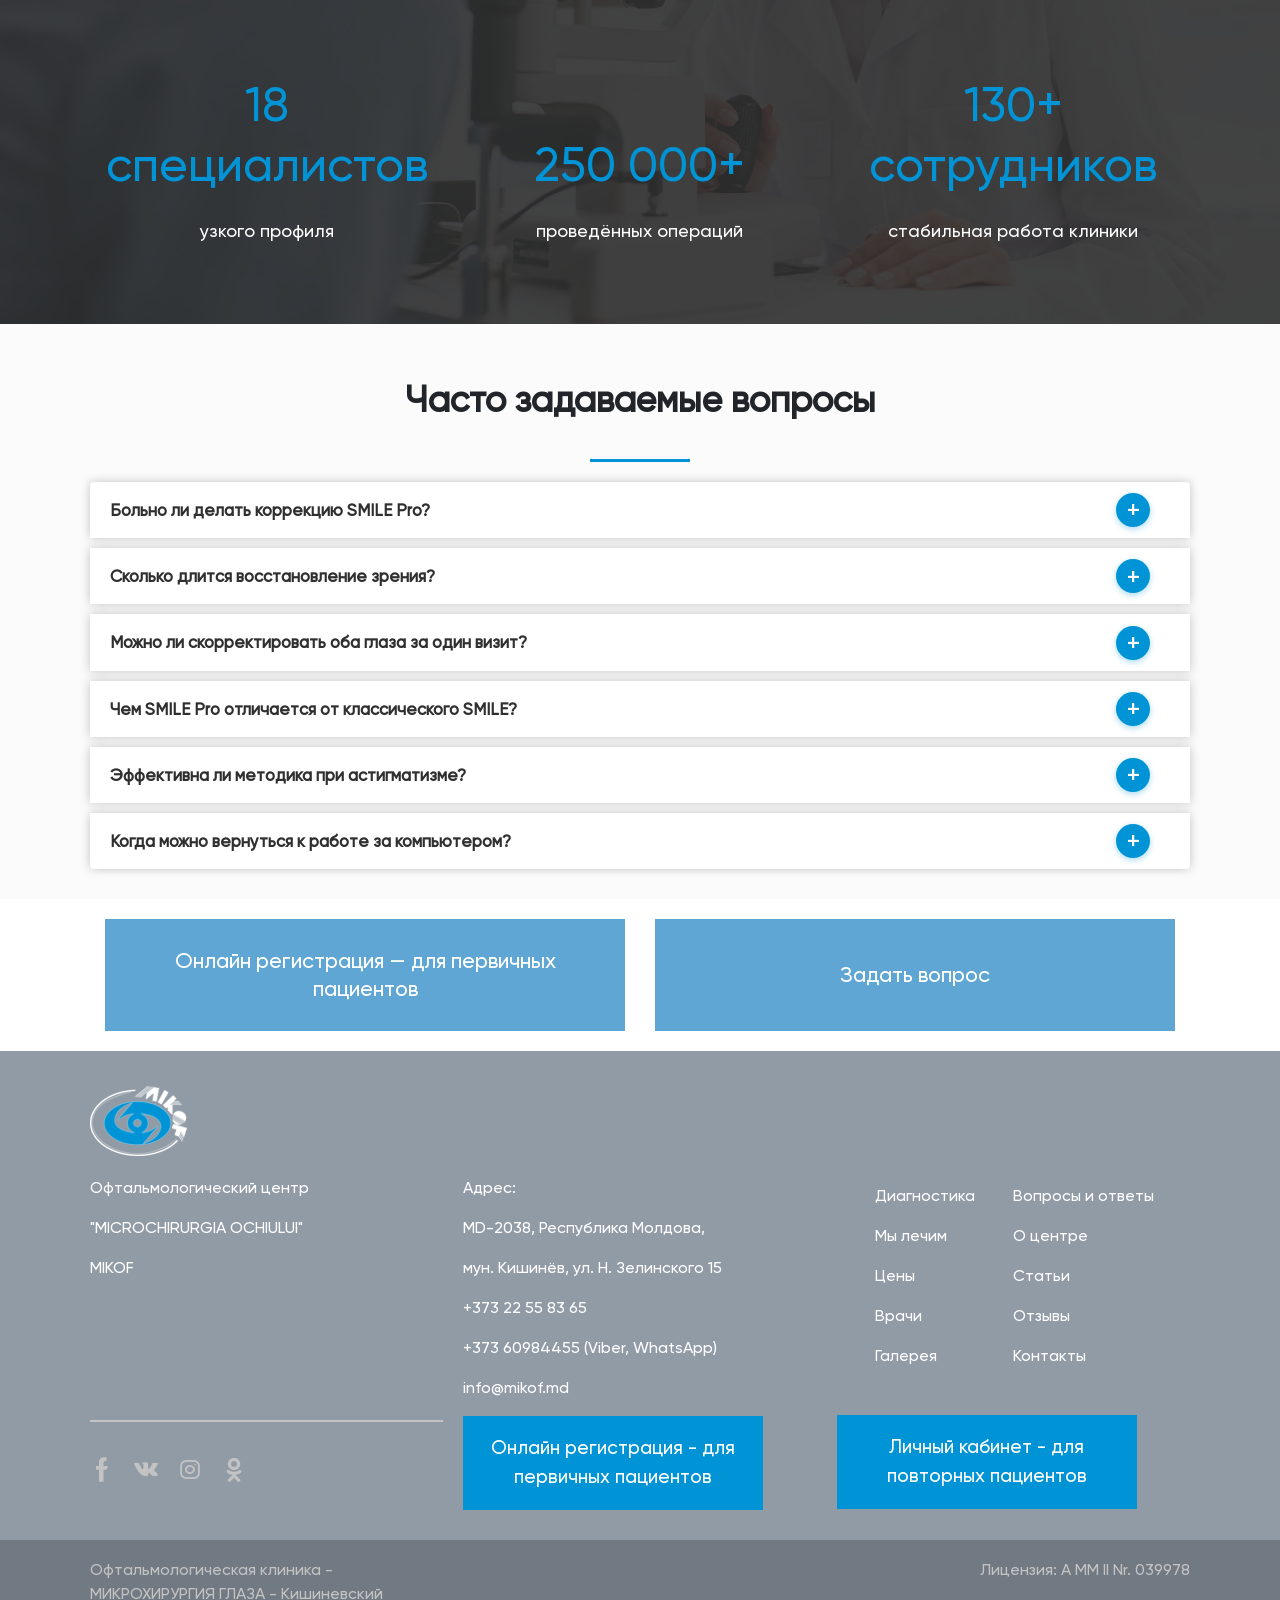
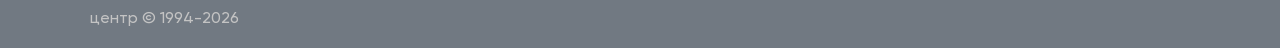
==== commit 0ddea712: "Visual polish: table, FAQ, headings, intro spacing" ====
--- a/index.html
+++ b/index.html
@@ -218,8 +218,8 @@
                         <h1 class="intro-title">SMILE Pro — лазерная коррекция зрения за 8 секунд</h1>
 
                         <ul class="intro-list">
-                            <li>Клиника MIKOF — один из ведущих офтальмологических центров Молдовы с многолетней практикой. Мы не просто корректируем зрение — мы возвращаем вам свободу от очков и контактных линз на долгие годы.</li>
-                            <li>Наша задача — возвращать пациентам чёткое зрение, опираясь на передовые технологии Carl Zeiss и стандарты европейской офтальмологии.</li>
+                            <li>Клиника MIKOF — ведущий офтальмологический центр Молдовы с многолетней практикой. Мы не просто корректируем зрение — мы возвращаем вам свободу от очков и контактных линз на долгие годы.</li>
+                            <li>Наша задача — вернуть пациенту чёткость зрения, опираясь на передовые технологии Carl Zeiss и стандарты европейской офтальмологии.</li>
                         </ul>
                     </div>
                 </div>
@@ -250,7 +250,7 @@
             <div class="b-bottom heading-center">
                 <h2>Что такое SMILE Pro</h2>
             </div>
-            <p class="text-center" style="max-width: 860px; margin: 0 auto 30px;">SMILE Pro — это следующий шаг развития безлоскутной методики SMILE. Фемтосекундный лазер ZEISS VisuMax 800 за считанные секунды формирует внутри роговицы тонкую линзу-лентикулу и выводит её через микродоступ всего в 2 миллиметра. Биомеханика роговицы остаётся практически нетронутой.</p>
+            <p class="text-center" style="max-width: 860px; margin: 0 auto 30px;">SMILE Pro — это последнее слово в развитии безлоскутной методики SMILE. Фемтосекундный лазер ZEISS VisuMax 800 за считанные секунды формирует внутри роговицы тонкую линзу-лентикулу, что позволяет извлечь её через микродоступ размером всего в 2 миллиметра. Биомеханика роговицы остаётся практически нетронутой.</p>
 
             <div class="row">
                 <div class="col-md-3 col-sm-6">
@@ -357,7 +357,7 @@
                     <div class="block-item" style="padding: 20px;">
                         <div class="block-item__title" style="color:#0094d6;">06 — Эксклюзивная технология</div>
                         <div class="block-item__body">
-                            <p>Клиника MIKOF одной из первых в регионе предлагает коррекцию на лазере ZEISS VisuMax 800.</p>
+                            <p>Клиника MIKOF первая в регионе предлагает коррекцию зрения на лазере ZEISS VisuMax 800.</p>
                         </div>
                     </div>
                 </div>
@@ -372,45 +372,59 @@
                 <h2>Сравнение методик коррекции</h2>
             </div>
 
-            <div class="compare-table" style="max-width: 1100px; margin: 0 auto;">
+            <div class="compare-table" style="max-width: 1280px; margin: 0 auto;">
                 <table>
+                    <colgroup>
+                        <col class="col-param">
+                        <col class="col-method">
+                        <col class="col-method">
+                        <col class="col-method">
+                        <col class="col-method">
+                    </colgroup>
                     <thead>
                         <tr>
                             <th><h3>Параметр</h3></th>
                             <th><h3>ФРК</h3></th>
+                            <th><h3>LASIK</h3></th>
                             <th><h3>Femto-LASIK</h3></th>
-                            <th><h3>SMILE</h3></th>
                             <th><h3>SMILE Pro</h3></th>
                         </tr>
                     </thead>
                     <tbody>
                         <tr>
-                            <td data-label="Параметр">Тип воздействия</td>
-                            <td data-label="ФРК">Поверхностный</td>
-                            <td data-label="Femto-LASIK">С лоскутом</td>
-                            <td data-label="SMILE">Безлоскутный</td>
-                            <td data-label="SMILE Pro" class="cell-pro"><b>Безлоскутный, новый</b></td>
+                            <td data-label="Параметр">Используемый лазер</td>
+                            <td data-label="ФРК">Эксимерный</td>
+                            <td data-label="LASIK">Эксимерный</td>
+                            <td data-label="Femto-LASIK">VisuMax800 + Эксимерный</td>
+                            <td data-label="SMILE Pro" class="cell-pro"><b>VisuMax800</b></td>
+                        </tr>
+                        <tr>
+                            <td data-label="Параметр">Воздействие оборудования</td>
+                            <td data-label="ФРК">Поверхностное, не все слои роговицы сохраняются</td>
+                            <td data-label="LASIK">Лоскут формируется микрокератомом, воздействие эксимерного лазера внутри роговицы, все слои сохраняются</td>
+                            <td data-label="Femto-LASIK">Лоскут формируется на VisuMax800, воздействие эксимерного лазера внутри роговицы, все слои сохраняются</td>
+                            <td data-label="SMILE Pro" class="cell-pro"><b>Без лоскута, VisuMax800 формирует лентикулу внутри роговицы, сохраняя все слои</b></td>
                         </tr>
                         <tr>
                             <td data-label="Параметр">Длительность лазера</td>
-                            <td data-label="ФРК">30–60 сек</td>
-                            <td data-label="Femto-LASIK">35–60 сек</td>
-                            <td data-label="SMILE">~25 сек</td>
+                            <td data-label="ФРК">10–30 сек</td>
+                            <td data-label="LASIK">10–30 сек</td>
+                            <td data-label="Femto-LASIK">Менее 10 сек VisuMax800 / 10–30 сек Эксимерный</td>
                             <td data-label="SMILE Pro" class="cell-pro"><b>менее 10 сек</b></td>
                         </tr>
                         <tr>
                             <td data-label="Параметр">Комфорт</td>
                             <td data-label="ФРК">Низкий</td>
+                            <td data-label="LASIK">Средний</td>
                             <td data-label="Femto-LASIK">Средний</td>
-                            <td data-label="SMILE">Высокий</td>
                             <td data-label="SMILE Pro" class="cell-pro"><b>Максимальный</b></td>
                         </tr>
                         <tr>
                             <td data-label="Параметр">Восстановление</td>
                             <td data-label="ФРК">Длительное</td>
+                            <td data-label="LASIK">Быстрое, с ограничениями</td>
                             <td data-label="Femto-LASIK">Быстрое, с ограничениями</td>
-                            <td data-label="SMILE">Очень быстрое</td>
-                            <td data-label="SMILE Pro" class="cell-pro"><b>1 день</b></td>
+                            <td data-label="SMILE Pro" class="cell-pro"><b>Быстрое, минимум ограничений</b></td>
                         </tr>
                     </tbody>
                 </table>
@@ -475,7 +489,7 @@
 
             <div class="row indications-row">
                 <div class="col-md-6">
-                    <div class="border-block" style="border-color:#198754; max-width: none; margin: 10px 0; height: 100%;">
+                    <div class="border-block" style="border-color:#198754; max-width: none; margin: 0 0 10px; height: 100%;">
                         <h3 style="color:#198754;">Методика подходит, если у вас:</h3>
                         <ul>
                             <li>Близорукость от -1 до -10 диоптрий</li>
@@ -487,7 +501,7 @@
                     </div>
                 </div>
                 <div class="col-md-6">
-                    <div class="border-block" style="border-color:#dc3545; max-width: none; margin: 10px 0; height: 100%;">
+                    <div class="border-block" style="border-color:#dc3545; max-width: none; margin: 0 0 10px; height: 100%;">
                         <h3 style="color:#dc3545;">Процедура не выполняется при:</h3>
                         <ul>
                             <li>Беременности и грудном вскармливании</li>
@@ -512,7 +526,7 @@
 
             <div class="row">
                 <div class="col-md-6">
-                    <div class="box-shadow" style="background:#fff; padding: 35px 30px; margin: 15px 0; height: 100%;">
+                    <div class="box-shadow" style="background:#fff; padding: 35px 30px; margin: 0 0 15px; height: 100%;">
                         <h3 style="color:#0094d6;">SmilePro (VisuMax 800)</h3>
                         <p>Лазерная коррекция зрения. Цена указана за один глаз.</p>
                         <p style="font-size: 2.2rem; color:#0094d6;"><b>23 000 MDL</b></p>
@@ -530,7 +544,7 @@
                     </div>
                 </div>
                 <div class="col-md-6">
-                    <div class="box-shadow" style="background:#fff; padding: 35px 30px; margin: 15px 0; height: 100%;">
+                    <div class="box-shadow" style="background:#fff; padding: 35px 30px; margin: 0 0 15px; height: 100%;">
                         <h3 style="color:#0094d6;">Диагностика и консультация офтальмолога</h3>
                         <p>Полное обследование взрослого пациента. Цена за оба глаза.</p>
                         <p style="font-size: 2.2rem; color:#0094d6;"><b>700 MDL</b> <span style="font-size: 1rem; color:#6c757d;">/ 650 MDL онлайн-запись</span></p>
@@ -648,7 +662,7 @@
                     </h2>
                     <div id="faq2" class="accordion-collapse collapse" data-bs-parent="#faqAccordion">
                         <div class="accordion-body">
-                            <p>Чёткость возвращается уже в первые часы после операции. Полная стабилизация наступает на следующий день — вы возвращаетесь к работе, вождению и бытовым делам.</p>
+                            <p>Чёткость возвращается уже в первые часы после операции и значительно повышается на следующий день, что позволяет вернуться к работе, вождению и бытовым делам. Стабилизация наступает через 2–4 недели.</p>
                         </div>
                     </div>
                 </div>
--- a/styles.css
+++ b/styles.css
@@ -61,14 +61,52 @@
     font-size: 1.05rem;
     position: relative;
     font-family: inherit;
+    transition: background 0.2s;
+}
+.questions .accordion-button:hover {
+    background: rgba(0, 148, 214, 0.05);
 }
 .questions .accordion-button div {
     width: 100%;
     position: relative;
-    padding-right: 40px;
-}
-.questions .accordion-collapse { display: none; }
-.questions .accordion-collapse.show { display: block; }
+    padding-right: 52px;
+}
+/* Круглая кнопка-индикатор "+" / "×" справа */
+.questions .accordion-button div > span {
+    position: absolute;
+    right: 0;
+    top: 50%;
+    transform: translateY(-50%);
+    display: inline-flex;
+    align-items: center;
+    justify-content: center;
+    width: 34px;
+    height: 34px;
+    border-radius: 50%;
+    background: #0094d6;
+    color: #fff;
+    font-size: 1.6rem;
+    font-weight: 400;
+    line-height: 1;
+    transition: transform 0.25s ease, background 0.25s ease;
+    box-shadow: 0 2px 6px rgba(0, 148, 214, 0.35);
+}
+.questions .accordion-button:hover div > span {
+    background: #007bb3;
+}
+/* При раскрытии "+" поворачивается на 45° и становится "×" */
+.questions .accordion-button:not(.collapsed) div > span {
+    transform: translateY(-50%) rotate(45deg);
+}
+/* Плавная анимация открытия/закрытия FAQ через Bootstrap collapse */
+.questions .accordion-collapse.collapse:not(.show) { display: none; }
+.questions .accordion-collapse.collapse.show { display: block; }
+.questions .accordion-collapse.collapsing {
+    display: block;
+    height: 0;
+    overflow: hidden;
+    transition: height 0.45s cubic-bezier(0.22, 0.61, 0.36, 1);
+}
 .questions .accordion-body {
     padding: 0 20px 20px;
     color: #2f2f2f;
@@ -126,7 +164,21 @@
 /* Выравнивание колонок показаний/противопоказаний по высоте */
 .indications-row { align-items: stretch; }
 .indications-row > [class*="col-"] { display: flex; }
-.indications-row .border-block { width: 100%; }
+.indications-row .border-block {
+    width: 100%;
+    padding: 20px 24px 4px;
+}
+.indications-row .border-block h3 {
+    margin-top: 0;
+    margin-bottom: 14px;
+}
+.indications-row .border-block ul {
+    margin: 0;
+    padding-left: 22px;
+}
+.indications-row .border-block ul li:last-child {
+    margin-bottom: 0;
+}
 
 /* Гарантированный зазор между блоками на мобильной (когда они стэкаются) */
 @media (max-width: 767px) {
@@ -137,6 +189,17 @@
 
 /* === Унификация вертикальных отступов всех секций === */
 main > section { padding: 20px 0; }
+
+/* Единый отступ от синей черты под заголовком секции до следующего блока */
+/* Черта симметрична: 20px от H2 до черты и 20px от черты до следующего блока */
+.b-bottom {
+    margin: 15px auto 20px !important;
+    padding-bottom: 20px !important;
+}
+.b-bottom:after {
+    top: auto !important;
+    bottom: 0 !important;
+}
 
 /* Карточки "Что такое SMILE Pro" — равная высота + контент по центру */
 #about > .container > .row {
@@ -295,13 +358,13 @@
 
 /* === INTRO-блок SMILE Pro === */
 .intro-smile {
-    padding: 20px 0;
+    padding: 35px 0 20px;
     background: #fff;
 }
 
 .intro-content {
-    max-width: 560px;
-    padding-right: 0;
+    max-width: 100%;
+    padding-right: 20px;
     margin-left: auto;
 }
 
@@ -352,8 +415,9 @@
 /* Фото-блок справа */
 .intro-photo {
     height: 384px;
-    max-width: 80%;
-    margin-left: 30px;
+    max-width: 100%;
+    margin-left: 0;
+    margin-right: 0;
     border-radius: 26px;
     overflow: hidden;
     background: #f0f3f6;
@@ -368,9 +432,10 @@
 
 /* === Quick-nav pills между intro и about === */
 .intro-nav {
-    padding: 20px 0;
+    padding: 20px 0 0;
     background: #fff;
 }
+#about { padding-top: 20px !important; }
 .intro-nav__row {
     display: flex;
     flex-wrap: nowrap;
@@ -433,20 +498,34 @@
     width: 100%;
     border-collapse: separate;
     border-spacing: 0;
-}
+    table-layout: fixed;
+}
+.compare-table col.col-param { width: 16%; }
+.compare-table col.col-method { width: 21%; }
 .compare-table thead th {
     text-align: center;
-    padding: 14px 10px;
+    padding: 20px 18px;
     color: #0094d6;
-    border-bottom: 2px solid #e9eef3;
-}
-.compare-table thead th:first-child { text-align: left; }
+    border-bottom: 1px solid #c8d4e0;
+    vertical-align: middle;
+    white-space: nowrap;
+}
+.compare-table thead th:first-child { text-align: left; white-space: normal; }
 .compare-table tbody td {
-    padding: 14px 10px;
-    text-align: center;
-    border-bottom: 1px solid #f0f3f6;
-}
-.compare-table tbody td:first-child { text-align: left; color: #6c757d; }
+    padding: 14px 22px;
+    text-align: center;
+    border-bottom: 1px solid #c8d4e0;
+    vertical-align: middle;
+    line-height: 1.5;
+    overflow-wrap: normal;
+    word-break: normal;
+    hyphens: none;
+}
+.compare-table tbody td:first-child {
+    text-align: left;
+    color: #6c757d;
+    white-space: normal;
+}
 .compare-table .cell-pro { color: #0094d6; }
 
 @media (max-width: 767px) {
@@ -465,13 +544,10 @@
         box-shadow: 0 2px 10px rgba(0, 0, 0, 0.04);
     }
     .compare-table tbody td {
-        display: flex;
-        justify-content: space-between;
-        align-items: baseline;
-        text-align: right;
-        padding: 8px 0;
-        border-bottom: 1px dashed #f0f3f6;
-        gap: 12px;
+        display: block;
+        text-align: left;
+        padding: 10px 0;
+        border-bottom: 1px dashed #c8d4e0;
     }
     .compare-table tbody td:last-child { border-bottom: 0; }
     .compare-table tbody td:first-child {
@@ -481,22 +557,29 @@
         padding-bottom: 10px;
         margin-bottom: 6px;
         border-bottom: 2px solid #0094d6;
-        text-align: left;
-        display: block;
     }
     .compare-table tbody td:not(:first-child)::before {
         content: attr(data-label);
-        flex: 0 0 auto;
+        display: block;
+        font-size: 0.85rem;
         font-weight: 500;
-        color: #6c757d;
-        text-align: left;
+        color: #8a96a4;
+        text-transform: uppercase;
+        letter-spacing: 0.5px;
+        margin-bottom: 4px;
+    }
+    .compare-table tbody td:not(:first-child) {
+        color: #1a2840;
+        line-height: 1.5;
     }
     .compare-table .cell-pro {
         background: rgba(0,148,214,0.08);
-        margin: 4px -10px 0;
-        padding-left: 10px !important;
-        padding-right: 10px !important;
+        margin: 6px -10px 0;
+        padding: 10px !important;
         border-radius: 8px;
+    }
+    .compare-table .cell-pro::before {
+        color: #0094d6 !important;
     }
 }
 
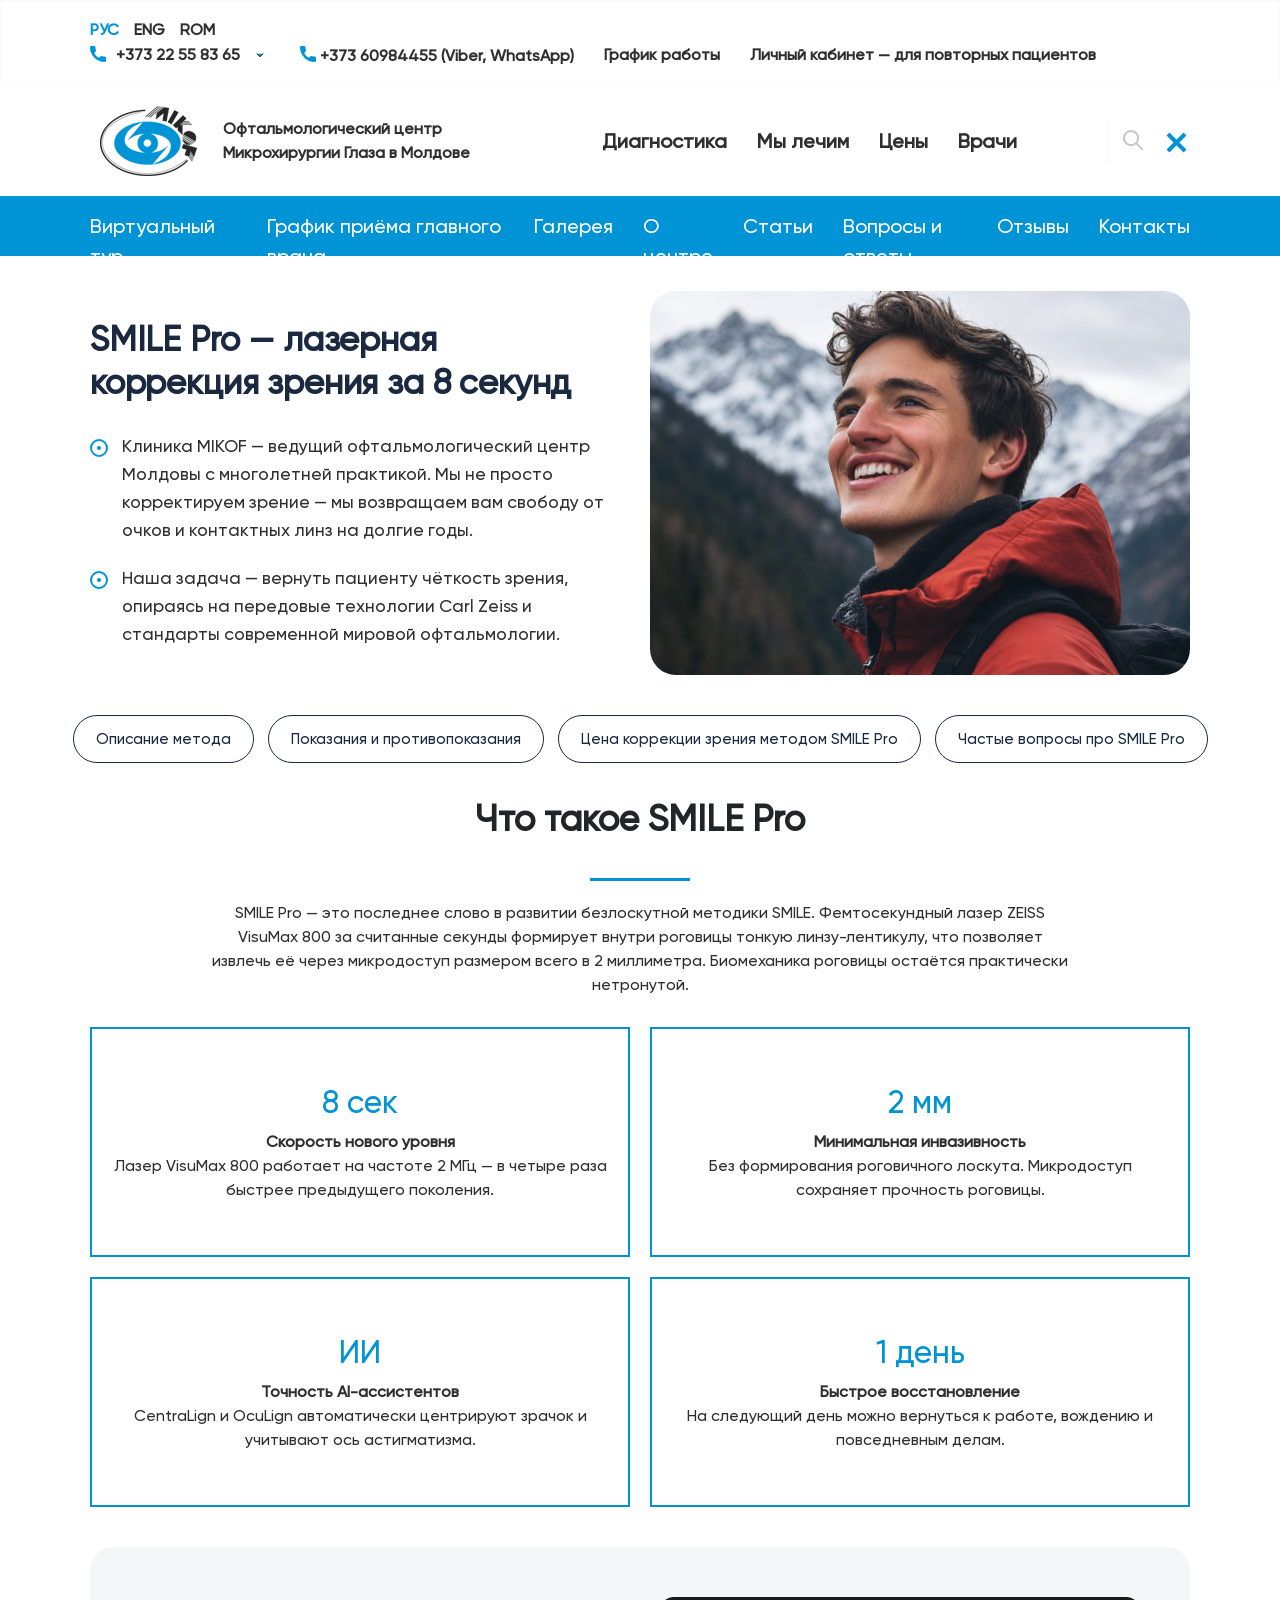
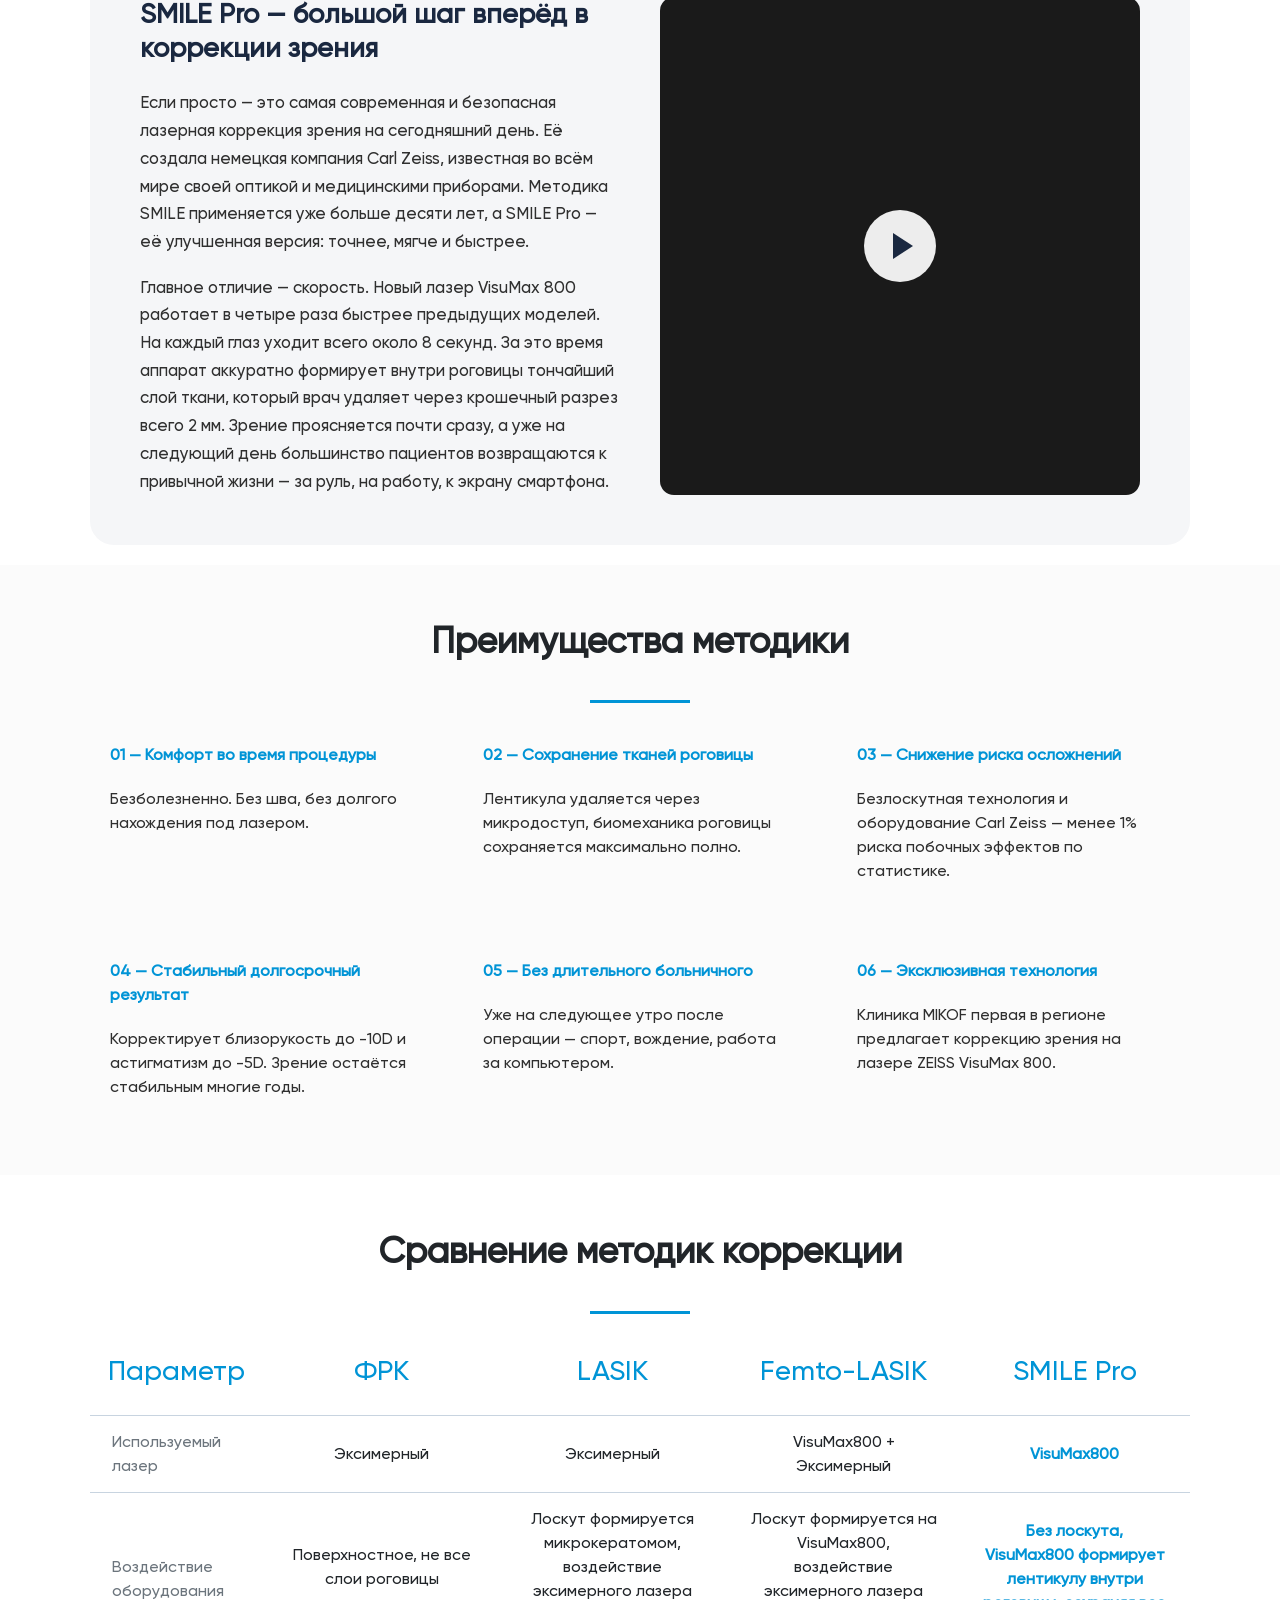
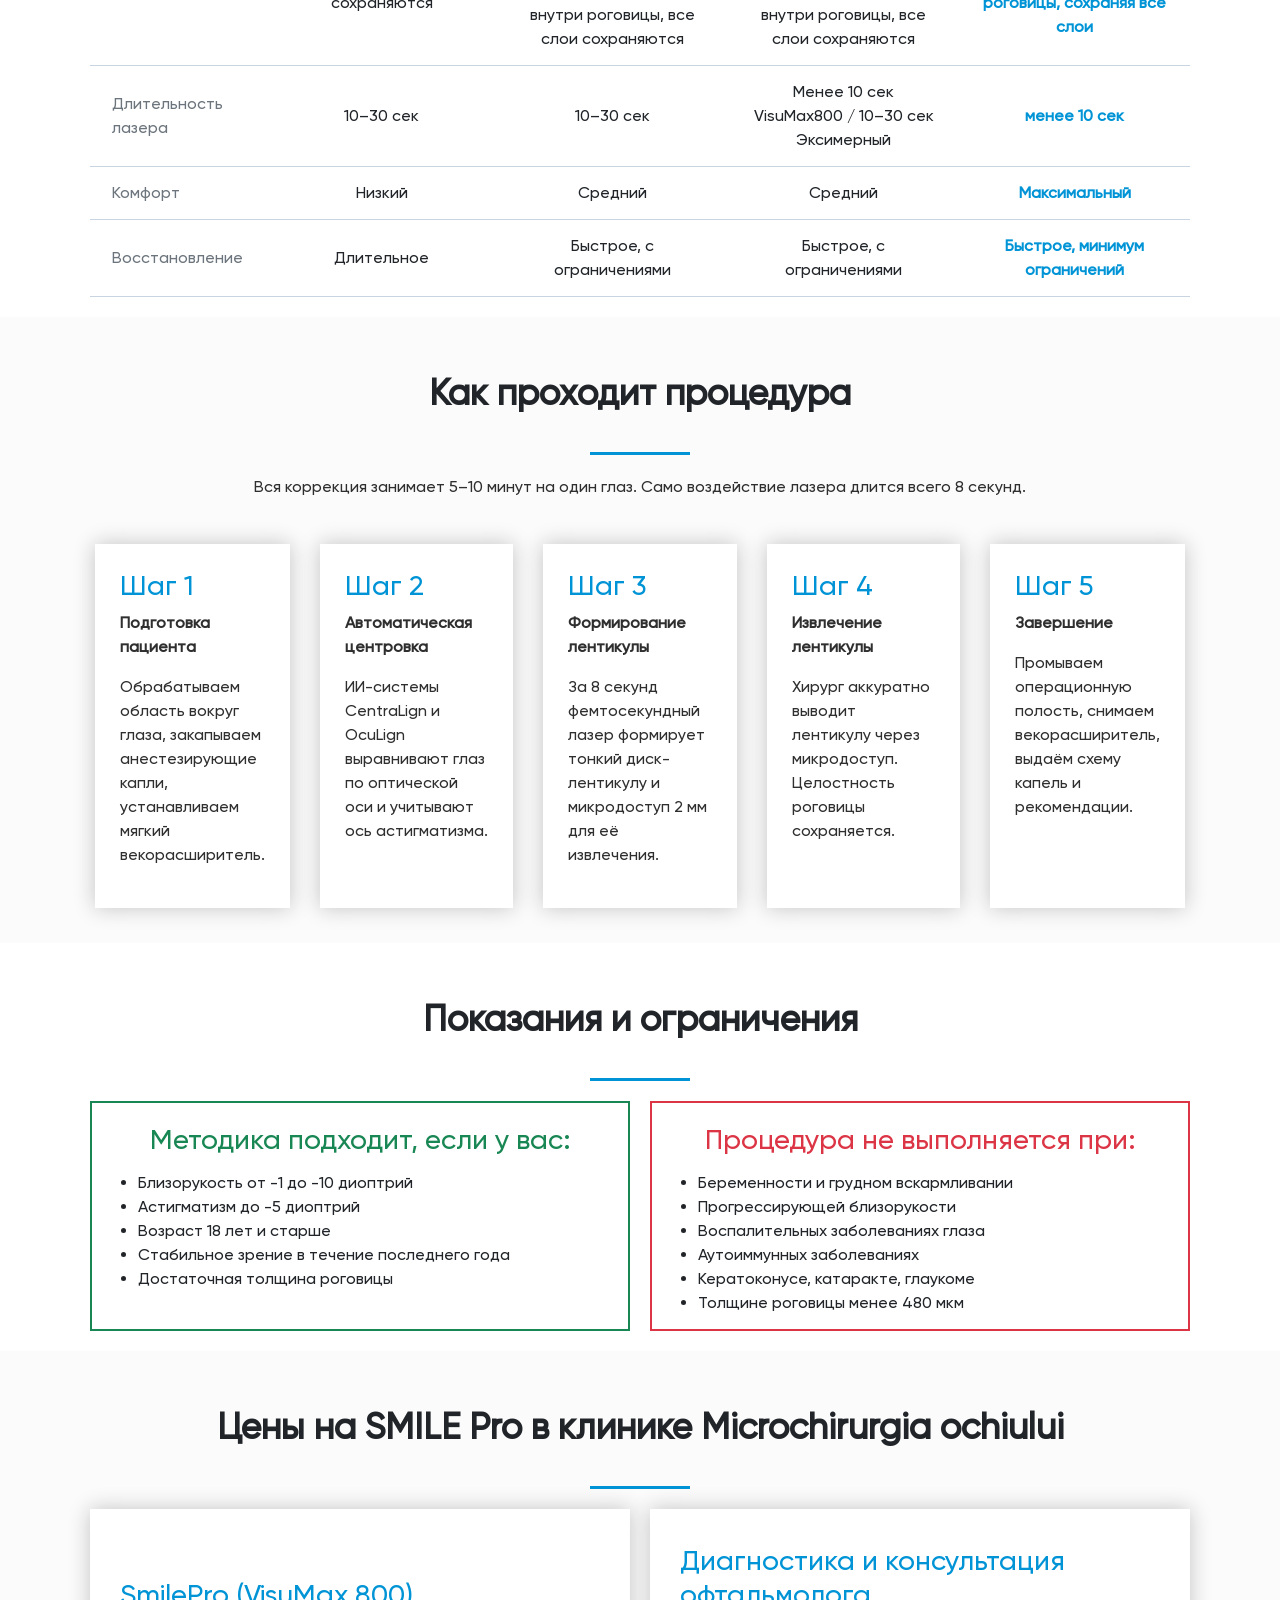
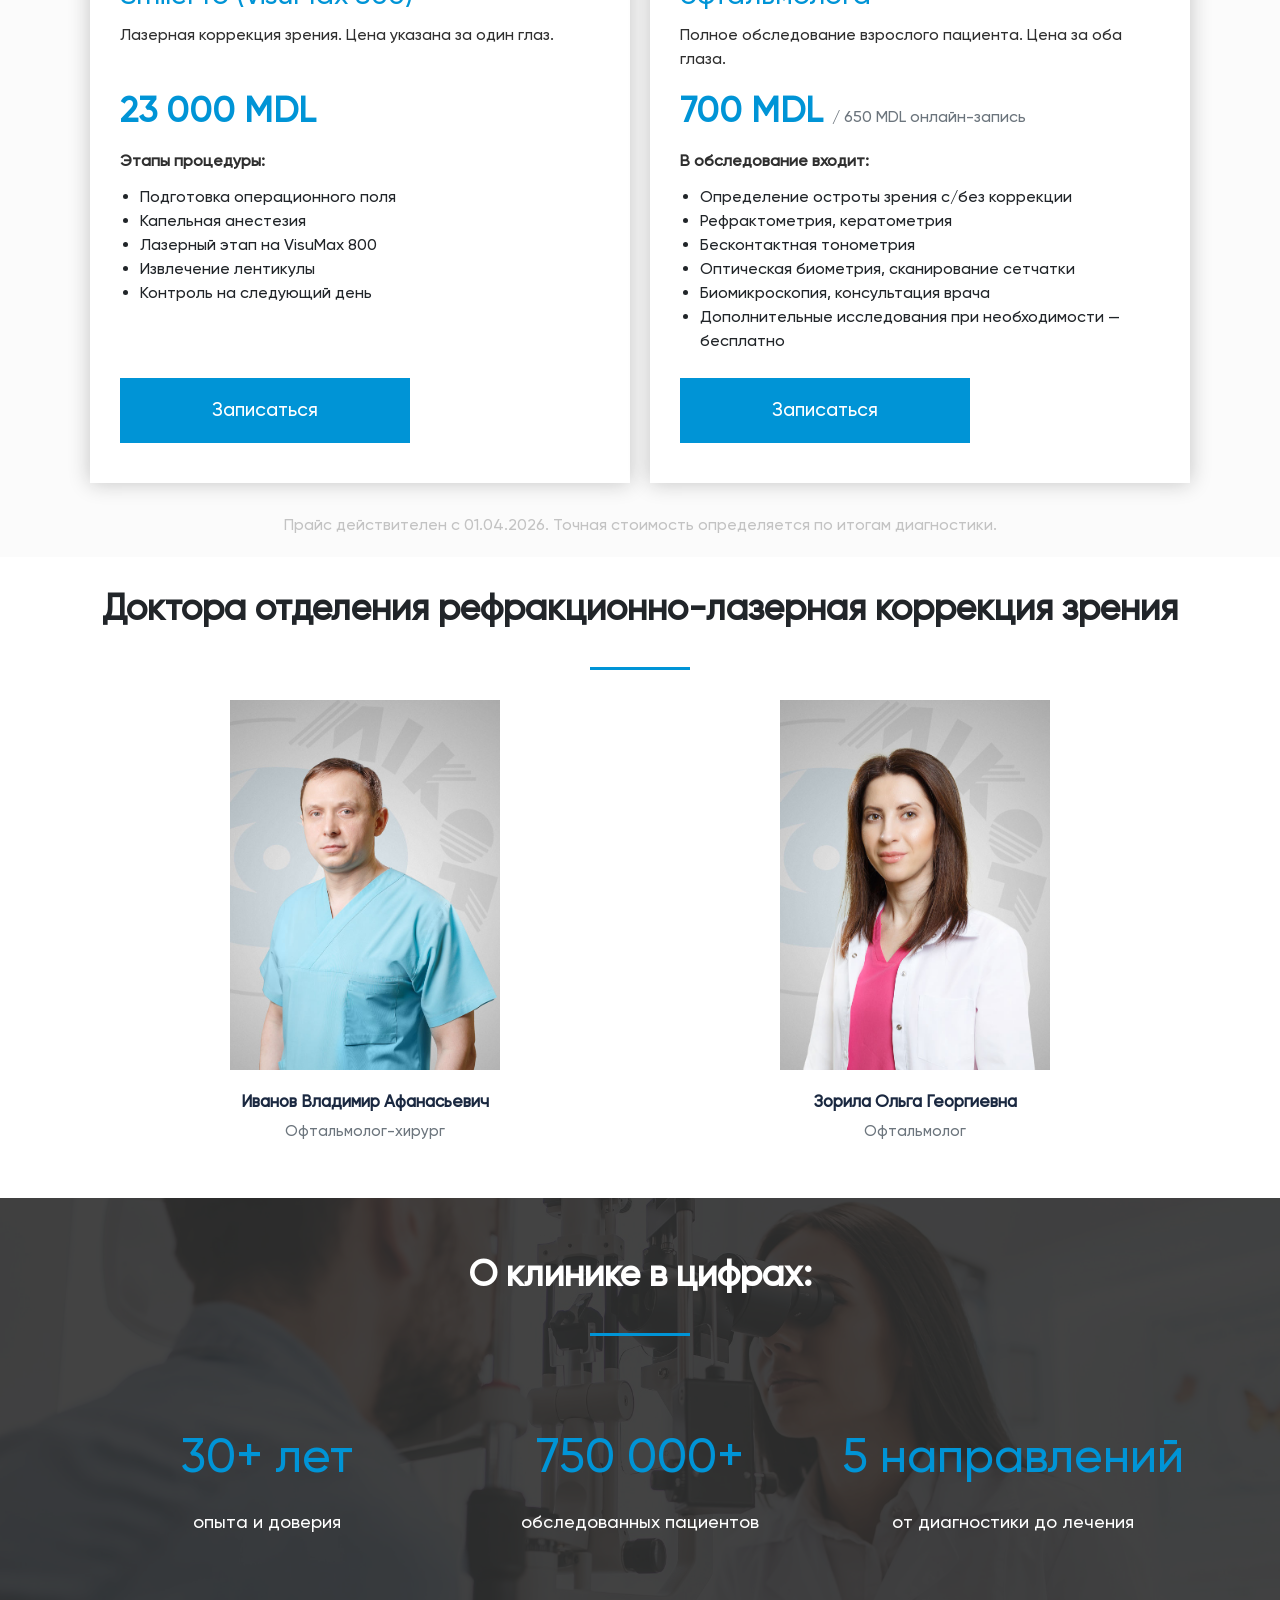
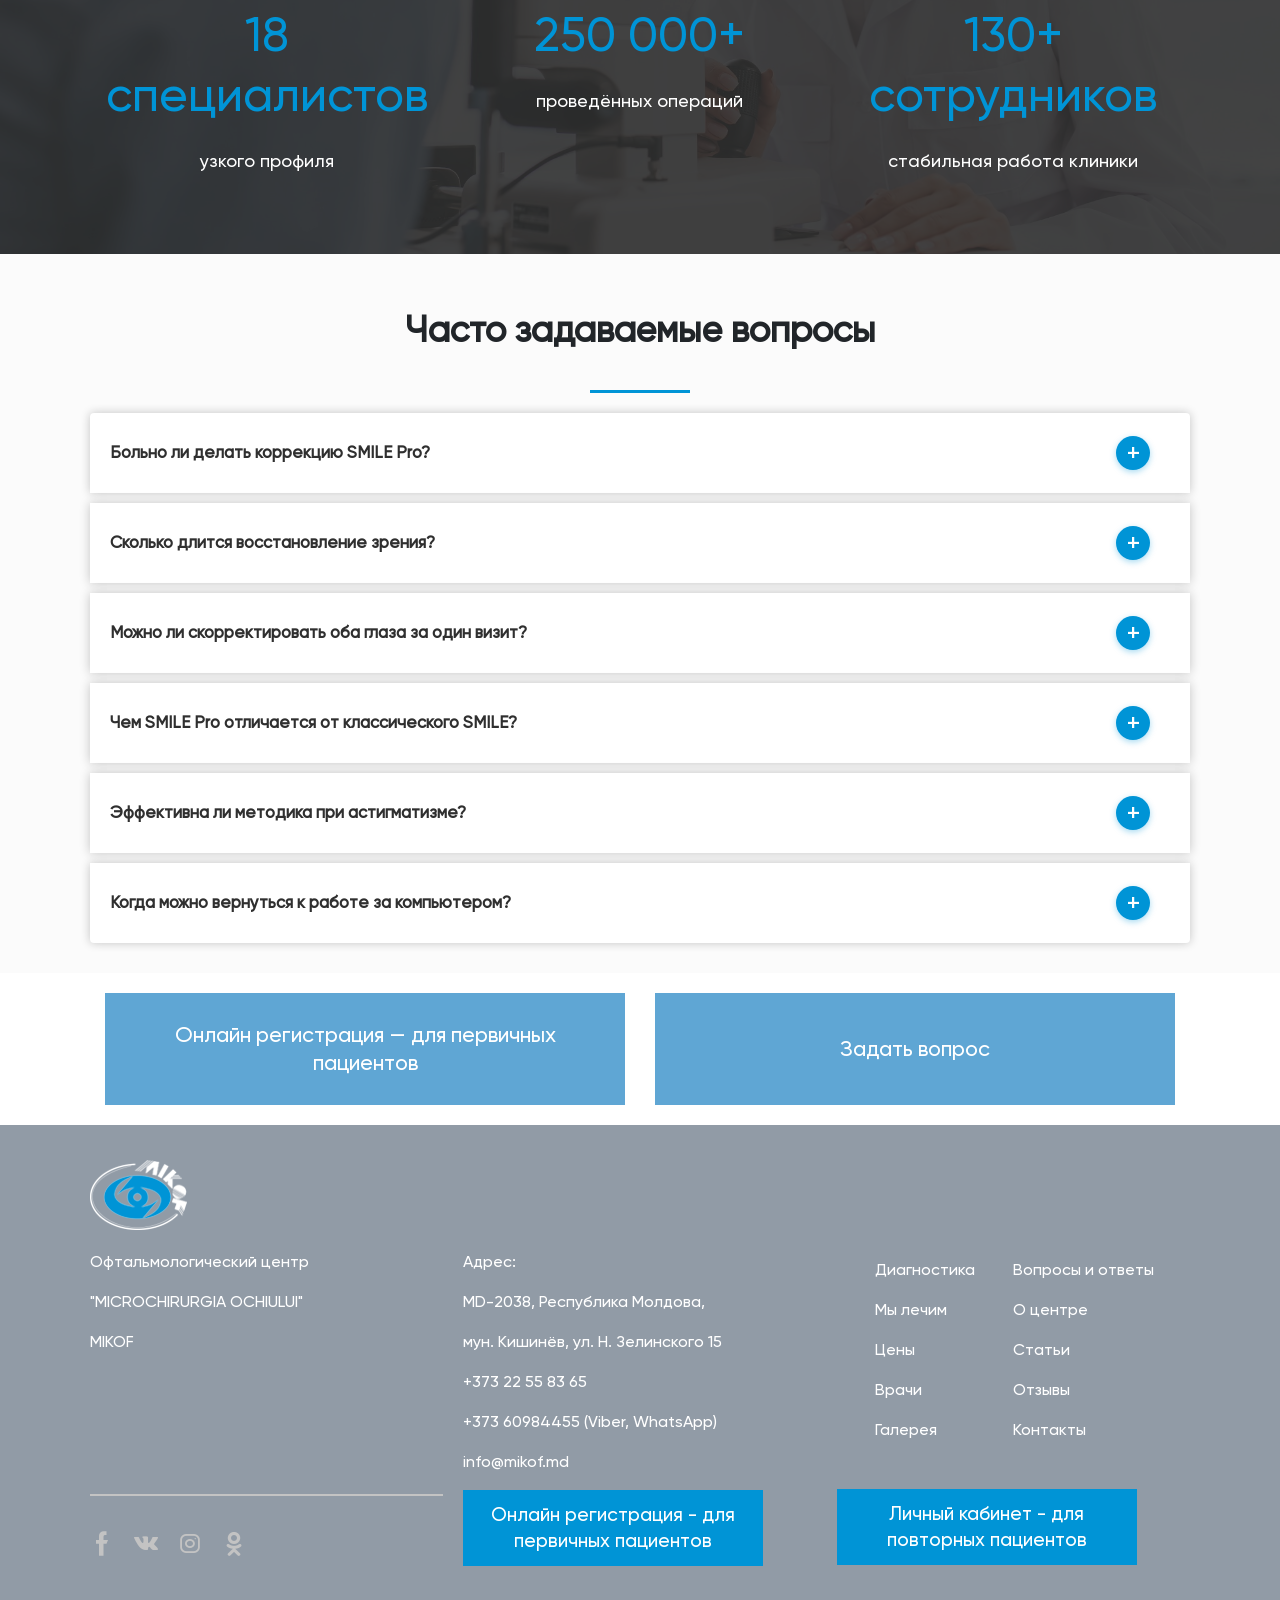
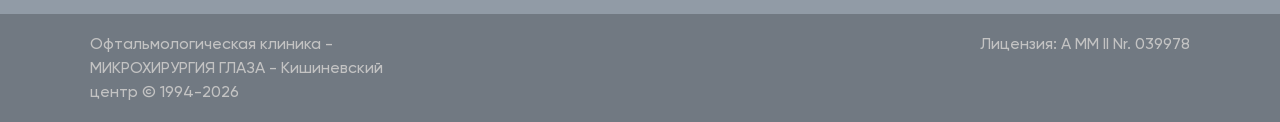
==== commit 62b0c93f: "Mobile responsive fixes + content updates" ====
--- a/index.html
+++ b/index.html
@@ -219,7 +219,7 @@
 
                         <ul class="intro-list">
                             <li>Клиника MIKOF — ведущий офтальмологический центр Молдовы с многолетней практикой. Мы не просто корректируем зрение — мы возвращаем вам свободу от очков и контактных линз на долгие годы.</li>
-                            <li>Наша задача — вернуть пациенту чёткость зрения, опираясь на передовые технологии Carl Zeiss и стандарты европейской офтальмологии.</li>
+                            <li>Наша задача — вернуть пациенту чёткость зрения, опираясь на передовые технологии Carl Zeiss и стандарты современной мировой офтальмологии.</li>
                         </ul>
                     </div>
                 </div>
@@ -270,7 +270,7 @@
                 <div class="col-md-3 col-sm-6">
                     <div class="border-block" style="margin: 10px auto; min-height: 230px;">
                         <h3 style="color:#0094d6; font-size: 2rem;">ИИ</h3>
-                        <p><b>Точность ассистентов</b></p>
+                        <p><b>Точность AI-ассистентов</b></p>
                         <p>CentraLign и OcuLign автоматически центрируют зрачок и учитывают ось астигматизма.</p>
                     </div>
                 </div>
@@ -507,7 +507,7 @@
                             <li>Беременности и грудном вскармливании</li>
                             <li>Прогрессирующей близорукости</li>
                             <li>Воспалительных заболеваниях глаза</li>
-                            <li>Аутоиммунных состояниях</li>
+                            <li>Аутоиммунных заболеваниях</li>
                             <li>Кератоконусе, катаракте, глаукоме</li>
                             <li>Толщине роговицы менее 480 мкм</li>
                         </ul>
@@ -521,7 +521,7 @@
     <section id="price" class="light-grey-bg">
         <div class="container">
             <div class="b-bottom heading-center">
-                <h2>Цены на SMILE Pro в клинике MIKOF</h2>
+                <h2>Цены на SMILE Pro в клинике Microchirurgia ochiului</h2>
             </div>
 
             <div class="row">
@@ -600,11 +600,10 @@
     <!-- CLINIC IN NUMBERS — взято из mikof.md (.about-us / .about-us-item) -->
     <section id="stats" class="about-us">
         <div class="container">
+            <div class="b-bottom heading-center">
+                <h2>О клинике в цифрах:</h2>
+            </div>
             <div class="row">
-                <div class="b-bottom">
-                    <h2>О клинике в цифрах:</h2>
-                </div>
-
                 <div class="col-6 col-md-4 about-us-item">
                     <h2>30+ лет</h2>
                     <p>опыта и доверия</p>
--- a/styles.css
+++ b/styles.css
@@ -62,6 +62,9 @@
     position: relative;
     font-family: inherit;
     transition: background 0.2s;
+    min-height: 80px;
+    display: flex;
+    align-items: center;
 }
 .questions .accordion-button:hover {
     background: rgba(0, 148, 214, 0.05);
@@ -108,8 +111,37 @@
     transition: height 0.45s cubic-bezier(0.22, 0.61, 0.36, 1);
 }
 .questions .accordion-body {
-    padding: 0 20px 20px;
+    padding: 16px 20px;
     color: #2f2f2f;
+    min-height: 70px;
+    display: flex;
+    align-items: center;
+}
+.questions .accordion-body p {
+    margin: 0;
+}
+
+/* Кнопки "Онлайн регистрация" и "Личный кабинет" в футере — одинаковый размер (десктоп и мобайл) */
+footer .button .btn-primary,
+footer .social-media .btn-primary {
+    width: 100%;
+    max-width: 300px;
+    min-height: 64px;
+    display: inline-flex;
+    align-items: center;
+    justify-content: center;
+    line-height: 1.35;
+    padding: 10px 18px;
+    box-sizing: border-box;
+    text-align: center;
+    white-space: normal;
+}
+/* Восстанавливаем работу скрытия кнопок по брейкпоинтам (мой display:inline-flex имел приоритет) */
+@media (min-width: 768px) {
+    footer .btn-primary.hide-on-desktop { display: none !important; }
+}
+@media (max-width: 767px) {
+    footer .button.social-media { display: none !important; }
 }
 
 /* Карточки врачей — квадратные, как на mikof.md */
@@ -123,6 +155,9 @@
     object-fit: cover;
     object-position: top center;
 }
+#doctors > .container {
+    transform: translateY(-25px);
+}
 #doctors .b-bottom {
     text-align: center;
     justify-content: center;
@@ -130,6 +165,24 @@
 #doctors .b-bottom h2 {
     width: 100%;
     text-align: center;
+}
+/* Центрирование блока с карточками докторов (без изменения внутреннего layout) */
+#doctors .row.justify-content-center {
+    display: flex !important;
+    justify-content: center !important;
+    align-items: flex-start;
+    flex-wrap: wrap;
+    margin-left: 0 !important;
+    margin-right: 0 !important;
+}
+#doctors .our-team-item {
+    margin-left: auto;
+    margin-right: auto;
+}
+@media (max-width: 767px) {
+    #doctors .our-team-item {
+        max-width: 320px;
+    }
 }
 #doctors .our-team-body {
     text-align: center;
@@ -228,13 +281,18 @@
     justify-content: flex-start;
 }
 #stats .about-us-item h2 {
-    min-height: 2.6em;
+    min-height: 1.25em;
     line-height: 1.25;
     margin: 10px 0;
     display: flex;
-    align-items: flex-end;
-    justify-content: center;
-    text-align: center;
+    align-items: center;
+    justify-content: center;
+    text-align: center;
+}
+@media (max-width: 767px) {
+    #stats .about-us-item h2 {
+        min-height: 2.5em;
+    }
 }
 #stats .about-us-item p {
     margin: 12px 0 0;
@@ -693,3 +751,68 @@
     .intro-photo { height: 260px; max-width: 100%; margin: 35px 0 0; }
     .intro-smile { padding: 40px 0; }
 }
+
+/* === МОБИЛЬНЫЕ ИСПРАВЛЕНИЯ (узкие телефоны 320-414px) === */
+
+/* 1. Переопределяем min-width фреймворка для очень узких экранов */
+@media (max-width: 380px) {
+    .dropdown-menu, .modal-dialog {
+        min-width: 0 !important;
+        max-width: calc(100vw - 20px) !important;
+    }
+}
+
+/* 2-3. About-карточки "Что такое SMILE Pro": шрифт и min-height адаптируем */
+@media (max-width: 767px) {
+    #about .border-block {
+        min-height: auto !important;
+        padding: 20px 18px !important;
+    }
+    #about .border-block h3 {
+        font-size: 1.6rem !important;
+    }
+}
+
+/* 4. Карточки цен: меньше padding на мобайле */
+@media (max-width: 767px) {
+    #price .box-shadow {
+        padding: 22px 18px !important;
+    }
+}
+
+/* 5. FAQ-индикатор "+" — компактнее на узких экранах */
+@media (max-width: 380px) {
+    .questions .accordion-button div {
+        padding-right: 42px;
+    }
+    .questions .accordion-button div > span {
+        width: 28px;
+        height: 28px;
+        font-size: 1.35rem;
+    }
+}
+
+/* 6. Карточки докторов — больше воздуха на самых узких экранах */
+@media (max-width: 360px) {
+    #doctors .our-team-item {
+        max-width: 100%;
+    }
+}
+
+/* 7. Pills "Описание метода / ..." — гарантированный wrap */
+@media (max-width: 991px) {
+    .intro-nav__row {
+        flex-wrap: wrap;
+    }
+}
+
+/* 8. Запрет горизонтального скролла на всём документе */
+html, body {
+    overflow-x: hidden;
+}
+
+/* 9. Изображения по умолчанию не вылезают за родителя */
+img {
+    max-width: 100%;
+    height: auto;
+}
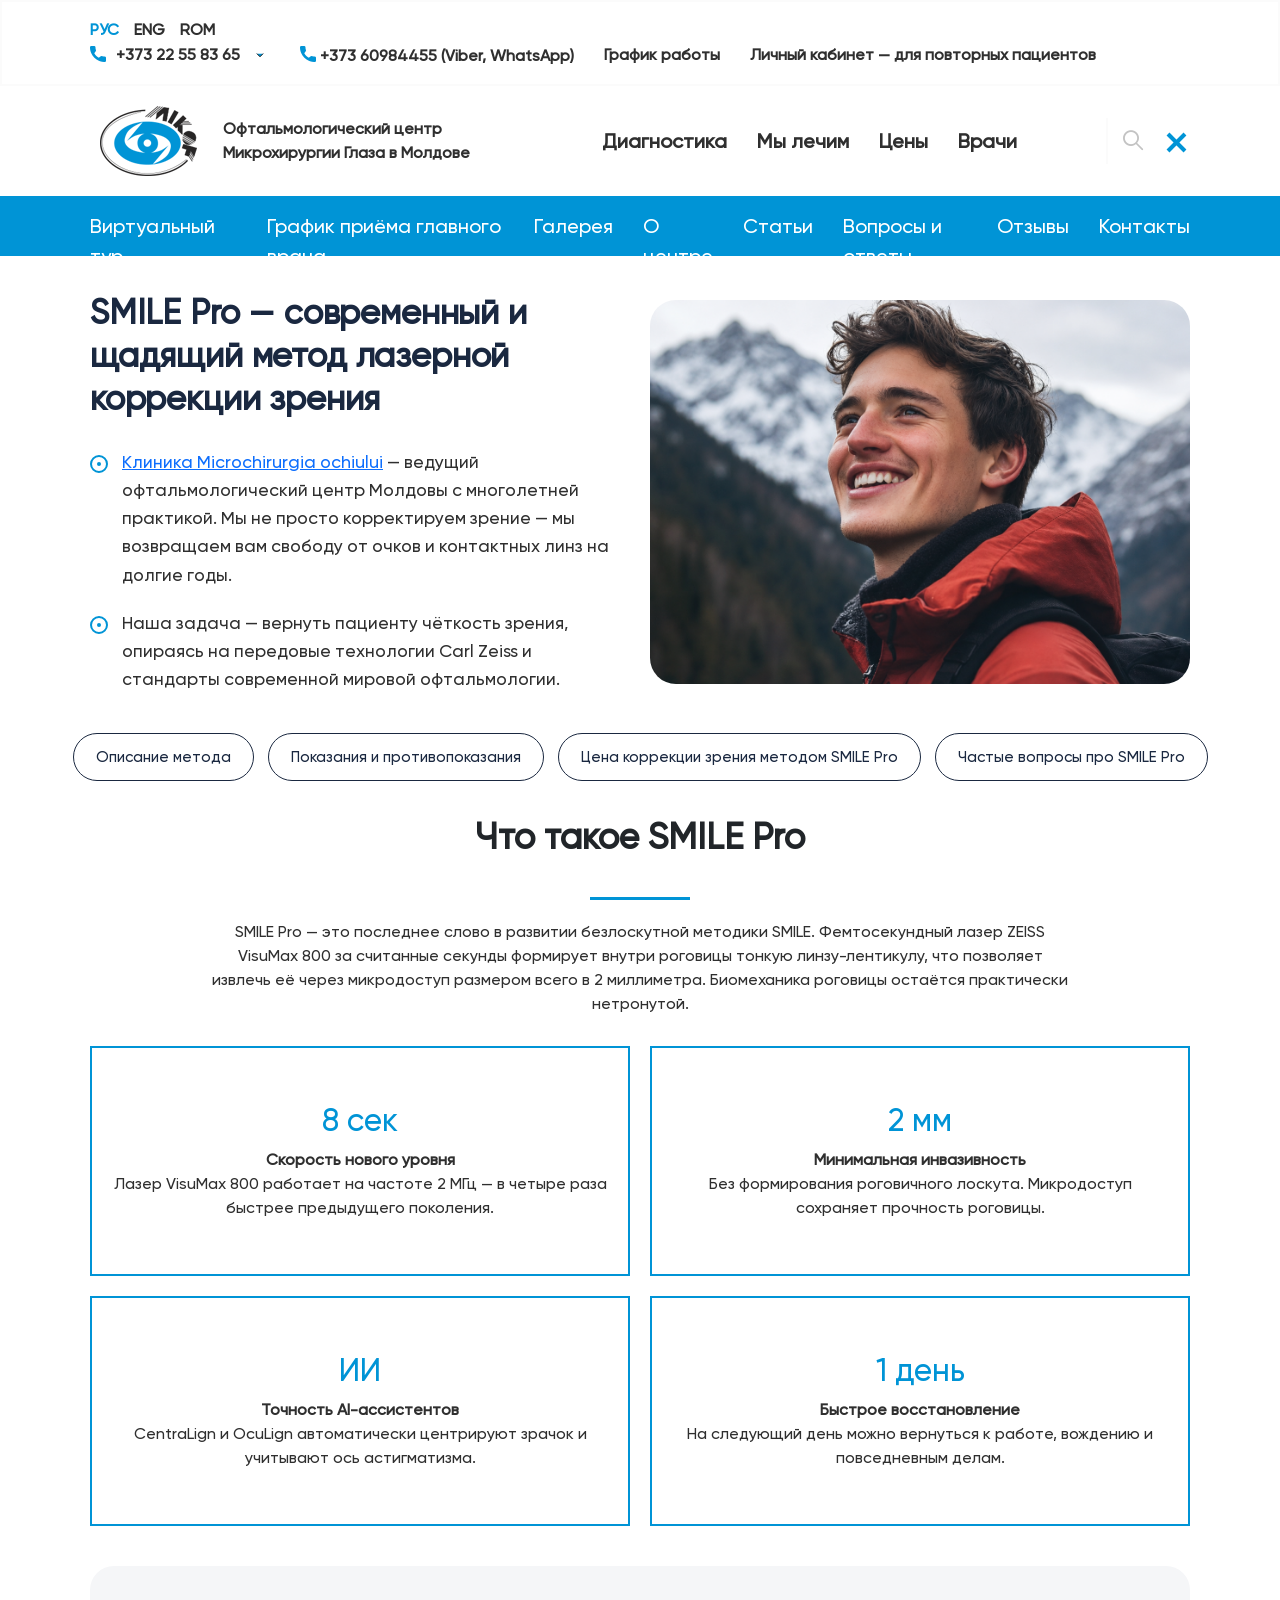
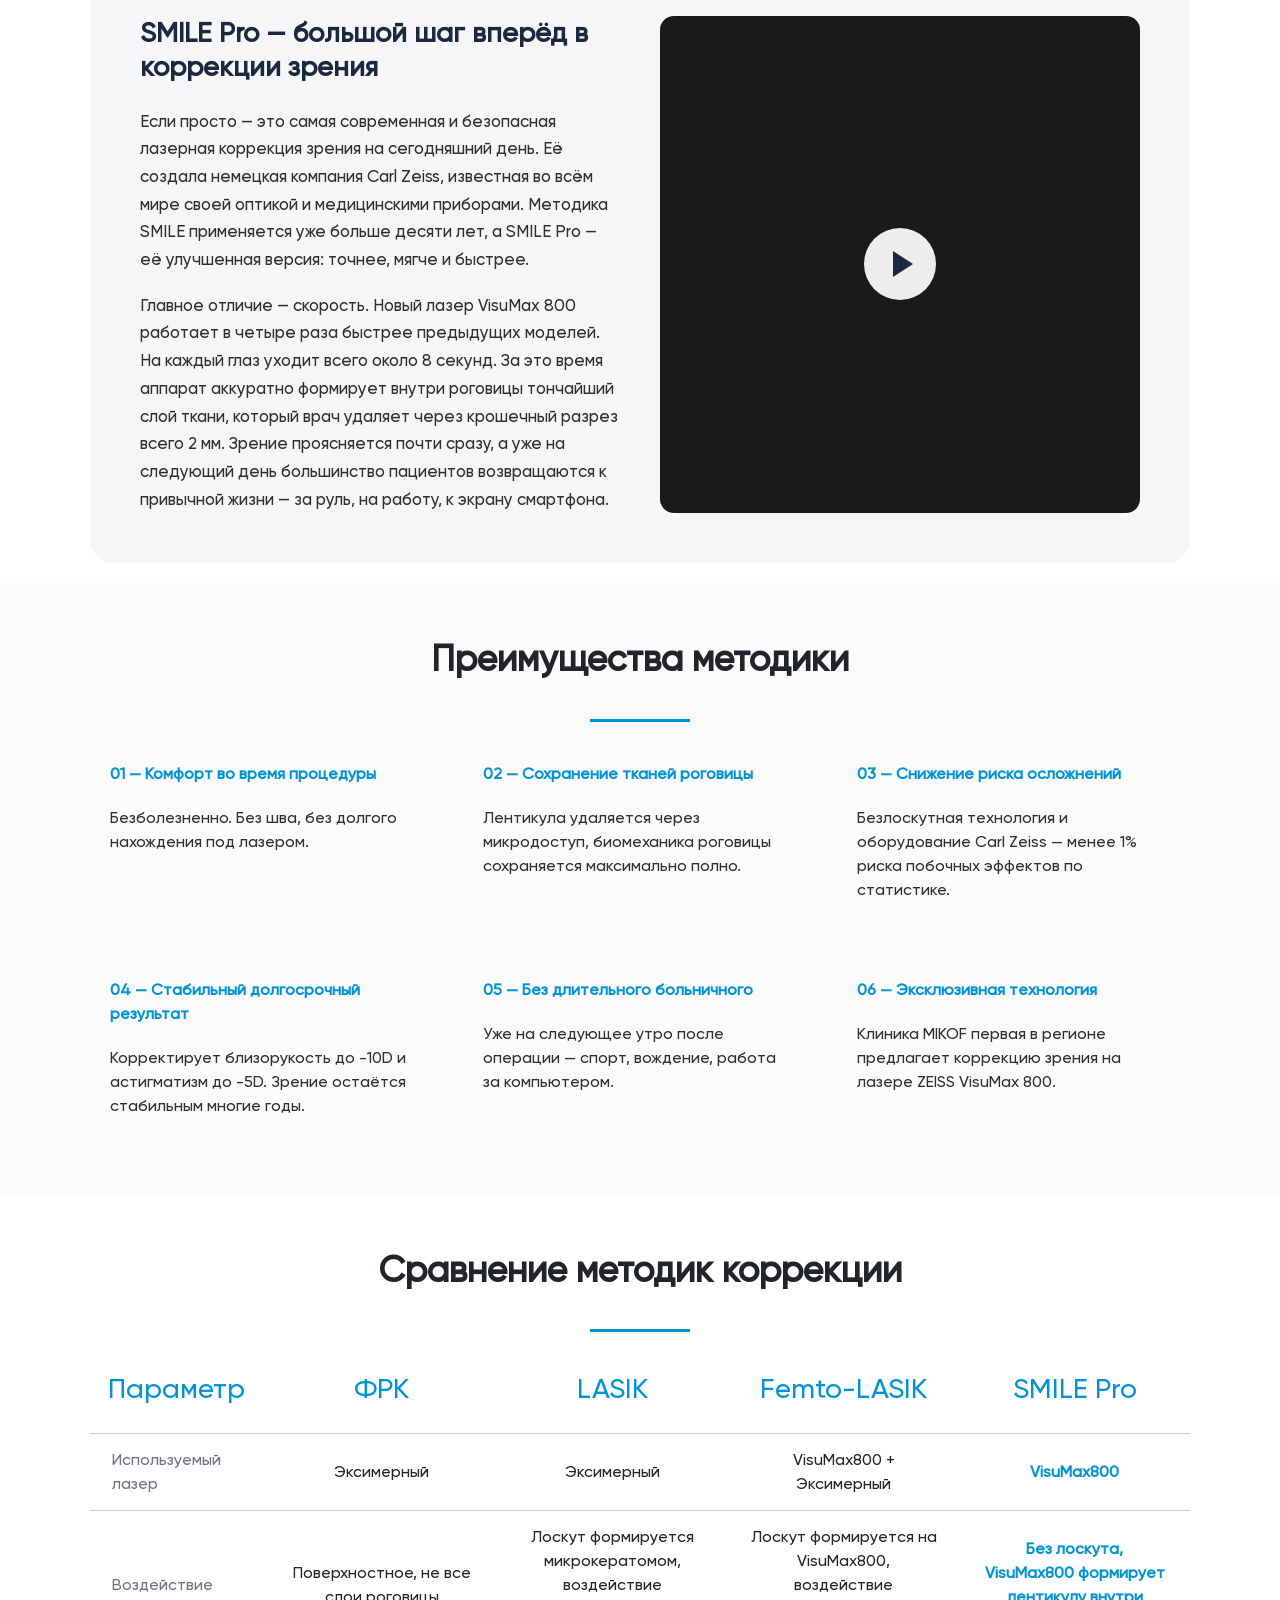
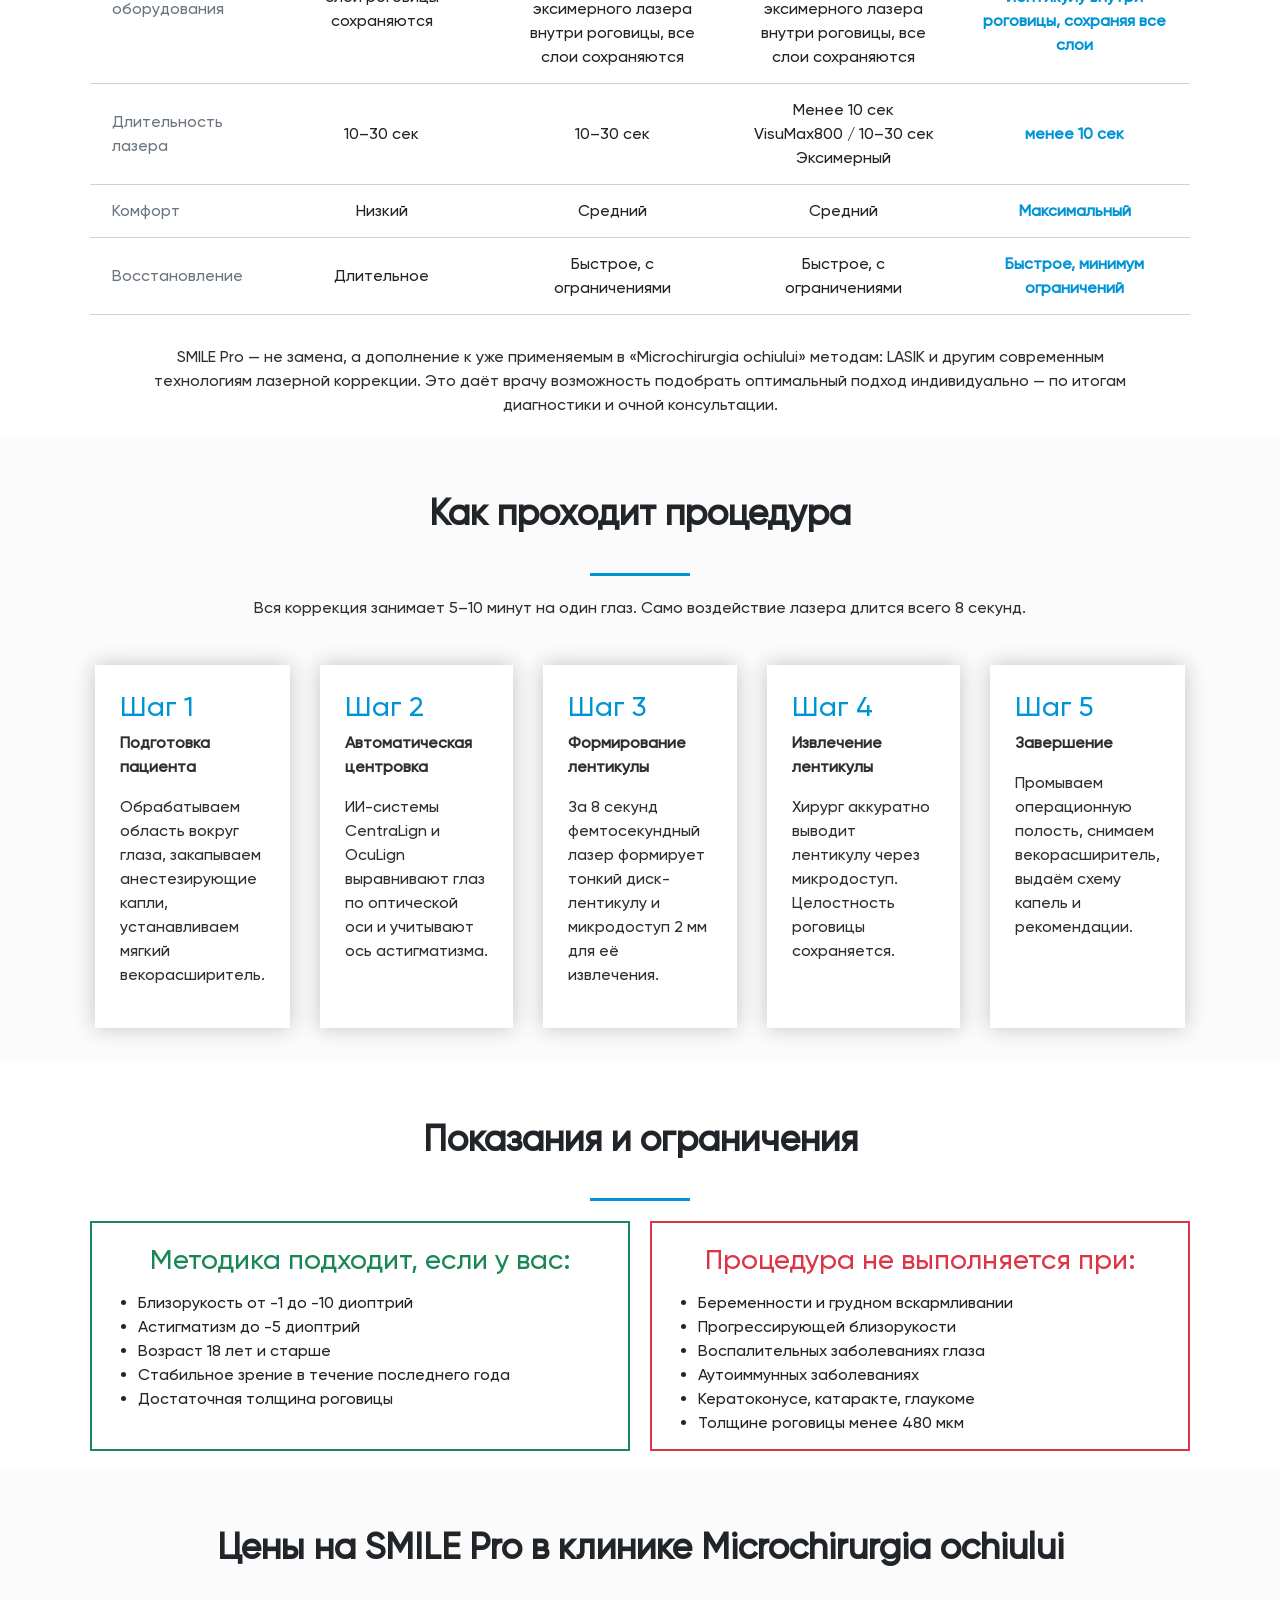
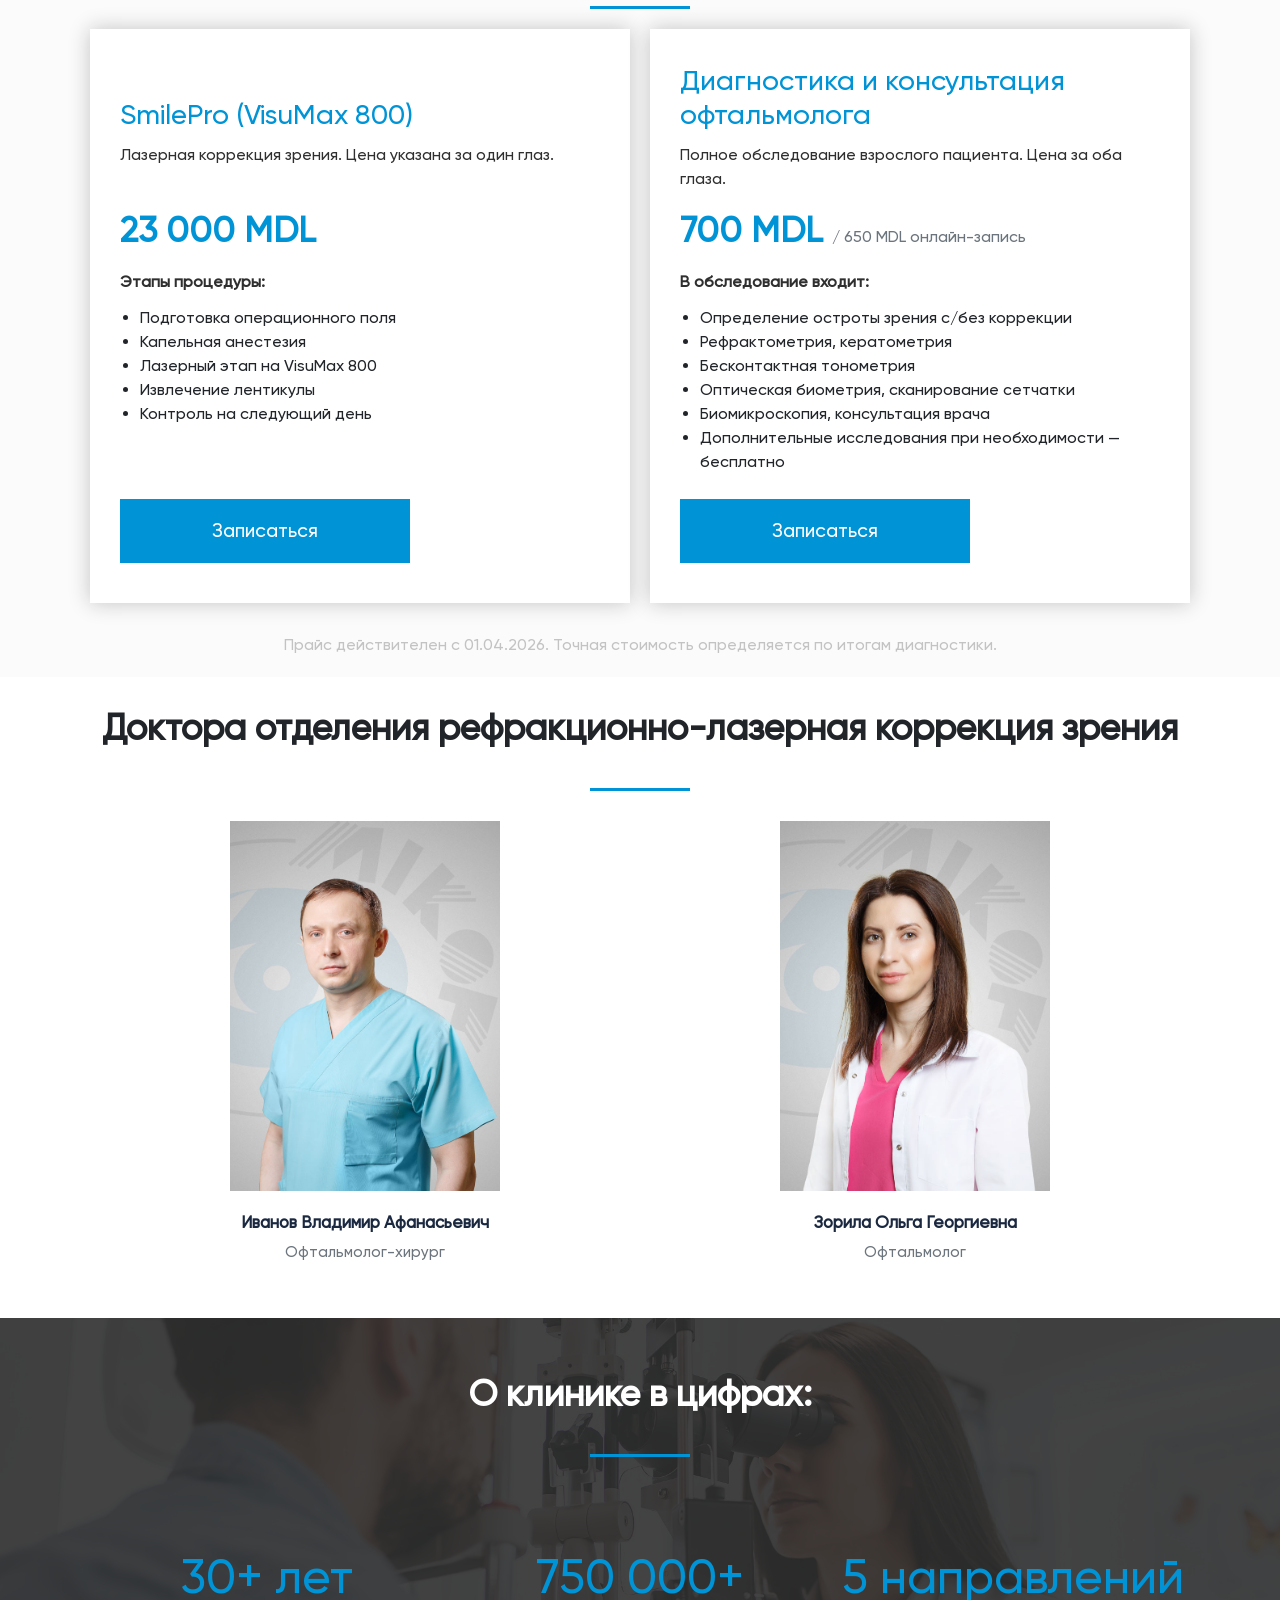
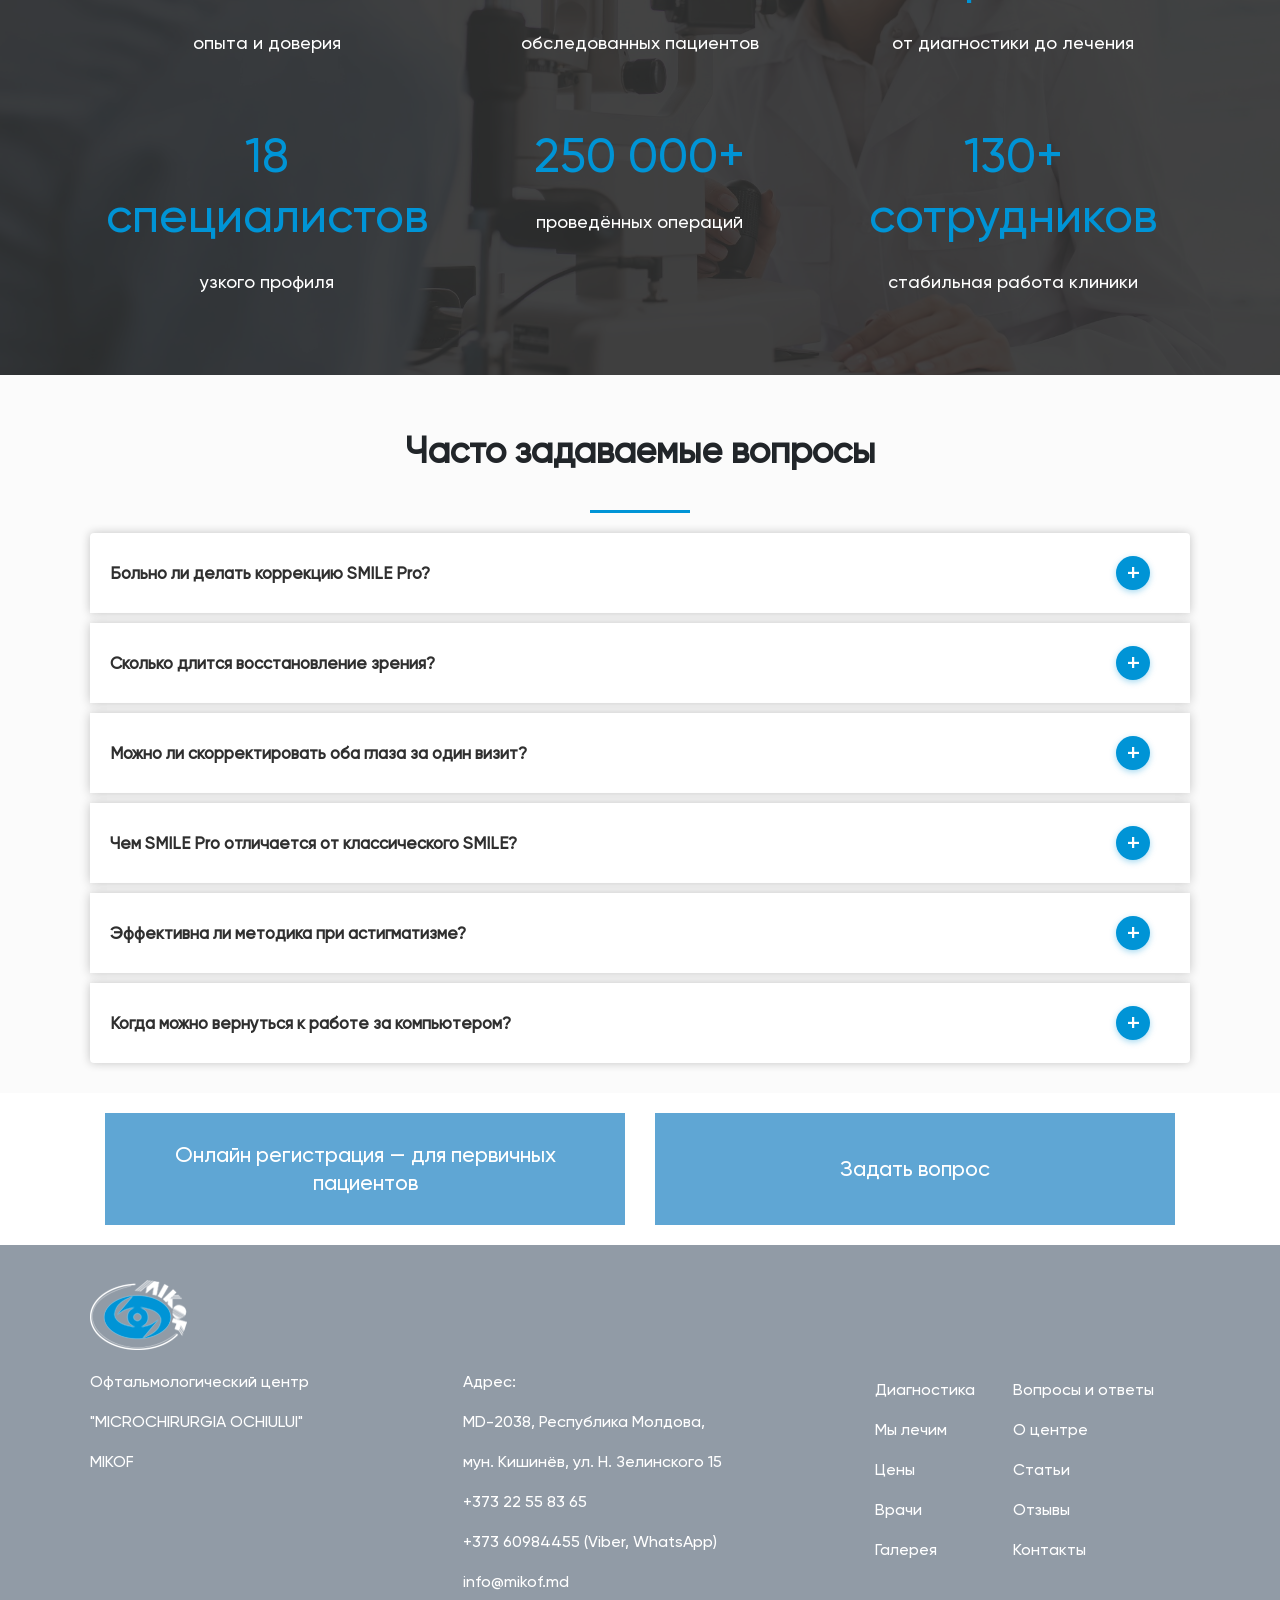
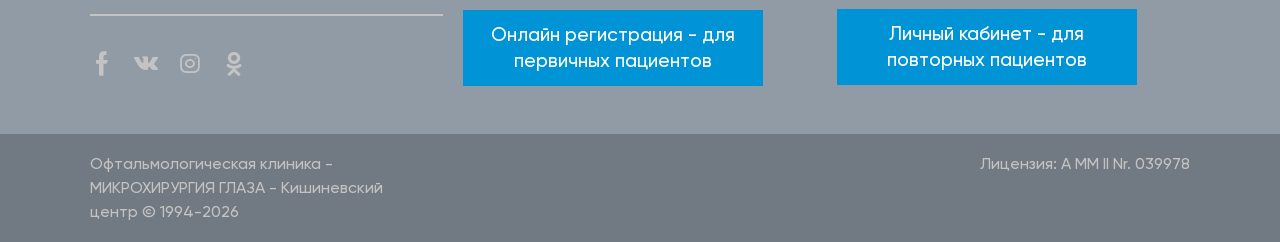
==== commit 04847329: "Обновление главного экрана и блока о клинике - Заголовок H1: новый текст про щадящий метод SMILE Pro" ====
--- a/index.html
+++ b/index.html
@@ -215,10 +215,10 @@
             <div class="row align-items-center">
                 <div class="col-md-6">
                     <div class="intro-content">
-                        <h1 class="intro-title">SMILE Pro — лазерная коррекция зрения за 8 секунд</h1>
+                        <h1 class="intro-title">SMILE Pro — современный и щадящий метод лазерной коррекции зрения</h1>
 
                         <ul class="intro-list">
-                            <li>Клиника MIKOF — ведущий офтальмологический центр Молдовы с многолетней практикой. Мы не просто корректируем зрение — мы возвращаем вам свободу от очков и контактных линз на долгие годы.</li>
+                            <li><a href="https://mikof.md/ru" target="_blank" rel="noopener">Клиника Microchirurgia ochiului</a> — ведущий офтальмологический центр Молдовы с многолетней практикой. Мы не просто корректируем зрение — мы возвращаем вам свободу от очков и контактных линз на долгие годы.</li>
                             <li>Наша задача — вернуть пациенту чёткость зрения, опираясь на передовые технологии Carl Zeiss и стандарты современной мировой офтальмологии.</li>
                         </ul>
                     </div>
@@ -429,6 +429,8 @@
                     </tbody>
                 </table>
             </div>
+
+            <p class="text-center" style="max-width: 980px; margin: 30px auto 0; color: #2f2f2f;">SMILE Pro — не замена, а дополнение к уже применяемым в «Microchirurgia ochiului» методам: LASIK и другим современным технологиям лазерной коррекции. Это даёт врачу возможность подобрать оптимальный подход индивидуально — по итогам диагностики и очной консультации.</p>
         </div>
     </section>
 
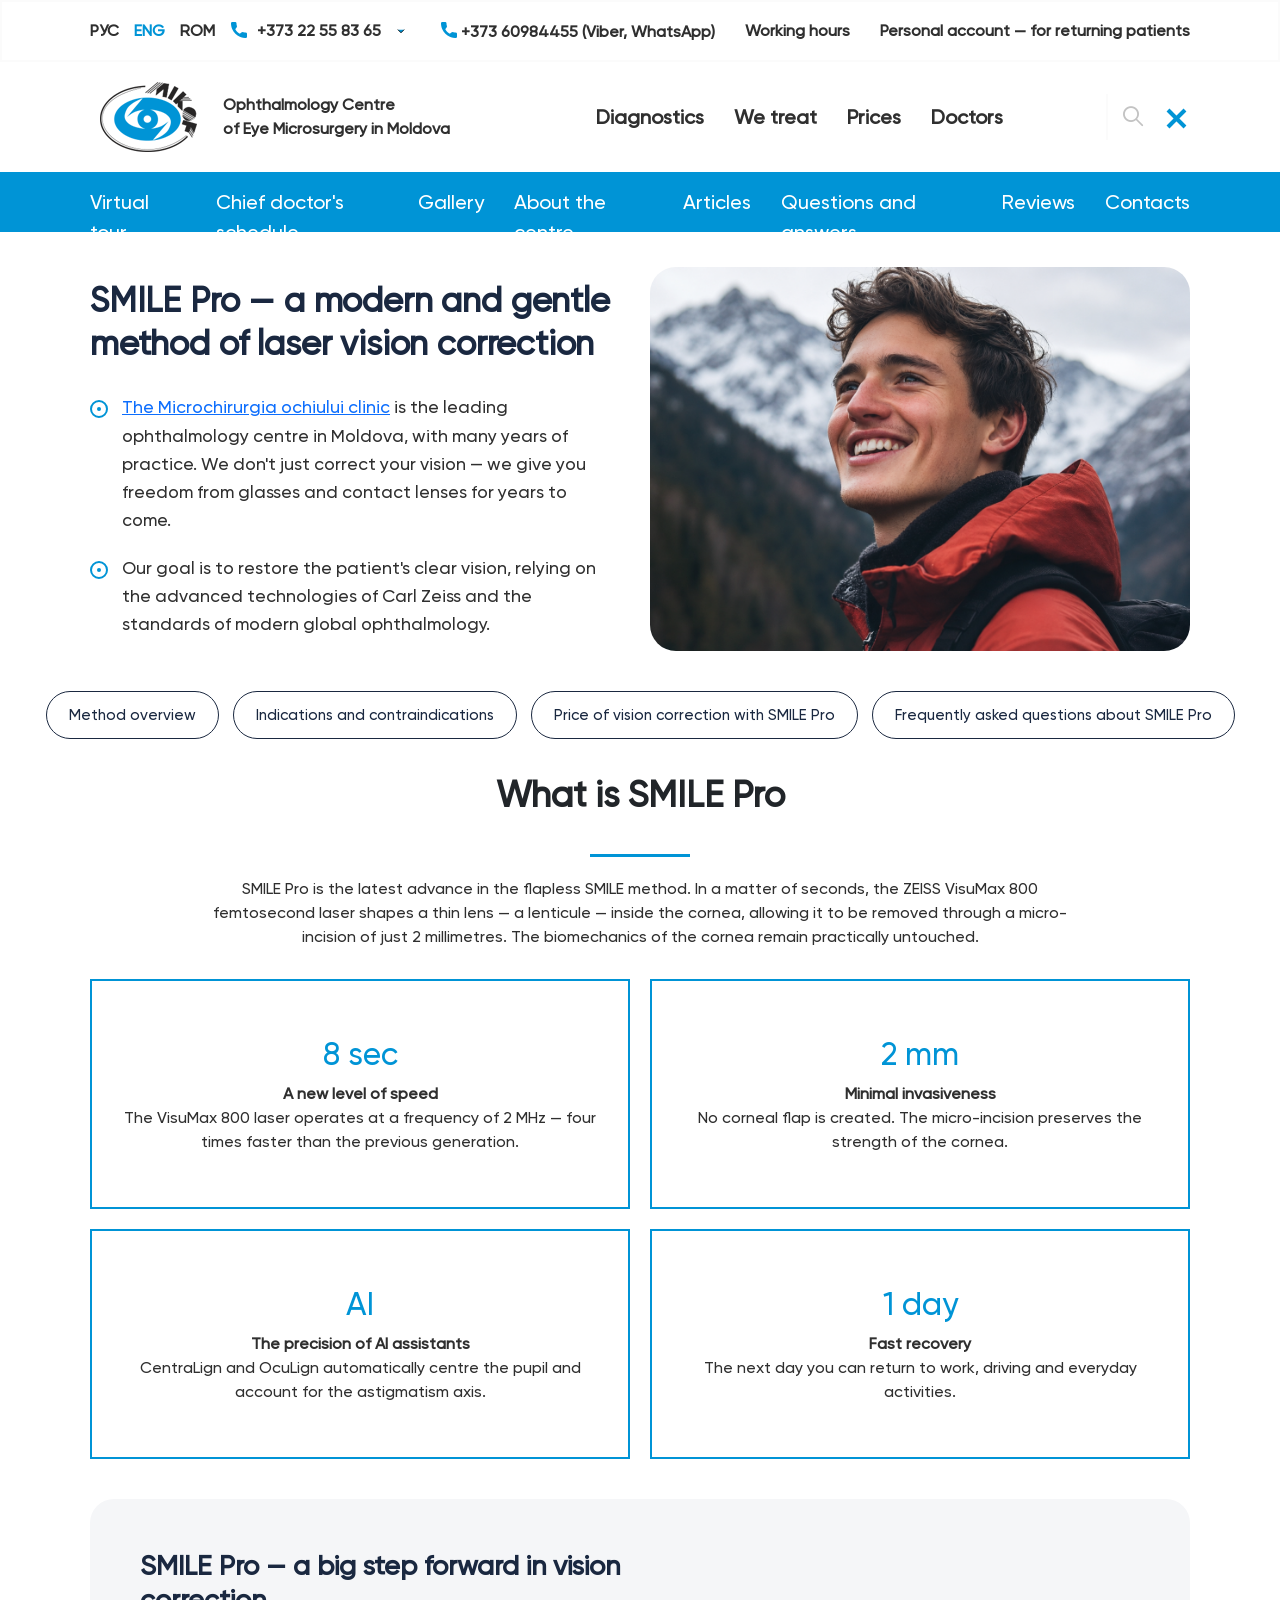
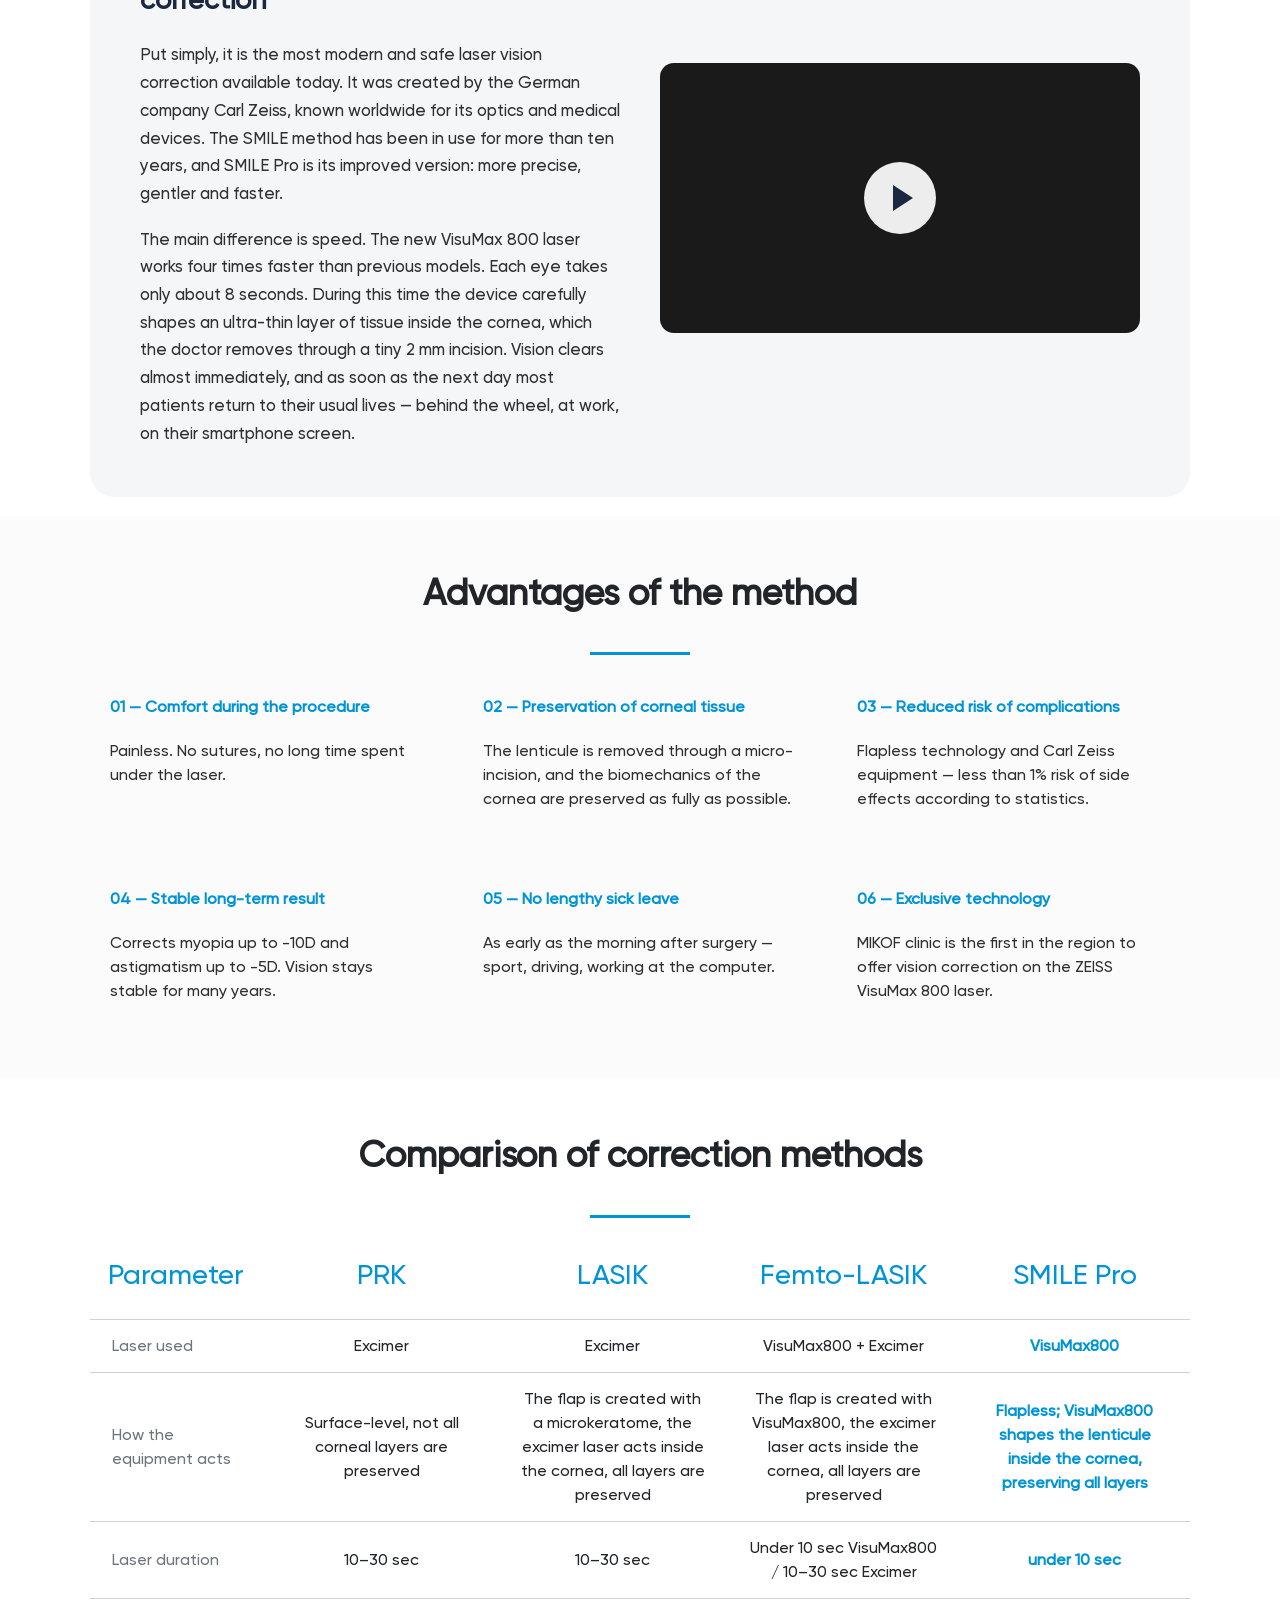
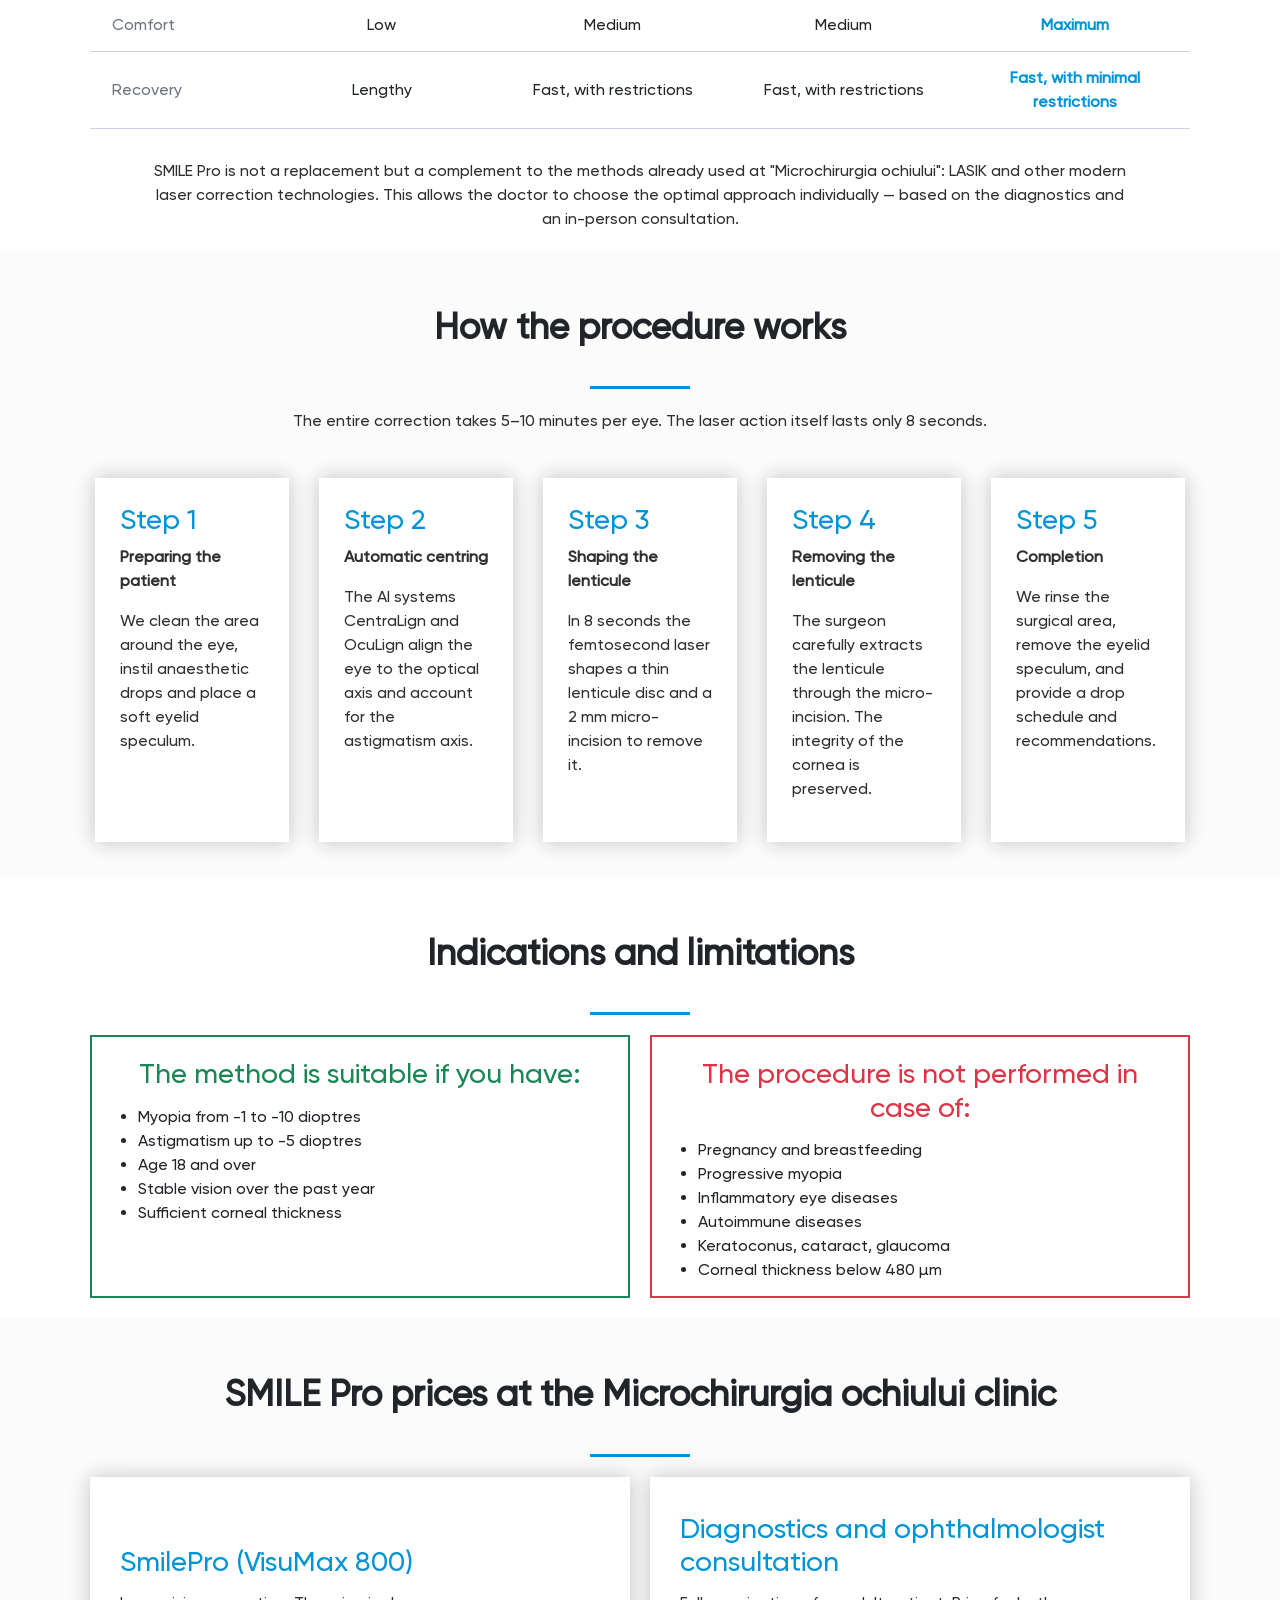
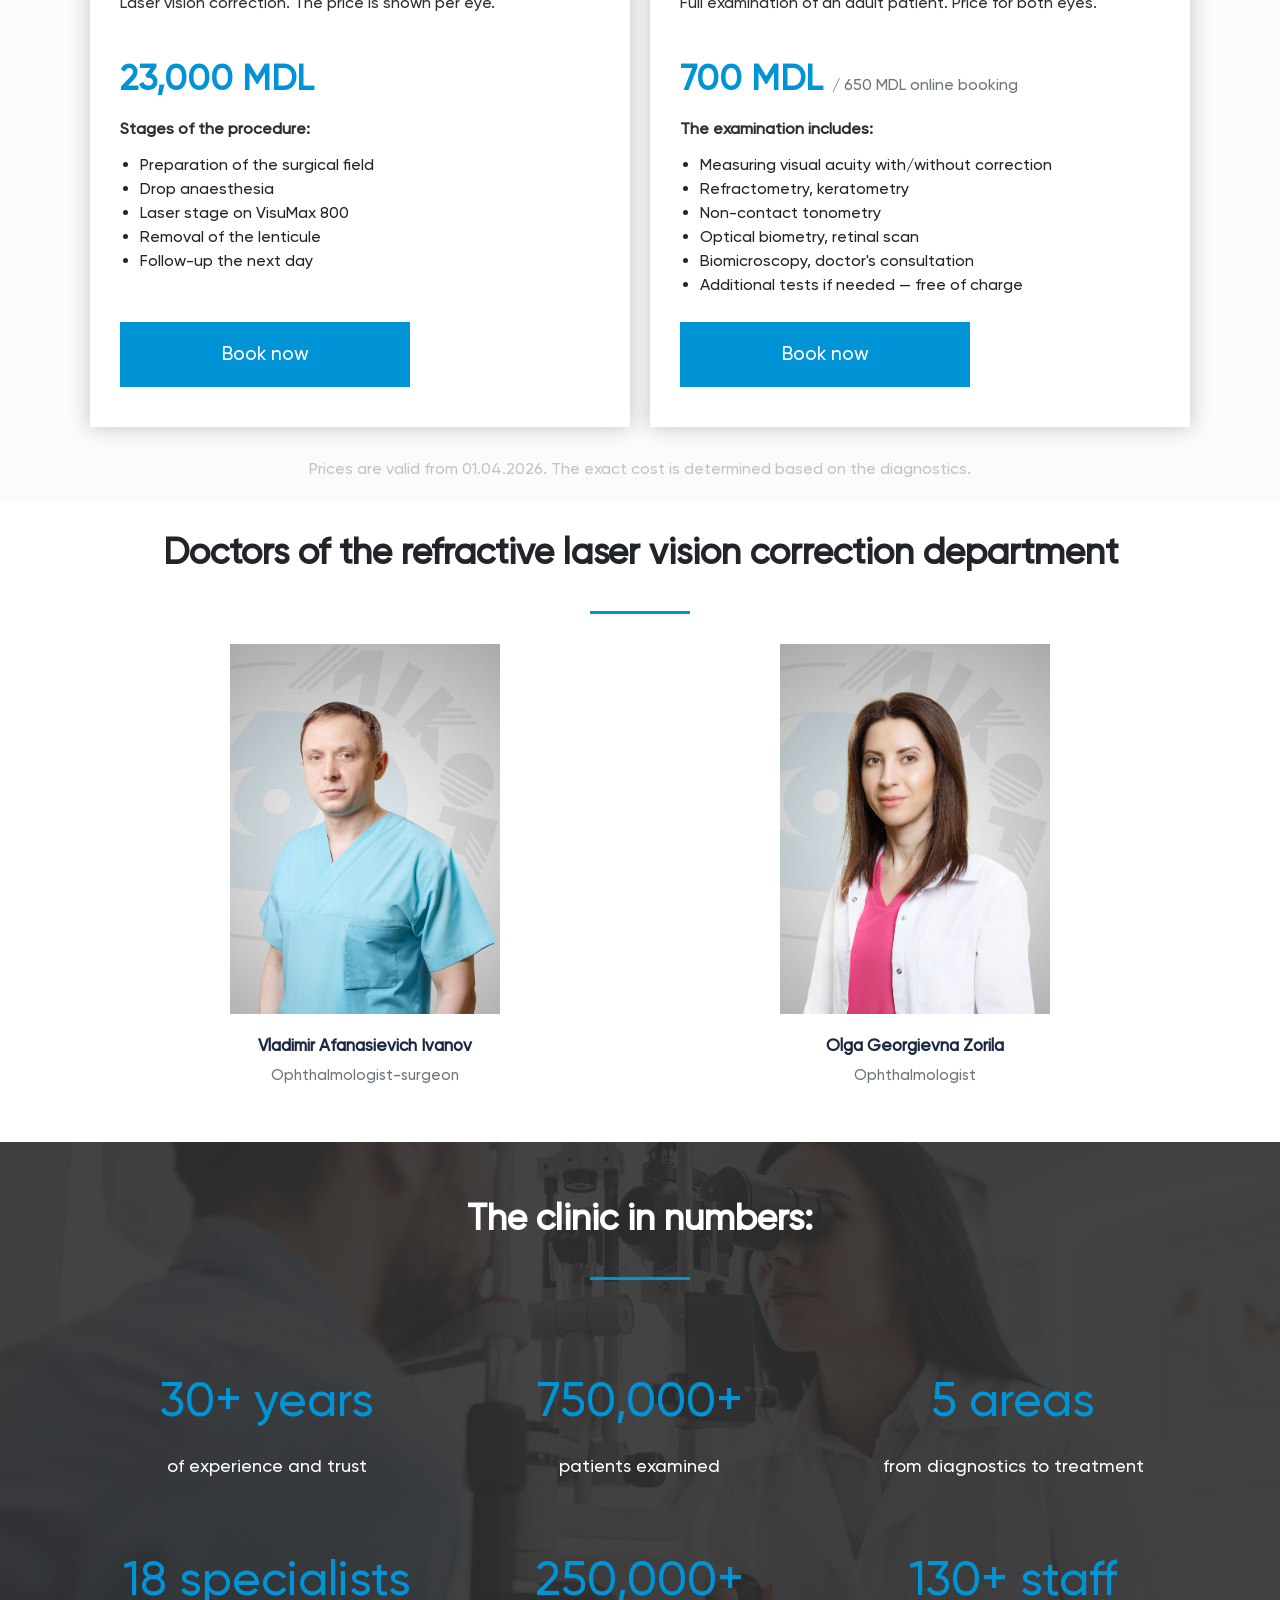
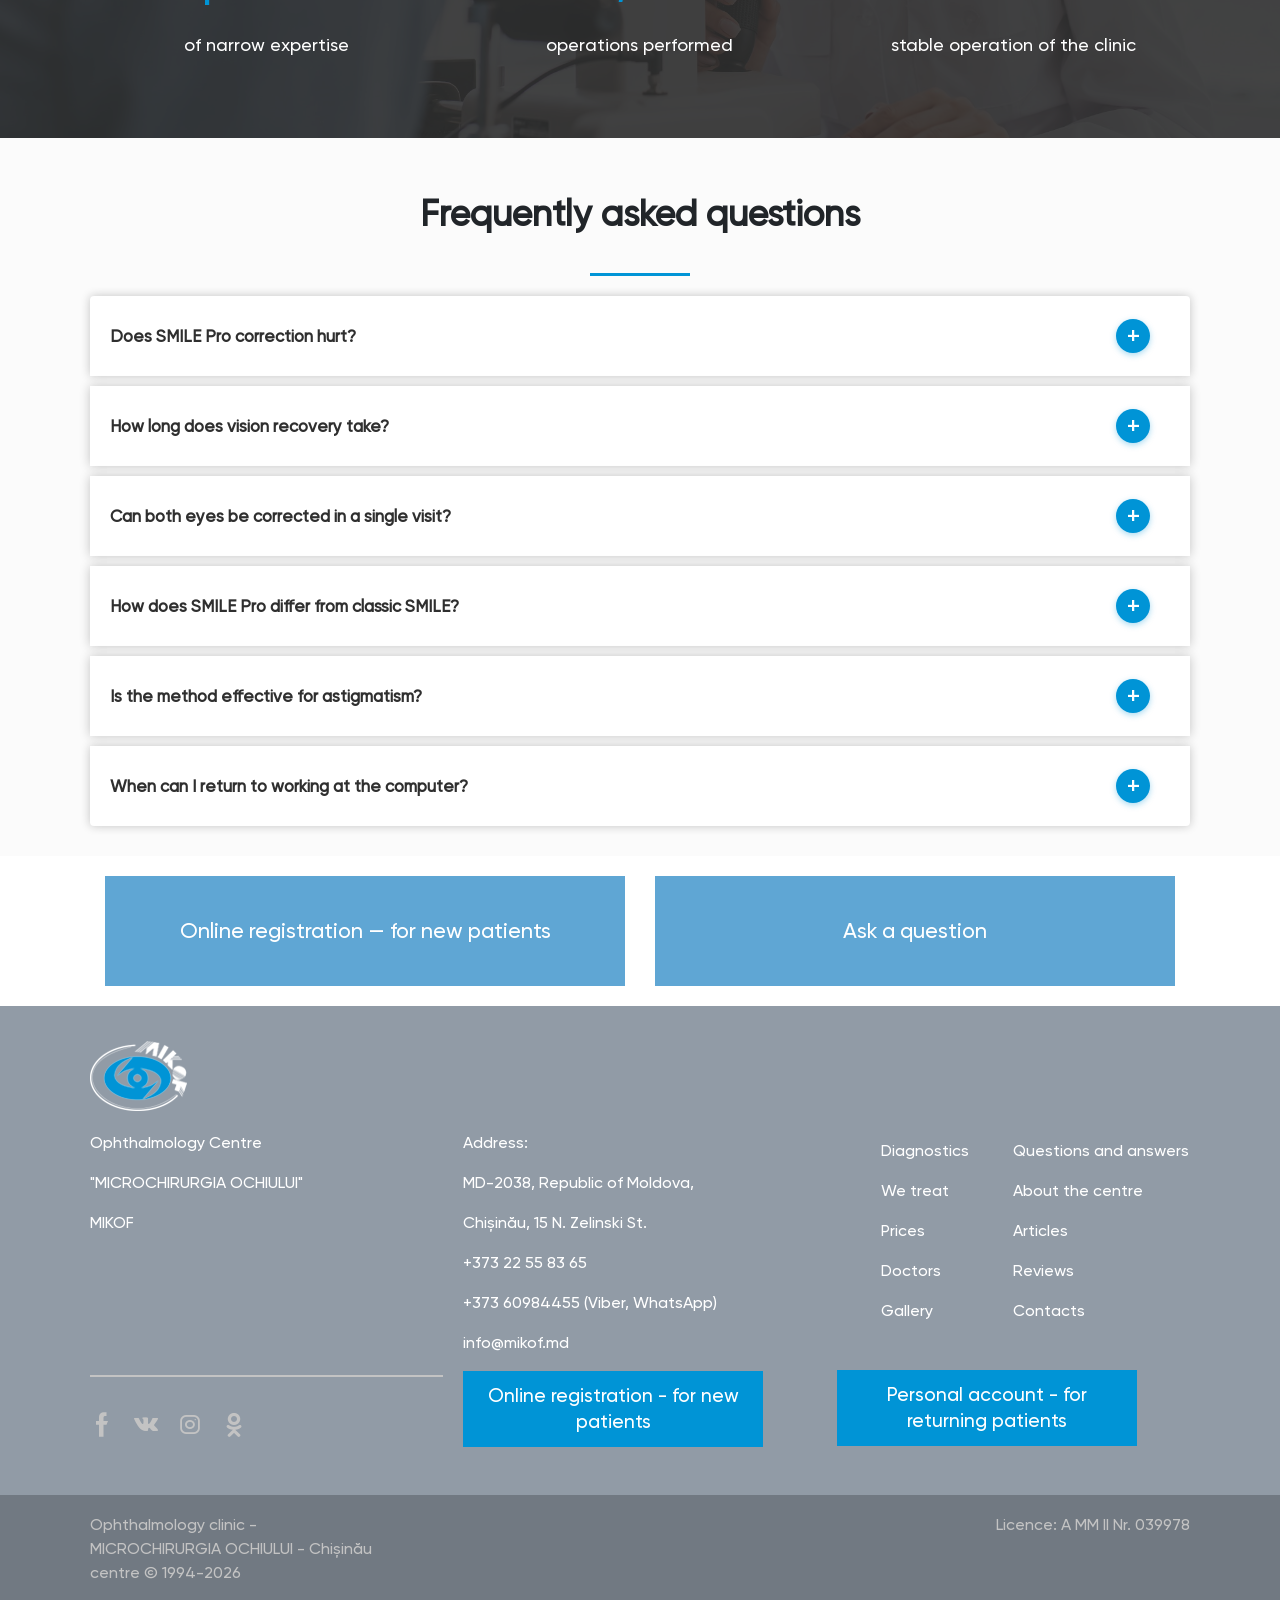
==== commit 7959e4c0: "Мультиязычность: версии RU/RO/EN + видео-блок 16:9 - Добавлены папки ru/ro/en с полными переводами л" ====
--- a/index.html
+++ b/index.html
@@ -3,836 +3,32 @@
 <head>
     <meta charset="UTF-8">
     <meta name="viewport" content="width=device-width, initial-scale=1.0">
-    <title>SMILE Pro на VisuMax 800 — лазерная коррекция зрения | MIKOF</title>
-    <meta name="description" content="Лазерная коррекция зрения по методике SMILE Pro на оборудовании ZEISS VisuMax 800 в клинике MIKOF.">
-    <link rel="shortcut icon" as="image" href="assets/img/favicon.ico">
+    <title>SMILE Pro — VisuMax 800 | MIKOF</title>
+    <link rel="canonical" href="https://olazarev2.github.io/landing-visumax/ru/">
+    <link rel="alternate" hreflang="ru" href="https://olazarev2.github.io/landing-visumax/ru/">
+    <link rel="alternate" hreflang="ro" href="https://olazarev2.github.io/landing-visumax/ro/">
+    <link rel="alternate" hreflang="en" href="https://olazarev2.github.io/landing-visumax/en/">
+    <link rel="alternate" hreflang="x-default" href="https://olazarev2.github.io/landing-visumax/ru/">
 
-    <link rel="stylesheet" href="assets/css/app.css">
-    <link rel="stylesheet" href="assets/css/new-app.css">
-    <link rel="stylesheet" href="assets/css/responsive.css">
-    <link rel="stylesheet" href="styles.css">
+    <!-- Определяем язык браузера и сразу перенаправляем -->
+    <script>
+        (function () {
+            var supported = { ru: 'ru/', ro: 'ro/', en: 'en/' };
+            var lang = (navigator.language || navigator.userLanguage || 'ru').slice(0, 2).toLowerCase();
+            // молдавский (mo) трактуем как румынский
+            if (lang === 'mo' || lang === 'md') { lang = 'ro'; }
+            var target = supported[lang] || 'ru/';
+            window.location.replace('./' + target);
+        })();
+    </script>
+    <!-- Фолбэк, если JavaScript отключён -->
+    <meta http-equiv="refresh" content="0; url=./ru/">
 </head>
 <body>
-
-<header>
-    <nav class="navbar-desktop">
-
-        <div class="navbar-top">
-            <div class="container">
-                <div class="d-flex justify-content-between align-items-center flex-wrap">
-
-                    <div class="lang">
-                        <ul class="nav">
-                            <li class="nav-item">
-                                <a class="nav-link active" href="#">РУС</a>
-                            </li>
-                            <li class="nav-item">
-                                <a class="nav-link" href="#">ENG</a>
-                            </li>
-                            <li class="nav-item">
-                                <a class="nav-link" href="#">ROM</a>
-                            </li>
-                        </ul>
-                    </div>
-
-                    <div>
-                        <ul class="navbar-nav flex-row align-items-center">
-                            <li class="nav-item dropdown_info-contacts-link">
-                                <a class="nav-link phone phone_desktop" href="tel:+37322558365">
-                                    <span class="icon-phone-call"></span>
-                                    +373 22 55 83 65
-                                    <svg class="svg-icon svg-icon_arr-bott link-box__icon dropdown_icon" viewBox="0 0 24 24" fill="none" xmlns="http://www.w3.org/2000/svg" width="14" height="14"><path d="M7 10L12 15L17 10" stroke="#000000" stroke-width="1.5" stroke-linecap="round" stroke-linejoin="round"></path></svg>
-                                </a>
-                            </li>
-                            <li class="nav-item">
-                                <a class="nav-link phone" href="tel:+37360984455">
-                                    <span class="icon-phone-call"></span>
-                                    +373 60984455 (Viber, WhatsApp)
-                                </a>
-                            </li>
-                            <li class="nav-item">
-                                <a class="nav-link" href="https://mikof.md/ru/contact.shtml" target="_blank" rel="noopener">График работы</a>
-                            </li>
-                            <li class="nav-item">
-                                <a class="nav-link" href="#" data-bs-toggle="modal" data-bs-target="#exampleModal">Личный кабинет — для повторных пациентов</a>
-                            </li>
-                        </ul>
-                    </div>
-
-                </div>
-            </div>
-        </div>
-
-        <div class="navbar-center">
-            <div class="container">
-                <div class="d-flex justify-content-between align-items-center flex-wrap">
-                    <div class="d-flex align-items-center">
-                        <div class="logo">
-                            <a class="navbar-brand" href="#"><img src="assets/img/logo.png" class="img-fluid" alt="MIKOF"></a>
-                        </div>
-                        <div class="heading">
-                            <p>Офтальмологический центр</p>
-                            <p>Микрохирургии Глаза в Молдове</p>
-                        </div>
-                    </div>
-                    <div>
-                        <ul id="nav" class="nav">
-                            <li class="nav-item">
-                                <a class="nav-link" href="#about">Диагностика</a>
-                            </li>
-                            <li class="nav-item">
-                                <a class="nav-link" href="#advantages">Мы лечим</a>
-                            </li>
-                            <li class="nav-item">
-                                <a class="nav-link" href="#price">Цены</a>
-                            </li>
-                            <li class="nav-item">
-                                <a class="nav-link" href="#doctors">Врачи</a>
-                            </li>
-                        </ul>
-                    </div>
-
-                    <div class="collapse-btn-group d-flex">
-                        <div id="search-field" class="search d-flex">
-                            <form action="#" class="form-search" id="form-search" onsubmit="return false;">
-                                <input id="search-input" type="text" name="phrase" class="search-field form-control" placeholder="Поиск...">
-                                <button type="submit" id="submit-btn" class="submit-btn"><span class="icon-loupe"></span></button>
-                            </form>
-                            <button id="search-btn" class="search-btn">
-                                <span class="icon-loupe"></span>
-                            </button>
-                        </div>
-                        <div id="desk-collapse-btn" class="collapse-btn open">
-                            <button class="navbar-toggler">
-                                <span></span>
-                                <span></span>
-                                <span></span>
-                            </button>
-                        </div>
-                    </div>
-                </div>
-            </div>
-        </div>
-
-        <div class="navbar-bootom open" id="navbarNavDesk">
-            <div class="container">
-                <div class="d-flex justify-content-between align-items-center position-relative">
-                    <ul class="nav justify-content-end">
-                        <li class="nav-item">
-                            <a class="nav-link" href="https://mikof.md/virtualtour/index.html" target="_blank" rel="noopener">Виртуальный тур</a>
-                        </li>
-                        <li class="nav-item">
-                            <a class="nav-link" href="#doctors">График приёма главного врача</a>
-                        </li>
-                    </ul>
-
-                    <ul class="nav justify-content-end">
-                        <li class="nav-item">
-                            <a class="nav-link" href="https://mikof.md/ru/gallery.shtml" target="_blank" rel="noopener">Галерея</a>
-                        </li>
-                        <li class="nav-item">
-                            <a class="nav-link" href="https://mikof.md/ru/clinic.shtml" target="_blank" rel="noopener">О центре</a>
-                        </li>
-                        <li class="nav-item">
-                            <a class="nav-link" href="https://mikof.md/ru/articles.shtml" target="_blank" rel="noopener">Статьи</a>
-                        </li>
-                        <li class="nav-item">
-                            <a class="nav-link" href="#faq">Вопросы и ответы</a>
-                        </li>
-                        <li class="nav-item">
-                            <a class="nav-link" href="https://mikof.md/ru/reviews.shtml" target="_blank" rel="noopener">Отзывы</a>
-                        </li>
-                        <li class="nav-item">
-                            <a class="nav-link" href="https://mikof.md/ru/contact.shtml" target="_blank" rel="noopener">Контакты</a>
-                        </li>
-                    </ul>
-                </div>
-            </div>
-        </div>
-    </nav>
-
-    <nav class="navbar navbar-expand-md">
-        <div class="d-flex justify-content-between align-items-center tabs">
-            <div class="d-flex align-items-center">
-                <div class="logo">
-                    <a class="navbar-brand" href="#"><img src="assets/img/logo.png" class="img-fluid" alt="MIKOF"></a>
-                </div>
-                <div class="lang">
-                    <ul class="nav">
-                        <li class="nav-item">
-                            <a class="nav-link active" href="#">РУС</a>
-                        </li>
-                        <li class="nav-item">
-                            <a class="nav-link" href="#">ENG</a>
-                        </li>
-                        <li class="nav-item">
-                            <a class="nav-link" href="#">ROM</a>
-                        </li>
-                    </ul>
-                </div>
-            </div>
-            <div class="d-flex align-items-center">
-                <div class="tab phone">
-                    <a href="tel:+37322558365"><span class="icon-phone-call"></span></a>
-                </div>
-                <div class="tab">
-                    <div id="mobile-search-btn" class="search-tab">
-                        <span class="icon-loupe"></span>
-                    </div>
-                </div>
-                <div id="collapse-btn" class="tab collapse-btn">
-                    <button class="navbar-toggler" type="button" data-bs-toggle="collapse" data-bs-target="#navbarNav" aria-controls="navbarNav" aria-expanded="false" aria-label="Меню">
-                        <span></span>
-                        <span></span>
-                        <span></span>
-                    </button>
-                </div>
-            </div>
-        </div>
-
-        <div class="collapse navbar-collapse" id="navbarNav">
-            <ul class="navbar-nav">
-                <li class="nav-item"><a class="nav-link" href="#about">Диагностика</a></li>
-                <li class="nav-item"><a class="nav-link" href="#advantages">Мы лечим</a></li>
-                <li class="nav-item"><a class="nav-link" href="#price">Цены</a></li>
-                <li class="nav-item"><a class="nav-link" href="#doctors">Врачи</a></li>
-                <li class="nav-item"><a class="nav-link" href="https://mikof.md/ru/gallery.shtml" target="_blank" rel="noopener">Галерея</a></li>
-                <li class="nav-item"><a class="nav-link" href="https://mikof.md/ru/clinic.shtml" target="_blank" rel="noopener">О центре</a></li>
-                <li class="nav-item"><a class="nav-link" href="https://mikof.md/ru/articles.shtml" target="_blank" rel="noopener">Статьи</a></li>
-                <li class="nav-item"><a class="nav-link" href="#faq">Вопросы и ответы</a></li>
-                <li class="nav-item"><a class="nav-link" href="https://mikof.md/ru/reviews.shtml" target="_blank" rel="noopener">Отзывы</a></li>
-                <li class="nav-item"><a class="nav-link" href="https://mikof.md/ru/contact.shtml" target="_blank" rel="noopener">Контакты</a></li>
-            </ul>
-        </div>
-    </nav>
-</header>
-
-<main>
-
-    <!-- INTRO -->
-    <section class="intro-smile">
-        <div class="container">
-            <div class="row align-items-center">
-                <div class="col-md-6">
-                    <div class="intro-content">
-                        <h1 class="intro-title">SMILE Pro — современный и щадящий метод лазерной коррекции зрения</h1>
-
-                        <ul class="intro-list">
-                            <li><a href="https://mikof.md/ru" target="_blank" rel="noopener">Клиника Microchirurgia ochiului</a> — ведущий офтальмологический центр Молдовы с многолетней практикой. Мы не просто корректируем зрение — мы возвращаем вам свободу от очков и контактных линз на долгие годы.</li>
-                            <li>Наша задача — вернуть пациенту чёткость зрения, опираясь на передовые технологии Carl Zeiss и стандарты современной мировой офтальмологии.</li>
-                        </ul>
-                    </div>
-                </div>
-                <div class="col-md-6">
-                    <div class="intro-photo">
-                        <img src="assets/img/couple.png" alt="Пациент клиники MIKOF" class="intro-photo__img">
-                    </div>
-                </div>
-            </div>
-        </div>
-    </section>
-
-    <!-- QUICK NAV PILLS -->
-    <section class="intro-nav">
-        <div class="container">
-            <div class="intro-nav__row">
-                <a href="#about" class="intro-nav__pill">Описание метода</a>
-                <a href="#indications" class="intro-nav__pill">Показания и противопоказания</a>
-                <a href="#price" class="intro-nav__pill">Цена коррекции зрения методом SMILE Pro</a>
-                <a href="#faq" class="intro-nav__pill">Частые вопросы про SMILE Pro</a>
-            </div>
-        </div>
-    </section>
-
-    <!-- ABOUT THE METHOD -->
-    <section id="about">
-        <div class="container">
-            <div class="b-bottom heading-center">
-                <h2>Что такое SMILE Pro</h2>
-            </div>
-            <p class="text-center" style="max-width: 860px; margin: 0 auto 30px;">SMILE Pro — это последнее слово в развитии безлоскутной методики SMILE. Фемтосекундный лазер ZEISS VisuMax 800 за считанные секунды формирует внутри роговицы тонкую линзу-лентикулу, что позволяет извлечь её через микродоступ размером всего в 2 миллиметра. Биомеханика роговицы остаётся практически нетронутой.</p>
-
-            <div class="row">
-                <div class="col-md-3 col-sm-6">
-                    <div class="border-block" style="margin: 10px auto; min-height: 230px;">
-                        <h3 style="color:#0094d6; font-size: 2rem;">8 сек</h3>
-                        <p><b>Скорость нового уровня</b></p>
-                        <p>Лазер VisuMax 800 работает на частоте 2 МГц — в четыре раза быстрее предыдущего поколения.</p>
-                    </div>
-                </div>
-                <div class="col-md-3 col-sm-6">
-                    <div class="border-block" style="margin: 10px auto; min-height: 230px;">
-                        <h3 style="color:#0094d6; font-size: 2rem;">2 мм</h3>
-                        <p><b>Минимальная инвазивность</b></p>
-                        <p>Без формирования роговичного лоскута. Микродоступ сохраняет прочность роговицы.</p>
-                    </div>
-                </div>
-                <div class="col-md-3 col-sm-6">
-                    <div class="border-block" style="margin: 10px auto; min-height: 230px;">
-                        <h3 style="color:#0094d6; font-size: 2rem;">ИИ</h3>
-                        <p><b>Точность AI-ассистентов</b></p>
-                        <p>CentraLign и OcuLign автоматически центрируют зрачок и учитывают ось астигматизма.</p>
-                    </div>
-                </div>
-                <div class="col-md-3 col-sm-6">
-                    <div class="border-block" style="margin: 10px auto; min-height: 230px;">
-                        <h3 style="color:#0094d6; font-size: 2rem;">1 день</h3>
-                        <p><b>Быстрое восстановление</b></p>
-                        <p>На следующий день можно вернуться к работе, вождению и повседневным делам.</p>
-                    </div>
-                </div>
-            </div>
-        </div>
-    </section>
-
-    <!-- SMILE PRO — простыми словами + видео -->
-    <section id="smile-pro-explained" class="smile-explain">
-        <div class="container">
-            <div class="smile-explain__card">
-                <div class="smile-explain__row">
-                    <div class="smile-explain__text">
-                        <h3 class="smile-explain__title">SMILE Pro — большой шаг вперёд в коррекции зрения</h3>
-                        <p>Если просто — это самая современная и безопасная лазерная коррекция зрения на сегодняшний день. Её создала немецкая компания Carl Zeiss, известная во всём мире своей оптикой и медицинскими приборами. Методика SMILE применяется уже больше десяти лет, а SMILE Pro — её улучшенная версия: точнее, мягче и быстрее.</p>
-                        <p>Главное отличие — скорость. Новый лазер VisuMax 800 работает в четыре раза быстрее предыдущих моделей. На каждый глаз уходит всего около 8 секунд. За это время аппарат аккуратно формирует внутри роговицы тончайший слой ткани, который врач удаляет через крошечный разрез всего 2 мм. Зрение проясняется почти сразу, а уже на следующий день большинство пациентов возвращаются к привычной жизни — за руль, на работу, к экрану смартфона.</p>
-                    </div>
-                    <div class="smile-explain__media">
-                        <div class="smile-explain__video" aria-label="Видео о работе SMILE Pro">
-                            <span class="smile-explain__play" aria-hidden="true"></span>
-                        </div>
-                    </div>
-                </div>
-            </div>
-        </div>
-    </section>
-
-    <!-- ADVANTAGES -->
-    <section id="advantages" class="light-grey-bg">
-        <div class="container">
-            <div class="b-bottom heading-center">
-                <h2>Преимущества методики</h2>
-            </div>
-
-            <div class="row">
-                <div class="col-md-4">
-                    <div class="block-item" style="padding: 20px;">
-                        <div class="block-item__title" style="color:#0094d6;">01 — Комфорт во время процедуры</div>
-                        <div class="block-item__body">
-                            <p>Безболезненно. Без шва, без долгого нахождения под лазером.</p>
-                        </div>
-                    </div>
-                </div>
-                <div class="col-md-4">
-                    <div class="block-item" style="padding: 20px;">
-                        <div class="block-item__title" style="color:#0094d6;">02 — Сохранение тканей роговицы</div>
-                        <div class="block-item__body">
-                            <p>Лентикула удаляется через микродоступ, биомеханика роговицы сохраняется максимально полно.</p>
-                        </div>
-                    </div>
-                </div>
-                <div class="col-md-4">
-                    <div class="block-item" style="padding: 20px;">
-                        <div class="block-item__title" style="color:#0094d6;">03 — Снижение риска осложнений</div>
-                        <div class="block-item__body">
-                            <p>Безлоскутная технология и оборудование Carl Zeiss — менее 1% риска побочных эффектов по статистике.</p>
-                        </div>
-                    </div>
-                </div>
-                <div class="col-md-4">
-                    <div class="block-item" style="padding: 20px;">
-                        <div class="block-item__title" style="color:#0094d6;">04 — Стабильный долгосрочный результат</div>
-                        <div class="block-item__body">
-                            <p>Корректирует близорукость до -10D и астигматизм до -5D. Зрение остаётся стабильным многие годы.</p>
-                        </div>
-                    </div>
-                </div>
-                <div class="col-md-4">
-                    <div class="block-item" style="padding: 20px;">
-                        <div class="block-item__title" style="color:#0094d6;">05 — Без длительного больничного</div>
-                        <div class="block-item__body">
-                            <p>Уже на следующее утро после операции — спорт, вождение, работа за компьютером.</p>
-                        </div>
-                    </div>
-                </div>
-                <div class="col-md-4">
-                    <div class="block-item" style="padding: 20px;">
-                        <div class="block-item__title" style="color:#0094d6;">06 — Эксклюзивная технология</div>
-                        <div class="block-item__body">
-                            <p>Клиника MIKOF первая в регионе предлагает коррекцию зрения на лазере ZEISS VisuMax 800.</p>
-                        </div>
-                    </div>
-                </div>
-            </div>
-        </div>
-    </section>
-
-    <!-- COMPARISON TABLE -->
-    <section id="compare">
-        <div class="container">
-            <div class="b-bottom heading-center">
-                <h2>Сравнение методик коррекции</h2>
-            </div>
-
-            <div class="compare-table" style="max-width: 1280px; margin: 0 auto;">
-                <table>
-                    <colgroup>
-                        <col class="col-param">
-                        <col class="col-method">
-                        <col class="col-method">
-                        <col class="col-method">
-                        <col class="col-method">
-                    </colgroup>
-                    <thead>
-                        <tr>
-                            <th><h3>Параметр</h3></th>
-                            <th><h3>ФРК</h3></th>
-                            <th><h3>LASIK</h3></th>
-                            <th><h3>Femto-LASIK</h3></th>
-                            <th><h3>SMILE Pro</h3></th>
-                        </tr>
-                    </thead>
-                    <tbody>
-                        <tr>
-                            <td data-label="Параметр">Используемый лазер</td>
-                            <td data-label="ФРК">Эксимерный</td>
-                            <td data-label="LASIK">Эксимерный</td>
-                            <td data-label="Femto-LASIK">VisuMax800 + Эксимерный</td>
-                            <td data-label="SMILE Pro" class="cell-pro"><b>VisuMax800</b></td>
-                        </tr>
-                        <tr>
-                            <td data-label="Параметр">Воздействие оборудования</td>
-                            <td data-label="ФРК">Поверхностное, не все слои роговицы сохраняются</td>
-                            <td data-label="LASIK">Лоскут формируется микрокератомом, воздействие эксимерного лазера внутри роговицы, все слои сохраняются</td>
-                            <td data-label="Femto-LASIK">Лоскут формируется на VisuMax800, воздействие эксимерного лазера внутри роговицы, все слои сохраняются</td>
-                            <td data-label="SMILE Pro" class="cell-pro"><b>Без лоскута, VisuMax800 формирует лентикулу внутри роговицы, сохраняя все слои</b></td>
-                        </tr>
-                        <tr>
-                            <td data-label="Параметр">Длительность лазера</td>
-                            <td data-label="ФРК">10–30 сек</td>
-                            <td data-label="LASIK">10–30 сек</td>
-                            <td data-label="Femto-LASIK">Менее 10 сек VisuMax800 / 10–30 сек Эксимерный</td>
-                            <td data-label="SMILE Pro" class="cell-pro"><b>менее 10 сек</b></td>
-                        </tr>
-                        <tr>
-                            <td data-label="Параметр">Комфорт</td>
-                            <td data-label="ФРК">Низкий</td>
-                            <td data-label="LASIK">Средний</td>
-                            <td data-label="Femto-LASIK">Средний</td>
-                            <td data-label="SMILE Pro" class="cell-pro"><b>Максимальный</b></td>
-                        </tr>
-                        <tr>
-                            <td data-label="Параметр">Восстановление</td>
-                            <td data-label="ФРК">Длительное</td>
-                            <td data-label="LASIK">Быстрое, с ограничениями</td>
-                            <td data-label="Femto-LASIK">Быстрое, с ограничениями</td>
-                            <td data-label="SMILE Pro" class="cell-pro"><b>Быстрое, минимум ограничений</b></td>
-                        </tr>
-                    </tbody>
-                </table>
-            </div>
-
-            <p class="text-center" style="max-width: 980px; margin: 30px auto 0; color: #2f2f2f;">SMILE Pro — не замена, а дополнение к уже применяемым в «Microchirurgia ochiului» методам: LASIK и другим современным технологиям лазерной коррекции. Это даёт врачу возможность подобрать оптимальный подход индивидуально — по итогам диагностики и очной консультации.</p>
-        </div>
-    </section>
-
-    <!-- PROCEDURE STEPS -->
-    <section id="procedure" class="light-grey-bg">
-        <div class="container">
-            <div class="b-bottom heading-center">
-                <h2>Как проходит процедура</h2>
-            </div>
-            <p class="text-center" style="max-width: 800px; margin: 0 auto 30px;">Вся коррекция занимает 5–10 минут на один глаз. Само воздействие лазера длится всего 8 секунд.</p>
-
-            <div class="row">
-                <div class="col-md-4 col-lg" style="padding: 15px;">
-                    <div class="box-shadow" style="padding: 25px; background: #fff; height: 100%;">
-                        <h3 style="color:#0094d6;">Шаг 1</h3>
-                        <p><b>Подготовка пациента</b></p>
-                        <p>Обрабатываем область вокруг глаза, закапываем анестезирующие капли, устанавливаем мягкий векорасширитель.</p>
-                    </div>
-                </div>
-                <div class="col-md-4 col-lg" style="padding: 15px;">
-                    <div class="box-shadow" style="padding: 25px; background: #fff; height: 100%;">
-                        <h3 style="color:#0094d6;">Шаг 2</h3>
-                        <p><b>Автоматическая центровка</b></p>
-                        <p>ИИ-системы CentraLign и OcuLign выравнивают глаз по оптической оси и учитывают ось астигматизма.</p>
-                    </div>
-                </div>
-                <div class="col-md-4 col-lg" style="padding: 15px;">
-                    <div class="box-shadow" style="padding: 25px; background: #fff; height: 100%;">
-                        <h3 style="color:#0094d6;">Шаг 3</h3>
-                        <p><b>Формирование лентикулы</b></p>
-                        <p>За 8 секунд фемтосекундный лазер формирует тонкий диск-лентикулу и микродоступ 2 мм для её извлечения.</p>
-                    </div>
-                </div>
-                <div class="col-md-4 col-lg" style="padding: 15px;">
-                    <div class="box-shadow" style="padding: 25px; background: #fff; height: 100%;">
-                        <h3 style="color:#0094d6;">Шаг 4</h3>
-                        <p><b>Извлечение лентикулы</b></p>
-                        <p>Хирург аккуратно выводит лентикулу через микродоступ. Целостность роговицы сохраняется.</p>
-                    </div>
-                </div>
-                <div class="col-md-4 col-lg" style="padding: 15px;">
-                    <div class="box-shadow" style="padding: 25px; background: #fff; height: 100%;">
-                        <h3 style="color:#0094d6;">Шаг 5</h3>
-                        <p><b>Завершение</b></p>
-                        <p>Промываем операционную полость, снимаем векорасширитель, выдаём схему капель и рекомендации.</p>
-                    </div>
-                </div>
-            </div>
-        </div>
-    </section>
-
-    <!-- INDICATIONS -->
-    <section id="indications">
-        <div class="container">
-            <div class="b-bottom heading-center">
-                <h2>Показания и ограничения</h2>
-            </div>
-
-            <div class="row indications-row">
-                <div class="col-md-6">
-                    <div class="border-block" style="border-color:#198754; max-width: none; margin: 0 0 10px; height: 100%;">
-                        <h3 style="color:#198754;">Методика подходит, если у вас:</h3>
-                        <ul>
-                            <li>Близорукость от -1 до -10 диоптрий</li>
-                            <li>Астигматизм до -5 диоптрий</li>
-                            <li>Возраст 18 лет и старше</li>
-                            <li>Стабильное зрение в течение последнего года</li>
-                            <li>Достаточная толщина роговицы</li>
-                        </ul>
-                    </div>
-                </div>
-                <div class="col-md-6">
-                    <div class="border-block" style="border-color:#dc3545; max-width: none; margin: 0 0 10px; height: 100%;">
-                        <h3 style="color:#dc3545;">Процедура не выполняется при:</h3>
-                        <ul>
-                            <li>Беременности и грудном вскармливании</li>
-                            <li>Прогрессирующей близорукости</li>
-                            <li>Воспалительных заболеваниях глаза</li>
-                            <li>Аутоиммунных заболеваниях</li>
-                            <li>Кератоконусе, катаракте, глаукоме</li>
-                            <li>Толщине роговицы менее 480 мкм</li>
-                        </ul>
-                    </div>
-                </div>
-            </div>
-        </div>
-    </section>
-
-    <!-- PRICE -->
-    <section id="price" class="light-grey-bg">
-        <div class="container">
-            <div class="b-bottom heading-center">
-                <h2>Цены на SMILE Pro в клинике Microchirurgia ochiului</h2>
-            </div>
-
-            <div class="row">
-                <div class="col-md-6">
-                    <div class="box-shadow" style="background:#fff; padding: 35px 30px; margin: 0 0 15px; height: 100%;">
-                        <h3 style="color:#0094d6;">SmilePro (VisuMax 800)</h3>
-                        <p>Лазерная коррекция зрения. Цена указана за один глаз.</p>
-                        <p style="font-size: 2.2rem; color:#0094d6;"><b>23 000 MDL</b></p>
-                        <p><b>Этапы процедуры:</b></p>
-                        <ul>
-                            <li>Подготовка операционного поля</li>
-                            <li>Капельная анестезия</li>
-                            <li>Лазерный этап на VisuMax 800</li>
-                            <li>Извлечение лентикулы</li>
-                            <li>Контроль на следующий день</li>
-                        </ul>
-                        <div class="button">
-                            <a href="#booking" class="btn btn-primary">Записаться</a>
-                        </div>
-                    </div>
-                </div>
-                <div class="col-md-6">
-                    <div class="box-shadow" style="background:#fff; padding: 35px 30px; margin: 0 0 15px; height: 100%;">
-                        <h3 style="color:#0094d6;">Диагностика и консультация офтальмолога</h3>
-                        <p>Полное обследование взрослого пациента. Цена за оба глаза.</p>
-                        <p style="font-size: 2.2rem; color:#0094d6;"><b>700 MDL</b> <span style="font-size: 1rem; color:#6c757d;">/ 650 MDL онлайн-запись</span></p>
-                        <p><b>В обследование входит:</b></p>
-                        <ul>
-                            <li>Определение остроты зрения с/без коррекции</li>
-                            <li>Рефрактометрия, кератометрия</li>
-                            <li>Бесконтактная тонометрия</li>
-                            <li>Оптическая биометрия, сканирование сетчатки</li>
-                            <li>Биомикроскопия, консультация врача</li>
-                            <li>Дополнительные исследования при необходимости — бесплатно</li>
-                        </ul>
-                        <div class="button">
-                            <a href="#booking" class="btn btn-primary">Записаться</a>
-                        </div>
-                    </div>
-                </div>
-            </div>
-            <p class="text-center text-light-grey price-note">Прайс действителен с 01.04.2026. Точная стоимость определяется по итогам диагностики.</p>
-        </div>
-    </section>
-
-    <!-- DOCTORS -->
-    <section id="doctors" class="our-team">
-        <div class="container">
-            <div class="b-bottom text-center heading-center">
-                <h2>Доктора отделения рефракционно-лазерная коррекция зрения</h2>
-            </div>
-
-            <div class="row justify-content-center">
-                <div class="col-md-4 col-sm-6 our-team-item">
-                    <div class="our-team-img">
-                        <img src="assets/img/doctors/ivanov.jpg" alt="Иванов Владимир Афанасьевич">
-                    </div>
-                    <div class="our-team-body">
-                        <h5 class="our-team-title"><a href="#booking">Иванов Владимир Афанасьевич</a></h5>
-                        <p class="our-team-text">Офтальмолог-хирург</p>
-                    </div>
-                </div>
-                <div class="col-md-4 col-sm-6 our-team-item">
-                    <div class="our-team-img">
-                        <img src="assets/img/doctors/zorila.jpg" alt="Зорила Ольга Георгиевна">
-                    </div>
-                    <div class="our-team-body">
-                        <h5 class="our-team-title"><a href="#booking">Зорила Ольга Георгиевна</a></h5>
-                        <p class="our-team-text">Офтальмолог</p>
-                    </div>
-                </div>
-            </div>
-        </div>
-    </section>
-
-    <!-- CLINIC IN NUMBERS — взято из mikof.md (.about-us / .about-us-item) -->
-    <section id="stats" class="about-us">
-        <div class="container">
-            <div class="b-bottom heading-center">
-                <h2>О клинике в цифрах:</h2>
-            </div>
-            <div class="row">
-                <div class="col-6 col-md-4 about-us-item">
-                    <h2>30+ лет</h2>
-                    <p>опыта и доверия</p>
-                </div>
-                <div class="col-6 col-md-4 about-us-item">
-                    <h2>750 000+</h2>
-                    <p>обследованных пациентов</p>
-                </div>
-                <div class="col-6 col-md-4 about-us-item">
-                    <h2>5 направлений</h2>
-                    <p>от диагностики до лечения</p>
-                </div>
-                <div class="col-6 col-md-4 about-us-item">
-                    <h2>18 специалистов</h2>
-                    <p>узкого профиля</p>
-                </div>
-                <div class="col-6 col-md-4 about-us-item">
-                    <h2>250 000+</h2>
-                    <p>проведённых операций</p>
-                </div>
-                <div class="col-6 col-md-4 about-us-item">
-                    <h2>130+ сотрудников</h2>
-                    <p>стабильная работа клиники</p>
-                </div>
-            </div>
-        </div>
-    </section>
-
-    <!-- FAQ -->
-    <section id="faq" class="questions">
-        <div class="container">
-            <div class="b-bottom heading-center">
-                <h2>Часто задаваемые вопросы</h2>
-            </div>
-
-            <div class="accordion" id="faqAccordion">
-                <div class="accordion-item">
-                    <h2 class="accordion-header">
-                        <button class="accordion-button collapsed" type="button" data-bs-toggle="collapse" data-bs-target="#faq1">
-                            <div>Больно ли делать коррекцию SMILE Pro? <span>+</span></div>
-                        </button>
-                    </h2>
-                    <div id="faq1" class="accordion-collapse collapse" data-bs-parent="#faqAccordion">
-                        <div class="accordion-body">
-                            <p>Процедура практически безболезненна благодаря капельной анестезии. Большинство пациентов чувствуют только лёгкое давление в течение 8 секунд воздействия лазера.</p>
-                        </div>
-                    </div>
-                </div>
-
-                <div class="accordion-item">
-                    <h2 class="accordion-header">
-                        <button class="accordion-button collapsed" type="button" data-bs-toggle="collapse" data-bs-target="#faq2">
-                            <div>Сколько длится восстановление зрения? <span>+</span></div>
-                        </button>
-                    </h2>
-                    <div id="faq2" class="accordion-collapse collapse" data-bs-parent="#faqAccordion">
-                        <div class="accordion-body">
-                            <p>Чёткость возвращается уже в первые часы после операции и значительно повышается на следующий день, что позволяет вернуться к работе, вождению и бытовым делам. Стабилизация наступает через 2–4 недели.</p>
-                        </div>
-                    </div>
-                </div>
-
-                <div class="accordion-item">
-                    <h2 class="accordion-header">
-                        <button class="accordion-button collapsed" type="button" data-bs-toggle="collapse" data-bs-target="#faq3">
-                            <div>Можно ли скорректировать оба глаза за один визит? <span>+</span></div>
-                        </button>
-                    </h2>
-                    <div id="faq3" class="accordion-collapse collapse" data-bs-parent="#faqAccordion">
-                        <div class="accordion-body">
-                            <p>Да. SMILE Pro позволяет проводить коррекцию обоих глаз в один день — это удобно и сокращает общий период реабилитации.</p>
-                        </div>
-                    </div>
-                </div>
-
-                <div class="accordion-item">
-                    <h2 class="accordion-header">
-                        <button class="accordion-button collapsed" type="button" data-bs-toggle="collapse" data-bs-target="#faq4">
-                            <div>Чем SMILE Pro отличается от классического SMILE? <span>+</span></div>
-                        </button>
-                    </h2>
-                    <div id="faq4" class="accordion-collapse collapse" data-bs-parent="#faqAccordion">
-                        <div class="accordion-body">
-                            <p>SMILE Pro выполняется на новом лазере VisuMax 800 с частотой 2 МГц — это в четыре раза быстрее предыдущего поколения и обеспечивает более точное центрирование за счёт ИИ-ассистентов.</p>
-                        </div>
-                    </div>
-                </div>
-
-                <div class="accordion-item">
-                    <h2 class="accordion-header">
-                        <button class="accordion-button collapsed" type="button" data-bs-toggle="collapse" data-bs-target="#faq5">
-                            <div>Эффективна ли методика при астигматизме? <span>+</span></div>
-                        </button>
-                    </h2>
-                    <div id="faq5" class="accordion-collapse collapse" data-bs-parent="#faqAccordion">
-                        <div class="accordion-body">
-                            <p>Да, SMILE Pro корректирует астигматизм до -5 диоптрий. Система OcuLign автоматически учитывает торсионное смещение оси.</p>
-                        </div>
-                    </div>
-                </div>
-
-                <div class="accordion-item">
-                    <h2 class="accordion-header">
-                        <button class="accordion-button collapsed" type="button" data-bs-toggle="collapse" data-bs-target="#faq6">
-                            <div>Когда можно вернуться к работе за компьютером? <span>+</span></div>
-                        </button>
-                    </h2>
-                    <div id="faq6" class="accordion-collapse collapse" data-bs-parent="#faqAccordion">
-                        <div class="accordion-body">
-                            <p>Уже на следующий день. Рекомендуем делать паузы каждый час и соблюдать гигиену зрения первые недели.</p>
-                        </div>
-                    </div>
-                </div>
-            </div>
-        </div>
-    </section>
-
-    <!-- BOOKING CTA — две большие mikof-кнопки одинакового размера -->
-    <section id="booking" class="booking-cta">
-        <div class="container">
-            <div class="booking-cta__row">
-                <a class="booking-cta__btn" href="https://mikof.md/online-register" target="_blank">Онлайн регистрация — для первичных пациентов</a>
-                <a class="booking-cta__btn" href="https://mikof.md/contact.shtml" target="_blank">Задать вопрос</a>
-            </div>
-        </div>
-    </section>
-
-</main>
-
-<footer>
-    <div class="container">
-        <div class="row">
-            <div class="col-12">
-                <div class="logo">
-                    <div class="logo-img">
-                        <a href="https://mikof.md"><img src="assets/img/logo-white.png" alt="MIKOF"></a>
-                    </div>
-                    <div class="hide-on-desktop">
-                        <p>Офтальмологический центр</p>
-                        <p>"MICROCHIRURGIA OCHIULUI"</p>
-                        <p>MIKOF</p>
-                    </div>
-                </div>
-            </div>
-            <div class="col-md-4">
-                <div class="hide-on-mobile">
-                    <p>Офтальмологический центр</p>
-                    <p>"MICROCHIRURGIA OCHIULUI"</p>
-                    <p>MIKOF</p>
-
-                    <a href="tel:+37322558365" style="text-decoration: none !important; visibility: hidden"><p>+373 22 55 83 65</p></a>
-                    <a href="https://wa.me/37360984455" style="text-decoration: none !important; visibility: hidden"><p>+373 60984455 (Viber, WhatsApp)</p></a>
-                    <p><a href="mailto:info@mikof.md" style="text-decoration: none; visibility: hidden">info@mikof.md</a></p>
-                </div>
-                <div class="social-media d-flex justify-content-md-start">
-                    <div class="social-icon">
-                        <a href="https://www.facebook.com/pages/%D0%9E%D1%84%D1%82%D0%B0%D0%BB%D1%8C%D0%BC%D0%BE%D0%BB%D0%BE%D0%B3%D0%B8%D1%87%D0%B5%D1%81%D0%BA%D0%B8%D0%B9-%D1%86%D0%B5%D0%BD%D1%82%D1%80-%D0%9C%D0%B8%D0%BA%D1%80%D0%BE%D1%85%D0%B8%D1%80%D1%83%D1%80%D0%B3%D0%B8%D1%8F-%D0%B3%D0%BB%D0%B0%D0%B7%D0%B0/433546713401414" target="_blank">
-                            <span class="icon-Facebook"></span>
-                        </a>
-                    </div>
-                    <div class="social-icon">
-                        <a href="https://vk.com/microchirurgiaochiuluichisinau" target="_blank">
-                            <span class="icon-VK"></span>
-                        </a>
-                    </div>
-                    <div class="social-icon">
-                        <a href="https://www.instagram.com/microchirurgia_ochiului/" target="_blank">
-                            <span class="icon-INST"></span>
-                        </a>
-                    </div>
-                    <div class="social-icon">
-                        <a href="http://ok.ru/oftalmologie" target="_blank">
-                            <span class="icon-odnoklassniki"></span>
-                        </a>
-                    </div>
-                </div>
-            </div>
-            <div class="col-md-4">
-                <p>Адрес:</p>
-                <p>MD-2038, Республика Молдова,</p>
-                <p>мун. Кишинёв, ул. Н. Зелинского 15</p>
-                <div class="hide-on">
-                    <p><a href="tel:+37322558365" style="text-decoration: none">+373 22 55 83 65</a></p>
-                    <p><a href="https://wa.me/37360984455" style="text-decoration: none">+373 60984455 (Viber, WhatsApp)</a></p>
-                    <p><a href="mailto:info@mikof.md" style="text-decoration: none">info@mikof.md</a></p>
-                </div>
-                <div class="button">
-                    <button class="btn btn-primary" style="" onclick="window.open('https://mikof.md/online-register', '_blank')">Онлайн регистрация - для первичных пациентов</button>
-                    <a class="btn btn-primary hide-on-desktop" href="#" data-bs-toggle="modal" data-bs-target="#exampleModal" style="margin-top: 0;">Личный кабинет - для повторных пациентов</a>
-                </div>
-            </div>
-            <div class="col-md-4">
-                <div class="d-flex">
-                    <div class="col-6 d-flex justify-content-center">
-                        <ul class="navbar-nav">
-                            <li class="nav-item"><a class="nav-link" href="#about">Диагностика</a></li>
-                            <li class="nav-item"><a class="nav-link" href="#advantages">Мы лечим</a></li>
-                            <li class="nav-item"><a class="nav-link" href="#price">Цены</a></li>
-                            <li class="nav-item"><a class="nav-link" href="#doctors">Врачи</a></li>
-                            <li class="nav-item"><a class="nav-link" href="https://mikof.md/ru/gallery.shtml" target="_blank" rel="noopener">Галерея</a></li>
-                        </ul>
-                    </div>
-                    <div class="col-6">
-                        <ul class="navbar-nav">
-                            <li class="nav-item"><a class="nav-link" href="#faq">Вопросы и ответы</a></li>
-                            <li class="nav-item"><a class="nav-link" href="https://mikof.md/ru/clinic.shtml" target="_blank" rel="noopener">О центре</a></li>
-                            <li class="nav-item"><a class="nav-link" href="https://mikof.md/ru/articles.shtml" target="_blank" rel="noopener">Статьи</a></li>
-                            <li class="nav-item"><a class="nav-link" href="https://mikof.md/ru/reviews.shtml" target="_blank" rel="noopener">Отзывы</a></li>
-                            <li class="nav-item"><a class="nav-link" href="https://mikof.md/ru/contact.shtml" target="_blank" rel="noopener">Контакты</a></li>
-                        </ul>
-                    </div>
-                </div>
-                <div class="button social-media hide-on-mobile" style="border-top: 0; padding: 0; margin: 9px 0;">
-                    <a class="btn btn-primary" href="#" target="_blank">Личный кабинет - для повторных пациентов</a>
-                </div>
-            </div>
-        </div>
-    </div>
-    <div class="copyright">
-        <div class="container d-flex justify-content-between flex-wrap">
-            <p>Офтальмологическая клиника - МИКРОХИРУРГИЯ ГЛАЗА - Кишиневский центр © 1994-2026</p>
-            <p>Лицензия: A MM II Nr. 039978</p>
-        </div>
-    </div>
-</footer>
-
-<script src="https://cdn.jsdelivr.net/npm/bootstrap@5.3.2/dist/js/bootstrap.bundle.min.js"></script>
-<script src="script.js"></script>
+    <p>Если страница не открылась автоматически, выберите язык:
+        <a href="./ru/">Русский</a> ·
+        <a href="./ro/">Română</a> ·
+        <a href="./en/">English</a>
+    </p>
 </body>
 </html>
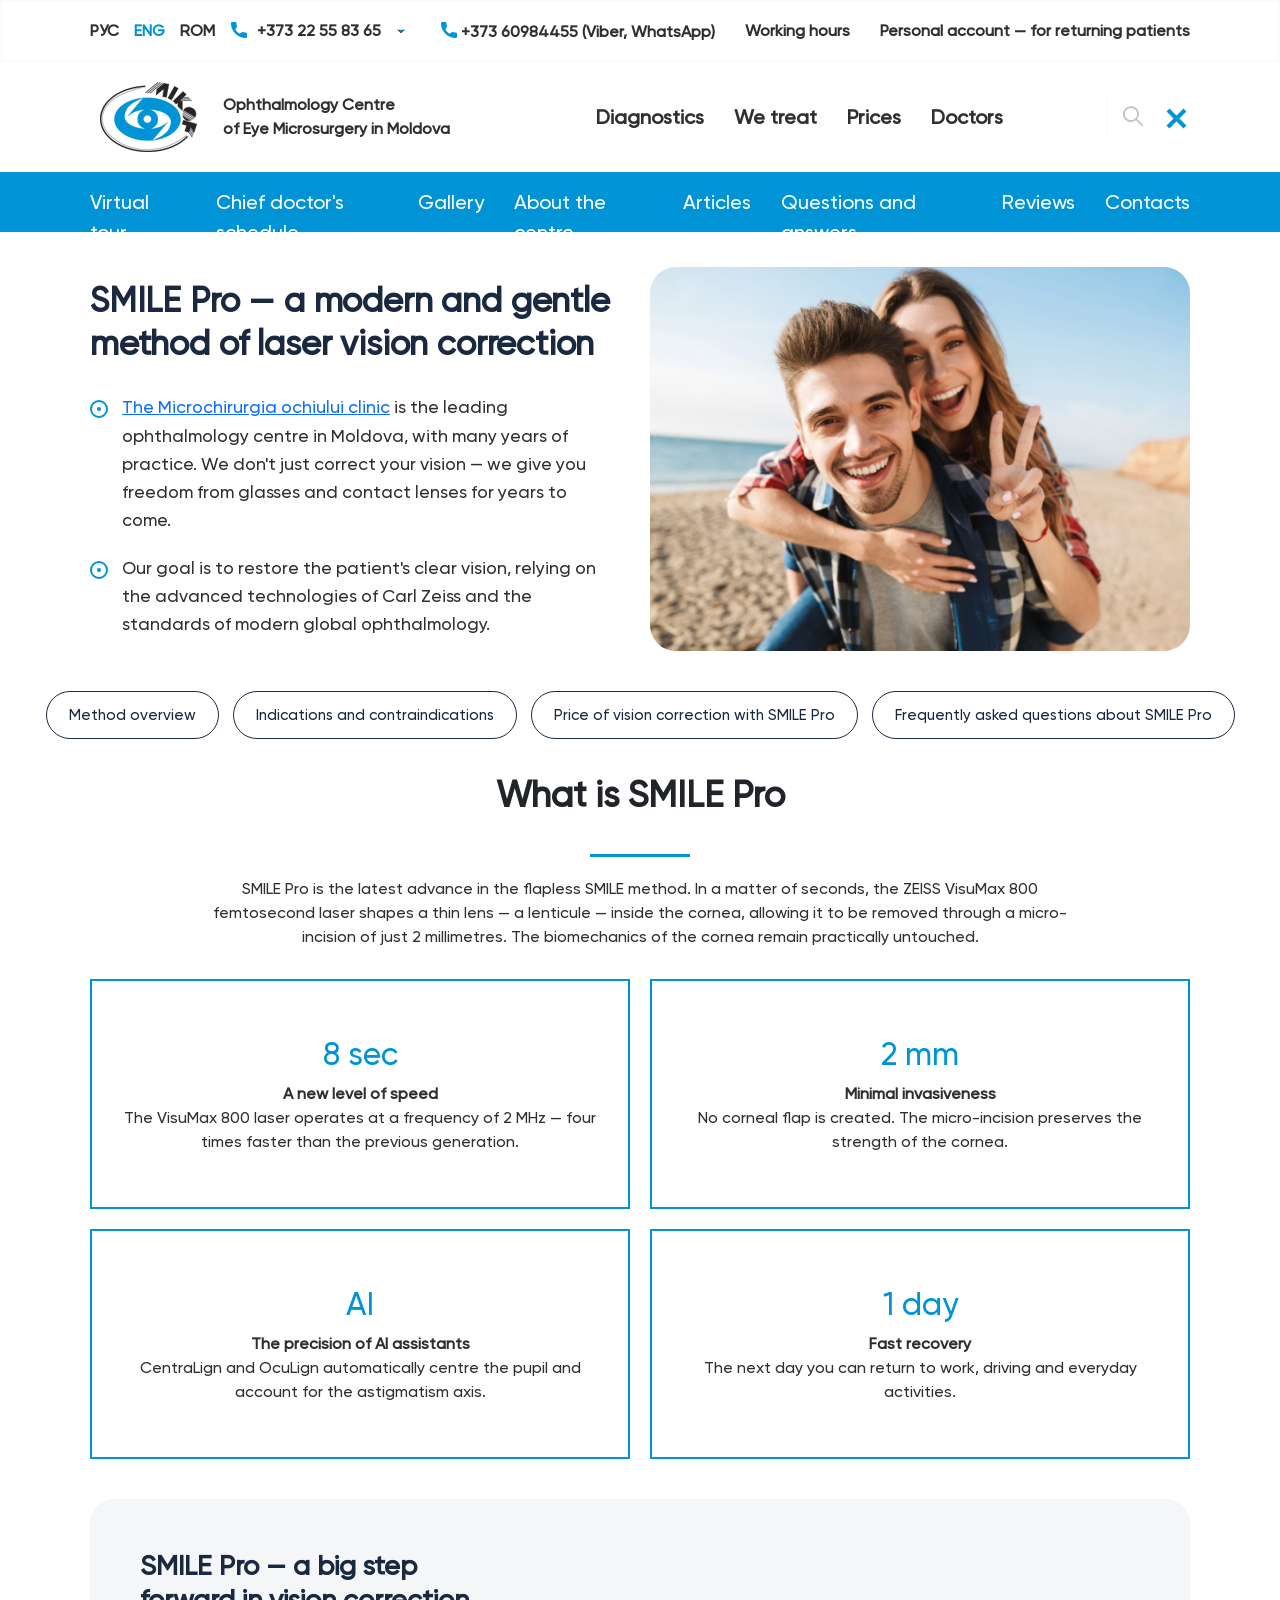
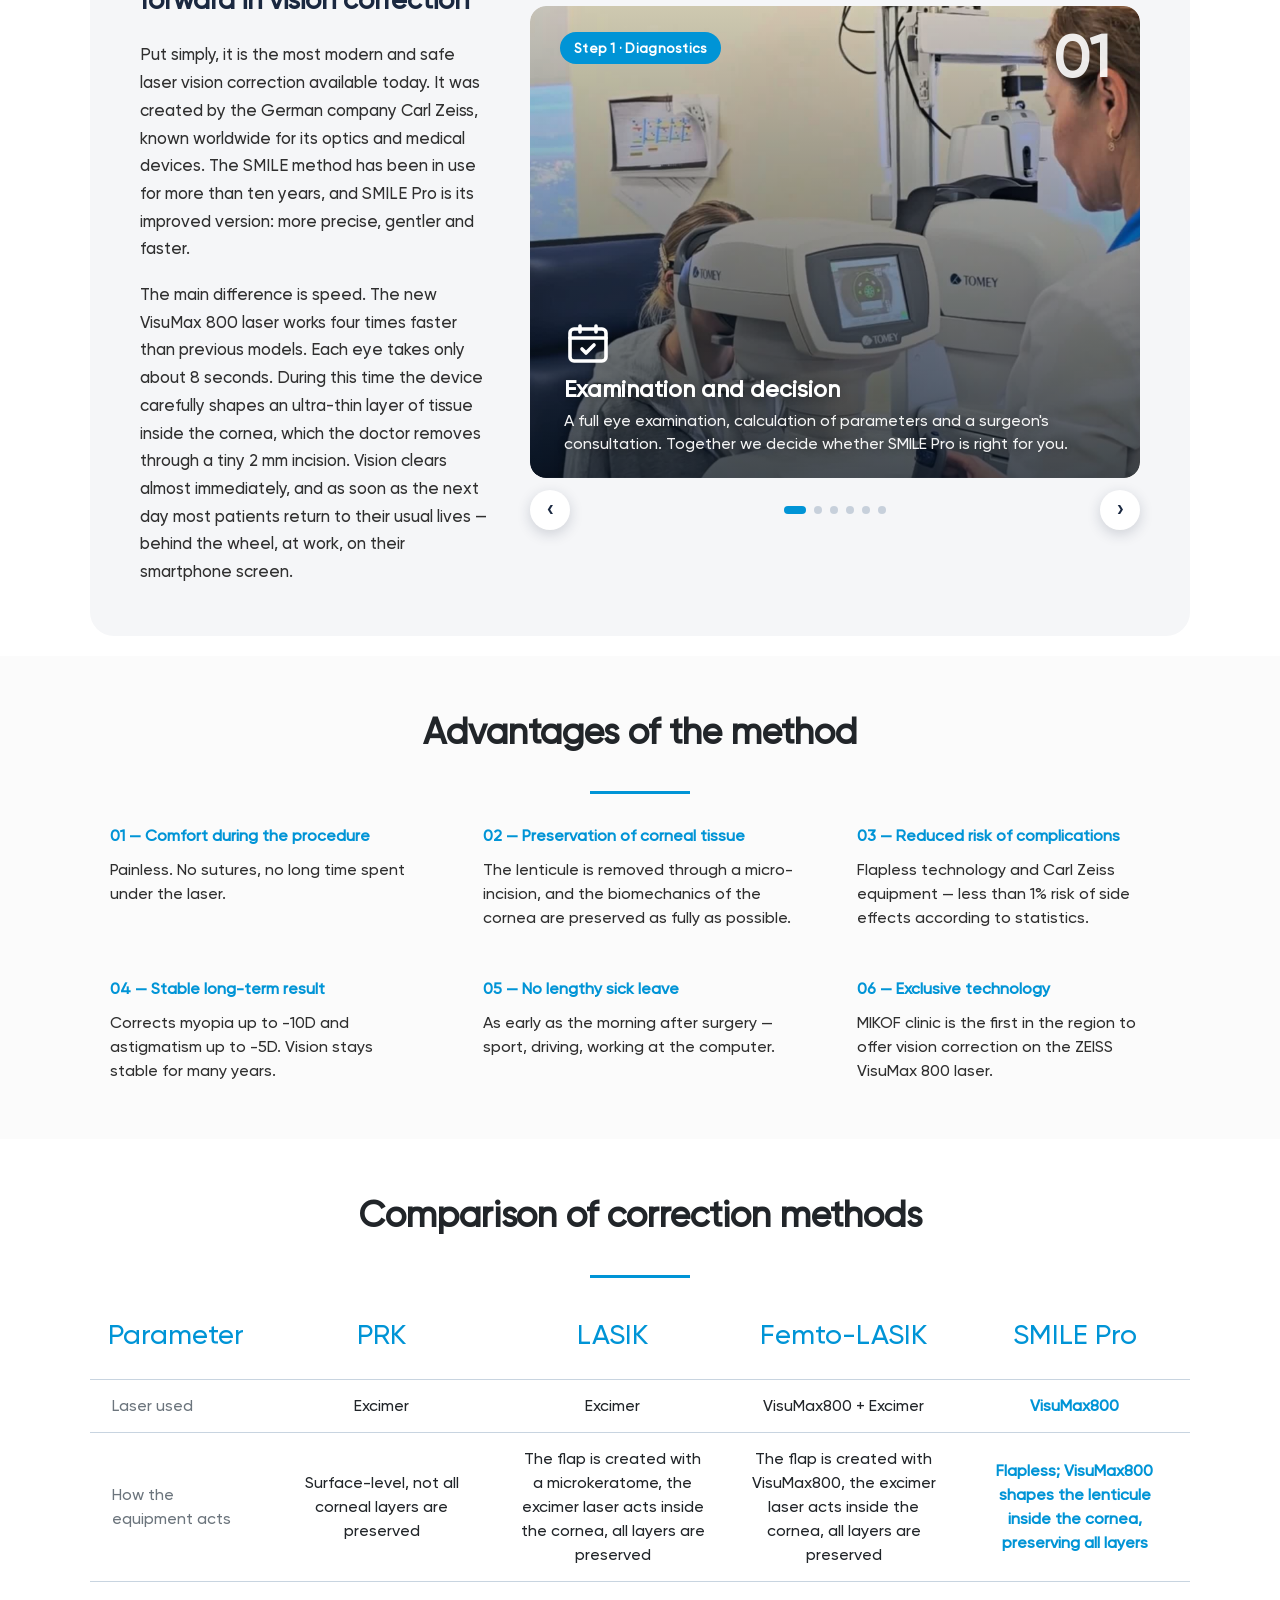
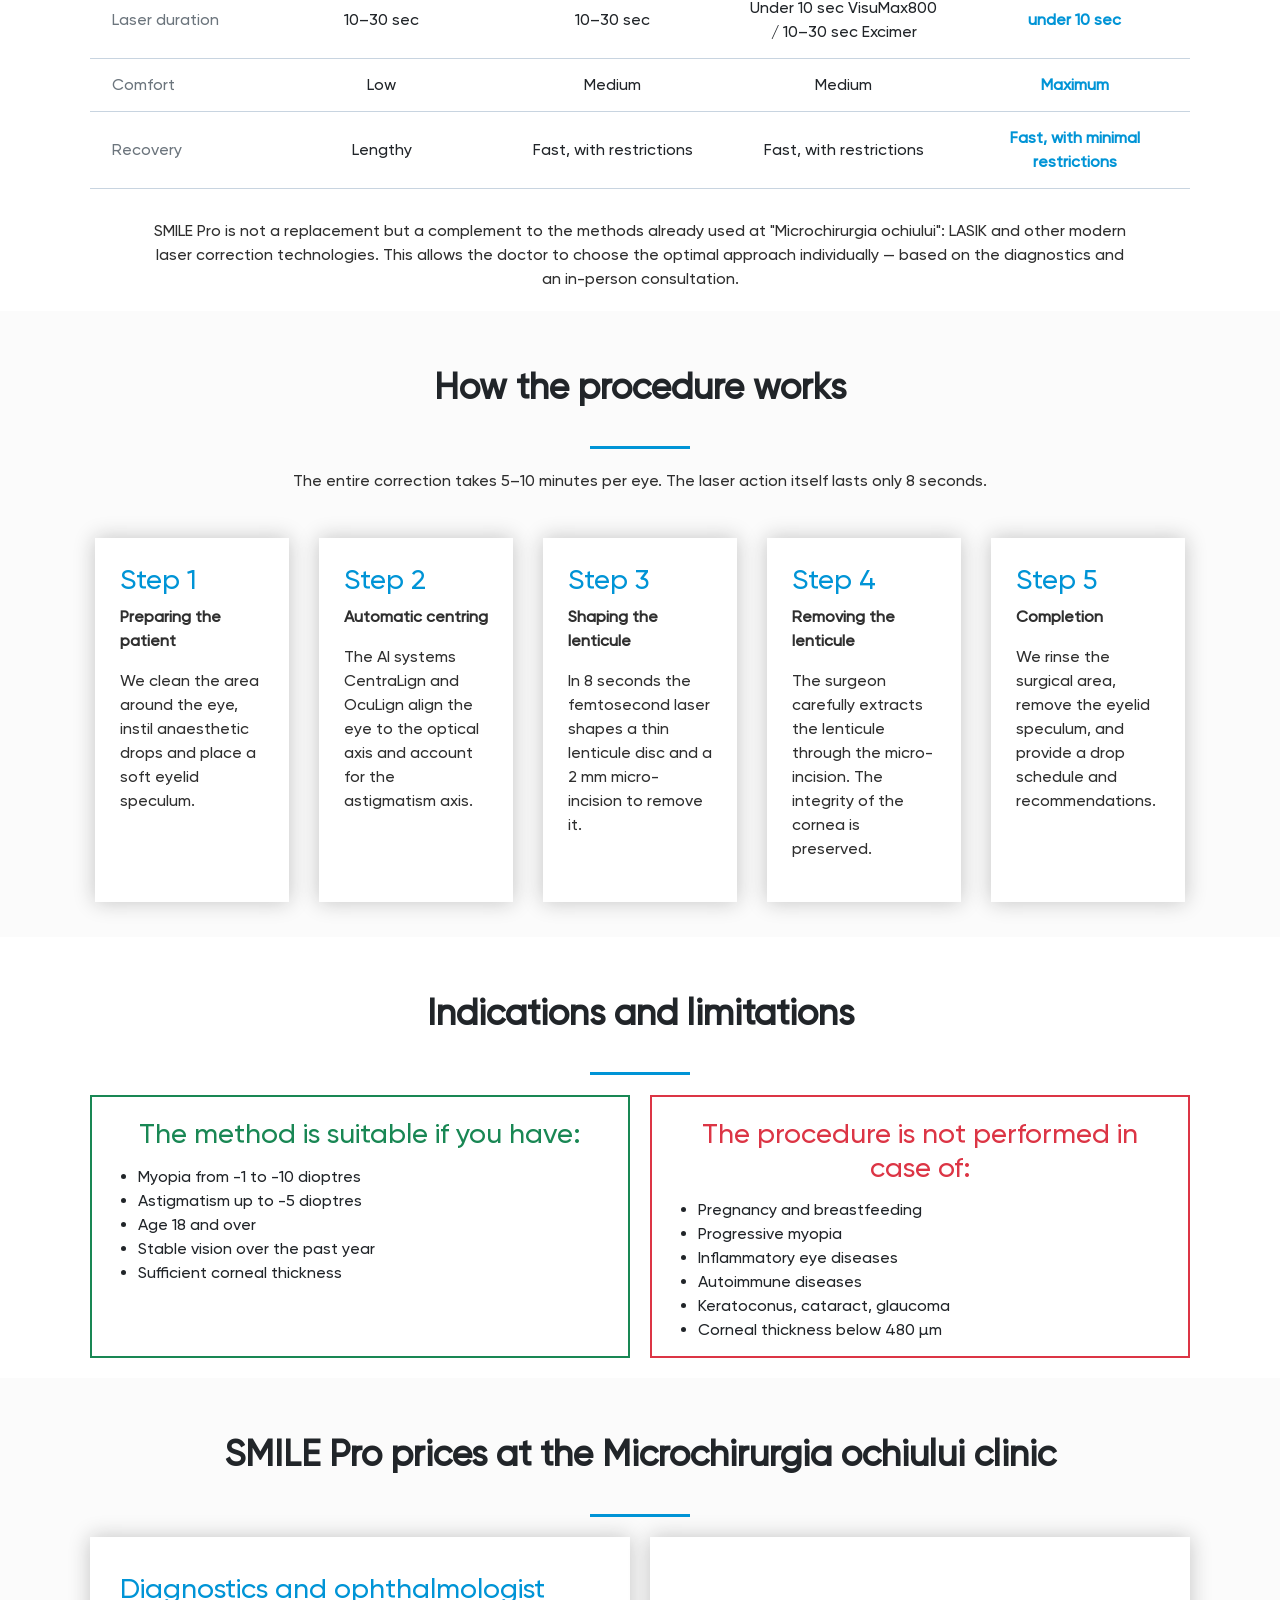
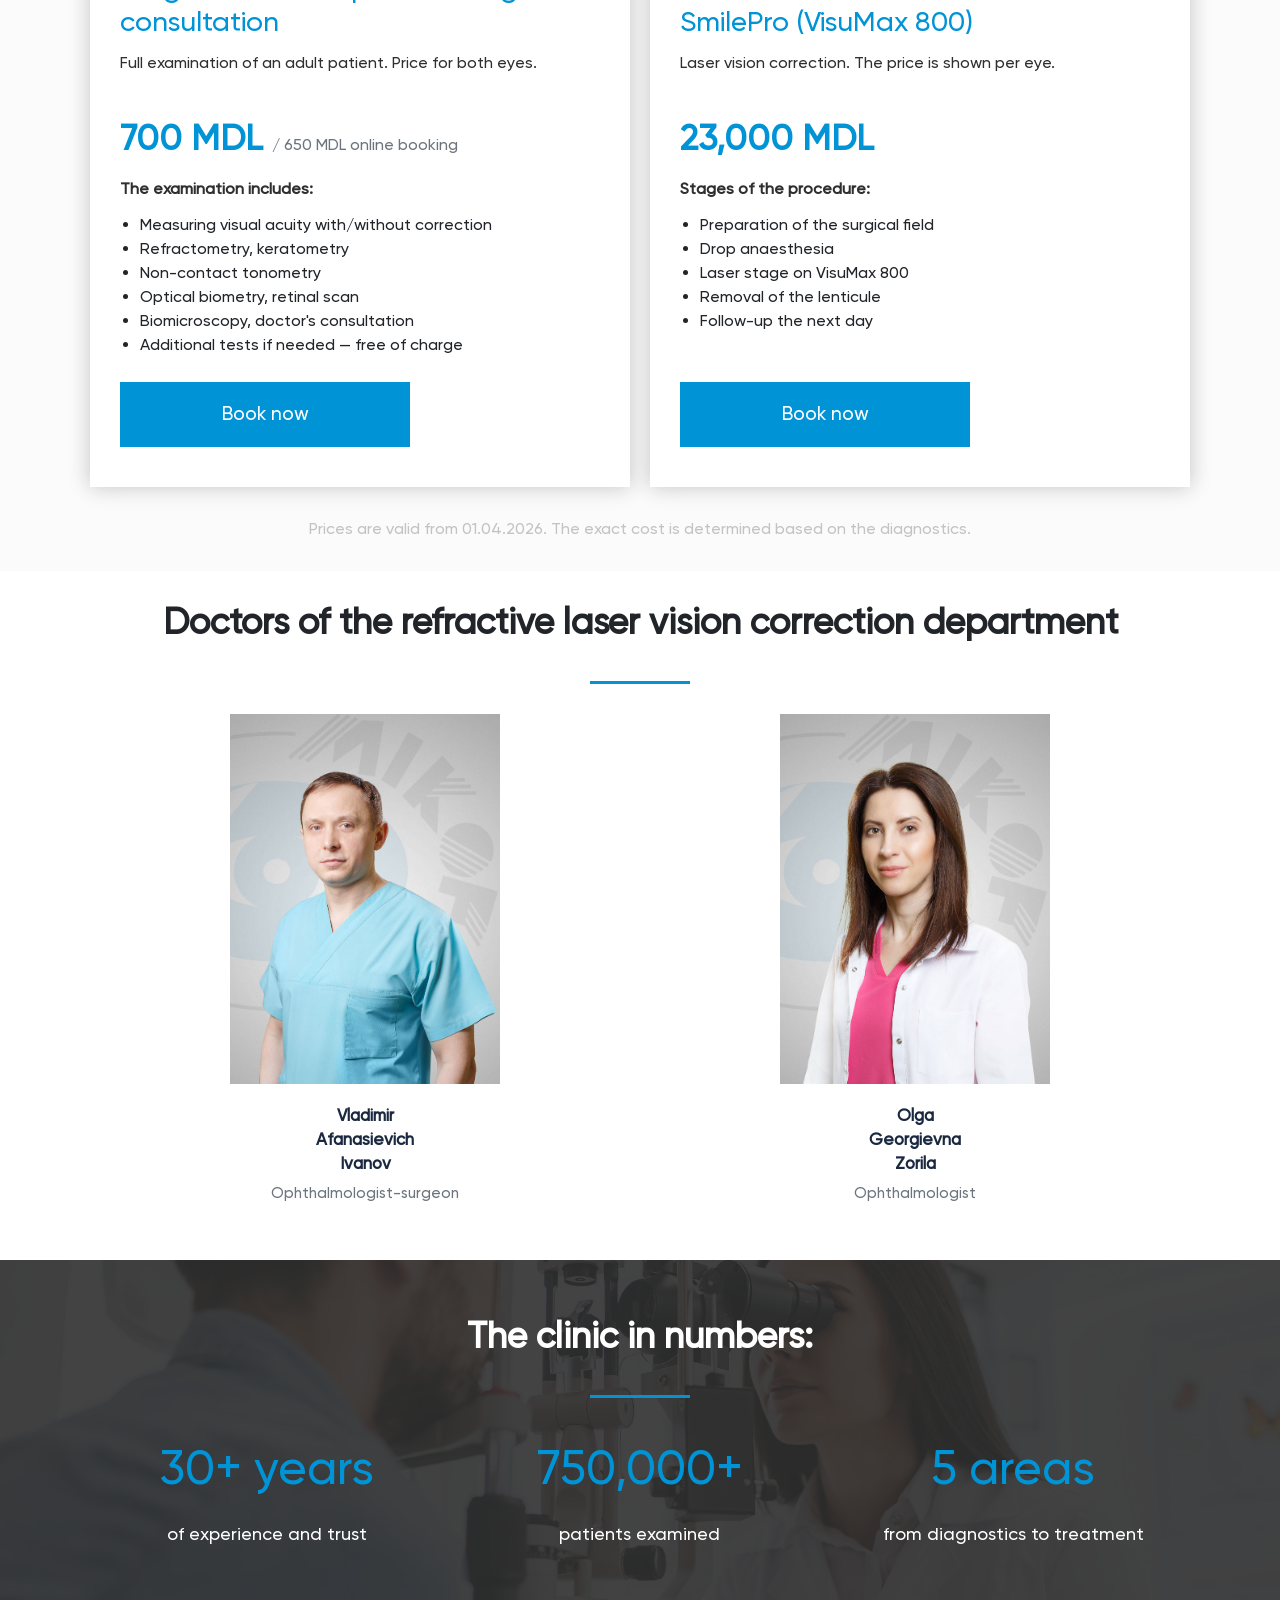
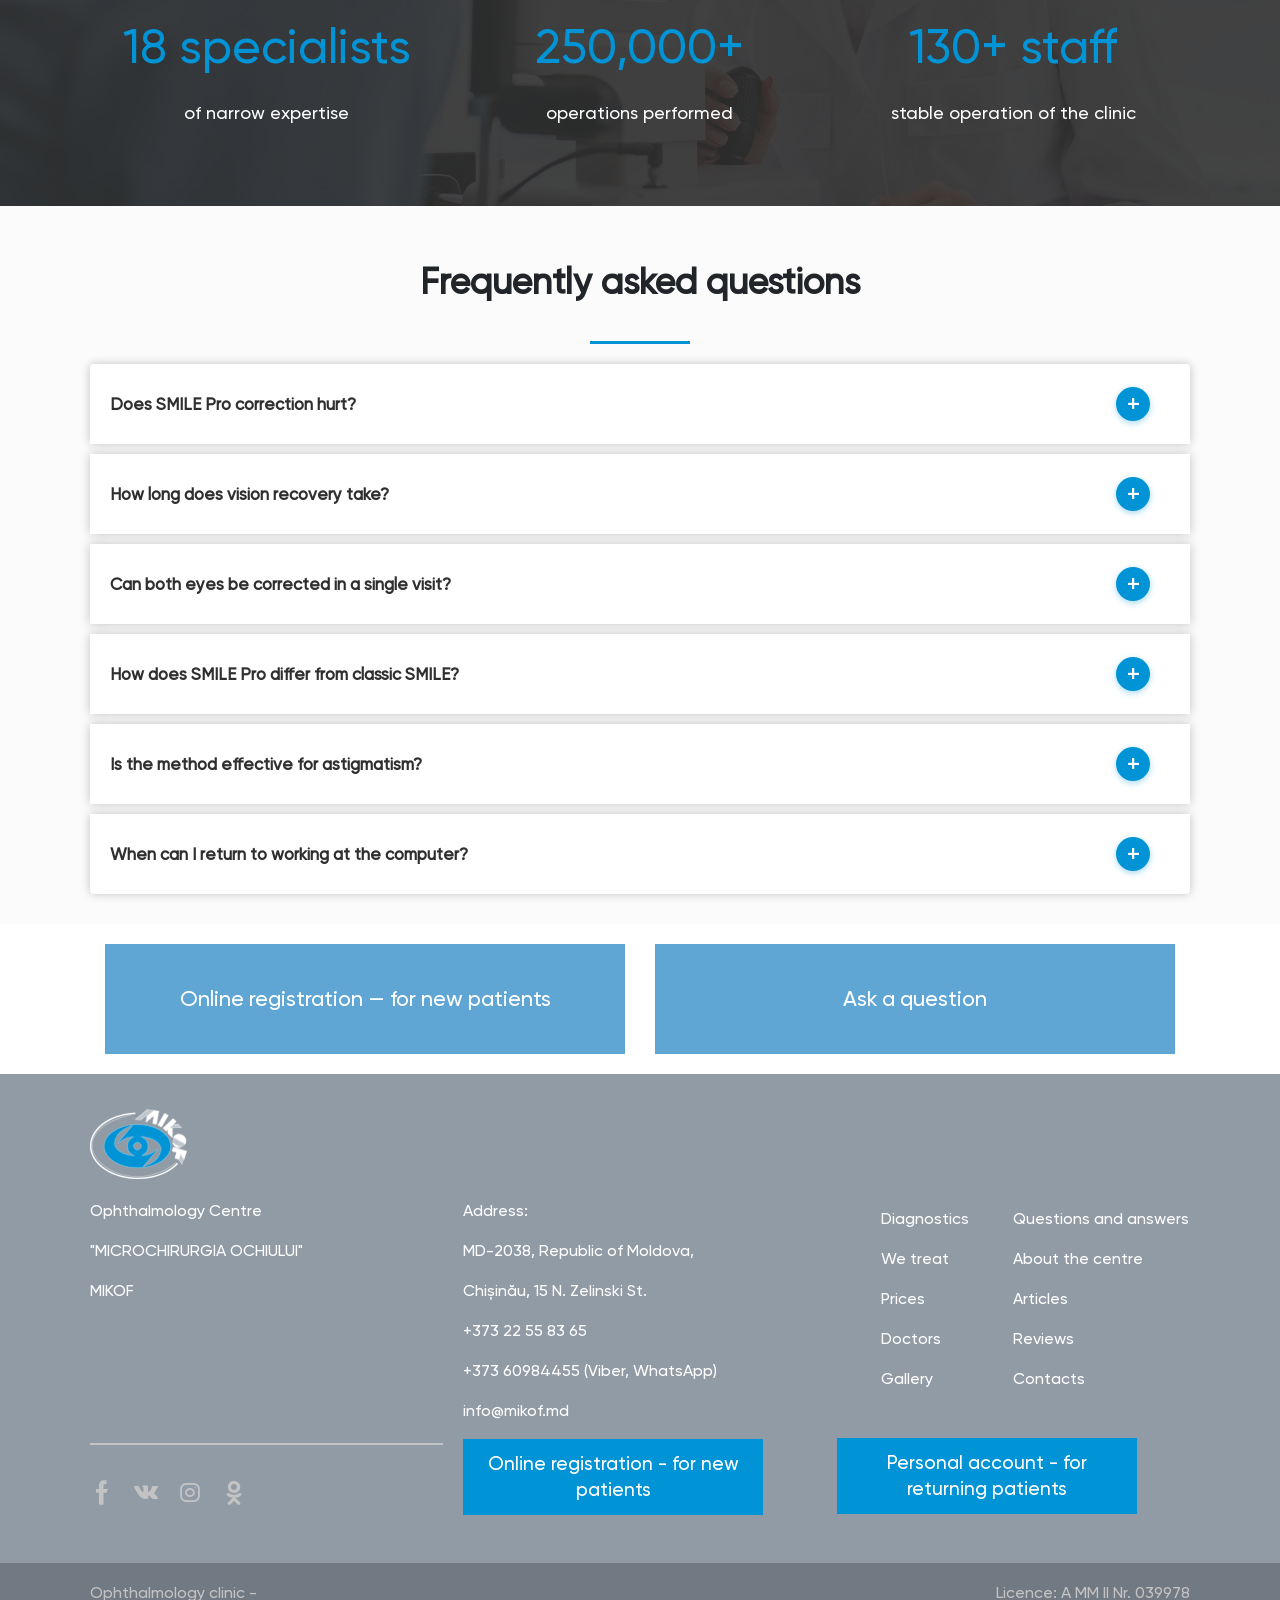
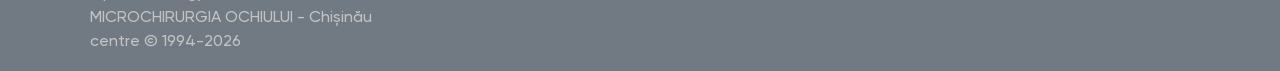
==== commit 98152949: "SEO: боевой домен mikof.md в canonical/hreflang, Open Graph + Twitter Card, JSON-LD (MedicalClinic)," ====
--- a/index.html
+++ b/index.html
@@ -4,11 +4,11 @@
     <meta charset="UTF-8">
     <meta name="viewport" content="width=device-width, initial-scale=1.0">
     <title>SMILE Pro — VisuMax 800 | MIKOF</title>
-    <link rel="canonical" href="https://olazarev2.github.io/landing-visumax/ru/">
-    <link rel="alternate" hreflang="ru" href="https://olazarev2.github.io/landing-visumax/ru/">
-    <link rel="alternate" hreflang="ro" href="https://olazarev2.github.io/landing-visumax/ro/">
-    <link rel="alternate" hreflang="en" href="https://olazarev2.github.io/landing-visumax/en/">
-    <link rel="alternate" hreflang="x-default" href="https://olazarev2.github.io/landing-visumax/ru/">
+    <link rel="canonical" href="https://mikof.md/visumax">
+    <link rel="alternate" hreflang="ru" href="https://mikof.md/ru/visumax">
+    <link rel="alternate" hreflang="en" href="https://mikof.md/en/visumax">
+    <link rel="alternate" hreflang="ro" href="https://mikof.md/visumax">
+    <link rel="alternate" hreflang="x-default" href="https://mikof.md/visumax">
 
     <!-- Определяем язык браузера и сразу перенаправляем -->
     <script>
